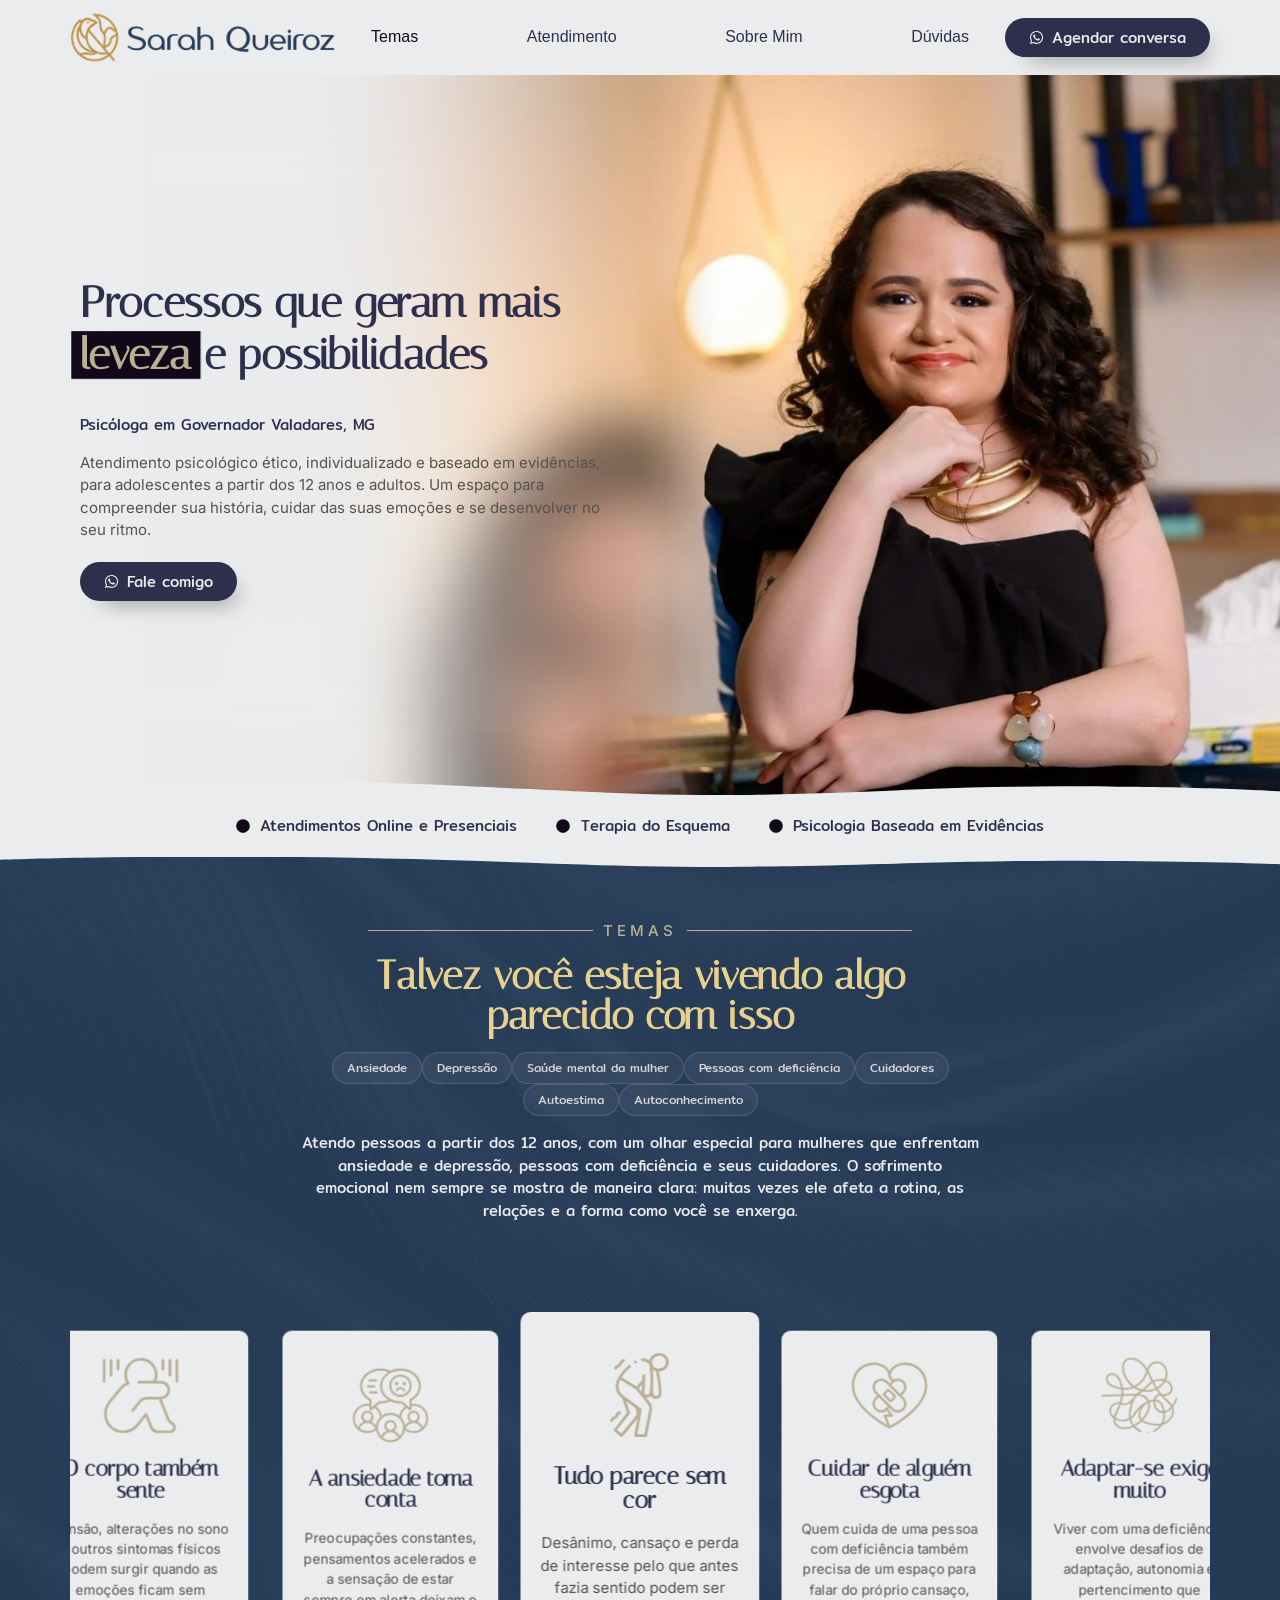
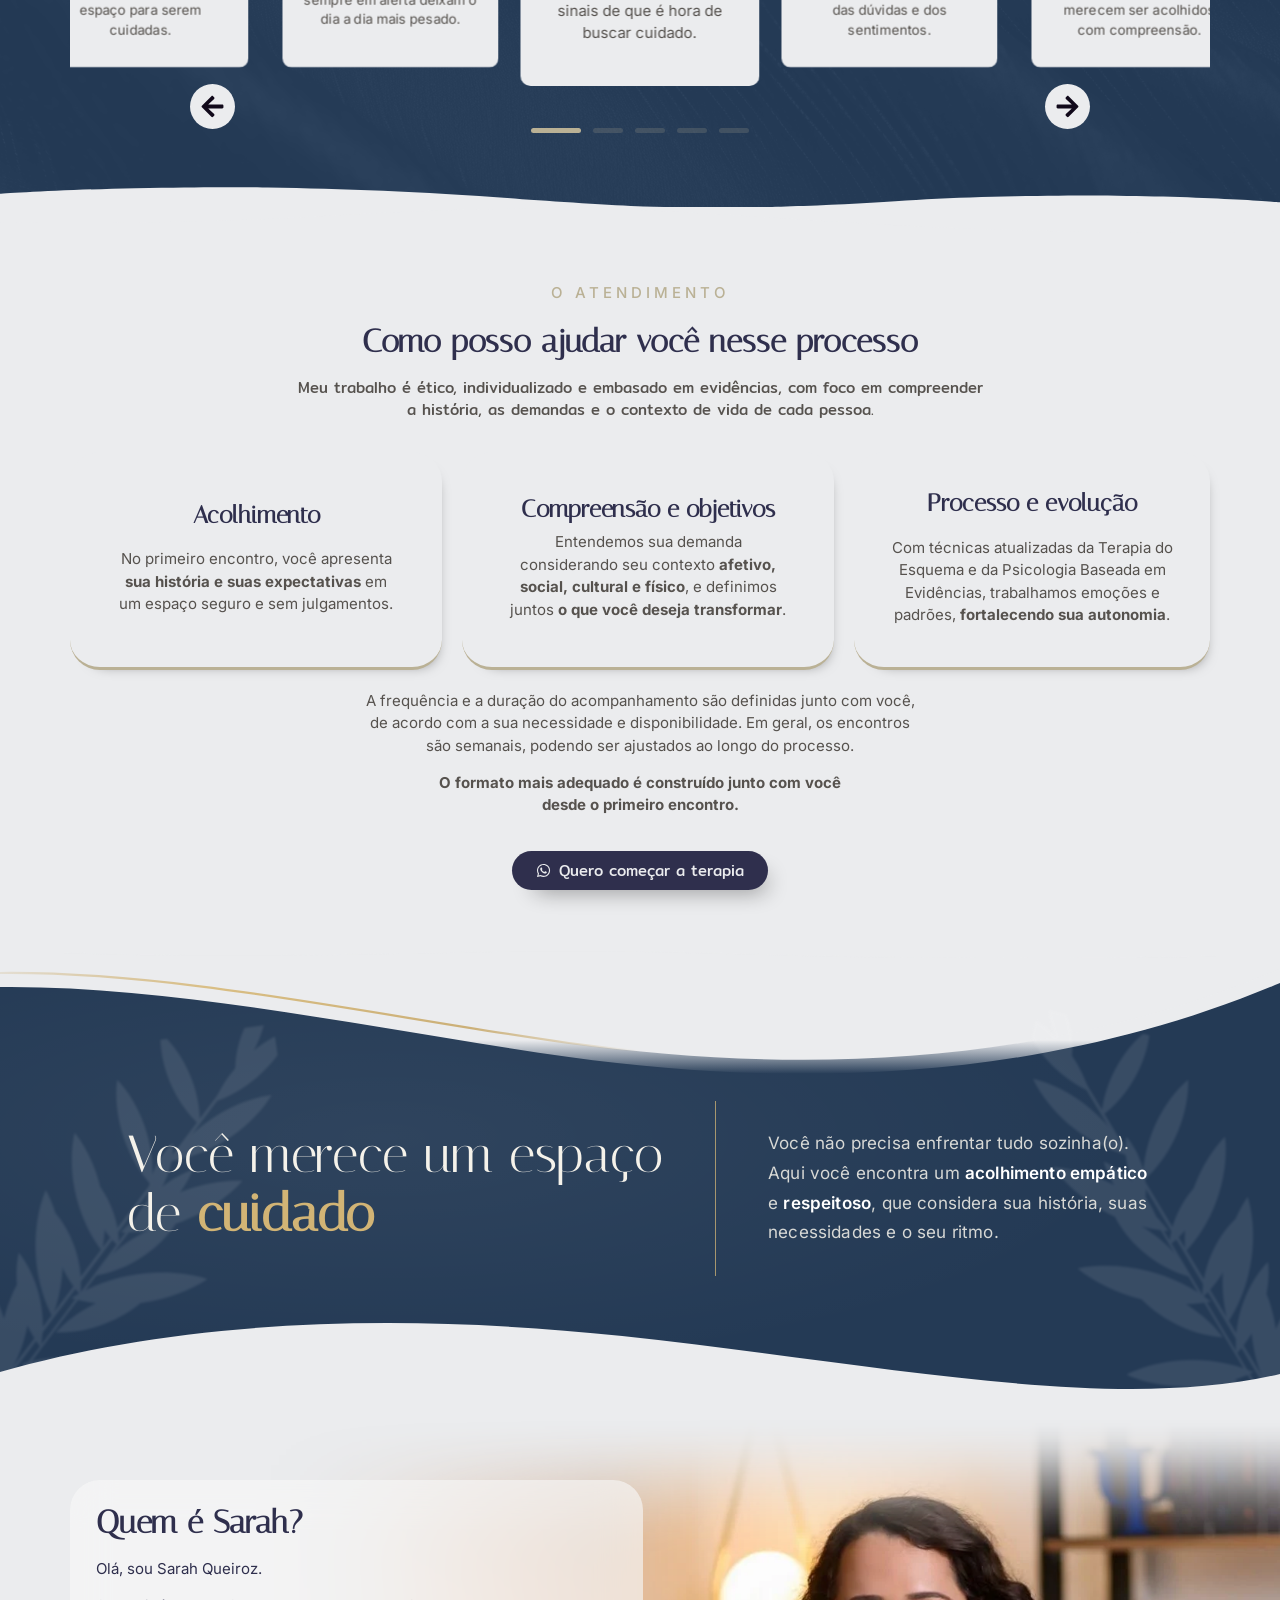
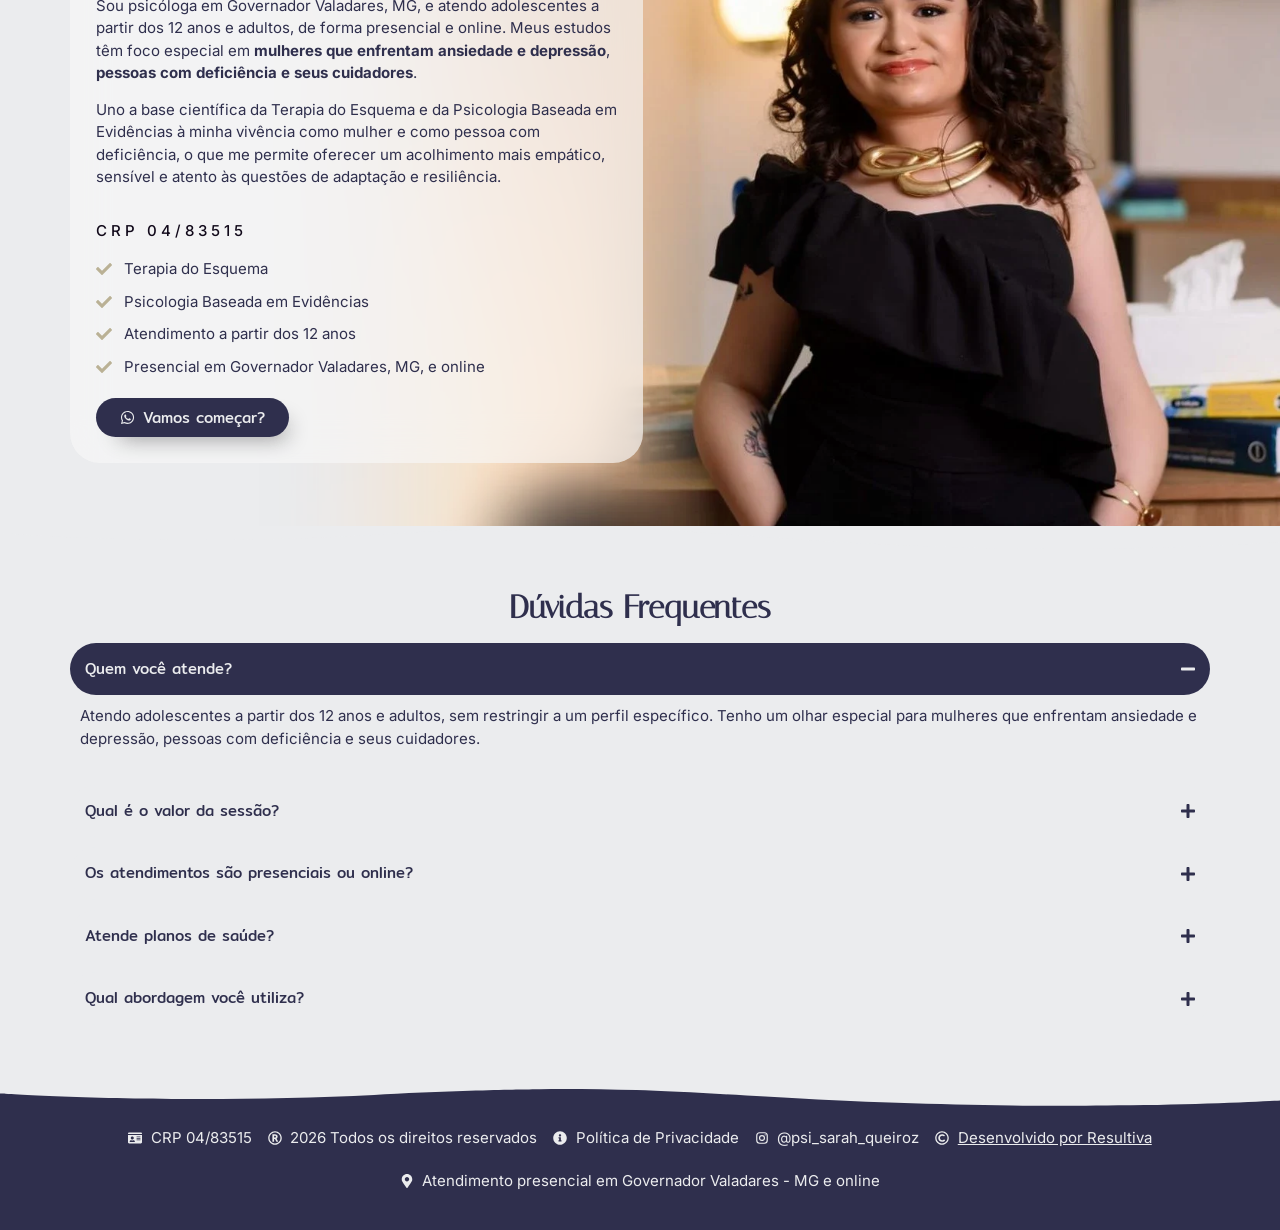
==== index.html @ ece0229a "Site da psicóloga Sarah Queiroz Página única estática (HTML/CSS/JS) com hero, temas, atendimento, fa" ====
<!DOCTYPE html>
<html lang="pt-BR">
<head>
	<meta charset="UTF-8">
		<meta name='robots' content='index, follow, max-image-preview:large, max-snippet:-1, max-video-preview:-1' />

	<title>Psicóloga em Governador Valadares | Sarah Queiroz</title>
	<meta name="description" content="Sarah Queiroz, psicóloga CRP 04/83515 em Governador Valadares, MG. Atendimento presencial e online a partir dos 12 anos, com Terapia do Esquema e Psicologia Baseada em Evidências." />
	<meta property="og:locale" content="pt_BR" />
	<meta property="og:type" content="website" />
	<meta property="og:title" content="Psicóloga em Governador Valadares | Sarah Queiroz" />
	<meta property="og:description" content="Sarah Queiroz, psicóloga CRP 04/83515 em Governador Valadares, MG. Atendimento presencial e online a partir dos 12 anos, com Terapia do Esquema e Psicologia Baseada em Evidências." />
	<meta property="og:site_name" content="Sarah Queiroz" />
	<meta property="og:image" content="wp-content/uploads/2026/06/sarah-og.jpg" />
	<meta name="twitter:card" content="summary_large_image" />


<style id="wp-img-auto-sizes-contain-inline-css">
img:is([sizes=auto i],[sizes^="auto," i]){contain-intrinsic-size:3000px 1500px}
/*# sourceURL=wp-img-auto-sizes-contain-inline-css */
</style>

<style id="wp-emoji-styles-inline-css">

	img.wp-smiley, img.emoji {
		display: inline !important;
		border: none !important;
		box-shadow: none !important;
		height: 1em !important;
		width: 1em !important;
		margin: 0 0.07em !important;
		vertical-align: -0.1em !important;
		background: none !important;
		padding: 0 !important;
	}
/*# sourceURL=wp-emoji-styles-inline-css */
</style>
<style id="joinchat-button-style-inline-css">
.wp-block-joinchat-button{align-items:center;display:flex;flex-flow:row nowrap}.wp-block-joinchat-button.is-vertical{flex-direction:column}.wp-block-joinchat-button.is-vertical.is-content-justification-left{align-items:flex-start}.wp-block-joinchat-button.is-vertical.is-content-justification-center{align-items:center}.wp-block-joinchat-button.is-vertical.is-content-justification-right{align-items:flex-end}.wp-block-joinchat-button:not(.is-vertical).is-content-justification-left{justify-content:flex-start}.wp-block-joinchat-button:not(.is-vertical).is-content-justification-center{justify-content:center}.wp-block-joinchat-button:not(.is-vertical).is-content-justification-right{justify-content:flex-end}.wp-block-joinchat-button:not(.is-vertical).is-content-justification-space-between{justify-content:space-between}.wp-block-joinchat-button figure{align-items:center;display:flex;flex-direction:column;flex-shrink:0;margin:0;padding:0}.wp-block-joinchat-button figcaption{font:normal normal 400 .6em/2em var(--wp--preset--font-family--system-font,sans-serif);margin:0;padding:0}.wp-block-joinchat-button .joinchat-button__qr{background-color:#fff;box-sizing:content-box;display:block;height:200px;overflow:hidden;padding:10px;width:200px}.wp-block-joinchat-button .joinchat-button__qr canvas,.wp-block-joinchat-button .joinchat-button__qr img{display:block;margin:auto}.wp-block-joinchat-button .wp-block-buttons{flex:1 1 auto;margin:0;max-width:100%;min-width:0;width:100%}.wp-block-joinchat-button .wp-block-button.wp-block-button__width-25{min-width:25%;width:calc(25% - var(--wp--style--block-gap, .5em)*.75)}.wp-block-joinchat-button .wp-block-button.wp-block-button__width-50{min-width:50%;width:calc(50% - var(--wp--style--block-gap, .5em)*.5)}.wp-block-joinchat-button .wp-block-button.wp-block-button__width-75{min-width:75%;width:calc(75% - var(--wp--style--block-gap, .5em)*.25)}.wp-block-joinchat-button .wp-block-button.wp-block-button__width-100{min-width:100%;width:100%}.wp-block-joinchat-button .joinchat-button__link,.wp-block-joinchat-button .wp-block-button__link{align-items:center;display:inline-flex;flex-flow:row nowrap;justify-content:center;width:100%}.wp-block-joinchat-button .joinchat-button__link:before,.wp-block-joinchat-button .wp-block-button__link:before{background:transparent var(--joinchat-ico) no-repeat center;background-size:100%;content:"";display:block;height:1.5em;margin:-.75em .75em -.75em 0;width:1.5em}.wp-block-joinchat-button .joinchat-button__link{width:auto}.wp-block-joinchat-button:has(.joinchat-button__link){border:none!important;display:flex;flex-direction:column}@media (orientation:landscape)and (height >= 481px),(orientation:portrait)and (width >= 481px){.wp-block-joinchat-button.joinchat-button--qr-only .wp-block-buttons{display:none}}@media (orientation:landscape)and (height <= 480px),(width <= 480px){.wp-block-joinchat-button figure{display:none}}

/*# sourceURL=wp-content/plugins/creame-whatsapp-me/gutenberg/build/style-index.css */
</style>
<style id="global-styles-inline-css">
:root{--wp--preset--aspect-ratio--square: 1;--wp--preset--aspect-ratio--4-3: 4/3;--wp--preset--aspect-ratio--3-4: 3/4;--wp--preset--aspect-ratio--3-2: 3/2;--wp--preset--aspect-ratio--2-3: 2/3;--wp--preset--aspect-ratio--16-9: 16/9;--wp--preset--aspect-ratio--9-16: 9/16;--wp--preset--color--black: #000000;--wp--preset--color--cyan-bluish-gray: #abb8c3;--wp--preset--color--white: #ffffff;--wp--preset--color--pale-pink: #f78da7;--wp--preset--color--vivid-red: #cf2e2e;--wp--preset--color--luminous-vivid-orange: #ff6900;--wp--preset--color--luminous-vivid-amber: #fcb900;--wp--preset--color--light-green-cyan: #7bdcb5;--wp--preset--color--vivid-green-cyan: #00d084;--wp--preset--color--pale-cyan-blue: #8ed1fc;--wp--preset--color--vivid-cyan-blue: #0693e3;--wp--preset--color--vivid-purple: #9b51e0;--wp--preset--gradient--vivid-cyan-blue-to-vivid-purple: linear-gradient(135deg,rgb(6,147,227) 0%,rgb(155,81,224) 100%);--wp--preset--gradient--light-green-cyan-to-vivid-green-cyan: linear-gradient(135deg,rgb(122,220,180) 0%,rgb(0,208,130) 100%);--wp--preset--gradient--luminous-vivid-amber-to-luminous-vivid-orange: linear-gradient(135deg,rgb(252,185,0) 0%,rgb(255,105,0) 100%);--wp--preset--gradient--luminous-vivid-orange-to-vivid-red: linear-gradient(135deg,rgb(255,105,0) 0%,rgb(207,46,46) 100%);--wp--preset--gradient--very-light-gray-to-cyan-bluish-gray: linear-gradient(135deg,rgb(238,238,238) 0%,rgb(169,184,195) 100%);--wp--preset--gradient--cool-to-warm-spectrum: linear-gradient(135deg,rgb(74,234,220) 0%,rgb(151,120,209) 20%,rgb(207,42,186) 40%,rgb(238,44,130) 60%,rgb(251,105,98) 80%,rgb(254,248,76) 100%);--wp--preset--gradient--blush-light-purple: linear-gradient(135deg,rgb(255,206,236) 0%,rgb(152,150,240) 100%);--wp--preset--gradient--blush-bordeaux: linear-gradient(135deg,rgb(254,205,165) 0%,rgb(254,45,45) 50%,rgb(107,0,62) 100%);--wp--preset--gradient--luminous-dusk: linear-gradient(135deg,rgb(255,203,112) 0%,rgb(199,81,192) 50%,rgb(65,88,208) 100%);--wp--preset--gradient--pale-ocean: linear-gradient(135deg,rgb(255,245,203) 0%,rgb(182,227,212) 50%,rgb(51,167,181) 100%);--wp--preset--gradient--electric-grass: linear-gradient(135deg,rgb(202,248,128) 0%,rgb(113,206,126) 100%);--wp--preset--gradient--midnight: linear-gradient(135deg,rgb(2,3,129) 0%,rgb(40,116,252) 100%);--wp--preset--font-size--small: 13px;--wp--preset--font-size--medium: 20px;--wp--preset--font-size--large: 36px;--wp--preset--font-size--x-large: 42px;--wp--preset--spacing--20: 0.44rem;--wp--preset--spacing--30: 0.67rem;--wp--preset--spacing--40: 1rem;--wp--preset--spacing--50: 1.5rem;--wp--preset--spacing--60: 2.25rem;--wp--preset--spacing--70: 3.38rem;--wp--preset--spacing--80: 5.06rem;--wp--preset--shadow--natural: 6px 6px 9px rgba(0, 0, 0, 0.2);--wp--preset--shadow--deep: 12px 12px 50px rgba(0, 0, 0, 0.4);--wp--preset--shadow--sharp: 6px 6px 0px rgba(0, 0, 0, 0.2);--wp--preset--shadow--outlined: 6px 6px 0px -3px rgb(255, 255, 255), 6px 6px rgb(0, 0, 0);--wp--preset--shadow--crisp: 6px 6px 0px rgb(0, 0, 0);}:root { --wp--style--global--content-size: 800px;--wp--style--global--wide-size: 1200px; }:where(body) { margin: 0; }.wp-site-blocks > .alignleft { float: left; margin-right: 2em; }.wp-site-blocks > .alignright { float: right; margin-left: 2em; }.wp-site-blocks > .aligncenter { justify-content: center; margin-left: auto; margin-right: auto; }:where(.wp-site-blocks) > * { margin-block-start: 24px; margin-block-end: 0; }:where(.wp-site-blocks) > :first-child { margin-block-start: 0; }:where(.wp-site-blocks) > :last-child { margin-block-end: 0; }:root { --wp--style--block-gap: 24px; }:root :where(.is-layout-flow) > :first-child{margin-block-start: 0;}:root :where(.is-layout-flow) > :last-child{margin-block-end: 0;}:root :where(.is-layout-flow) > *{margin-block-start: 24px;margin-block-end: 0;}:root :where(.is-layout-constrained) > :first-child{margin-block-start: 0;}:root :where(.is-layout-constrained) > :last-child{margin-block-end: 0;}:root :where(.is-layout-constrained) > *{margin-block-start: 24px;margin-block-end: 0;}:root :where(.is-layout-flex){gap: 24px;}:root :where(.is-layout-grid){gap: 24px;}.is-layout-flow > .alignleft{float: left;margin-inline-start: 0;margin-inline-end: 2em;}.is-layout-flow > .alignright{float: right;margin-inline-start: 2em;margin-inline-end: 0;}.is-layout-flow > .aligncenter{margin-left: auto !important;margin-right: auto !important;}.is-layout-constrained > .alignleft{float: left;margin-inline-start: 0;margin-inline-end: 2em;}.is-layout-constrained > .alignright{float: right;margin-inline-start: 2em;margin-inline-end: 0;}.is-layout-constrained > .aligncenter{margin-left: auto !important;margin-right: auto !important;}.is-layout-constrained > :where(:not(.alignleft):not(.alignright):not(.alignfull)){max-width: var(--wp--style--global--content-size);margin-left: auto !important;margin-right: auto !important;}.is-layout-constrained > .alignwide{max-width: var(--wp--style--global--wide-size);}body .is-layout-flex{display: flex;}.is-layout-flex{flex-wrap: wrap;align-items: center;}.is-layout-flex > :is(*, div){margin: 0;}body .is-layout-grid{display: grid;}.is-layout-grid > :is(*, div){margin: 0;}body{padding-top: 0px;padding-right: 0px;padding-bottom: 0px;padding-left: 0px;}:root :where(.wp-element-button, .wp-block-button__link){background-color: #32373c;border-width: 0;color: #fff;font-family: inherit;font-size: inherit;font-style: inherit;font-weight: inherit;letter-spacing: inherit;line-height: inherit;padding-top: calc(0.667em + 2px);padding-right: calc(1.333em + 2px);padding-bottom: calc(0.667em + 2px);padding-left: calc(1.333em + 2px);text-decoration: none;text-transform: inherit;}.has-black-color{color: var(--wp--preset--color--black) !important;}.has-cyan-bluish-gray-color{color: var(--wp--preset--color--cyan-bluish-gray) !important;}.has-white-color{color: var(--wp--preset--color--white) !important;}.has-pale-pink-color{color: var(--wp--preset--color--pale-pink) !important;}.has-vivid-red-color{color: var(--wp--preset--color--vivid-red) !important;}.has-luminous-vivid-orange-color{color: var(--wp--preset--color--luminous-vivid-orange) !important;}.has-luminous-vivid-amber-color{color: var(--wp--preset--color--luminous-vivid-amber) !important;}.has-light-green-cyan-color{color: var(--wp--preset--color--light-green-cyan) !important;}.has-vivid-green-cyan-color{color: var(--wp--preset--color--vivid-green-cyan) !important;}.has-pale-cyan-blue-color{color: var(--wp--preset--color--pale-cyan-blue) !important;}.has-vivid-cyan-blue-color{color: var(--wp--preset--color--vivid-cyan-blue) !important;}.has-vivid-purple-color{color: var(--wp--preset--color--vivid-purple) !important;}.has-black-background-color{background-color: var(--wp--preset--color--black) !important;}.has-cyan-bluish-gray-background-color{background-color: var(--wp--preset--color--cyan-bluish-gray) !important;}.has-white-background-color{background-color: var(--wp--preset--color--white) !important;}.has-pale-pink-background-color{background-color: var(--wp--preset--color--pale-pink) !important;}.has-vivid-red-background-color{background-color: var(--wp--preset--color--vivid-red) !important;}.has-luminous-vivid-orange-background-color{background-color: var(--wp--preset--color--luminous-vivid-orange) !important;}.has-luminous-vivid-amber-background-color{background-color: var(--wp--preset--color--luminous-vivid-amber) !important;}.has-light-green-cyan-background-color{background-color: var(--wp--preset--color--light-green-cyan) !important;}.has-vivid-green-cyan-background-color{background-color: var(--wp--preset--color--vivid-green-cyan) !important;}.has-pale-cyan-blue-background-color{background-color: var(--wp--preset--color--pale-cyan-blue) !important;}.has-vivid-cyan-blue-background-color{background-color: var(--wp--preset--color--vivid-cyan-blue) !important;}.has-vivid-purple-background-color{background-color: var(--wp--preset--color--vivid-purple) !important;}.has-black-border-color{border-color: var(--wp--preset--color--black) !important;}.has-cyan-bluish-gray-border-color{border-color: var(--wp--preset--color--cyan-bluish-gray) !important;}.has-white-border-color{border-color: var(--wp--preset--color--white) !important;}.has-pale-pink-border-color{border-color: var(--wp--preset--color--pale-pink) !important;}.has-vivid-red-border-color{border-color: var(--wp--preset--color--vivid-red) !important;}.has-luminous-vivid-orange-border-color{border-color: var(--wp--preset--color--luminous-vivid-orange) !important;}.has-luminous-vivid-amber-border-color{border-color: var(--wp--preset--color--luminous-vivid-amber) !important;}.has-light-green-cyan-border-color{border-color: var(--wp--preset--color--light-green-cyan) !important;}.has-vivid-green-cyan-border-color{border-color: var(--wp--preset--color--vivid-green-cyan) !important;}.has-pale-cyan-blue-border-color{border-color: var(--wp--preset--color--pale-cyan-blue) !important;}.has-vivid-cyan-blue-border-color{border-color: var(--wp--preset--color--vivid-cyan-blue) !important;}.has-vivid-purple-border-color{border-color: var(--wp--preset--color--vivid-purple) !important;}.has-vivid-cyan-blue-to-vivid-purple-gradient-background{background: var(--wp--preset--gradient--vivid-cyan-blue-to-vivid-purple) !important;}.has-light-green-cyan-to-vivid-green-cyan-gradient-background{background: var(--wp--preset--gradient--light-green-cyan-to-vivid-green-cyan) !important;}.has-luminous-vivid-amber-to-luminous-vivid-orange-gradient-background{background: var(--wp--preset--gradient--luminous-vivid-amber-to-luminous-vivid-orange) !important;}.has-luminous-vivid-orange-to-vivid-red-gradient-background{background: var(--wp--preset--gradient--luminous-vivid-orange-to-vivid-red) !important;}.has-very-light-gray-to-cyan-bluish-gray-gradient-background{background: var(--wp--preset--gradient--very-light-gray-to-cyan-bluish-gray) !important;}.has-cool-to-warm-spectrum-gradient-background{background: var(--wp--preset--gradient--cool-to-warm-spectrum) !important;}.has-blush-light-purple-gradient-background{background: var(--wp--preset--gradient--blush-light-purple) !important;}.has-blush-bordeaux-gradient-background{background: var(--wp--preset--gradient--blush-bordeaux) !important;}.has-luminous-dusk-gradient-background{background: var(--wp--preset--gradient--luminous-dusk) !important;}.has-pale-ocean-gradient-background{background: var(--wp--preset--gradient--pale-ocean) !important;}.has-electric-grass-gradient-background{background: var(--wp--preset--gradient--electric-grass) !important;}.has-midnight-gradient-background{background: var(--wp--preset--gradient--midnight) !important;}.has-small-font-size{font-size: var(--wp--preset--font-size--small) !important;}.has-medium-font-size{font-size: var(--wp--preset--font-size--medium) !important;}.has-large-font-size{font-size: var(--wp--preset--font-size--large) !important;}.has-x-large-font-size{font-size: var(--wp--preset--font-size--x-large) !important;}
:root :where(.wp-block-icon svg){width: 24px;}
:root :where(.wp-block-pullquote){font-size: 1.5em;line-height: 1.6;}
/*# sourceURL=global-styles-inline-css */
</style>
<link rel='stylesheet' id='hello-elementor-css' href='wp-content/themes/hello-elementor/assets/css/reset_3ccdc6.css' media='all' />
<link rel='stylesheet' id='hello-elementor-theme-style-css' href='wp-content/themes/hello-elementor/assets/css/theme_3ccdc6.css' media='all' />
<link rel='stylesheet' id='hello-elementor-header-footer-css' href='wp-content/themes/hello-elementor/assets/css/header-footer_3ccdc6.css' media='all' />
<link rel='stylesheet' id='elementor-frontend-css' href='wp-content/plugins/elementor/assets/css/frontend.min_79e619.css' media='all' />
<link rel='stylesheet' id='elementor-post-10-css' href='wp-content/uploads/elementor/css/post-10_9da2ef.css' media='all' />
<link rel='stylesheet' id='widget-image-css' href='wp-content/plugins/elementor/assets/css/widget-image.min_79e619.css' media='all' />
<link rel='stylesheet' id='widget-mega-menu-css' href='wp-content/plugins/pro-elements/assets/css/widget-mega-menu.min_d73beb.css' media='all' />
<link rel='stylesheet' id='e-animation-grow-css' href='wp-content/plugins/elementor/assets/lib/animations/styles/e-animation-grow.min_79e619.css' media='all' />
<link rel='stylesheet' id='e-animation-fadeInLeft-css' href='wp-content/plugins/elementor/assets/lib/animations/styles/fadeInLeft.min_79e619.css' media='all' />
<link rel='stylesheet' id='e-sticky-css' href='wp-content/plugins/pro-elements/assets/css/modules/sticky.min_d73beb.css' media='all' />
<link rel='stylesheet' id='widget-animated-headline-css' href='wp-content/plugins/pro-elements/assets/css/widget-animated-headline.min_d73beb.css' media='all' />
<link rel='stylesheet' id='widget-heading-css' href='wp-content/plugins/elementor/assets/css/widget-heading.min_79e619.css' media='all' />
<link rel='stylesheet' id='e-shapes-css' href='wp-content/plugins/elementor/assets/css/conditionals/shapes.min_79e619.css' media='all' />
<link rel='stylesheet' id='widget-icon-list-css' href='wp-content/plugins/elementor/assets/css/widget-icon-list.min_79e619.css' media='all' />
<link rel='stylesheet' id='widget-divider-css' href='wp-content/plugins/elementor/assets/css/widget-divider.min_79e619.css' media='all' />
<link rel='stylesheet' id='swiper-css' href='wp-content/plugins/elementor/assets/lib/swiper/v8/css/swiper.min_6da7ee.css' media='all' />
<link rel='stylesheet' id='e-swiper-css' href='wp-content/plugins/elementor/assets/css/conditionals/e-swiper.min_79e619.css' media='all' />
<link rel='stylesheet' id='widget-nested-carousel-css' href='wp-content/plugins/pro-elements/assets/css/widget-nested-carousel.min_d73beb.css' media='all' />
<link rel='stylesheet' id='e-animation-fadeInUp-css' href='wp-content/plugins/elementor/assets/lib/animations/styles/fadeInUp.min_79e619.css' media='all' />
<link rel='stylesheet' id='widget-nested-accordion-css' href='wp-content/plugins/elementor/assets/css/widget-nested-accordion.min_79e619.css' media='all' />
<link rel='stylesheet' id='elementor-post-24-css' href='wp-content/uploads/elementor/css/post-24_05fb49.css' media='all' />
<link rel='stylesheet' id='elementor-gf-italiana-css' href='_ext/fonts.googleapis.com/css_1c6f4f.css' media='all' />
<link rel='stylesheet' id='elementor-gf-mitr-css' href='_ext/fonts.googleapis.com/css_536dba.css' media='all' />
<link rel='stylesheet' id='elementor-gf-inter-css' href='_ext/fonts.googleapis.com/css_7c62d6.css' media='all' />
<script id="jquery-core-js" src="wp-includes/js/jquery/jquery.min_9614ef.js"></script>
<script id="jquery-migrate-js" src="wp-includes/js/jquery/jquery-migrate.min_9940e0.js"></script>
<meta name="generator" content="WordPress 7.0.6" />
<meta name="generator" content="Elementor 4.1.4; features: e_font_icon_svg, additional_custom_breakpoints; settings: css_print_method-external, google_font-enabled, font_display-swap">
			<style>
				.e-con.e-parent:nth-of-type(n+4):not(.e-lazyloaded):not(.e-no-lazyload),
				.e-con.e-parent:nth-of-type(n+4):not(.e-lazyloaded):not(.e-no-lazyload) * {
					background-image: none !important;
				}
				@media screen and (max-height: 1024px) {
					.e-con.e-parent:nth-of-type(n+3):not(.e-lazyloaded):not(.e-no-lazyload),
					.e-con.e-parent:nth-of-type(n+3):not(.e-lazyloaded):not(.e-no-lazyload) * {
						background-image: none !important;
					}
				}
				@media screen and (max-height: 640px) {
					.e-con.e-parent:nth-of-type(n+2):not(.e-lazyloaded):not(.e-no-lazyload),
					.e-con.e-parent:nth-of-type(n+2):not(.e-lazyloaded):not(.e-no-lazyload) * {
						background-image: none !important;
					}
				}
			</style>
			<link rel="icon" href="wp-content/uploads/2026/06/cropped-favicon-32x32.webp" sizes="32x32" />
<link rel="icon" href="wp-content/uploads/2026/06/cropped-favicon-192x192.webp" sizes="192x192" />
<link rel="apple-touch-icon" href="wp-content/uploads/2026/06/cropped-favicon-180x180.webp" />

	<meta name="viewport" content="width=device-width, initial-scale=1.0, viewport-fit=cover" /><style id="sq-temas-bg">.elementor-24 .elementor-element.elementor-element-1436e35f:not(.elementor-motion-effects-element-type-background){background-color:#243A55;}</style>
<style id="sq-hero-height">@media (min-width:1025px){.elementor-24 .elementor-element.elementor-element-76be2e43{--min-height:80vh;}}</style>
<style id="sq-cta-color">.elementor-24 .elementor-element.elementor-element-3393e70f .elementor-button,.elementor-24 .elementor-element.elementor-element-a5cd9b2 .elementor-button,.elementor-24 .elementor-element.elementor-element-7a9300c7 .elementor-button,.elementor-24 .elementor-element.elementor-element-3393e70f .elementor-button:hover,.elementor-24 .elementor-element.elementor-element-a5cd9b2 .elementor-button:hover,.elementor-24 .elementor-element.elementor-element-7a9300c7 .elementor-button:hover,.elementor-24 .elementor-element.elementor-element-3393e70f .elementor-button:focus,.elementor-24 .elementor-element.elementor-element-a5cd9b2 .elementor-button:focus,.elementor-24 .elementor-element.elementor-element-7a9300c7 .elementor-button:focus{background-color:rgb(47,47,77);color:rgb(235,236,238);}.elementor-24 .elementor-element.elementor-element-3393e70f .elementor-button svg,.elementor-24 .elementor-element.elementor-element-a5cd9b2 .elementor-button svg,.elementor-24 .elementor-element.elementor-element-7a9300c7 .elementor-button svg{fill:rgb(235,236,238);}</style>
<style id="sq-temas-icons">#dores .elementor-widget-icon .elementor-icon{font-size:84px !important;}#dores .elementor-widget-icon .elementor-icon svg{width:1em !important;height:1em !important;}@media (max-width:767px){#dores .elementor-widget-icon .elementor-icon{font-size:72px !important;}}</style>
<style id="sq-faixa">
.elementor-24 .elementor-element.elementor-element-567b76ef{position:relative;overflow:hidden;--padding-top:150px;--padding-bottom:140px;}
.elementor-24 .elementor-element.elementor-element-567b76ef:not(.elementor-motion-effects-element-type-background){background-color:#243A55;background-image:radial-gradient(ellipse at 30% 40%,rgba(255,255,255,.05),transparent 60%),radial-gradient(ellipse at 80% 70%,rgba(0,0,0,.12),transparent 55%);}
.elementor-24 .elementor-element.elementor-element-567b76ef::before{display:none !important;}
.elementor-24 .elementor-element.elementor-element-567b76ef > .elementor-shape{display:none;}
.elementor-24 .elementor-element.elementor-element-567b76ef > .e-con-inner{position:relative;z-index:2;flex-direction:row;align-items:center;justify-content:center;gap:0;max-width:1200px;}
.sq-faixa__deco{position:absolute;inset:0;pointer-events:none;z-index:1;}
.sq-faixa__wave{position:absolute;left:0;width:100%;display:block;}
.sq-faixa__wave--top{top:-1px;height:130px;}
.sq-faixa__wave--bottom{bottom:-1px;height:110px;}
.sq-faixa__leaves{position:absolute;width:360px;height:360px;opacity:.09;filter:blur(1.2px);}
.sq-faixa__leaves--l{left:-60px;top:50%;transform:translateY(-38%) rotate(-8deg);}
.sq-faixa__leaves--r{right:-70px;bottom:10px;transform:scaleX(-1) rotate(-14deg);}
.elementor-24 .elementor-element.elementor-element-567b76ef .elementor-element-12fdbdc4{width:auto !important;max-width:48% !important;flex:0 0 auto;padding-right:56px;}
.elementor-24 .elementor-element.elementor-element-567b76ef .elementor-element-12fdbdc4 .elementor-headline{text-align:left !important;font-size:52px !important;line-height:1.12;font-weight:400 !important;}
.elementor-24 .elementor-element.elementor-element-567b76ef .elementor-element-12fdbdc4 .elementor-headline-plain-text{color:#F5F2EA !important;}
.elementor-24 .elementor-element.elementor-element-567b76ef .elementor-element-12fdbdc4 .elementor-headline-dynamic-text{color:#D2B475 !important;}
.elementor-24 .elementor-element.elementor-element-567b76ef .elementor-element-12fdbdc4 .elementor-headline-dynamic-wrapper svg{display:none !important;}
.elementor-24 .elementor-element.elementor-element-567b76ef .elementor-element-7a8954c2{width:auto !important;max-width:42% !important;flex:0 1 auto;border-left:1px solid rgba(210,180,117,.75);padding:28px 0 28px 56px;}
.elementor-24 .elementor-element.elementor-element-567b76ef .elementor-element-7a8954c2 p{color:rgba(245,242,234,.86) !important;font-size:17px !important;line-height:1.75;letter-spacing:.01em;text-align:left;margin:0;}
.elementor-24 .elementor-element.elementor-element-567b76ef .elementor-element-7a8954c2 strong{color:#fff;font-weight:600;}
@media (max-width:1024px){
.elementor-24 .elementor-element.elementor-element-567b76ef{--padding-top:120px;--padding-bottom:110px;}
.elementor-24 .elementor-element.elementor-element-567b76ef > .e-con-inner{flex-direction:column;}
.elementor-24 .elementor-element.elementor-element-567b76ef .elementor-element-12fdbdc4,.elementor-24 .elementor-element.elementor-element-567b76ef .elementor-element-7a8954c2{max-width:100% !important;padding-right:0;}
.elementor-24 .elementor-element.elementor-element-567b76ef .elementor-element-12fdbdc4 .elementor-headline{text-align:center !important;font-size:38px !important;}
.elementor-24 .elementor-element.elementor-element-567b76ef .elementor-element-7a8954c2{border-left:0;border-top:1px solid rgba(210,180,117,.75);padding:22px 0 0;margin-top:22px;}
.elementor-24 .elementor-element.elementor-element-567b76ef .elementor-element-7a8954c2 p{text-align:center;font-size:15px !important;}
.sq-faixa__wave--top{height:70px;}.sq-faixa__wave--bottom{height:60px;}
.sq-faixa__leaves{width:220px;height:220px;}
}
.elementor-24 .elementor-element.elementor-element-567b76ef .elementor-element-12fdbdc4{max-width:56% !important;padding-right:52px;}
.elementor-24 .elementor-element.elementor-element-567b76ef .elementor-element-7a8954c2{max-width:38% !important;padding-left:52px;}
.elementor-24 .elementor-element.elementor-element-a32ff1c > .elementor-shape-bottom,.elementor-24 .elementor-element.elementor-element-a32ff1c > .e-con-inner > .elementor-shape-bottom{display:none;}
@media (max-width:1024px){.elementor-24 .elementor-element.elementor-element-567b76ef .elementor-element-12fdbdc4,.elementor-24 .elementor-element.elementor-element-567b76ef .elementor-element-7a8954c2{max-width:100% !important;padding-right:0;padding-left:0;}}
@media (max-width:767px){.elementor-24 .elementor-element.elementor-element-567b76ef .elementor-element-12fdbdc4 .elementor-headline{font-size:31px !important;}}
.sq-faixa__wave--top{top:-4px !important;}.sq-faixa__wave--bottom{bottom:-4px !important;}
.elementor-24 .elementor-element.elementor-element-567b76ef{border:0 !important;box-shadow:none !important;}
.sq-faixa__wave--top-m{display:none;}
.elementor-24 .elementor-element.elementor-element-567b76ef{margin-top:-3px !important;}
@media (max-width:1024px){.sq-faixa__wave--top{display:none !important;}.sq-faixa__wave--top-m{display:block;top:-6px;height:116px;}
.elementor-24 .elementor-element.elementor-element-567b76ef{--padding-top:150px;}}
.elementor-24 .elementor-element.elementor-element-567b76ef:not(.elementor-motion-effects-element-type-background){background-color:transparent !important;background-image:radial-gradient(ellipse at 30% 40%,rgba(255,255,255,.05),transparent 60%),linear-gradient(to bottom,transparent 0,transparent 14px,#243A55 14px,#243A55 calc(100% - 14px),transparent calc(100% - 14px)) !important;}
@media (max-width:1024px){.sq-faixa__leaves{opacity:.045 !important;filter:blur(2.2px) !important;}}
</style>
<style id="sq-footer-ig">.sq-footer-ig{--sq-ig-color:rgb(235,236,238);}.sq-footer-ig .sq-ig-ico{fill:none !important;stroke:var(--sq-ig-color,currentColor);stroke-width:2;}.sq-footer-ig .sq-ig-ico .dot{fill:var(--sq-ig-color,currentColor) !important;stroke:none;}</style>
<style id="sq-hero-mobile">@media (max-width:767px){.elementor-24 .elementor-element.elementor-element-645ab094{--min-height:320px;min-height:320px;}}</style>
</head>
<body class="home wp-singular page-template page-template-elementor_canvas page page-id-24 wp-embed-responsive wp-theme-hello-elementor hello-elementor-default elementor-default elementor-template-canvas elementor-kit-10 elementor-page elementor-page-24">
	
<!-- End Google Tag Manager (noscript) -->		<div data-elementor-type="wp-page" data-elementor-id="24" class="elementor elementor-24" data-elementor-post-type="page">
				<div class="elementor-element elementor-element-11648f48 e-flex e-con-boxed e-con e-parent" data-id="11648f48" data-element_type="container" data-e-type="container" data-settings="{&quot;sticky&quot;:&quot;top&quot;,&quot;background_background&quot;:&quot;classic&quot;,&quot;sticky_on&quot;:[&quot;desktop&quot;,&quot;tablet&quot;,&quot;mobile&quot;],&quot;sticky_offset&quot;:0,&quot;sticky_effects_offset&quot;:0,&quot;sticky_anchor_link_offset&quot;:0}">
					<div class="e-con-inner">
				<div class="elementor-element elementor-element-9dec644 elementor-widget__width-initial elementor-widget elementor-widget-image" data-id="9dec644" data-element_type="widget" data-e-type="widget" data-widget_type="image.default">
															<img fetchpriority="high" decoding="async" width="800" height="166" src="wp-content/uploads/2026/06/Untitled-design-5-1024x212.png" class="attachment-large size-large wp-image-179" alt="Sarah Queiroz - Psicóloga" srcset="wp-content/uploads/2026/06/Untitled-design-5-1024x212.png 1024w, wp-content/uploads/2026/06/Untitled-design-5-300x62.png 300w, wp-content/uploads/2026/06/Untitled-design-5-768x159.png 768w, wp-content/uploads/2026/06/Untitled-design-5.png 1398w" sizes="(max-width: 800px) 100vw, 800px" />															</div>
				<div class="elementor-element elementor-element-954912b e-full_width e-n-menu-layout-horizontal e-n-menu-tablet elementor-widget elementor-widget-n-menu" data-id="954912b" data-element_type="widget" data-e-type="widget" data-settings="{&quot;menu_items&quot;:[{&quot;item_title&quot;:&quot;Temas&quot;,&quot;_id&quot;:&quot;b4fff4f&quot;,&quot;item_link&quot;:{&quot;url&quot;:&quot;#dores&quot;,&quot;is_external&quot;:&quot;&quot;,&quot;nofollow&quot;:&quot;&quot;,&quot;custom_attributes&quot;:&quot;&quot;},&quot;item_dropdown_content&quot;:&quot;no&quot;,&quot;item_icon&quot;:{&quot;value&quot;:&quot;&quot;,&quot;library&quot;:&quot;&quot;},&quot;item_icon_active&quot;:null,&quot;element_id&quot;:&quot;&quot;},{&quot;item_title&quot;:&quot;O M\u00e9todo&quot;,&quot;_id&quot;:&quot;3d98d30&quot;,&quot;item_link&quot;:{&quot;url&quot;:&quot;#metodo&quot;,&quot;is_external&quot;:&quot;&quot;,&quot;nofollow&quot;:&quot;&quot;,&quot;custom_attributes&quot;:&quot;&quot;},&quot;item_dropdown_content&quot;:&quot;no&quot;,&quot;item_icon&quot;:{&quot;value&quot;:&quot;&quot;,&quot;library&quot;:&quot;&quot;},&quot;item_icon_active&quot;:null,&quot;element_id&quot;:&quot;&quot;},{&quot;item_title&quot;:&quot;Sobre Mim&quot;,&quot;item_link&quot;:{&quot;url&quot;:&quot;#sobre&quot;,&quot;is_external&quot;:&quot;&quot;,&quot;nofollow&quot;:&quot;&quot;,&quot;custom_attributes&quot;:&quot;&quot;},&quot;_id&quot;:&quot;5b7a3be&quot;,&quot;item_dropdown_content&quot;:&quot;no&quot;,&quot;item_icon&quot;:{&quot;value&quot;:&quot;&quot;,&quot;library&quot;:&quot;&quot;},&quot;item_icon_active&quot;:null,&quot;element_id&quot;:&quot;&quot;},{&quot;item_title&quot;:&quot;D\u00favidas&quot;,&quot;item_link&quot;:{&quot;url&quot;:&quot;#faq&quot;,&quot;is_external&quot;:&quot;&quot;,&quot;nofollow&quot;:&quot;&quot;,&quot;custom_attributes&quot;:&quot;&quot;},&quot;_id&quot;:&quot;ca8e6c4&quot;,&quot;item_dropdown_content&quot;:&quot;no&quot;,&quot;item_icon&quot;:{&quot;value&quot;:&quot;&quot;,&quot;library&quot;:&quot;&quot;},&quot;item_icon_active&quot;:null,&quot;element_id&quot;:&quot;&quot;}],&quot;item_position_horizontal&quot;:&quot;stretch&quot;,&quot;content_width&quot;:&quot;full_width&quot;,&quot;item_layout&quot;:&quot;horizontal&quot;,&quot;open_on&quot;:&quot;hover&quot;,&quot;horizontal_scroll&quot;:&quot;disable&quot;,&quot;breakpoint_selector&quot;:&quot;tablet&quot;,&quot;menu_item_title_distance_from_content&quot;:{&quot;unit&quot;:&quot;px&quot;,&quot;size&quot;:0,&quot;sizes&quot;:[]},&quot;menu_item_title_distance_from_content_tablet&quot;:{&quot;unit&quot;:&quot;px&quot;,&quot;size&quot;:&quot;&quot;,&quot;sizes&quot;:[]},&quot;menu_item_title_distance_from_content_mobile&quot;:{&quot;unit&quot;:&quot;px&quot;,&quot;size&quot;:&quot;&quot;,&quot;sizes&quot;:[]}}" data-widget_type="mega-menu.default">
							<nav class="e-n-menu" data-widget-number="156" aria-label="Menu">
					<button class="e-n-menu-toggle" id="menu-toggle-156" aria-haspopup="true" aria-expanded="false" aria-controls="menubar-156" aria-label="Menu Toggle">
			<span class="e-n-menu-toggle-icon e-open">
				<svg class="e-font-icon-svg e-eicon-menu-bar" viewBox="0 0 1000 1000" xmlns="http://www.w3.org/2000/svg"><path d="M104 333H896C929 333 958 304 958 271S929 208 896 208H104C71 208 42 237 42 271S71 333 104 333ZM104 583H896C929 583 958 554 958 521S929 458 896 458H104C71 458 42 487 42 521S71 583 104 583ZM104 833H896C929 833 958 804 958 771S929 708 896 708H104C71 708 42 737 42 771S71 833 104 833Z"></path></svg>			</span>
			<span class="e-n-menu-toggle-icon e-close">
				<svg class="e-font-icon-svg e-eicon-close" viewBox="0 0 1000 1000" xmlns="http://www.w3.org/2000/svg"><path d="M742 167L500 408 258 167C246 154 233 150 217 150 196 150 179 158 167 167 154 179 150 196 150 212 150 229 154 242 171 254L408 500 167 742C138 771 138 800 167 829 196 858 225 858 254 829L496 587 738 829C750 842 767 846 783 846 800 846 817 842 829 829 842 817 846 804 846 783 846 767 842 750 829 737L588 500 833 258C863 229 863 200 833 171 804 137 775 137 742 167Z"></path></svg>			</span>
		</button>
					<div class="e-n-menu-wrapper" id="menubar-156" aria-labelledby="menu-toggle-156">
				<ul class="e-n-menu-heading">
								<li class="e-n-menu-item">
				<div id="e-n-menu-title-1561" class="e-n-menu-title e-anchor">
					<a class="e-n-menu-title-container e-focus e-link" href="#dores" aria-current="page">												<span class="e-n-menu-title-text">
							Temas						</span>
					</a>									</div>
							</li>
					<li class="e-n-menu-item">
				<div id="e-n-menu-title-1562" class="e-n-menu-title e-anchor">
					<a class="e-n-menu-title-container e-focus e-link" href="#metodo" aria-current="page">												<span class="e-n-menu-title-text">
							Atendimento						</span>
					</a>									</div>
							</li>
					<li class="e-n-menu-item">
				<div id="e-n-menu-title-1563" class="e-n-menu-title e-anchor">
					<a class="e-n-menu-title-container e-focus e-link" href="#sobre" aria-current="page">												<span class="e-n-menu-title-text">
							Sobre Mim						</span>
					</a>									</div>
							</li>
					<li class="e-n-menu-item">
				<div id="e-n-menu-title-1564" class="e-n-menu-title e-anchor">
					<a class="e-n-menu-title-container e-focus e-link" href="#faq" aria-current="page">												<span class="e-n-menu-title-text">
							Dúvidas						</span>
					</a>									</div>
							</li>
						</ul>
			</div>
		</nav>
						</div>
				<div class="elementor-element elementor-element-3393e70f animated-fast elementor-hidden-tablet elementor-hidden-mobile elementor-invisible elementor-widget elementor-widget-button" data-id="3393e70f" data-element_type="widget" data-e-type="widget" data-settings="{&quot;_animation&quot;:&quot;fadeInLeft&quot;}" data-widget_type="button.default">
										<a class="elementor-button elementor-button-link elementor-size-sm elementor-animation-grow" href="https://wa.me/553397310123?text=Ol%C3%A1%2C%20Sarah%2C%20vim%20do%20site%20e%20gostaria%20de%20mais%20informa%C3%A7%C3%B5es" target="_blank">
						<span class="elementor-button-content-wrapper">
						<span class="elementor-button-icon">
				<svg aria-hidden="true" class="e-font-icon-svg e-fab-whatsapp" viewBox="0 0 448 512" xmlns="http://www.w3.org/2000/svg"><path d="M380.9 97.1C339 55.1 283.2 32 223.9 32c-122.4 0-222 99.6-222 222 0 39.1 10.2 77.3 29.6 111L0 480l117.7-30.9c32.4 17.7 68.9 27 106.1 27h.1c122.3 0 224.1-99.6 224.1-222 0-59.3-25.2-115-67.1-157zm-157 341.6c-33.2 0-65.7-8.9-94-25.7l-6.7-4-69.8 18.3L72 359.2l-4.4-7c-18.5-29.4-28.2-63.3-28.2-98.2 0-101.7 82.8-184.5 184.6-184.5 49.3 0 95.6 19.2 130.4 54.1 34.8 34.9 56.2 81.2 56.1 130.5 0 101.8-84.9 184.6-186.6 184.6zm101.2-138.2c-5.5-2.8-32.8-16.2-37.9-18-5.1-1.9-8.8-2.8-12.5 2.8-3.7 5.6-14.3 18-17.6 21.8-3.2 3.7-6.5 4.2-12 1.4-32.6-16.3-54-29.1-75.5-66-5.7-9.8 5.7-9.1 16.3-30.3 1.8-3.7.9-6.9-.5-9.7-1.4-2.8-12.5-30.1-17.1-41.2-4.5-10.8-9.1-9.3-12.5-9.5-3.2-.2-6.9-.2-10.6-.2-3.7 0-9.7 1.4-14.8 6.9-5.1 5.6-19.4 19-19.4 46.3 0 27.3 19.9 53.7 22.6 57.4 2.8 3.7 39.1 59.7 94.8 83.8 35.2 15.2 49 16.5 66.6 13.9 10.7-1.6 32.8-13.4 37.4-26.4 4.6-13 4.6-24.1 3.2-26.4-1.3-2.5-5-3.9-10.5-6.6z"></path></svg>			</span>
									<span class="elementor-button-text">Agendar conversa</span>
					</span>
					</a>
								</div>
					</div>
				</div>
		<div class="elementor-element elementor-element-76be2e43 e-flex e-con-boxed e-con e-parent" data-id="76be2e43" data-element_type="container" data-e-type="container" data-settings="{&quot;background_background&quot;:&quot;classic&quot;,&quot;shape_divider_bottom&quot;:&quot;waves&quot;}">
					<div class="e-con-inner">
				<div class="elementor-shape elementor-shape-bottom" aria-hidden="true" data-negative="false">
			<svg xmlns="http://www.w3.org/2000/svg" viewBox="0 0 1000 100" preserveAspectRatio="none">
	<path class="elementor-shape-fill" d="M421.9,6.5c22.6-2.5,51.5,0.4,75.5,5.3c23.6,4.9,70.9,23.5,100.5,35.7c75.8,32.2,133.7,44.5,192.6,49.7
	c23.6,2.1,48.7,3.5,103.4-2.5c54.7-6,106.2-25.6,106.2-25.6V0H0v30.3c0,0,72,32.6,158.4,30.5c39.2-0.7,92.8-6.7,134-22.4
	c21.2-8.1,52.2-18.2,79.7-24.2C399.3,7.9,411.6,7.5,421.9,6.5z"/>
</svg>		</div>
		<div class="elementor-element elementor-element-6bded6b9 e-con-full e-flex e-con e-child" data-id="6bded6b9" data-element_type="container" data-e-type="container">
				<div class="elementor-element elementor-element-5ddbff57 elementor-headline--style-highlight elementor-widget elementor-widget-animated-headline" data-id="5ddbff57" data-element_type="widget" data-e-type="widget" data-settings="{&quot;highlighted_text&quot;:&quot;leveza &quot;,&quot;marker&quot;:&quot;strikethrough&quot;,&quot;headline_style&quot;:&quot;highlight&quot;,&quot;highlight_animation_duration&quot;:1200}" data-widget_type="animated-headline.default">
							<h1 class="elementor-headline">
					<span class="elementor-headline-plain-text elementor-headline-text-wrapper">Processos que geram mais</span>
				<span class="elementor-headline-dynamic-wrapper elementor-headline-text-wrapper">
					<span class="elementor-headline-dynamic-text elementor-headline-text-active">leveza </span>
				</span>
					<span class="elementor-headline-plain-text elementor-headline-text-wrapper">e possibilidades</span>
					</h1>
						</div>
				<div class="elementor-element elementor-element-77c0e28 elementor-widget elementor-widget-heading" data-id="77c0e28" data-element_type="widget" data-e-type="widget" data-widget_type="heading.default">
					<h1 class="elementor-heading-title elementor-size-default">Psicóloga em Governador Valadares, MG</h1>				</div>
				<div class="elementor-element elementor-element-3ae8f7aa elementor-widget elementor-widget-text-editor" data-id="3ae8f7aa" data-element_type="widget" data-e-type="widget" data-widget_type="text-editor.default">
									<p>Atendimento psicológico ético, individualizado e baseado em evidências, para adolescentes a partir dos 12 anos e adultos. Um espaço para compreender sua história, cuidar das suas emoções e se desenvolver no seu ritmo.</p>								</div>
				<div class="elementor-element elementor-element-a133c52 animated-fast elementor-invisible elementor-widget elementor-widget-button" data-id="a133c52" data-element_type="widget" data-e-type="widget" data-settings="{&quot;_animation&quot;:&quot;fadeInLeft&quot;}" data-widget_type="button.default">
										<a class="elementor-button elementor-button-link elementor-size-sm elementor-animation-grow" href="https://wa.me/553397310123?text=Ol%C3%A1%2C%20Sarah%2C%20vim%20do%20site%20e%20gostaria%20de%20mais%20informa%C3%A7%C3%B5es">
						<span class="elementor-button-content-wrapper">
						<span class="elementor-button-icon">
				<svg aria-hidden="true" class="e-font-icon-svg e-fab-whatsapp" viewBox="0 0 448 512" xmlns="http://www.w3.org/2000/svg"><path d="M380.9 97.1C339 55.1 283.2 32 223.9 32c-122.4 0-222 99.6-222 222 0 39.1 10.2 77.3 29.6 111L0 480l117.7-30.9c32.4 17.7 68.9 27 106.1 27h.1c122.3 0 224.1-99.6 224.1-222 0-59.3-25.2-115-67.1-157zm-157 341.6c-33.2 0-65.7-8.9-94-25.7l-6.7-4-69.8 18.3L72 359.2l-4.4-7c-18.5-29.4-28.2-63.3-28.2-98.2 0-101.7 82.8-184.5 184.6-184.5 49.3 0 95.6 19.2 130.4 54.1 34.8 34.9 56.2 81.2 56.1 130.5 0 101.8-84.9 184.6-186.6 184.6zm101.2-138.2c-5.5-2.8-32.8-16.2-37.9-18-5.1-1.9-8.8-2.8-12.5 2.8-3.7 5.6-14.3 18-17.6 21.8-3.2 3.7-6.5 4.2-12 1.4-32.6-16.3-54-29.1-75.5-66-5.7-9.8 5.7-9.1 16.3-30.3 1.8-3.7.9-6.9-.5-9.7-1.4-2.8-12.5-30.1-17.1-41.2-4.5-10.8-9.1-9.3-12.5-9.5-3.2-.2-6.9-.2-10.6-.2-3.7 0-9.7 1.4-14.8 6.9-5.1 5.6-19.4 19-19.4 46.3 0 27.3 19.9 53.7 22.6 57.4 2.8 3.7 39.1 59.7 94.8 83.8 35.2 15.2 49 16.5 66.6 13.9 10.7-1.6 32.8-13.4 37.4-26.4 4.6-13 4.6-24.1 3.2-26.4-1.3-2.5-5-3.9-10.5-6.6z"></path></svg>			</span>
									<span class="elementor-button-text">Fale comigo</span>
					</span>
					</a>
								</div>
				</div>
		<div class="elementor-element elementor-element-645ab094 e-con-full e-flex e-con e-child" data-id="645ab094" data-element_type="container" data-e-type="container">
				</div>
					</div>
				</div>
		<div class="elementor-element elementor-element-3c51d3fe e-con-full e-flex e-con e-parent" data-id="3c51d3fe" data-element_type="container" data-e-type="container">
				<div class="elementor-element elementor-element-65f431e elementor-icon-list--layout-inline my-list-left elementor-mobile-align-center elementor-list-item-link-full_width elementor-widget elementor-widget-icon-list" data-id="65f431e" data-element_type="widget" data-e-type="widget" data-widget_type="icon-list.default">
							<ul class="elementor-icon-list-items elementor-inline-items">
							<li class="elementor-icon-list-item elementor-inline-item">
											<span class="elementor-icon-list-icon">
							<svg aria-hidden="true" class="e-font-icon-svg e-fas-circle" viewBox="0 0 512 512" xmlns="http://www.w3.org/2000/svg"><path d="M256 8C119 8 8 119 8 256s111 248 248 248 248-111 248-248S393 8 256 8z"></path></svg>						</span>
										<span class="elementor-icon-list-text">Atendimentos Online e Presenciais</span>
									</li>
								<li class="elementor-icon-list-item elementor-inline-item">
											<span class="elementor-icon-list-icon">
							<svg aria-hidden="true" class="e-font-icon-svg e-fas-circle" viewBox="0 0 512 512" xmlns="http://www.w3.org/2000/svg"><path d="M256 8C119 8 8 119 8 256s111 248 248 248 248-111 248-248S393 8 256 8z"></path></svg>						</span>
										<span class="elementor-icon-list-text">Terapia do Esquema</span>
									</li>
								<li class="elementor-icon-list-item elementor-inline-item">
											<span class="elementor-icon-list-icon">
							<svg aria-hidden="true" class="e-font-icon-svg e-fas-circle" viewBox="0 0 512 512" xmlns="http://www.w3.org/2000/svg"><path d="M256 8C119 8 8 119 8 256s111 248 248 248 248-111 248-248S393 8 256 8z"></path></svg>						</span>
										<span class="elementor-icon-list-text">Psicologia Baseada em Evidências</span>
									</li>
						</ul>
						</div>
				</div>
		<div class="elementor-element elementor-element-1436e35f e-flex e-con-boxed e-con e-parent" data-id="1436e35f" data-element_type="container" data-e-type="container" id="dores" data-settings="{&quot;background_background&quot;:&quot;classic&quot;,&quot;shape_divider_top&quot;:&quot;waves&quot;,&quot;shape_divider_bottom&quot;:&quot;waves&quot;,&quot;shape_divider_top_negative&quot;:&quot;yes&quot;}">
					<div class="e-con-inner">
				<div class="elementor-shape elementor-shape-top" aria-hidden="true" data-negative="true">
			<svg xmlns="http://www.w3.org/2000/svg" viewBox="0 0 1000 100" preserveAspectRatio="none">
	<path class="elementor-shape-fill" d="M790.5,93.1c-59.3-5.3-116.8-18-192.6-50c-29.6-12.7-76.9-31-100.5-35.9c-23.6-4.9-52.6-7.8-75.5-5.3
	c-10.2,1.1-22.6,1.4-50.1,7.4c-27.2,6.3-58.2,16.6-79.4,24.7c-41.3,15.9-94.9,21.9-134,22.6C72,58.2,0,25.8,0,25.8V100h1000V65.3
	c0,0-51.5,19.4-106.2,25.7C839.5,97,814.1,95.2,790.5,93.1z"/>
</svg>		</div>
				<div class="elementor-shape elementor-shape-bottom" aria-hidden="true" data-negative="false">
			<svg xmlns="http://www.w3.org/2000/svg" viewBox="0 0 1000 100" preserveAspectRatio="none">
	<path class="elementor-shape-fill" d="M421.9,6.5c22.6-2.5,51.5,0.4,75.5,5.3c23.6,4.9,70.9,23.5,100.5,35.7c75.8,32.2,133.7,44.5,192.6,49.7
	c23.6,2.1,48.7,3.5,103.4-2.5c54.7-6,106.2-25.6,106.2-25.6V0H0v30.3c0,0,72,32.6,158.4,30.5c39.2-0.7,92.8-6.7,134-22.4
	c21.2-8.1,52.2-18.2,79.7-24.2C399.3,7.9,411.6,7.5,421.9,6.5z"/>
</svg>		</div>
		<div class="elementor-element elementor-element-7a86e252 e-flex e-con-boxed e-con e-child" data-id="7a86e252" data-element_type="container" data-e-type="container">
					<div class="e-con-inner">
				<div class="elementor-element elementor-element-1b8abaaa elementor-widget-divider--view-line_text elementor-widget-divider--element-align-center elementor-widget elementor-widget-divider" data-id="1b8abaaa" data-element_type="widget" data-e-type="widget" data-widget_type="divider.default">
							<div class="elementor-divider">
			<span class="elementor-divider-separator">
							<span class="elementor-divider__text elementor-divider__element">
				Temas				</span>
						</span>
		</div>
						</div>
				<div class="elementor-element elementor-element-b0a5023 elementor-widget elementor-widget-heading" data-id="b0a5023" data-element_type="widget" data-e-type="widget" data-widget_type="heading.default">
					<h2 class="elementor-heading-title elementor-size-default">Talvez você esteja vivendo algo parecido com isso</h2>				</div>
				<div class="elementor-element elementor-element-71428ce6 elementor-widget elementor-widget-text-editor" data-id="71428ce6" data-element_type="widget" data-e-type="widget" data-widget_type="text-editor.default">
									<p><span style="display: inline-block; padding: 6px 14px; border-radius: 999px; background: rgba(246,239,233,0.06); border: 1px solid rgba(246,239,233,0.15); color: rgba(246,239,233,0.85); font-size: 12px;">Ansiedade</span><span style="display: inline-block; padding: 6px 14px; border-radius: 999px; background: rgba(246,239,233,0.06); border: 1px solid rgba(246,239,233,0.15); color: rgba(246,239,233,0.85); font-size: 12px;">Depressão</span><span style="display: inline-block; padding: 6px 14px; border-radius: 999px; background: rgba(246,239,233,0.06); border: 1px solid rgba(246,239,233,0.15); color: rgba(246,239,233,0.85); font-size: 12px;">Saúde mental da mulher</span><span style="display: inline-block; padding: 6px 14px; border-radius: 999px; background: rgba(246,239,233,0.06); border: 1px solid rgba(246,239,233,0.15); color: rgba(246,239,233,0.85); font-size: 12px;">Pessoas com deficiência</span><span style="display: inline-block; padding: 6px 14px; border-radius: 999px; background: rgba(246,239,233,0.06); border: 1px solid rgba(246,239,233,0.15); color: rgba(246,239,233,0.85); font-size: 12px;">Cuidadores</span><span style="display: inline-block; padding: 6px 14px; border-radius: 999px; background: rgba(246,239,233,0.06); border: 1px solid rgba(246,239,233,0.15); color: rgba(246,239,233,0.85); font-size: 12px;">Autoestima</span><span style="display: inline-block; padding: 6px 14px; border-radius: 999px; background: rgba(246,239,233,0.06); border: 1px solid rgba(246,239,233,0.15); color: rgba(246,239,233,0.85); font-size: 12px;">Autoconhecimento</span></p>								</div>
				<div class="elementor-element elementor-element-3924aeb elementor-widget elementor-widget-text-editor" data-id="3924aeb" data-element_type="widget" data-e-type="widget" data-widget_type="text-editor.default">
									<p>Atendo pessoas a partir dos 12 anos, com um olhar especial para mulheres que enfrentam ansiedade e depressão, pessoas com deficiência e seus cuidadores. O sofrimento emocional nem sempre se mostra de maneira clara: muitas vezes ele afeta a rotina, as relações e a forma como você se enxerga.</p>								</div>
					</div>
				</div>
		<div class="elementor-element elementor-element-a86821d e-con-full e-flex e-con e-child" data-id="a86821d" data-element_type="container" data-e-type="container">
				<div class="elementor-element elementor-element-4fa5010 elementor-widget__width-initial especial elementor-widget-tablet__width-inherit elementor-pagination-type-bullets elementor-arrows-position-inside elementor-pagination-position-outside elementor-widget elementor-widget-n-carousel" data-id="4fa5010" data-element_type="widget" data-e-type="widget" data-settings="{&quot;carousel_items&quot;:[{&quot;slide_title&quot;:&quot;Slide #1&quot;,&quot;_id&quot;:&quot;8d02879&quot;},{&quot;slide_title&quot;:&quot;Slide #1&quot;,&quot;_id&quot;:&quot;9395c2d&quot;},{&quot;slide_title&quot;:&quot;Slide #1&quot;,&quot;_id&quot;:&quot;2497526&quot;},{&quot;slide_title&quot;:&quot;Slide #1&quot;,&quot;_id&quot;:&quot;2dfce0e&quot;},{&quot;slide_title&quot;:&quot;Slide #1&quot;,&quot;_id&quot;:&quot;8e0bcc8&quot;}],&quot;slides_to_show&quot;:&quot;1&quot;,&quot;slides_to_scroll&quot;:&quot;1&quot;,&quot;slides_to_scroll_tablet&quot;:&quot;1&quot;,&quot;slides_to_show_tablet&quot;:&quot;1&quot;,&quot;offset_sides&quot;:&quot;both&quot;,&quot;offset_width&quot;:{&quot;unit&quot;:&quot;px&quot;,&quot;size&quot;:30,&quot;sizes&quot;:[]},&quot;slides_to_show_mobile&quot;:&quot;1&quot;,&quot;autoplay&quot;:&quot;yes&quot;,&quot;autoplay_speed&quot;:5000,&quot;pause_on_hover&quot;:&quot;yes&quot;,&quot;pause_on_interaction&quot;:&quot;yes&quot;,&quot;infinite&quot;:&quot;yes&quot;,&quot;speed&quot;:500,&quot;offset_width_tablet&quot;:{&quot;unit&quot;:&quot;px&quot;,&quot;size&quot;:&quot;&quot;,&quot;sizes&quot;:[]},&quot;offset_width_mobile&quot;:{&quot;unit&quot;:&quot;px&quot;,&quot;size&quot;:&quot;&quot;,&quot;sizes&quot;:[]},&quot;arrows&quot;:&quot;yes&quot;,&quot;pagination&quot;:&quot;bullets&quot;,&quot;image_spacing_custom&quot;:{&quot;unit&quot;:&quot;px&quot;,&quot;size&quot;:10,&quot;sizes&quot;:[]},&quot;image_spacing_custom_tablet&quot;:{&quot;unit&quot;:&quot;px&quot;,&quot;size&quot;:&quot;&quot;,&quot;sizes&quot;:[]},&quot;image_spacing_custom_mobile&quot;:{&quot;unit&quot;:&quot;px&quot;,&quot;size&quot;:&quot;&quot;,&quot;sizes&quot;:[]}}" data-widget_type="nested-carousel.default">
							<div class="e-n-carousel swiper" role="region" aria-roledescription="carousel" aria-label="Carousel" dir="ltr">
			<div class="swiper-wrapper" aria-live="off">
										<div class="swiper-slide" data-slide="1" role="group" aria-roledescription="slide" aria-label="1 of 5">
							<div class="elementor-element elementor-element-bb50901 card-carrossel e-flex e-con-boxed e-con e-child" data-id="bb50901" data-element_type="container" data-e-type="container">
					<div class="e-con-inner">
				<div class="elementor-element elementor-element-7a15cd7 elementor-view-default elementor-widget elementor-widget-icon" data-id="7a15cd7" data-element_type="widget" data-e-type="widget" data-widget_type="icon.default">
							<div class="elementor-icon-wrapper">
			<div class="elementor-icon">
			<svg xmlns="http://www.w3.org/2000/svg" id="Camada_2" data-name="Camada 2" viewBox="0 0 369.05 530"><g id="Layer_1" data-name="Layer 1"><g><path d="m154.48,65.62c.49.33,1.01.61,1.55.83.55.23,1.11.4,1.69.52.58.11,1.17.17,1.76.17s1.17-.06,1.75-.17c.58-.12,1.15-.29,1.69-.52.54-.22,1.06-.5,1.55-.83.5-.32.96-.7,1.37-1.11,1.68-1.68,2.64-4,2.64-6.37s-.96-4.69-2.64-6.36c-.41-.42-.87-.79-1.37-1.12-.49-.33-1.01-.6-1.55-.83-.54-.22-1.11-.4-1.69-.51-1.16-.24-2.35-.24-3.51,0-.58.11-1.14.29-1.69.51-.54.23-1.06.5-1.55.83-.49.33-.95.7-1.37,1.12-1.67,1.67-2.63,3.99-2.63,6.36s.96,4.69,2.63,6.37c.42.41.88.79,1.37,1.11Z"></path><path d="m367.64,44.62c-6.92-30.75-37.58-50.14-68.33-43.22l-8.55,1.92c-22.79,5.13-39.33,23.3-43.55,44.88-12.48-9.22-27.83-14.39-43.47-14.43h-.02c-4.96,0-8.99,4.02-9,8.98-.01,4.97,4.01,9.01,8.98,9.02,14.19.03,28.05,5.67,38.21,15.48.27.34.55.67.87.98,2.77,2.66,4.49,6.08,4.98,9.9,7.26,56.78,7.6,114.38,1,171.21-.52,4.51-2.81,8.52-6.43,11.28-3.64,2.78-8.15,3.93-12.67,3.23-8.9-1.37-15.06-9.45-14.02-18.4,3.95-34.03,5.3-68.63,4.01-102.86-.19-4.97-4.35-8.85-9.33-8.66-4.97.19-8.84,4.36-8.66,9.33.37,9.93.51,19.89.43,29.87-13.79,10.83-25.74,23.58-35.62,38.02l-94.12-57.47c15.14-23.11,33.5-43.79,54.71-61.57,3.81-3.19,4.31-8.87,1.12-12.68-3.19-3.81-8.87-4.31-12.68-1.12-25.01,20.96-46.31,45.71-63.33,73.58,0,0,0,0,0,0-13.16,21.56-19.19,46.04-16.96,68.92,2.48,25.47,14.69,46.94,35.39,62.14l4.87,3.51,30.15,90.22-81.71,103.79c-2.98,3.79-2.45,9.26,1.22,12.4l40.81,34.95c1.64,1.4,3.72,2.16,5.85,2.16.27,0,.54-.01.81-.04,2.42-.22,4.64-1.4,6.17-3.29l91.53-112.54-18.5,105.31c-.46,2.62.26,5.31,1.97,7.34,1.71,2.04,4.23,3.21,6.89,3.21h62.22c4.3,0,8.01-3.05,8.83-7.27l31.63-161.81c3.4-17.38-.99-35.28-12.03-49.12l-24.01-30.09c1.67.24,3.35.37,5.01.37,7.54,0,14.82-2.45,20.94-7.11,1.69-1.29,3.23-2.72,4.64-4.25,5.55,11.54,17.26,19.45,30.92,19.58.11,0,.22,0,.33,0,9.39,0,18.18-3.69,24.76-10.4,6.65-6.77,10.16-15.72,9.9-25.19-1.3-46.52-7.12-93.07-17.32-138.51,3.11-.17,6.26-.61,9.4-1.31l8.54-1.92c14.9-3.35,27.6-12.31,35.76-25.21,8.16-12.91,10.81-28.22,7.46-43.12Zm-209.01,355.32l-88.01,108.21-27.24-23.33,79.37-100.82c1.87-2.38,2.42-5.55,1.46-8.42l-23.78-71.15,59.22,42.59,5.69,22.48c2.68,10.58.16,21.96-6.73,30.43Zm87.04-42.49l-30.21,154.54h-44.09l26.89-153.11c.6-3.4-.8-6.85-3.61-8.86l-113.49-81.62c-34.55-25.37-33.75-67.5-17.99-99.23l100.04,61.08,74.02,92.76c7.74,9.7,10.82,22.26,8.44,34.44Zm-65.36-134.63c6.14-9.2,13.2-17.66,21.13-25.3-.7,15.34-1.92,30.66-3.68,45.86-.05.39-.07.78-.11,1.17l-17.34-21.73Zm120.74,44.45c-3.21,3.27-7.51,5.09-12.08,5.01-9.01-.08-16.26-7.2-16.51-16.21-.39-13.78-1.21-27.74-2.44-41.48,0-.11-.03-.22-.05-.33,2.34-36.53,1.91-73.24-1.28-109.72,5.62,4.27,12,7.5,18.82,9.48,10.81,46.25,16.97,93.72,18.29,141.18.13,4.54-1.56,8.83-4.75,12.08Zm43.92-189.16c-5.59,8.84-14.29,14.98-24.5,17.28l-8.54,1.92c-21.07,4.75-42.07-8.54-46.82-29.61-4.74-21.07,8.54-42.07,29.61-46.82l8.55-1.92c2.88-.65,5.77-.96,8.61-.96,17.91,0,34.11,12.39,38.21,30.57,2.3,10.21.48,20.7-5.11,29.54Z"></path><path d="m31.13,105.86c.94.31,1.9.46,2.85.46,3.77,0,7.28-2.39,8.54-6.16,1.72-5.15,5.81-9.24,10.95-10.95,10.49-3.5,18.84-11.85,22.34-22.34,1.71-5.14,5.81-9.24,10.95-10.95,4.72-1.57,7.27-6.67,5.69-11.38-1.57-4.72-6.67-7.27-11.38-5.69-10.49,3.5-18.84,11.85-22.34,22.34-1.71,5.14-5.81,9.24-10.96,10.96-10.49,3.5-18.84,11.85-22.34,22.34-1.57,4.72.98,9.81,5.69,11.38Z"></path><path d="m50.83,395.68c1.71-5.14,5.81-9.24,10.95-10.95,4.72-1.57,7.26-6.67,5.69-11.38-1.57-4.72-6.67-7.26-11.38-5.69-10.49,3.5-18.84,11.85-22.34,22.34-1.71,5.14-5.81,9.24-10.95,10.96-10.49,3.5-18.84,11.85-22.34,22.34-1.57,4.71.98,9.81,5.69,11.38.94.31,1.9.46,2.85.46,3.77,0,7.28-2.39,8.54-6.16,1.71-5.14,5.81-9.24,10.96-10.95,10.49-3.5,18.84-11.85,22.34-22.34Z"></path></g></g></svg>			</div>
		</div>
						</div>
				<div class="elementor-element elementor-element-2f8185c elementor-widget elementor-widget-heading" data-id="2f8185c" data-element_type="widget" data-e-type="widget" data-widget_type="heading.default">
					<h4 class="elementor-heading-title elementor-size-default">Tudo parece sem cor</h4>				</div>
				<div class="elementor-element elementor-element-697d820 elementor-widget elementor-widget-text-editor" data-id="697d820" data-element_type="widget" data-e-type="widget" data-widget_type="text-editor.default">
									<p>Desânimo, cansaço e perda de interesse pelo que antes fazia sentido podem ser sinais de que é hora de buscar cuidado.</p>								</div>
					</div>
				</div>
								</div>
											<div class="swiper-slide" data-slide="2" role="group" aria-roledescription="slide" aria-label="2 of 5">
							<div class="elementor-element elementor-element-d7cc3e7 card-carrossel e-flex e-con-boxed e-con e-child" data-id="d7cc3e7" data-element_type="container" data-e-type="container">
					<div class="e-con-inner">
				<div class="elementor-element elementor-element-457e9bf elementor-view-default elementor-widget elementor-widget-icon" data-id="457e9bf" data-element_type="widget" data-e-type="widget" data-widget_type="icon.default">
							<div class="elementor-icon-wrapper">
			<div class="elementor-icon">
			<svg xmlns="http://www.w3.org/2000/svg" id="Camada_2" data-name="Camada 2" viewBox="0 0 63.96 55.73"><g id="Broken_Heart" data-name="Broken Heart"><g><path d="M62.34,11.34C58.39,1.76,48.88-1.08,41.72.35c-4.65.92-8.12,3.45-9.73,6.86-1.61-3.41-5.09-5.94-9.73-6.86C15.09-1.08,5.58,1.76,1.62,11.34c-4.17,10.13-.26,21.03,11.3,31.53,8.59,7.79,18.21,12.56,18.61,12.76.01,0,.02,0,.03,0,.13.06.27.1.41.1.12,0,.25-.02.38-.07.02,0,.03-.02.04-.03,0,0,.02,0,.02,0,.41-.2,10.03-4.97,18.61-12.76,11.57-10.49,15.48-21.4,11.3-31.53ZM3.47,12.1C6.43,4.93,12.9,2,18.67,2c1.1,0,2.17.11,3.19.31,5.54,1.1,9.12,4.79,9.12,9.42,0,.1.08.43.18.57l2.46,3.51-1.64,1.64-1.79-1.79c-2.87-2.87-7.54-2.87-10.41,0s-2.87,7.54,0,10.41l1.79,1.79-1.79,1.79c-2.87,2.87-2.87,7.54,0,10.41,1.44,1.44,3.32,2.15,5.21,2.15,1.62,0,3.24-.53,4.57-1.59l2.43,3.23h-4c-.33,0-.64.17-.83.44-.19.28-.22.63-.1.93l2.96,7.3C21.75,47.89-4.44,31.32,3.47,12.1ZM21.19,24.65c-2.09-2.09-2.09-5.49,0-7.59,1.05-1.05,2.42-1.57,3.79-1.57s2.75.52,3.79,1.57l14,14c2.09,2.09,2.09,5.49,0,7.59-2.09,2.09-5.49,2.09-7.59,0l-14-14ZM30.57,36.86l-1.79,1.79c-2.09,2.09-5.49,2.09-7.59,0-2.09-2.09-2.09-5.49,0-7.59l1.79-1.79,7.59,7.59ZM33.4,18.86l1.79-1.79c.12-.12.25-.24.39-.35,2.15-1.76,5.24-1.61,7.2.35,1.02,1.02,1.58,2.36,1.58,3.79s-.56,2.78-1.58,3.79l-1.79,1.79-7.59-7.59ZM32.5,53.33l-3.03-7.47h4.52c.38,0,.73-.21.89-.55.17-.34.13-.75-.1-1.05l-3.77-5.02.97-.97,1.79,1.79c1.44,1.44,3.32,2.15,5.21,2.15s3.77-.72,5.21-2.15c2.87-2.87,2.87-7.54,0-10.41l-1.79-1.79,1.79-1.79c1.4-1.39,2.16-3.24,2.16-5.21s-.77-3.81-2.16-5.21c-2.43-2.43-6.14-2.83-9-1.1l-2.19-3.13c.15-4.48,3.69-8.04,9.11-9.12,6.39-1.27,14.86,1.26,18.39,9.8,8.47,20.56-22.13,38.1-28,41.23Z"></path><path d="M36.98,27.45l-4.59-4.59c-.78-.78-2.05-.78-2.83,0l-2.59,2.59c-.78.78-.78,2.05,0,2.83l4.59,4.59c.39.39.9.58,1.41.58s1.02-.2,1.41-.58l2.59-2.59c.78-.78.78-2.05,0-2.83ZM32.98,31.45l-4.59-4.59,2.59-2.59,4.59,4.58-2.59,2.59Z"></path></g></g></svg>			</div>
		</div>
						</div>
				<div class="elementor-element elementor-element-3527eb6 elementor-widget elementor-widget-heading" data-id="3527eb6" data-element_type="widget" data-e-type="widget" data-widget_type="heading.default">
					<h4 class="elementor-heading-title elementor-size-default">Cuidar de alguém esgota</h4>				</div>
				<div class="elementor-element elementor-element-45c2396 elementor-widget elementor-widget-text-editor" data-id="45c2396" data-element_type="widget" data-e-type="widget" data-widget_type="text-editor.default">
									<p>Quem cuida de uma pessoa com deficiência também precisa de um espaço para falar do próprio cansaço, das dúvidas e dos sentimentos.</p>								</div>
					</div>
				</div>
								</div>
											<div class="swiper-slide" data-slide="3" role="group" aria-roledescription="slide" aria-label="3 of 5">
							<div class="elementor-element elementor-element-230a923 card-carrossel e-flex e-con-boxed e-con e-child" data-id="230a923" data-element_type="container" data-e-type="container">
					<div class="e-con-inner">
				<div class="elementor-element elementor-element-abe38c2 elementor-view-default elementor-widget elementor-widget-icon" data-id="abe38c2" data-element_type="widget" data-e-type="widget" data-widget_type="icon.default">
							<div class="elementor-icon-wrapper">
			<div class="elementor-icon">
			<svg xmlns="http://www.w3.org/2000/svg" id="Camada_2" data-name="Camada 2" viewBox="0 0 461.16 460.99"><g id="Camada_2-2" data-name="Camada 2"><g><path d="m457.37,240.34l-1.23-.15c-3.06-.38-5.86,1.86-6.25,4.98-1.74,14.67-9.42,27.56-16.7,38.24-.2.29-.35.5-.49.71-.16.24-.33.47-.51.73l-2.88,4.03-2.84-4.05c-8.94-12.76-21.06-24.09-31.76-34.09-1.18-1.12-2.33-2.2-3.46-3.27-2.93-2.76-5.69-5.37-8.47-8.1l-5.18-5.08,7.2-.89c4.51-.56,9.05-1.61,13.49-3.13,18.74-6.5,30.02-17.52,33.52-32.73,5.06-21.8-8.82-44.68-24.46-55.15-3.22-2.15-6.87-4.13-10.85-5.88l-3.12-1.37,1.29-3.15c5.49-13.43,8.01-27.56,7.29-40.87-1.31-23.73-12.83-45.32-30.8-57.73-9.32-6.45-20.76-10.32-32.21-10.91-12.12-.65-23.53,2.15-33.01,8.11-10.66,6.65-18.9,16.46-25.95,30.88l-2.69,5.5-3.38-5.1c-3.22-4.86-6.22-9.1-9.19-12.97-13.64-17.66-36.57-40.17-68.27-47.06-19.81-4.3-38.73-.84-51.9,9.48-24.48,19.22-23.98,55.35-15.35,82.75,9.53,30.41,27.28,57.36,51.34,77.95l7.2,6.16h-8.98c-.09.02-.19.05-.29.07-14.64,4.26-29.99,6.11-45.6,5.49l-2.89-.12-.43-2.86c-2.81-18.83-8.65-36.15-17.35-51.46-9.34-16.51-20.73-27.58-33.87-32.91-7.9-3.19-16.83-4-25.14-2.28-9.04,1.88-16.72,6.63-21.6,13.37-8.8,12.23-8.37,30.24,1.06,44.81,6.9,10.67,17.74,19.18,34.13,26.78,16.03,7.47,32.89,12.38,50.14,14.59l2.86.37.19,2.88c.46,6.91.46,14.25,0,22.44l-.18,3.21-114.39,3.39c-1.51.04-2.9.67-3.92,1.76-1.03,1.1-1.57,2.53-1.53,4.04.04,1.5.67,2.89,1.76,3.92,1.1,1.03,2.55,1.59,4.04,1.53l112.79-3.35-.67,4.18c-1.55,9.62-3.96,19.99-7.16,30.82l-.88,2.97-3.06-.52c-6.1-1.03-12.13-.74-18.43.9-4.37,1.11-26.64,7.72-37.16,29.41-2.5,5.2-6.49,15.81-5.02,28.38,1.67,14.46,9.81,27.42,24.18,38.51l1.54,1.19-.19,1.93c-1.17,11.66.49,22.15,4.94,31.16,4.85,9.83,13.31,18.04,24.45,23.74,9.65,4.92,21.03,7.88,32.89,8.54,2.14.13,4.28.2,6.39.2,16.62,0,33.58-3.69,50.39-10.96l2.3-1,1.68,1.86c10.04,11.12,22.28,20.17,35.42,26.19,1.82.87,3.71,1.66,5.51,2.39.7.26,1.37.38,2.09.38,2.32,0,4.42-1.43,5.23-3.57,1.15-2.94-.28-6.23-3.16-7.38-1.72-.67-3.42-1.39-4.89-2.05-10.41-4.78-19.91-11.44-28.26-19.78l-3.21-3.21,3.93-2.29c12.03-7,23.64-15.68,34.49-25.8l2.15-2.01,2.35,1.78c10.3,7.79,23.94,13.67,41.72,17.98,20.29,4.9,39.4,6.88,56.79,5.87l8.78-.51-6.03,6.4c-6.28,6.67-13.06,12.1-20.74,16.6-3.64,2.12-7.2,3.94-10.6,5.41-1.37.58-2.42,1.66-2.97,3.04-.56,1.41-.54,2.96.06,4.36.9,2.04,2.93,3.38,5.16,3.38.7,0,1.13-.01,1.39-.03.25-.16.54-.31.91-.47,3.98-1.73,7.97-3.79,11.82-6.08,14.53-8.69,26.51-20.33,35.6-34.61l.74-1.16,1.33-.35c7.05-1.83,13.92-4.33,20.42-7.45,16.17-7.79,30.16-20.7,39.37-36.34,9.75-16.56,13.14-34.98,9.54-51.88-.81-3.94-2.05-7.91-3.79-12.16l-.75-1.82,1.17-1.58c1.76-2.38,4.04-5.52,6.13-8.69,8.09-11.91,16.61-26.33,18.65-43.34.33-2.65-1.29-5.1-3.75-5.97Zm-343.66-58.67c-12.7-2.03-25.16-5.63-37.1-10.74v.08l-4.98-2.25c-14.34-6.67-23.69-13.89-29.44-22.73-5.56-8.64-8.35-22.35-1.35-32.07,4.37-6.07,12.05-9.55,21.08-9.55,6.39,0,8.15.61,10.95,1.77.39.16.81.34,1.29.52,10.77,4.38,20.28,13.8,28.32,28.01,7.29,12.88,12.41,27.3,15.21,42.87l.88,4.85-4.87-.78Zm269.57,73.77c1.26,1.19,2.52,2.38,3.76,3.57l.25.23c12.35,11.59,25.11,23.57,33.33,37.33l1.28,2.15-1.62,1.91c-10.39,12.27-20.5,19.5-31.81,22.77l-3.71,1.07-.7-3.8c-1.28-6.96-2.97-13.54-5.02-19.53-7.43-21.51-19.66-36.38-35.35-42.96-3.31-1.41-6.88-2.46-10.95-3.22l-4.05-.75,1.4-3.88c2.32-6.43,5.67-11.18,9.96-14.11,6.04-4.23,12.32-4.06,19.9-3.41l1.41.12.93,1.07c3.64,4.18,7.43,8.25,11.29,12.1,3.14,3.14,6.47,6.29,9.69,9.34Zm-104.99-10.89c-10.16-10.93-23.88-17.98-41.93-21.55l-8.58-1.69,7.38-4.69c.41-.26.82-.5,1.23-.75.34-.2.69-.41,1.03-.63l1.54-.97c3.41-2.15,7.27-4.58,11.51-7.52l1.15-.8,1.39.22c26.07,4.09,52.81.57,77.34-10.17l2.73-1.19,1.62,2.5c4.41,6.83,8.76,13.03,13.29,18.98l3.45,4.53-5.6,1.03c-4.39.81-8.36,2.49-12.15,5.12-7.53,5.27-12.84,13.65-15.76,24.89l-.62,2.39-2.46.21c-7.74.67-15.49,2.34-23.02,4.96l-2.84.99-1.4-2.66c-2.57-4.86-5.55-9.13-8.86-12.69l-.42-.52Zm.16,20.34l-3.01,1.69c-1.07.6-2.14,1.2-3.14,1.8l-.11.06c-23.95,13.21-44.05,29.38-59.79,48.11l-2.14,2.68c-6.78,8.36-11.15,15.42-14.66,21.09l-.79,1.28c-4.03,6.53-6.93,11.24-11.73,15.82l-5.51,5.26-.4-7.6c-1.07-20.19,3.12-39.93,6.89-54.88,4.18-16.52,9.37-37,23.7-57.59.7-1.05,1.48-2.12,2.25-3.16,1.86-2.48,3.46-4.48,4.93-6.14l1.15-1.3,1.73.12c24.66,1.79,41.31,8.29,52.4,20.48,2.68,3,4.83,6.02,6.59,9.26l1.65,3.03Zm46.5-83.19l2.08,3.49-3.76,1.54c-15.55,6.37-32.73,9.73-49.75,9.73-.35,0-.7,0-1.05,0l-8.66-.07,6.27-5.97c2.35-2.23,5.46-5.24,8.71-8.71,2.81-2.95,5.45-5.98,8.13-9.08l.26-.3c5.06-5.89,9.85-11.45,15.67-15.77l.3-.24c.79-.57,1.6-1.16,2.44-1.7l3.21-2.04,1.77,3.36c4.82,9.17,9.52,17.6,14.38,25.76Zm-6.08-34.18l3.83-1.35c14.85-5.23,32.62-6.99,48.74-4.83l4.87.65-2.2,4.39c-.17.34-.39.65-.63.91-8.49,12.1-20.03,22.78-33.39,30.89l-3.02,1.83-1.81-3.03c-4.67-7.83-9.55-16.54-14.49-25.87l-1.9-3.59Zm7.36,117.91l4.1.62c3.2.53,6.12,1.37,8.94,2.56,16,6.74,24.63,23.43,29.04,36.24,1.84,5.44,3.27,10.84,4.25,16.06l.89,4.73-4.77-.61c-3.57-.46-7.02-1.31-10.26-2.53-6.96-2.59-16.89-8.32-24.58-20.85-5.75-9.29-8.37-20.41-7.58-32.18l-.03-4.03Zm74.99-113.62c12.65,8.43,23.52,26.91,19.73,43.18l-1.43,6.16-.57-.57c-3.91,8.44-11.95,14.69-24.4,19-6.75,2.37-12.83,3.02-18.29,3.02-2.79,0-5.42-.17-7.9-.37l-1.47-.12-.94-1.13c-7.32-8.81-14.15-18.07-20.88-28.3l-1.99-3.03,3.1-1.88c14.72-8.95,27.47-20.82,36.87-34.33,1.26-1.86,2.5-3.79,3.7-5.65l1.56-2.43,2.68,1.07c3.84,1.54,7.28,3.35,10.22,5.38Zm-116-74c6.75-16.88,13.89-29.75,26.77-37.74,15.21-9.5,36.93-8.45,52.82,2.56,14.94,10.35,24.9,29.17,25.99,49.12.65,12.28-1.82,25.25-7.14,37.52l-1.13,2.6-2.78-.56c-8.97-1.81-18.6-2.45-28.62-1.92-11.85.65-23.75,3.11-34.41,7.12l-2.95,1.11-1.41-2.82c-2.26-4.52-4.64-9.36-7.29-14.78-.51-1.01-1.01-2.05-1.51-3.1-.49-1.01-.98-2.03-1.49-3.04-5.13-10.65-10.62-21.94-16.68-33.09l-.79-1.44.61-1.53Zm-8.72,22.92l2.86-7.25,3.52,6.96c3.1,6.13,6.11,12.35,9.01,18.37.5,1,1,2.04,1.51,3.08.49,1.02.98,2.03,1.49,3.05,2.63,5.4,5,10.21,7.27,14.75l1.42,2.85-2.7,1.69c-1.67,1.04-3.21,2.08-4.6,3.09-7.03,5.24-12.82,11.97-17.92,17.9l-.64.74c-2.39,2.77-4.66,5.4-7.12,7.93-7.27,7.58-14.02,13.81-20.64,19.03l-1.33,1.05-1.65-.4c-1.73-.41-3.45-.83-5.11-1.24-9.65-2.62-18.99-6.34-27.83-11.08l-5.54-2.96,5.43-3.15c24.85-14.41,44.93-35.84,56.55-60.34,1.98-4.2,3.89-8.67,6.01-14.05Zm-136.36-10.22h0c-7.13-22.77-8.39-54.88,11.54-70.47,7.47-5.83,17.3-8.9,28.42-8.9,7.99,0,9.33.29,11.86,1.01.61.17,1.29.37,2.28.59,28.42,6.13,49.23,26.72,61.68,42.91,5.36,6.94,10.41,14.51,15.41,23.15l.82,1.41-.55,1.53c-.39,1.09-.81,2.17-1.22,3.24-.24.63-.49,1.26-.72,1.88l-.59,1.57c-2.83,7.54-5.51,14.67-8.71,21.46-12.05,25.23-34.19,47.12-60.75,60.09l-1.92.94-1.71-1.28c-25.74-19.24-46.09-48.07-55.84-79.12Zm-8.66,108.18l-.19-3.76,3.76.08c16.07.34,31.86-1.74,46.95-6.17,4.23-1.25,8.39-2.7,12.73-4.42l1.68-.67,1.52.99c9.83,6.4,20.42,11.6,31.48,15.47l6.9,2.41-6.21,3.86c-6.39,3.97-11.73,7.45-17.47,12.93l-1.05,1-1.46-.04c-8.69-.22-16.81-.03-22.16.14l-56.74,1.69.19-3.79c.36-7.12.39-13.58.07-19.74Zm-9.87,73.16c3.67-12.23,6.28-23.8,7.98-35.37l.43-2.9,50.18-1.49-.24-.24,8.38-.07c.97,0,1.97-.03,2.99-.06,1.15-.04,2.33-.07,3.52-.07h7.11l-4.33,5.63c-.34.44-.68.88-1.02,1.32h0s-.01,0-.01,0c-20.71,26.54-40.51,39.98-58.88,39.98-.53,0-1.06-.01-1.58-.03-4.69-.24-8.79-1.32-12.18-2.34l-3.34-1.01,1-3.35Zm-5.7,17.23l1.15-3.16,3.2,1.02c5.13,1.64,10.14,2.57,15.32,2.86,10.52.52,21.37-2.46,32.26-8.85,1.28-.77,2.58-1.62,3.96-2.51l7.86-5.11-2.57,9c-1.61,5.6-2.93,10.78-4.01,15.11-4.72,18.62-9.7,43.21-6.24,68.36l.35,2.55-2.33,1.09c-11.56,5.43-24.18,8.16-36.6,8.16-10.64,0-21.13-2.01-30.66-6.05-1.21-.51-5.6-2.44-11.03-5.62l-1.73-1.01v-2.01c0-.64.16-1.22.32-1.63,2.91-10.62,7.75-20.48,12.86-30.91.96-1.92,1.92-3.9,2.78-5.76,5.91-12.23,10.99-24.16,15.11-35.52Zm-39.83,62.94l-1.82,5.37-3.99-4.03c-7.58-7.67-11.93-16-12.92-24.77-1.06-9.15,1.56-17.08,3.95-22.12v-.03c8.72-17.95,27.67-22.85,29.8-23.35,3.41-.87,6.84-1.22,10.43-1.05l4.8.23-1.69,4.5c-4.12,11-8.85,22.01-14.05,32.74-.89,1.91-1.88,3.89-2.83,5.8l-.3.61c-4.08,8.37-8.31,17.02-11.38,26.1Zm105.77,63.66c-13.98,5.47-27.89,8.22-41.45,8.23-1.96,0-3.91-.06-5.85-.17-17.4-1.02-39.1-8.37-47.85-25.94-2.15-4.38-3.47-9.42-3.92-15l-.5-6.19,5.56,2.78c2.25,1.13,4.1,1.94,5.3,2.45,10.92,4.63,22.72,6.99,35.04,6.99,3.75,0,7.58-.24,11.73-.73,9.14-1.13,17.94-3.47,26.14-6.95l3.56-1.51,1.15,3.69c2.98,9.54,7.28,18.69,12.77,27.2l2.32,3.6-3.99,1.56Zm51.78-33.4c-11.24,10.32-22.91,18.84-34.7,25.32l-2.8,1.54-1.79-2.65c-6.34-9.4-11-19.49-13.85-29.98l-.66-2.43,2.1-1.4c11.81-7.88,16.76-15.89,22.48-25.17l.14-.23c3.2-5.24,7.6-12.43,14.45-20.93l13.03-15.63-4.89,16.36c-4.69,15.69-4.13,29.75,1.65,41.79,1.58,3.22,3.35,6.17,5.28,8.75l1.88,2.53-2.33,2.14Zm10.92-10.64l-2.88-2.92-.27-.39c-1.06-1.69-1.81-3.05-2.43-4.41-8.45-17.71-.05-37.31,3.54-45.68l.24-.61c6.71-15.86,19.13-29.81,34.98-39.35l.83-.5h.14l3.77-1.91.79,4.69c1.52,9.07,1.2,18.79-.93,28.11-3.96,17.39-13.48,34.58-29.96,54.08-1.74,2.09-3.57,4.13-5.35,6.11l-2.48,2.77Zm130.53-14.02c-.04.8-1.25,20.26-12.55,41.23l-.79,1.47-1.64.31c-7.73,1.44-15.88,2.17-24.4,2.17-14.02,0-29.06-1.95-44.97-5.84l-2.67-.65v-.15c-13.67-3.52-24.41-8.04-32.77-13.77l-3.32-2.27,2.71-2.97c2.38-2.61,4.41-4.93,6.21-7.08,17.62-20.77,27.91-39.46,32.41-58.83,2.85-12.54,2.9-25.39.14-37.16l-.73-3.1,3.01-1.02c5.05-1.71,10.18-2.94,15.24-3.65l4.2-.59-.22,4.24c-.49,9.5.72,23.74,9.29,37.62,9.36,15.24,21.67,22.32,30.35,25.58,5.54,2.06,11.15,3.23,17.14,3.55l3.12.17.19,3.12c.38,6.35.4,12.12.07,17.63Zm10.79,34.42l-.14.06c-.21.09-.43.2-.66.3-.29.14-.58.27-.85.39l-7.51,3.23,2.85-7.66c5.04-13.55,6.46-24.84,6.85-30.37.35-6.69.31-13.24-.14-19.39l-.21-2.97,2.9-.69c12.12-2.88,23.16-9.55,33.77-20.37l6-6.12v8.28c6.63,32.27-17.07,62.86-42.85,75.32Z"></path><path d="m278.42,449.74c-.43,0-.86.05-1.29.15-3.02.71-4.89,3.75-4.18,6.76.71,3.02,3.75,4.89,6.76,4.18,3.02-.71,4.89-3.75,4.18-6.76-.61-2.58-2.92-4.33-5.47-4.33Z"></path></g></g></svg>			</div>
		</div>
						</div>
				<div class="elementor-element elementor-element-3ff800a elementor-widget elementor-widget-heading" data-id="3ff800a" data-element_type="widget" data-e-type="widget" data-widget_type="heading.default">
					<h4 class="elementor-heading-title elementor-size-default">Adaptar-se exige muito</h4>				</div>
				<div class="elementor-element elementor-element-542d801 elementor-widget elementor-widget-text-editor" data-id="542d801" data-element_type="widget" data-e-type="widget" data-widget_type="text-editor.default">
									<p>Viver com uma deficiência envolve desafios de adaptação, autonomia e pertencimento que merecem ser acolhidos com compreensão.</p>								</div>
					</div>
				</div>
								</div>
											<div class="swiper-slide" data-slide="4" role="group" aria-roledescription="slide" aria-label="4 of 5">
							<div class="elementor-element elementor-element-c6e661a card-carrossel e-flex e-con-boxed e-con e-child" data-id="c6e661a" data-element_type="container" data-e-type="container">
					<div class="e-con-inner">
				<div class="elementor-element elementor-element-2174768 elementor-view-default elementor-widget elementor-widget-icon" data-id="2174768" data-element_type="widget" data-e-type="widget" data-widget_type="icon.default">
							<div class="elementor-icon-wrapper">
			<div class="elementor-icon">
			<svg xmlns="http://www.w3.org/2000/svg" id="Camada_2" data-name="Camada 2" viewBox="0 0 443.55 441.88"><g id="Camada_1-2" data-name="Camada 1"><g id="outline"><path d="m417.14,382.64l-21.94-18.1-48.82-121.6c25.64-3.29,46.49-23.5,48.88-48.7,1.5-15.56-3.45-30.46-13.9-41.96-10.3-11.34-25.01-17.84-40.33-17.84h-26.54c6.76-16.46,8.84-34.3,6.02-52.31C313.81,39.51,277.8,5.22,234.89.6c-28.18-3.07-55.14,5.63-76.02,24.4-20.61,18.5-32.42,44.99-32.42,72.66,0,16.62,4.18,32.74,12.17,47.16-15.92,7.26-29.97,18.08-41.04,31.65l-62.77,76.98C-4.26,301.37-.61,370.71,43.1,411.32c21.38,19.86,48.58,30.56,77.33,30.56,2.68,0,5.37-.1,8.06-.28,31.26-2.16,60.54-17.32,80.34-41.59l43.5-53.35,24.5,61.01c8.34,20.78,28.2,34.21,50.59,34.21h68.42c14.28,0,26.63-8.69,31.47-22.13,4.82-13.43.83-27.99-10.18-37.1h0Zm-4.88,31.69c-2,5.58-7.37,11.54-16.41,11.54h-68.42c-15.82,0-29.85-9.49-35.75-24.17l-29.55-73.6c-1.06-2.62-3.42-4.5-6.22-4.92-2.77-.44-5.62.66-7.41,2.85l-52.07,63.86c-17.26,21.17-41.78,33.86-69.03,35.74-27.26,1.91-53.3-7.37-73.4-26.04-37.55-34.88-40.53-94.64-6.78-136.03l62.77-76.98c11.28-13.83,26.19-24.34,43.12-30.39,2.34-.83,4.17-2.71,4.93-5.09.76-2.37.38-4.96-1.05-7.01-9.5-13.71-14.53-29.77-14.53-46.43,0-23.14,9.88-45.29,27.11-60.77,15.18-13.63,34.23-20.88,54.43-20.88,3.04,0,6.1.17,9.18.5,35.86,3.86,65.94,32.5,71.53,68.11,2.73,17.33-.04,34.45-7.87,49.83h-84.75c-4.42,0-8,3.58-8,8s3.58,8,8,8h128.96c10.82,0,21.2,4.59,28.5,12.61,7.38,8.12,10.86,18.66,9.82,29.68-1.86,19.45-19.56,34.68-40.3,34.68h-81.25c-16.8,0-32.49,7.5-43.03,20.57l-45.72,56.7c-2.78,3.44-2.23,8.48,1.2,11.25,1.49,1.19,3.26,1.78,5.02,1.78,2.34,0,4.66-1.02,6.23-2.98l45.72-56.7c7.5-9.29,18.64-14.62,30.58-14.62h71.54l51.78,128.98c.5,1.24,1.3,2.34,2.33,3.19l23.5,19.39c6.98,5.76,7.32,13.77,5.31,19.34h0ZM8,145.46c-4.42,0-8-3.58-8-8V14.92C0,10.5,3.58,6.92,8,6.92s8,3.58,8,8v122.54c0,4.42-3.58,8-8,8Zm33.08-43.79V14.92c0-4.42,3.58-8,8-8s8,3.58,8,8v86.74c0,4.42-3.58,8-8,8s-8-3.58-8-8Zm41.09-35.8V14.92c0-4.42,3.58-8,8-8s8,3.58,8,8v50.94c0,4.42-3.58,8-8,8s-8-3.58-8-8ZM443.55,14.92v122.54c0,4.42-3.58,8-8,8s-8-3.58-8-8V14.92c0-4.42,3.58-8,8-8s8,3.58,8,8Zm-57.08,86.74V14.92c0-4.42,3.58-8,8-8s8,3.58,8,8v86.74c0,4.42-3.58,8-8,8s-8-3.58-8-8Zm-41.09-35.8V14.92c0-4.42,3.58-8,8-8s8,3.58,8,8v50.94c0,4.42-3.58,8-8,8s-8-3.58-8-8Z"></path></g></g></svg>			</div>
		</div>
						</div>
				<div class="elementor-element elementor-element-e5962b0 elementor-widget elementor-widget-heading" data-id="e5962b0" data-element_type="widget" data-e-type="widget" data-widget_type="heading.default">
					<h4 class="elementor-heading-title elementor-size-default">O corpo também sente</h4>				</div>
				<div class="elementor-element elementor-element-ef48e45 elementor-widget elementor-widget-text-editor" data-id="ef48e45" data-element_type="widget" data-e-type="widget" data-widget_type="text-editor.default">
									<p>Tensão, alterações no sono e outros sintomas físicos podem surgir quando as emoções ficam sem espaço para serem cuidadas.</p>								</div>
					</div>
				</div>
								</div>
											<div class="swiper-slide" data-slide="5" role="group" aria-roledescription="slide" aria-label="5 of 5">
							<div class="elementor-element elementor-element-cd70476 card-carrossel e-flex e-con-boxed e-con e-child" data-id="cd70476" data-element_type="container" data-e-type="container">
					<div class="e-con-inner">
				<div class="elementor-element elementor-element-4a7d1aa elementor-view-default elementor-widget elementor-widget-icon" data-id="4a7d1aa" data-element_type="widget" data-e-type="widget" data-widget_type="icon.default">
							<div class="elementor-icon-wrapper">
			<div class="elementor-icon">
			<svg xmlns="http://www.w3.org/2000/svg" id="Camada_2" data-name="Camada 2" viewBox="0 0 494.01 481.52"><g id="Layer_1" data-name="Layer 1"><g><path d="m494.01,325.36c0-25.69-10.01-49.84-28.18-67.99-21.45-21.47-51.15-31.37-80.86-27.32v-20.81c17.65-9.74,32.47-22.96,43.03-38.42,11.79-17.26,18.03-37,18.03-57.09C446.03,51.02,385.96,0,312.17,0c-23.62,0-45.82,5.23-65.1,14.39C227.21,4.97,204.74,0,181.84,0,108.03,0,47.98,51.02,47.98,113.73c0,20.08,6.23,39.82,18.03,57.08,10.57,15.47,25.39,28.69,43.03,38.43v20.81c-29.71-4.05-59.42,5.85-80.86,27.32C10.01,275.52,0,299.67,0,325.36s10.01,49.84,28.18,67.99c1.77,1.77,3.61,3.47,5.49,5.09.24.23.49.45.77.65,17.04,14.32,38.33,22.24,60.83,22.45.31,0,.62,0,.93,0h0c20.46,0,40.01-6.39,56.31-18.22,3.54,18.85,12.65,36.19,26.5,50.04,18.16,18.16,42.3,28.16,67.99,28.16s49.84-10,67.99-28.16c13.86-13.86,22.96-31.2,26.5-50.04,16.3,11.83,35.85,18.22,56.31,18.22.31,0,.62,0,.93,0,22.5-.21,43.8-8.13,60.83-22.45.27-.2.52-.41.76-.64,1.88-1.62,3.72-3.31,5.49-5.09,18.17-18.16,28.18-42.31,28.18-68Zm-38.08-58.09c15.53,15.51,24.08,36.14,24.08,58.09,0,20.72-7.62,40.25-21.54,55.43-7-15.67-19.75-27.84-35.31-34.24,9.07-7.38,14.88-18.62,14.88-31.19,0-22.16-18.03-40.2-40.2-40.2s-40.2,18.03-40.2,40.2c0,12.57,5.81,23.81,14.88,31.19-12.38,5.09-22.97,13.82-30.31,25.07-2.85-20.02-11.91-38.54-26.23-53.26,1.63-19.29,9.99-37.33,23.78-51.09,3.84-3.86,8.03-7.3,12.5-10.29l14.43,12.24c1.32,1.12,4.73,4.03,8.86,4.03h0c1.18,0,2.42-.24,3.68-.82,5.75-2.65,5.75-9.54,5.75-11.8v-16.42c26.01-4.14,52.19,4.27,70.96,23.07Zm-58.09,74.27c-14.44,0-26.19-11.75-26.19-26.19s11.75-26.19,26.19-26.19,26.19,11.75,26.19,26.19-11.75,26.19-26.19,26.19Zm-207.17-34.15c-3.57-18.87-12.73-36.28-26.49-50.01-3.55-3.57-7.36-6.84-11.39-9.78l23.82-20.22c1.94.07,3.62.1,5.23.1,22.92,0,45.38-4.98,65.22-14.41,19.29,9.17,41.49,14.41,65.12,14.41,1.61,0,3.29-.03,5.23-.1l23.81,20.21c-4.03,2.94-7.83,6.21-11.37,9.76-13.77,13.75-22.93,31.16-26.5,50.03-16.29-11.83-35.82-18.22-56.34-18.22s-40.06,6.39-56.34,18.22Zm241.36-193.67c0,34.92-21.4,66.72-57.25,85.07-2.34,1.2-3.81,3.6-3.81,6.23v33.51s0,.03,0,.04v15.9l-46.58-39.53c-1.27-1.08-2.87-1.66-4.53-1.66-.1,0-.21,0-.31,0-2.98.13-5.25.19-7.37.19-66.07,0-119.82-44.76-119.82-99.75S246.09,14,312.17,14s119.85,44.74,119.85,99.72Zm-370.04,0c0-54.99,53.76-99.72,119.85-99.72,17.25,0,34.2,3.09,49.74,9-32.31,20.78-53.22,53.71-53.22,90.73s20.91,69.96,53.22,90.74c-15.52,5.91-32.47,9.01-49.73,9.01-2.12,0-4.39-.06-7.37-.19-1.77-.08-3.49.51-4.84,1.66l-46.58,39.53v-49.45c0-2.63-1.47-5.03-3.81-6.23-35.85-18.35-57.25-50.16-57.25-85.07ZM14,325.36c0-21.95,8.55-42.58,24.08-58.09,18.77-18.79,44.95-27.21,70.96-23.07v16.42c0,2.26,0,9.14,5.75,11.8,1.27.59,2.5.82,3.68.82h0c4.13,0,7.54-2.91,8.85-4.02l14.43-12.25c4.47,2.99,8.66,6.44,12.51,10.31,13.77,13.75,22.13,31.79,23.76,51.08-14.32,14.72-23.38,33.24-26.23,53.26-7.34-11.25-17.94-19.98-30.31-25.07,9.07-7.38,14.88-18.62,14.88-31.19,0-22.16-18.03-40.2-40.2-40.2s-40.2,18.03-40.2,40.2c0,12.57,5.81,23.81,14.88,31.19-15.57,6.4-28.32,18.57-35.32,34.24-13.91-15.17-21.54-34.71-21.54-55.43Zm82.17,16.18c-14.44,0-26.19-11.75-26.19-26.19s11.75-26.19,26.19-26.19,26.19,11.75,26.19,26.19-11.75,26.19-26.19,26.19Zm-49.57,49.31c7.21-20.99,27-35.3,49.57-35.3s42.36,14.31,49.57,35.32c-29.15,22.02-70.07,21.94-99.14-.02Zm150.82,60.02c7.21-21.02,27-35.34,49.58-35.34s42.37,14.33,49.58,35.34c-14.2,10.79-31.43,16.65-49.58,16.65s-35.38-5.85-49.58-16.64Zm23.39-75.54c0-14.44,11.75-26.19,26.19-26.19s26.19,11.75,26.19,26.19-11.75,26.19-26.19,26.19-26.19-11.75-26.19-26.19Zm86.83,65.45c-7-15.68-19.75-27.85-35.32-34.26,9.07-7.38,14.88-18.62,14.88-31.19,0-22.16-18.03-40.2-40.2-40.2s-40.2,18.03-40.2,40.2c0,12.58,5.81,23.82,14.88,31.19-15.57,6.41-28.32,18.58-35.32,34.26-13.91-15.18-21.53-34.73-21.53-55.44,0-21.95,8.55-42.58,24.08-58.1,15.51-15.52,36.14-24.08,58.09-24.08h0c21.95,0,42.58,8.55,58.09,24.08,15.53,15.51,24.08,36.14,24.08,58.09,0,20.72-7.62,40.26-21.53,55.44Zm40.62-49.92c7.21-21,27-35.32,49.57-35.32s42.35,14.31,49.57,35.3c-29.07,21.96-69.98,22.04-99.14.02Z"></path><polygon points="319.85 213.28 319.85 213.28 319.85 213.28 319.85 213.28"></polygon><path d="m110.49,83.99h41.9c3.87,0,7-3.14,7-7s-3.13-7-7-7h-41.9c-3.87,0-7,3.14-7,7s3.13,7,7,7Z"></path><path d="m147.62,116.33c0-3.87-3.13-7-7-7h-40.05c-3.87,0-7,3.14-7,7s3.13,7,7,7h40.05c3.87,0,7-3.14,7-7Z"></path><path d="m163.58,155.68c0-3.87-3.13-7-7-7h-42.01c-3.87,0-7,3.14-7,7s3.13,7,7,7h42.01c3.87,0,7-3.14,7-7Z"></path><path d="m312.17,185.5c40.56,0,73.56-33,73.56-73.56s-33.01-73.56-73.56-73.56-73.53,33-73.53,73.56,32.99,73.56,73.53,73.56Zm0-133.11c32.84,0,59.56,26.72,59.56,59.56s-26.73,59.56-59.56,59.56-59.53-26.72-59.53-59.56,26.7-59.56,59.53-59.56Z"></path><path d="m287,109.11c6.49,0,11.79-5.3,11.79-11.82s-5.3-11.79-11.79-11.79-11.79,5.3-11.79,11.79,5.3,11.82,11.79,11.82Z"></path><path d="m337.37,109.11c6.49,0,11.79-5.3,11.79-11.82s-5.3-11.79-11.79-11.79-11.79,5.3-11.79,11.79,5.3,11.82,11.79,11.82Z"></path><path d="m281.28,138.68c-1.7,3.47-.27,7.67,3.2,9.37.99.49,2.04.72,3.08.72h0c2.59,0,5.07-1.44,6.29-3.92,3.4-6.94,10.59-11.42,18.32-11.42s14.87,4.38,18.35,11.43c1.71,3.47,5.91,4.89,9.38,3.18,3.47-1.71,4.89-5.91,3.18-9.38-5.86-11.87-17.7-19.24-30.91-19.24s-25.15,7.56-30.89,19.25Z"></path></g></g></svg>			</div>
		</div>
						</div>
				<div class="elementor-element elementor-element-435f141 elementor-widget elementor-widget-heading" data-id="435f141" data-element_type="widget" data-e-type="widget" data-widget_type="heading.default">
					<h4 class="elementor-heading-title elementor-size-default">A ansiedade toma conta</h4>				</div>
				<div class="elementor-element elementor-element-4221db6 elementor-widget elementor-widget-text-editor" data-id="4221db6" data-element_type="widget" data-e-type="widget" data-widget_type="text-editor.default">
									<p>Preocupações constantes, pensamentos acelerados e a sensação de estar sempre em alerta deixam o dia a dia mais pesado.</p>								</div>
					</div>
				</div>
								</div>
								</div>
		</div>
					<div class="elementor-swiper-button elementor-swiper-button-prev" role="button" tabindex="0" aria-label="Previous">
				<svg aria-hidden="true" class="e-font-icon-svg e-fas-arrow-left" viewBox="0 0 448 512" xmlns="http://www.w3.org/2000/svg"><path d="M257.5 445.1l-22.2 22.2c-9.4 9.4-24.6 9.4-33.9 0L7 273c-9.4-9.4-9.4-24.6 0-33.9L201.4 44.7c9.4-9.4 24.6-9.4 33.9 0l22.2 22.2c9.5 9.5 9.3 25-.4 34.3L136.6 216H424c13.3 0 24 10.7 24 24v32c0 13.3-10.7 24-24 24H136.6l120.5 114.8c9.8 9.3 10 24.8.4 34.3z"></path></svg>			</div>
			<div class="elementor-swiper-button elementor-swiper-button-next" role="button" tabindex="0" aria-label="Next">
				<svg aria-hidden="true" class="e-font-icon-svg e-fas-arrow-right" viewBox="0 0 448 512" xmlns="http://www.w3.org/2000/svg"><path d="M190.5 66.9l22.2-22.2c9.4-9.4 24.6-9.4 33.9 0L441 239c9.4 9.4 9.4 24.6 0 33.9L246.6 467.3c-9.4 9.4-24.6 9.4-33.9 0l-22.2-22.2c-9.5-9.5-9.3-25 .4-34.3L311.4 296H24c-13.3 0-24-10.7-24-24v-32c0-13.3 10.7-24 24-24h287.4L190.9 101.2c-9.8-9.3-10-24.8-.4-34.3z"></path></svg>			</div>
					<div class="swiper-pagination"></div>
						</div>
				</div>
					</div>
				</div>
		<div class="elementor-element elementor-element-a32ff1c e-flex e-con-boxed e-con e-parent" data-id="a32ff1c" data-element_type="container" data-e-type="container" id="metodo" data-settings="{&quot;shape_divider_bottom&quot;:&quot;waves&quot;,&quot;shape_divider_top&quot;:&quot;waves&quot;}">
					<div class="e-con-inner">
				<div class="elementor-shape elementor-shape-top" aria-hidden="true" data-negative="false">
			<svg xmlns="http://www.w3.org/2000/svg" viewBox="0 0 1000 100" preserveAspectRatio="none">
	<path class="elementor-shape-fill" d="M421.9,6.5c22.6-2.5,51.5,0.4,75.5,5.3c23.6,4.9,70.9,23.5,100.5,35.7c75.8,32.2,133.7,44.5,192.6,49.7
	c23.6,2.1,48.7,3.5,103.4-2.5c54.7-6,106.2-25.6,106.2-25.6V0H0v30.3c0,0,72,32.6,158.4,30.5c39.2-0.7,92.8-6.7,134-22.4
	c21.2-8.1,52.2-18.2,79.7-24.2C399.3,7.9,411.6,7.5,421.9,6.5z"/>
</svg>		</div>
				<div class="elementor-shape elementor-shape-bottom" aria-hidden="true" data-negative="false">
			<svg xmlns="http://www.w3.org/2000/svg" viewBox="0 0 1000 100" preserveAspectRatio="none">
	<path class="elementor-shape-fill" d="M421.9,6.5c22.6-2.5,51.5,0.4,75.5,5.3c23.6,4.9,70.9,23.5,100.5,35.7c75.8,32.2,133.7,44.5,192.6,49.7
	c23.6,2.1,48.7,3.5,103.4-2.5c54.7-6,106.2-25.6,106.2-25.6V0H0v30.3c0,0,72,32.6,158.4,30.5c39.2-0.7,92.8-6.7,134-22.4
	c21.2-8.1,52.2-18.2,79.7-24.2C399.3,7.9,411.6,7.5,421.9,6.5z"/>
</svg>		</div>
		<div class="elementor-element elementor-element-a1586ce e-con-full e-flex e-con e-child" data-id="a1586ce" data-element_type="container" data-e-type="container">
				<div class="elementor-element elementor-element-30a983b elementor-widget elementor-widget-text-editor" data-id="30a983b" data-element_type="widget" data-e-type="widget" data-widget_type="text-editor.default">
									<p>O atendimento</p>								</div>
				<div class="elementor-element elementor-element-9e4f664 elementor-widget elementor-widget-heading" data-id="9e4f664" data-element_type="widget" data-e-type="widget" data-widget_type="heading.default">
					<h2 class="elementor-heading-title elementor-size-default">Como posso ajudar você nesse processo</h2>				</div>
				<div class="elementor-element elementor-element-3cac265 elementor-widget elementor-widget-text-editor" data-id="3cac265" data-element_type="widget" data-e-type="widget" data-widget_type="text-editor.default">
									<p>Meu trabalho é ético, individualizado e embasado em evidências, com foco em compreender<br />a história, as demandas e o contexto de vida de cada pessoa.</p>								</div>
				</div>
		<div class="elementor-element elementor-element-6112457 e-con-full e-flex e-con e-child" data-id="6112457" data-element_type="container" data-e-type="container">
		<div class="elementor-element elementor-element-5f05d58 e-con-full e-flex elementor-invisible e-con e-child" data-id="5f05d58" data-element_type="container" data-e-type="container" data-settings="{&quot;animation&quot;:&quot;fadeInUp&quot;,&quot;animation_delay&quot;:0,&quot;background_background&quot;:&quot;classic&quot;}">
				<div class="elementor-element elementor-element-e6af5dc elementor-widget elementor-widget-heading" data-id="e6af5dc" data-element_type="widget" data-e-type="widget" data-widget_type="heading.default">
					<h4 class="elementor-heading-title elementor-size-default">Acolhimento</h4>				</div>
				<div class="elementor-element elementor-element-07b5cd0 elementor-widget elementor-widget-text-editor" data-id="07b5cd0" data-element_type="widget" data-e-type="widget" data-widget_type="text-editor.default">
									<p>No primeiro encontro, você apresenta <strong>sua história e suas expectativas</strong> em um espaço seguro e sem julgamentos.</p>								</div>
				</div>
		<div class="elementor-element elementor-element-cf3848c e-con-full e-flex elementor-invisible e-con e-child" data-id="cf3848c" data-element_type="container" data-e-type="container" data-settings="{&quot;animation&quot;:&quot;fadeInUp&quot;,&quot;animation_delay&quot;:0,&quot;background_background&quot;:&quot;classic&quot;}">
				<div class="elementor-element elementor-element-7f6a4d8 elementor-widget elementor-widget-heading" data-id="7f6a4d8" data-element_type="widget" data-e-type="widget" data-widget_type="heading.default">
					<h4 class="elementor-heading-title elementor-size-default">Compreensão e objetivos</h4>				</div>
				<div class="elementor-element elementor-element-d5121bb elementor-widget elementor-widget-text-editor" data-id="d5121bb" data-element_type="widget" data-e-type="widget" data-widget_type="text-editor.default">
									<p>Entendemos sua demanda considerando seu contexto <strong>afetivo, social, cultural e físico</strong>, e definimos juntos <strong>o que você deseja transformar</strong>.</p>								</div>
				</div>
		<div class="elementor-element elementor-element-c3d4c4c e-con-full e-flex elementor-invisible e-con e-child" data-id="c3d4c4c" data-element_type="container" data-e-type="container" data-settings="{&quot;animation&quot;:&quot;fadeInUp&quot;,&quot;animation_delay&quot;:0,&quot;background_background&quot;:&quot;classic&quot;}">
				<div class="elementor-element elementor-element-b5bf277 elementor-widget elementor-widget-heading" data-id="b5bf277" data-element_type="widget" data-e-type="widget" data-widget_type="heading.default">
					<h4 class="elementor-heading-title elementor-size-default">Processo e evolução</h4>				</div>
				<div class="elementor-element elementor-element-ca6b915 elementor-widget elementor-widget-text-editor" data-id="ca6b915" data-element_type="widget" data-e-type="widget" data-widget_type="text-editor.default">
									<p>Com técnicas atualizadas da Terapia do Esquema e da Psicologia Baseada em Evidências, trabalhamos emoções e padrões, <strong>fortalecendo sua autonomia</strong>.</p>								</div>
				</div>
				</div>
				<div class="elementor-element elementor-element-c3ecba4 elementor-widget elementor-widget-text-editor" data-id="c3ecba4" data-element_type="widget" data-e-type="widget" data-widget_type="text-editor.default">
									<p>A frequência e a duração do acompanhamento são definidas junto com você,<br />de acordo com a sua necessidade e disponibilidade. Em geral, os encontros<br />são semanais, podendo ser ajustados ao longo do processo.</p><p><strong>O formato mais adequado é construído junto com você</strong><br /><strong>desde o primeiro encontro.</strong></p>								</div>
				<div class="elementor-element elementor-element-a5cd9b2 animated-fast elementor-invisible elementor-widget elementor-widget-button" data-id="a5cd9b2" data-element_type="widget" data-e-type="widget" data-settings="{&quot;_animation&quot;:&quot;fadeInLeft&quot;}" data-widget_type="button.default">
										<a class="elementor-button elementor-button-link elementor-size-sm elementor-animation-grow" href="https://wa.me/553397310123?text=Ol%C3%A1%2C%20Sarah%2C%20vim%20do%20site%20e%20gostaria%20de%20mais%20informa%C3%A7%C3%B5es">
						<span class="elementor-button-content-wrapper">
						<span class="elementor-button-icon">
				<svg aria-hidden="true" class="e-font-icon-svg e-fab-whatsapp" viewBox="0 0 448 512" xmlns="http://www.w3.org/2000/svg"><path d="M380.9 97.1C339 55.1 283.2 32 223.9 32c-122.4 0-222 99.6-222 222 0 39.1 10.2 77.3 29.6 111L0 480l117.7-30.9c32.4 17.7 68.9 27 106.1 27h.1c122.3 0 224.1-99.6 224.1-222 0-59.3-25.2-115-67.1-157zm-157 341.6c-33.2 0-65.7-8.9-94-25.7l-6.7-4-69.8 18.3L72 359.2l-4.4-7c-18.5-29.4-28.2-63.3-28.2-98.2 0-101.7 82.8-184.5 184.6-184.5 49.3 0 95.6 19.2 130.4 54.1 34.8 34.9 56.2 81.2 56.1 130.5 0 101.8-84.9 184.6-186.6 184.6zm101.2-138.2c-5.5-2.8-32.8-16.2-37.9-18-5.1-1.9-8.8-2.8-12.5 2.8-3.7 5.6-14.3 18-17.6 21.8-3.2 3.7-6.5 4.2-12 1.4-32.6-16.3-54-29.1-75.5-66-5.7-9.8 5.7-9.1 16.3-30.3 1.8-3.7.9-6.9-.5-9.7-1.4-2.8-12.5-30.1-17.1-41.2-4.5-10.8-9.1-9.3-12.5-9.5-3.2-.2-6.9-.2-10.6-.2-3.7 0-9.7 1.4-14.8 6.9-5.1 5.6-19.4 19-19.4 46.3 0 27.3 19.9 53.7 22.6 57.4 2.8 3.7 39.1 59.7 94.8 83.8 35.2 15.2 49 16.5 66.6 13.9 10.7-1.6 32.8-13.4 37.4-26.4 4.6-13 4.6-24.1 3.2-26.4-1.3-2.5-5-3.9-10.5-6.6z"></path></svg>			</span>
									<span class="elementor-button-text">Quero começar a terapia</span>
					</span>
					</a>
								</div>
					</div>
				</div>
		<div class="elementor-element elementor-element-567b76ef e-flex e-con-boxed e-con e-parent" data-id="567b76ef" data-element_type="container" data-e-type="container" data-settings="{&quot;background_background&quot;:&quot;classic&quot;,&quot;shape_divider_top&quot;:&quot;waves&quot;}">
					<div class="sq-faixa__deco" aria-hidden="true">
				<svg class="sq-faixa__wave sq-faixa__wave--top" viewBox="0 0 1440 130" preserveAspectRatio="none">
					<defs>
						<linearGradient id="sqGold" x1="0" x2="1"><stop offset="0" stop-color="#C8A96A" stop-opacity=".2"/><stop offset=".25" stop-color="#D9BE84"/><stop offset=".55" stop-color="#C8A96A" stop-opacity=".9"/><stop offset=".75" stop-color="#C8A96A" stop-opacity="0"/></linearGradient>
						<linearGradient id="sqMist" x1="0" y1="0" x2="0" y2="1"><stop offset="0" stop-color="#EBECEE"/><stop offset=".7" stop-color="#EBECEE"/><stop offset="1" stop-color="#EBECEE" stop-opacity=".0"/></linearGradient>
					</defs>
					<path d="M0 0 H1440 V22 C1180 120 900 128 640 96 C430 70 200 24 0 26 Z" fill="url(#sqMist)" transform="translate(0 14)"/>
					<path d="M0 0 H1440 V22 C1180 120 900 128 640 96 C430 70 200 24 0 26 Z" fill="#EBECEE"/>
					<path d="M0 26 C200 24 430 70 640 96 C760 110 860 116 960 116" fill="none" stroke="url(#sqGold)" stroke-width="2.2"/>
				</svg>
				<svg class="sq-faixa__wave sq-faixa__wave--top-m" viewBox="0 0 375 110" preserveAspectRatio="none">
					<defs><linearGradient id="sqMistM" x1="0" y1="0" x2="0" y2="1"><stop offset="0" stop-color="#EBECEE"/><stop offset=".55" stop-color="#EBECEE"/><stop offset="1" stop-color="#EBECEE" stop-opacity="0"/></linearGradient>
					<linearGradient id="sqGoldM" x1="0" x2="1"><stop offset="0" stop-color="#C8A96A" stop-opacity=".25"/><stop offset=".35" stop-color="#D9BE84"/><stop offset=".8" stop-color="#C8A96A" stop-opacity="0"/></linearGradient></defs>
					<path d="M0 0 H375 V30 C300 88 210 96 140 82 C90 72 40 52 0 50 Z" fill="url(#sqMistM)" transform="translate(0 16)"/>
					<path d="M0 0 H375 V30 C300 88 210 96 140 82 C90 72 40 52 0 50 Z" fill="#EBECEE"/>
					<path d="M0 50 C40 52 90 72 140 82 C190 92 240 93 280 86" fill="none" stroke="url(#sqGoldM)" stroke-width="1.6"/>
				</svg>
				<svg class="sq-faixa__leaves sq-faixa__leaves--l" viewBox="0 0 340 340" aria-hidden="true"><g fill="#fff"><path d="M10 330 C 90 250, 170 170, 300 40" fill="none" stroke="#fff" stroke-width="3"/><path transform="translate(40 300) rotate(-70)" d="M0 0 C 38.5 -17.6, 82.5 -13.2, 110 0 C 82.5 13.2, 38.5 17.6, 0 0 Z"/><path transform="translate(60 285) rotate(15)" d="M0 0 C 42 -19.2, 90 -14.399999999999999, 120 0 C 90 14.399999999999999, 42 19.2, 0 0 Z"/><path transform="translate(95 245) rotate(-85)" d="M0 0 C 42 -19.2, 90 -14.399999999999999, 120 0 C 90 14.399999999999999, 42 19.2, 0 0 Z"/><path transform="translate(115 230) rotate(0)" d="M0 0 C 45.5 -20.8, 97.5 -15.6, 130 0 C 97.5 15.6, 45.5 20.8, 0 0 Z"/><path transform="translate(150 190) rotate(-95)" d="M0 0 C 40.25 -18.400000000000002, 86.25 -13.799999999999999, 115 0 C 86.25 13.799999999999999, 40.25 18.400000000000002, 0 0 Z"/><path transform="translate(170 175) rotate(-15)" d="M0 0 C 43.75 -20, 93.75 -15, 125 0 C 93.75 15, 43.75 20, 0 0 Z"/><path transform="translate(205 135) rotate(-100)" d="M0 0 C 36.75 -16.8, 78.75 -12.6, 105 0 C 78.75 12.6, 36.75 16.8, 0 0 Z"/><path transform="translate(225 115) rotate(-25)" d="M0 0 C 40.25 -18.400000000000002, 86.25 -13.799999999999999, 115 0 C 86.25 13.799999999999999, 40.25 18.400000000000002, 0 0 Z"/><path transform="translate(258 85) rotate(-105)" d="M0 0 C 33.25 -15.200000000000001, 71.25 -11.4, 95 0 C 71.25 11.4, 33.25 15.200000000000001, 0 0 Z"/><path transform="translate(275 65) rotate(-35)" d="M0 0 C 35 -16, 75 -12, 100 0 C 75 12, 35 16, 0 0 Z"/><path transform="translate(298 42) rotate(-60)" d="M0 0 C 28 -12.8, 60 -9.6, 80 0 C 60 9.6, 28 12.8, 0 0 Z"/></g><g fill="#fff" transform="translate(-40 120) scale(.8)"><path d="M10 330 C 90 250, 170 170, 300 40" fill="none" stroke="#fff" stroke-width="3"/><path transform="translate(40 300) rotate(-70)" d="M0 0 C 38.5 -17.6, 82.5 -13.2, 110 0 C 82.5 13.2, 38.5 17.6, 0 0 Z"/><path transform="translate(60 285) rotate(15)" d="M0 0 C 42 -19.2, 90 -14.399999999999999, 120 0 C 90 14.399999999999999, 42 19.2, 0 0 Z"/><path transform="translate(95 245) rotate(-85)" d="M0 0 C 42 -19.2, 90 -14.399999999999999, 120 0 C 90 14.399999999999999, 42 19.2, 0 0 Z"/><path transform="translate(115 230) rotate(0)" d="M0 0 C 45.5 -20.8, 97.5 -15.6, 130 0 C 97.5 15.6, 45.5 20.8, 0 0 Z"/><path transform="translate(150 190) rotate(-95)" d="M0 0 C 40.25 -18.400000000000002, 86.25 -13.799999999999999, 115 0 C 86.25 13.799999999999999, 40.25 18.400000000000002, 0 0 Z"/><path transform="translate(170 175) rotate(-15)" d="M0 0 C 43.75 -20, 93.75 -15, 125 0 C 93.75 15, 43.75 20, 0 0 Z"/><path transform="translate(205 135) rotate(-100)" d="M0 0 C 36.75 -16.8, 78.75 -12.6, 105 0 C 78.75 12.6, 36.75 16.8, 0 0 Z"/><path transform="translate(225 115) rotate(-25)" d="M0 0 C 40.25 -18.400000000000002, 86.25 -13.799999999999999, 115 0 C 86.25 13.799999999999999, 40.25 18.400000000000002, 0 0 Z"/><path transform="translate(258 85) rotate(-105)" d="M0 0 C 33.25 -15.200000000000001, 71.25 -11.4, 95 0 C 71.25 11.4, 33.25 15.200000000000001, 0 0 Z"/><path transform="translate(275 65) rotate(-35)" d="M0 0 C 35 -16, 75 -12, 100 0 C 75 12, 35 16, 0 0 Z"/><path transform="translate(298 42) rotate(-60)" d="M0 0 C 28 -12.8, 60 -9.6, 80 0 C 60 9.6, 28 12.8, 0 0 Z"/></g></svg><svg class="sq-faixa__leaves sq-faixa__leaves--r" viewBox="0 0 340 340" aria-hidden="true"><g fill="#fff"><path d="M10 330 C 90 250, 170 170, 300 40" fill="none" stroke="#fff" stroke-width="3"/><path transform="translate(40 300) rotate(-70)" d="M0 0 C 38.5 -17.6, 82.5 -13.2, 110 0 C 82.5 13.2, 38.5 17.6, 0 0 Z"/><path transform="translate(60 285) rotate(15)" d="M0 0 C 42 -19.2, 90 -14.399999999999999, 120 0 C 90 14.399999999999999, 42 19.2, 0 0 Z"/><path transform="translate(95 245) rotate(-85)" d="M0 0 C 42 -19.2, 90 -14.399999999999999, 120 0 C 90 14.399999999999999, 42 19.2, 0 0 Z"/><path transform="translate(115 230) rotate(0)" d="M0 0 C 45.5 -20.8, 97.5 -15.6, 130 0 C 97.5 15.6, 45.5 20.8, 0 0 Z"/><path transform="translate(150 190) rotate(-95)" d="M0 0 C 40.25 -18.400000000000002, 86.25 -13.799999999999999, 115 0 C 86.25 13.799999999999999, 40.25 18.400000000000002, 0 0 Z"/><path transform="translate(170 175) rotate(-15)" d="M0 0 C 43.75 -20, 93.75 -15, 125 0 C 93.75 15, 43.75 20, 0 0 Z"/><path transform="translate(205 135) rotate(-100)" d="M0 0 C 36.75 -16.8, 78.75 -12.6, 105 0 C 78.75 12.6, 36.75 16.8, 0 0 Z"/><path transform="translate(225 115) rotate(-25)" d="M0 0 C 40.25 -18.400000000000002, 86.25 -13.799999999999999, 115 0 C 86.25 13.799999999999999, 40.25 18.400000000000002, 0 0 Z"/><path transform="translate(258 85) rotate(-105)" d="M0 0 C 33.25 -15.200000000000001, 71.25 -11.4, 95 0 C 71.25 11.4, 33.25 15.200000000000001, 0 0 Z"/><path transform="translate(275 65) rotate(-35)" d="M0 0 C 35 -16, 75 -12, 100 0 C 75 12, 35 16, 0 0 Z"/><path transform="translate(298 42) rotate(-60)" d="M0 0 C 28 -12.8, 60 -9.6, 80 0 C 60 9.6, 28 12.8, 0 0 Z"/></g><g fill="#fff" transform="translate(-40 120) scale(.8)"><path d="M10 330 C 90 250, 170 170, 300 40" fill="none" stroke="#fff" stroke-width="3"/><path transform="translate(40 300) rotate(-70)" d="M0 0 C 38.5 -17.6, 82.5 -13.2, 110 0 C 82.5 13.2, 38.5 17.6, 0 0 Z"/><path transform="translate(60 285) rotate(15)" d="M0 0 C 42 -19.2, 90 -14.399999999999999, 120 0 C 90 14.399999999999999, 42 19.2, 0 0 Z"/><path transform="translate(95 245) rotate(-85)" d="M0 0 C 42 -19.2, 90 -14.399999999999999, 120 0 C 90 14.399999999999999, 42 19.2, 0 0 Z"/><path transform="translate(115 230) rotate(0)" d="M0 0 C 45.5 -20.8, 97.5 -15.6, 130 0 C 97.5 15.6, 45.5 20.8, 0 0 Z"/><path transform="translate(150 190) rotate(-95)" d="M0 0 C 40.25 -18.400000000000002, 86.25 -13.799999999999999, 115 0 C 86.25 13.799999999999999, 40.25 18.400000000000002, 0 0 Z"/><path transform="translate(170 175) rotate(-15)" d="M0 0 C 43.75 -20, 93.75 -15, 125 0 C 93.75 15, 43.75 20, 0 0 Z"/><path transform="translate(205 135) rotate(-100)" d="M0 0 C 36.75 -16.8, 78.75 -12.6, 105 0 C 78.75 12.6, 36.75 16.8, 0 0 Z"/><path transform="translate(225 115) rotate(-25)" d="M0 0 C 40.25 -18.400000000000002, 86.25 -13.799999999999999, 115 0 C 86.25 13.799999999999999, 40.25 18.400000000000002, 0 0 Z"/><path transform="translate(258 85) rotate(-105)" d="M0 0 C 33.25 -15.200000000000001, 71.25 -11.4, 95 0 C 71.25 11.4, 33.25 15.200000000000001, 0 0 Z"/><path transform="translate(275 65) rotate(-35)" d="M0 0 C 35 -16, 75 -12, 100 0 C 75 12, 35 16, 0 0 Z"/><path transform="translate(298 42) rotate(-60)" d="M0 0 C 28 -12.8, 60 -9.6, 80 0 C 60 9.6, 28 12.8, 0 0 Z"/></g></svg>
				<svg class="sq-faixa__wave sq-faixa__wave--bottom" viewBox="0 0 1440 110" preserveAspectRatio="none">
					<path d="M0 62 C190 14 420 0 700 26 C990 54 1250 104 1440 64 V110 H0 Z" fill="#EBECEE"/>
				</svg>
			</div>
			<div class="e-con-inner">
				<div class="elementor-shape elementor-shape-top" aria-hidden="true" data-negative="false">
			<svg xmlns="http://www.w3.org/2000/svg" viewBox="0 0 1000 100" preserveAspectRatio="none">
	<path class="elementor-shape-fill" d="M421.9,6.5c22.6-2.5,51.5,0.4,75.5,5.3c23.6,4.9,70.9,23.5,100.5,35.7c75.8,32.2,133.7,44.5,192.6,49.7
	c23.6,2.1,48.7,3.5,103.4-2.5c54.7-6,106.2-25.6,106.2-25.6V0H0v30.3c0,0,72,32.6,158.4,30.5c39.2-0.7,92.8-6.7,134-22.4
	c21.2-8.1,52.2-18.2,79.7-24.2C399.3,7.9,411.6,7.5,421.9,6.5z"/>
</svg>		</div>
				<div class="elementor-element elementor-element-12fdbdc4 elementor-widget__width-initial elementor-widget-mobile__width-inherit elementor-headline--style-highlight elementor-widget elementor-widget-animated-headline" data-id="12fdbdc4" data-element_type="widget" data-e-type="widget" data-settings="{&quot;highlighted_text&quot;:&quot;cuidado&quot;,&quot;marker&quot;:&quot;strikethrough&quot;,&quot;headline_style&quot;:&quot;highlight&quot;,&quot;highlight_animation_duration&quot;:1200}" data-widget_type="animated-headline.default">
							<h3 class="elementor-headline">
					<span class="elementor-headline-plain-text elementor-headline-text-wrapper">Você merece um espaço<br />de </span>
				<span class="elementor-headline-dynamic-wrapper elementor-headline-text-wrapper">
					<span class="elementor-headline-dynamic-text elementor-headline-text-active">cuidado</span>
				</span>
				</h3>
						</div>
				<div class="elementor-element elementor-element-7a8954c2 elementor-widget__width-initial elementor-widget elementor-widget-text-editor" data-id="7a8954c2" data-element_type="widget" data-e-type="widget" data-widget_type="text-editor.default">
									<p>Você não precisa enfrentar tudo sozinha(o). Aqui você encontra um <strong>acolhimento empático</strong> e <strong>respeitoso</strong>, que considera sua história, suas necessidades e o seu ritmo.</p>								</div>
					</div>
				</div>
		<div class="elementor-element elementor-element-4a1f71dc e-flex e-con-boxed e-con e-parent" data-id="4a1f71dc" data-element_type="container" data-e-type="container" id="sobre" data-settings="{&quot;background_background&quot;:&quot;classic&quot;}">
					<div class="e-con-inner">
		<div class="elementor-element elementor-element-2302c207 e-con-full e-flex e-con e-child" data-id="2302c207" data-element_type="container" data-e-type="container" data-settings="{&quot;background_background&quot;:&quot;classic&quot;}">
		
				</div>
		<div class="elementor-element elementor-element-664e6986 e-con-full e-flex e-con e-child" data-id="664e6986" data-element_type="container" data-e-type="container" data-settings="{&quot;background_background&quot;:&quot;classic&quot;}">
				<div class="elementor-element elementor-element-4ff440a1 elementor-widget elementor-widget-heading" data-id="4ff440a1" data-element_type="widget" data-e-type="widget" data-widget_type="heading.default">
					<h2 class="elementor-heading-title elementor-size-default">Quem é Sarah?</h2>				</div>
				<div class="elementor-element elementor-element-1c7247ec elementor-widget elementor-widget-text-editor" data-id="1c7247ec" data-element_type="widget" data-e-type="widget" data-widget_type="text-editor.default">
									<p>Olá, sou Sarah Queiroz.</p><p>Sou psicóloga em Governador Valadares, MG, e atendo adolescentes a partir dos 12 anos e adultos, de forma presencial e online. Meus estudos têm foco especial em <strong>mulheres que enfrentam ansiedade e depressão</strong>, <strong>pessoas com deficiência e seus cuidadores</strong>.</p><p>Uno a base científica da Terapia do Esquema e da Psicologia Baseada em Evidências à minha vivência como mulher e como pessoa com deficiência, o que me permite oferecer um acolhimento mais empático, sensível e atento às questões de adaptação e resiliência.</p>								</div>
				<div class="elementor-element elementor-element-7f23e401 elementor-widget elementor-widget-heading" data-id="7f23e401" data-element_type="widget" data-e-type="widget" data-widget_type="heading.default">
					<p class="elementor-heading-title elementor-size-default">CRP 04/83515</p>				</div>
				<div class="elementor-element elementor-element-51fbe8a3 elementor-icon-list--layout-traditional elementor-list-item-link-full_width elementor-widget elementor-widget-icon-list" data-id="51fbe8a3" data-element_type="widget" data-e-type="widget" data-widget_type="icon-list.default">
							<ul class="elementor-icon-list-items">
							<li class="elementor-icon-list-item">
											<span class="elementor-icon-list-icon">
							<svg aria-hidden="true" class="e-font-icon-svg e-fas-check" viewBox="0 0 512 512" xmlns="http://www.w3.org/2000/svg"><path d="M173.898 439.404l-166.4-166.4c-9.997-9.997-9.997-26.206 0-36.204l36.203-36.204c9.997-9.998 26.207-9.998 36.204 0L192 312.69 432.095 72.596c9.997-9.997 26.207-9.997 36.204 0l36.203 36.204c9.997 9.997 9.997 26.206 0 36.204l-294.4 294.401c-9.998 9.997-26.207 9.997-36.204-.001z"></path></svg>						</span>
										<span class="elementor-icon-list-text">Terapia do Esquema</span>
									</li>
								<li class="elementor-icon-list-item">
											<span class="elementor-icon-list-icon">
							<svg aria-hidden="true" class="e-font-icon-svg e-fas-check" viewBox="0 0 512 512" xmlns="http://www.w3.org/2000/svg"><path d="M173.898 439.404l-166.4-166.4c-9.997-9.997-9.997-26.206 0-36.204l36.203-36.204c9.997-9.998 26.207-9.998 36.204 0L192 312.69 432.095 72.596c9.997-9.997 26.207-9.997 36.204 0l36.203 36.204c9.997 9.997 9.997 26.206 0 36.204l-294.4 294.401c-9.998 9.997-26.207 9.997-36.204-.001z"></path></svg>						</span>
										<span class="elementor-icon-list-text">Psicologia Baseada em Evidências</span>
									</li>
								<li class="elementor-icon-list-item">
											<span class="elementor-icon-list-icon">
							<svg aria-hidden="true" class="e-font-icon-svg e-fas-check" viewBox="0 0 512 512" xmlns="http://www.w3.org/2000/svg"><path d="M173.898 439.404l-166.4-166.4c-9.997-9.997-9.997-26.206 0-36.204l36.203-36.204c9.997-9.998 26.207-9.998 36.204 0L192 312.69 432.095 72.596c9.997-9.997 26.207-9.997 36.204 0l36.203 36.204c9.997 9.997 9.997 26.206 0 36.204l-294.4 294.401c-9.998 9.997-26.207 9.997-36.204-.001z"></path></svg>						</span>
										<span class="elementor-icon-list-text">Atendimento a partir dos 12 anos</span>
									</li>
								<li class="elementor-icon-list-item">
											<span class="elementor-icon-list-icon">
							<svg aria-hidden="true" class="e-font-icon-svg e-fas-check" viewBox="0 0 512 512" xmlns="http://www.w3.org/2000/svg"><path d="M173.898 439.404l-166.4-166.4c-9.997-9.997-9.997-26.206 0-36.204l36.203-36.204c9.997-9.998 26.207-9.998 36.204 0L192 312.69 432.095 72.596c9.997-9.997 26.207-9.997 36.204 0l36.203 36.204c9.997 9.997 9.997 26.206 0 36.204l-294.4 294.401c-9.998 9.997-26.207 9.997-36.204-.001z"></path></svg>						</span>
										<span class="elementor-icon-list-text">Presencial em Governador Valadares, MG, e online</span>
									</li>
						</ul>
						</div>
				
				<div class="elementor-element elementor-element-7a9300c7 animated-fast elementor-invisible elementor-widget elementor-widget-button" data-id="7a9300c7" data-element_type="widget" data-e-type="widget" data-settings="{&quot;_animation&quot;:&quot;fadeInLeft&quot;}" data-widget_type="button.default">
										<a class="elementor-button elementor-button-link elementor-size-sm elementor-animation-grow" href="https://wa.me/553397310123?text=Ol%C3%A1%2C%20Sarah%2C%20vim%20do%20site%20e%20gostaria%20de%20mais%20informa%C3%A7%C3%B5es" target="_blank">
						<span class="elementor-button-content-wrapper">
						<span class="elementor-button-icon">
				<svg aria-hidden="true" class="e-font-icon-svg e-fab-whatsapp" viewBox="0 0 448 512" xmlns="http://www.w3.org/2000/svg"><path d="M380.9 97.1C339 55.1 283.2 32 223.9 32c-122.4 0-222 99.6-222 222 0 39.1 10.2 77.3 29.6 111L0 480l117.7-30.9c32.4 17.7 68.9 27 106.1 27h.1c122.3 0 224.1-99.6 224.1-222 0-59.3-25.2-115-67.1-157zm-157 341.6c-33.2 0-65.7-8.9-94-25.7l-6.7-4-69.8 18.3L72 359.2l-4.4-7c-18.5-29.4-28.2-63.3-28.2-98.2 0-101.7 82.8-184.5 184.6-184.5 49.3 0 95.6 19.2 130.4 54.1 34.8 34.9 56.2 81.2 56.1 130.5 0 101.8-84.9 184.6-186.6 184.6zm101.2-138.2c-5.5-2.8-32.8-16.2-37.9-18-5.1-1.9-8.8-2.8-12.5 2.8-3.7 5.6-14.3 18-17.6 21.8-3.2 3.7-6.5 4.2-12 1.4-32.6-16.3-54-29.1-75.5-66-5.7-9.8 5.7-9.1 16.3-30.3 1.8-3.7.9-6.9-.5-9.7-1.4-2.8-12.5-30.1-17.1-41.2-4.5-10.8-9.1-9.3-12.5-9.5-3.2-.2-6.9-.2-10.6-.2-3.7 0-9.7 1.4-14.8 6.9-5.1 5.6-19.4 19-19.4 46.3 0 27.3 19.9 53.7 22.6 57.4 2.8 3.7 39.1 59.7 94.8 83.8 35.2 15.2 49 16.5 66.6 13.9 10.7-1.6 32.8-13.4 37.4-26.4 4.6-13 4.6-24.1 3.2-26.4-1.3-2.5-5-3.9-10.5-6.6z"></path></svg>			</span>
									<span class="elementor-button-text">Vamos começar?</span>
					</span>
					</a>
								</div>
				</div>
					</div>
				</div>
		<div class="elementor-element elementor-element-cdfc940 e-flex e-con-boxed e-con e-parent" data-id="cdfc940" data-element_type="container" data-e-type="container" id="faq" data-settings="{&quot;background_background&quot;:&quot;classic&quot;,&quot;shape_divider_top&quot;:&quot;waves&quot;}">
					<div class="e-con-inner">
				<div class="elementor-shape elementor-shape-top" aria-hidden="true" data-negative="false">
			<svg xmlns="http://www.w3.org/2000/svg" viewBox="0 0 1000 100" preserveAspectRatio="none">
	<path class="elementor-shape-fill" d="M421.9,6.5c22.6-2.5,51.5,0.4,75.5,5.3c23.6,4.9,70.9,23.5,100.5,35.7c75.8,32.2,133.7,44.5,192.6,49.7
	c23.6,2.1,48.7,3.5,103.4-2.5c54.7-6,106.2-25.6,106.2-25.6V0H0v30.3c0,0,72,32.6,158.4,30.5c39.2-0.7,92.8-6.7,134-22.4
	c21.2-8.1,52.2-18.2,79.7-24.2C399.3,7.9,411.6,7.5,421.9,6.5z"/>
</svg>		</div>
				<div class="elementor-element elementor-element-7d6cfbdf elementor-widget elementor-widget-heading" data-id="7d6cfbdf" data-element_type="widget" data-e-type="widget" data-widget_type="heading.default">
					<h2 class="elementor-heading-title elementor-size-default">Dúvidas Frequentes</h2>				</div>
				<div class="elementor-element elementor-element-10969e2e elementor-widget elementor-widget-n-accordion" data-id="10969e2e" data-element_type="widget" data-e-type="widget" data-settings="{&quot;default_state&quot;:&quot;expanded&quot;,&quot;max_items_expended&quot;:&quot;one&quot;,&quot;n_accordion_animation_duration&quot;:{&quot;unit&quot;:&quot;ms&quot;,&quot;size&quot;:400,&quot;sizes&quot;:[]}}" data-widget_type="nested-accordion.default">
							<div class="e-n-accordion" aria-label="Accordion. Open links with Enter or Space, close with Escape, and navigate with Arrow Keys">
						<details id="e-n-accordion-item-2780" class="e-n-accordion-item" open>
				<summary class="e-n-accordion-item-title" data-accordion-index="1" tabindex="0" aria-expanded="true" aria-controls="e-n-accordion-item-2780" >
					<span class='e-n-accordion-item-title-header'><div class="e-n-accordion-item-title-text"> Quem você atende? </div></span>
							<span class='e-n-accordion-item-title-icon'>
			<span class='e-opened' ><svg aria-hidden="true" class="e-font-icon-svg e-fas-minus" viewBox="0 0 448 512" xmlns="http://www.w3.org/2000/svg"><path d="M416 208H32c-17.67 0-32 14.33-32 32v32c0 17.67 14.33 32 32 32h384c17.67 0 32-14.33 32-32v-32c0-17.67-14.33-32-32-32z"></path></svg></span>
			<span class='e-closed'><svg aria-hidden="true" class="e-font-icon-svg e-fas-plus" viewBox="0 0 448 512" xmlns="http://www.w3.org/2000/svg"><path d="M416 208H272V64c0-17.67-14.33-32-32-32h-32c-17.67 0-32 14.33-32 32v144H32c-17.67 0-32 14.33-32 32v32c0 17.67 14.33 32 32 32h144v144c0 17.67 14.33 32 32 32h32c17.67 0 32-14.33 32-32V304h144c17.67 0 32-14.33 32-32v-32c0-17.67-14.33-32-32-32z"></path></svg></span>
		</span>

						</summary>
				<div role="region" aria-labelledby="e-n-accordion-item-2780" class="elementor-element elementor-element-17c806e7 e-con-full e-flex e-con e-child" data-id="17c806e7" data-element_type="container" data-e-type="container">
				<div class="elementor-element elementor-element-7ab7873d elementor-widget elementor-widget-text-editor" data-id="7ab7873d" data-element_type="widget" data-e-type="widget" data-widget_type="text-editor.default">
									<p>Atendo adolescentes a partir dos 12 anos e adultos, sem restringir a um perfil específico. Tenho um olhar especial para mulheres que enfrentam ansiedade e depressão, pessoas com deficiência e seus cuidadores.</p>								</div>
				</div>
					</details>
						<details id="e-n-accordion-item-2781" class="e-n-accordion-item" >
				<summary class="e-n-accordion-item-title" data-accordion-index="2" tabindex="-1" aria-expanded="false" aria-controls="e-n-accordion-item-2781" >
					<span class='e-n-accordion-item-title-header'><div class="e-n-accordion-item-title-text"> Qual é o valor da sessão? </div></span>
							<span class='e-n-accordion-item-title-icon'>
			<span class='e-opened' ><svg aria-hidden="true" class="e-font-icon-svg e-fas-minus" viewBox="0 0 448 512" xmlns="http://www.w3.org/2000/svg"><path d="M416 208H32c-17.67 0-32 14.33-32 32v32c0 17.67 14.33 32 32 32h384c17.67 0 32-14.33 32-32v-32c0-17.67-14.33-32-32-32z"></path></svg></span>
			<span class='e-closed'><svg aria-hidden="true" class="e-font-icon-svg e-fas-plus" viewBox="0 0 448 512" xmlns="http://www.w3.org/2000/svg"><path d="M416 208H272V64c0-17.67-14.33-32-32-32h-32c-17.67 0-32 14.33-32 32v144H32c-17.67 0-32 14.33-32 32v32c0 17.67 14.33 32 32 32h144v144c0 17.67 14.33 32 32 32h32c17.67 0 32-14.33 32-32V304h144c17.67 0 32-14.33 32-32v-32c0-17.67-14.33-32-32-32z"></path></svg></span>
		</span>

						</summary>
				<div role="region" aria-labelledby="e-n-accordion-item-2781" class="elementor-element elementor-element-18fb5888 e-con-full e-flex e-con e-child" data-id="18fb5888" data-element_type="container" data-e-type="container">
				<div class="elementor-element elementor-element-5bb32e5a elementor-widget elementor-widget-text-editor" data-id="5bb32e5a" data-element_type="widget" data-e-type="widget" data-widget_type="text-editor.default">
									<p>Para informações sobre valores, pacotes e horários disponíveis, entre em contato diretamente comigo pelo WhatsApp. Estou à disposição para alinhar esses detalhes e esclarecer suas dúvidas antes de iniciarmos o seu processo.</p>								</div>
				</div>
					</details>
						<details id="e-n-accordion-item-2782" class="e-n-accordion-item" >
				<summary class="e-n-accordion-item-title" data-accordion-index="3" tabindex="-1" aria-expanded="false" aria-controls="e-n-accordion-item-2782" >
					<span class='e-n-accordion-item-title-header'><div class="e-n-accordion-item-title-text"> Os atendimentos são presenciais ou online? </div></span>
							<span class='e-n-accordion-item-title-icon'>
			<span class='e-opened' ><svg aria-hidden="true" class="e-font-icon-svg e-fas-minus" viewBox="0 0 448 512" xmlns="http://www.w3.org/2000/svg"><path d="M416 208H32c-17.67 0-32 14.33-32 32v32c0 17.67 14.33 32 32 32h384c17.67 0 32-14.33 32-32v-32c0-17.67-14.33-32-32-32z"></path></svg></span>
			<span class='e-closed'><svg aria-hidden="true" class="e-font-icon-svg e-fas-plus" viewBox="0 0 448 512" xmlns="http://www.w3.org/2000/svg"><path d="M416 208H272V64c0-17.67-14.33-32-32-32h-32c-17.67 0-32 14.33-32 32v144H32c-17.67 0-32 14.33-32 32v32c0 17.67 14.33 32 32 32h144v144c0 17.67 14.33 32 32 32h32c17.67 0 32-14.33 32-32V304h144c17.67 0 32-14.33 32-32v-32c0-17.67-14.33-32-32-32z"></path></svg></span>
		</span>

						</summary>
				<div role="region" aria-labelledby="e-n-accordion-item-2782" class="elementor-element elementor-element-8abe8f2 e-con-full e-flex e-con e-child" data-id="8abe8f2" data-element_type="container" data-e-type="container">
				<div class="elementor-element elementor-element-64c66b69 elementor-widget elementor-widget-text-editor" data-id="64c66b69" data-element_type="widget" data-e-type="widget" data-widget_type="text-editor.default">
									<p>Os atendimentos são realizados de forma presencial, em Governador Valadares, MG, e também online, por videochamada em plataforma segura e sigilosa. Você escolhe o formato mais confortável para a sua rotina.</p>								</div>
				</div>
					</details>
						<details id="e-n-accordion-item-2783" class="e-n-accordion-item" >
				<summary class="e-n-accordion-item-title" data-accordion-index="4" tabindex="-1" aria-expanded="false" aria-controls="e-n-accordion-item-2783" >
					<span class='e-n-accordion-item-title-header'><div class="e-n-accordion-item-title-text"> Atende planos de saúde? </div></span>
							<span class='e-n-accordion-item-title-icon'>
			<span class='e-opened' ><svg aria-hidden="true" class="e-font-icon-svg e-fas-minus" viewBox="0 0 448 512" xmlns="http://www.w3.org/2000/svg"><path d="M416 208H32c-17.67 0-32 14.33-32 32v32c0 17.67 14.33 32 32 32h384c17.67 0 32-14.33 32-32v-32c0-17.67-14.33-32-32-32z"></path></svg></span>
			<span class='e-closed'><svg aria-hidden="true" class="e-font-icon-svg e-fas-plus" viewBox="0 0 448 512" xmlns="http://www.w3.org/2000/svg"><path d="M416 208H272V64c0-17.67-14.33-32-32-32h-32c-17.67 0-32 14.33-32 32v144H32c-17.67 0-32 14.33-32 32v32c0 17.67 14.33 32 32 32h144v144c0 17.67 14.33 32 32 32h32c17.67 0 32-14.33 32-32V304h144c17.67 0 32-14.33 32-32v-32c0-17.67-14.33-32-32-32z"></path></svg></span>
		</span>

						</summary>
				<div role="region" aria-labelledby="e-n-accordion-item-2783" class="elementor-element elementor-element-7535c4f3 e-con-full e-flex e-con e-child" data-id="7535c4f3" data-element_type="container" data-e-type="container">
				<div class="elementor-element elementor-element-16169d57 elementor-widget elementor-widget-text-editor" data-id="16169d57" data-element_type="widget" data-e-type="widget" data-widget_type="text-editor.default">
									<p>Os atendimentos são realizados exclusivamente de forma particular. No entanto, emito recibo com todas as especificações necessárias para que você possa solicitar o reembolso junto ao seu convênio, caso ele ofereça essa modalidade.</p>								</div>
				</div>
					</details>
						<details id="e-n-accordion-item-2784" class="e-n-accordion-item" >
				<summary class="e-n-accordion-item-title" data-accordion-index="5" tabindex="-1" aria-expanded="false" aria-controls="e-n-accordion-item-2784" >
					<span class='e-n-accordion-item-title-header'><div class="e-n-accordion-item-title-text"> Qual abordagem você utiliza? </div></span>
							<span class='e-n-accordion-item-title-icon'>
			<span class='e-opened' ><svg aria-hidden="true" class="e-font-icon-svg e-fas-minus" viewBox="0 0 448 512" xmlns="http://www.w3.org/2000/svg"><path d="M416 208H32c-17.67 0-32 14.33-32 32v32c0 17.67 14.33 32 32 32h384c17.67 0 32-14.33 32-32v-32c0-17.67-14.33-32-32-32z"></path></svg></span>
			<span class='e-closed'><svg aria-hidden="true" class="e-font-icon-svg e-fas-plus" viewBox="0 0 448 512" xmlns="http://www.w3.org/2000/svg"><path d="M416 208H272V64c0-17.67-14.33-32-32-32h-32c-17.67 0-32 14.33-32 32v144H32c-17.67 0-32 14.33-32 32v32c0 17.67 14.33 32 32 32h144v144c0 17.67 14.33 32 32 32h32c17.67 0 32-14.33 32-32V304h144c17.67 0 32-14.33 32-32v-32c0-17.67-14.33-32-32-32z"></path></svg></span>
		</span>

						</summary>
				<div role="region" aria-labelledby="e-n-accordion-item-2784" class="elementor-element elementor-element-7535c4f3 e-con-full e-flex e-con e-child" data-id="7535c4f3" data-element_type="container" data-e-type="container">
				<div class="elementor-element elementor-element-16169d57 elementor-widget elementor-widget-text-editor" data-id="16169d57" data-element_type="widget" data-e-type="widget" data-widget_type="text-editor.default">
									<p>Trabalho com a Terapia do Esquema e com a Psicologia Baseada em Evidências, utilizando técnicas e conceitos atualizados que se adaptam às suas necessidades emocionais, afetivas, sociais, culturais e físicas. Assim, as intervenções são eficazes e seguras.</p>								</div>
				</div>
					</details>
					</div>
						</div>
					</div>
				</div>
		<div class="elementor-element elementor-element-2a009631 e-flex e-con-boxed e-con e-parent" data-id="2a009631" data-element_type="container" data-e-type="container" data-settings="{&quot;background_background&quot;:&quot;classic&quot;,&quot;shape_divider_top&quot;:&quot;waves&quot;}">
					<div class="e-con-inner">
				<div class="elementor-shape elementor-shape-top" aria-hidden="true" data-negative="false">
			<svg xmlns="http://www.w3.org/2000/svg" viewBox="0 0 1000 100" preserveAspectRatio="none">
	<path class="elementor-shape-fill" d="M421.9,6.5c22.6-2.5,51.5,0.4,75.5,5.3c23.6,4.9,70.9,23.5,100.5,35.7c75.8,32.2,133.7,44.5,192.6,49.7
	c23.6,2.1,48.7,3.5,103.4-2.5c54.7-6,106.2-25.6,106.2-25.6V0H0v30.3c0,0,72,32.6,158.4,30.5c39.2-0.7,92.8-6.7,134-22.4
	c21.2-8.1,52.2-18.2,79.7-24.2C399.3,7.9,411.6,7.5,421.9,6.5z"/>
</svg>		</div>
				<div class="elementor-element elementor-element-4bf01492 elementor-icon-list--layout-inline elementor-tablet-align-center elementor-mobile-align-center elementor-list-item-link-full_width elementor-widget elementor-widget-icon-list" data-id="4bf01492" data-element_type="widget" data-e-type="widget" data-widget_type="icon-list.default">
							<ul class="elementor-icon-list-items elementor-inline-items">
							<li class="elementor-icon-list-item elementor-inline-item">
											<span class="elementor-icon-list-icon">
							<svg aria-hidden="true" class="e-font-icon-svg e-fas-id-card" viewBox="0 0 576 512" xmlns="http://www.w3.org/2000/svg"><path d="M528 32H48C21.5 32 0 53.5 0 80v16h576V80c0-26.5-21.5-48-48-48zM0 432c0 26.5 21.5 48 48 48h480c26.5 0 48-21.5 48-48V128H0v304zm352-232c0-4.4 3.6-8 8-8h144c4.4 0 8 3.6 8 8v16c0 4.4-3.6 8-8 8H360c-4.4 0-8-3.6-8-8v-16zm0 64c0-4.4 3.6-8 8-8h144c4.4 0 8 3.6 8 8v16c0 4.4-3.6 8-8 8H360c-4.4 0-8-3.6-8-8v-16zm0 64c0-4.4 3.6-8 8-8h144c4.4 0 8 3.6 8 8v16c0 4.4-3.6 8-8 8H360c-4.4 0-8-3.6-8-8v-16zM176 192c35.3 0 64 28.7 64 64s-28.7 64-64 64-64-28.7-64-64 28.7-64 64-64zM67.1 396.2C75.5 370.5 99.6 352 128 352h8.2c12.3 5.1 25.7 8 39.8 8s27.6-2.9 39.8-8h8.2c28.4 0 52.5 18.5 60.9 44.2 3.2 9.9-5.2 19.8-15.6 19.8H82.7c-10.4 0-18.8-10-15.6-19.8z"></path></svg>						</span>
										<span class="elementor-icon-list-text">CRP 04/83515</span>
									</li>
								<li class="elementor-icon-list-item elementor-inline-item">
											<span class="elementor-icon-list-icon">
							<svg aria-hidden="true" class="e-font-icon-svg e-far-registered" viewBox="0 0 512 512" xmlns="http://www.w3.org/2000/svg"><path d="M256 8C119.033 8 8 119.033 8 256s111.033 248 248 248 248-111.033 248-248S392.967 8 256 8zm0 448c-110.532 0-200-89.451-200-200 0-110.531 89.451-200 200-200 110.532 0 200 89.451 200 200 0 110.532-89.451 200-200 200zm110.442-81.791c-53.046-96.284-50.25-91.468-53.271-96.085 24.267-13.879 39.482-41.563 39.482-73.176 0-52.503-30.247-85.252-101.498-85.252h-78.667c-6.617 0-12 5.383-12 12V380c0 6.617 5.383 12 12 12h38.568c6.617 0 12-5.383 12-12v-83.663h31.958l47.515 89.303a11.98 11.98 0 0 0 10.593 6.36h42.81c9.14 0 14.914-9.799 10.51-17.791zM256.933 239.906h-33.875v-64.14h27.377c32.417 0 38.929 12.133 38.929 31.709-.001 20.913-11.518 32.431-32.431 32.431z"></path></svg>						</span>
										<span class="elementor-icon-list-text">2026 Todos os direitos reservados</span>
									</li>
								<li class="elementor-icon-list-item elementor-inline-item">
											<a href="#">

												<span class="elementor-icon-list-icon">
							<svg aria-hidden="true" class="e-font-icon-svg e-fas-info-circle" viewBox="0 0 512 512" xmlns="http://www.w3.org/2000/svg"><path d="M256 8C119.043 8 8 119.083 8 256c0 136.997 111.043 248 248 248s248-111.003 248-248C504 119.083 392.957 8 256 8zm0 110c23.196 0 42 18.804 42 42s-18.804 42-42 42-42-18.804-42-42 18.804-42 42-42zm56 254c0 6.627-5.373 12-12 12h-88c-6.627 0-12-5.373-12-12v-24c0-6.627 5.373-12 12-12h12v-64h-12c-6.627 0-12-5.373-12-12v-24c0-6.627 5.373-12 12-12h64c6.627 0 12 5.373 12 12v100h12c6.627 0 12 5.373 12 12v24z"></path></svg>						</span>
										<span class="elementor-icon-list-text">Política de Privacidade</span>
											</a>
									</li>
								<li class="elementor-icon-list-item elementor-inline-item sq-footer-ig">
											<a href="https://www.instagram.com/psi_sarah_queiroz/" target="_blank" rel="noopener" aria-label="Instagram da Sarah Queiroz">
												<span class="elementor-icon-list-icon">
							<svg class="sq-ig-ico" aria-hidden="true" viewBox="0 0 24 24" xmlns="http://www.w3.org/2000/svg"><rect x="3" y="3" width="18" height="18" rx="5"/><circle cx="12" cy="12" r="4.2"/><circle class="dot" cx="17.4" cy="6.6" r="1.1"/></svg>						</span>
										<span class="elementor-icon-list-text">@psi_sarah_queiroz</span>
											</a>
									</li>
								<li class="elementor-icon-list-item elementor-inline-item">
											<a href="#">

												<span class="elementor-icon-list-icon">
							<svg aria-hidden="true" class="e-font-icon-svg e-far-copyright" viewBox="0 0 512 512" xmlns="http://www.w3.org/2000/svg"><path d="M256 8C119.033 8 8 119.033 8 256s111.033 248 248 248 248-111.033 248-248S392.967 8 256 8zm0 448c-110.532 0-200-89.451-200-200 0-110.531 89.451-200 200-200 110.532 0 200 89.451 200 200 0 110.532-89.451 200-200 200zm107.351-101.064c-9.614 9.712-45.53 41.396-104.065 41.396-82.43 0-140.484-61.425-140.484-141.567 0-79.152 60.275-139.401 139.762-139.401 55.531 0 88.738 26.62 97.593 34.779a11.965 11.965 0 0 1 1.936 15.322l-18.155 28.113c-3.841 5.95-11.966 7.282-17.499 2.921-8.595-6.776-31.814-22.538-61.708-22.538-48.303 0-77.916 35.33-77.916 80.082 0 41.589 26.888 83.692 78.277 83.692 32.657 0 56.843-19.039 65.726-27.225 5.27-4.857 13.596-4.039 17.82 1.738l19.865 27.17a11.947 11.947 0 0 1-1.152 15.518z"></path></svg>						</span>
										<span class="elementor-icon-list-text"><u>Desenvolvido por Resultiva</u></span>
											</a>
									</li>
						</ul>
						</div>
				<div class="elementor-element elementor-element-4f41385b elementor-icon-list--layout-inline elementor-align-start elementor-list-item-link-full_width elementor-widget elementor-widget-icon-list" data-id="4f41385b" data-element_type="widget" data-e-type="widget" data-widget_type="icon-list.default">
							<ul class="elementor-icon-list-items elementor-inline-items">
							<li class="elementor-icon-list-item elementor-inline-item">
											<span class="elementor-icon-list-icon">
							<svg aria-hidden="true" class="e-font-icon-svg e-fas-map-marker-alt" viewBox="0 0 384 512" xmlns="http://www.w3.org/2000/svg"><path d="M172.268 501.67C26.97 291.031 0 269.413 0 192 0 85.961 85.961 0 192 0s192 85.961 192 192c0 77.413-26.97 99.031-172.268 309.67-9.535 13.774-29.93 13.773-39.464 0zM192 272c44.183 0 80-35.817 80-80s-35.817-80-80-80-80 35.817-80 80 35.817 80 80 80z"></path></svg>						</span>
										<span class="elementor-icon-list-text">Atendimento presencial em Governador Valadares - MG e online</span>
									</li>
						</ul>
						</div>
					</div>
				</div>
				</div>
		<script type="speculationrules">
{"prefetch":[{"source":"document","where":{"and":[{"href_matches":"/*"},{"not":{"href_matches":["/wp-*.php","/wp-admin/*","/wp-content/uploads/*","/wp-content/*","/wp-content/plugins/*","/wp-content/themes/hello-elementor/*","/*\\?(.+)"]}},{"not":{"selector_matches":"a[rel~=\"nofollow\"]"}},{"not":{"selector_matches":".no-prefetch, .no-prefetch a"}}]},"eagerness":"conservative"}]}
</script>
			<script>
				const lazyloadRunObserver = () => {
					const lazyloadBackgrounds = document.querySelectorAll( `.e-con.e-parent:not(.e-lazyloaded)` );
					const lazyloadBackgroundObserver = new IntersectionObserver( ( entries ) => {
						entries.forEach( ( entry ) => {
							if ( entry.isIntersecting ) {
								let lazyloadBackground = entry.target;
								if( lazyloadBackground ) {
									lazyloadBackground.classList.add( 'e-lazyloaded' );
								}
								lazyloadBackgroundObserver.unobserve( entry.target );
							}
						});
					}, { rootMargin: '200px 0px 200px 0px' } );
					lazyloadBackgrounds.forEach( ( lazyloadBackground ) => {
						lazyloadBackgroundObserver.observe( lazyloadBackground );
					} );
				};
				const events = [
					'DOMContentLoaded',
					'elementor/lazyload/observe',
				];
				events.forEach( ( event ) => {
					document.addEventListener( event, lazyloadRunObserver );
				} );
			</script>
			<script id="hello-theme-frontend-js" src="wp-content/themes/hello-elementor/assets/js/hello-frontend_3ccdc6.js"></script>
<script id="joinchat-lite-js-before">
var joinchat_obj = {"settings":{"telephone":"553397310123","whatsapp_web":false,"message_send":"Ol\u00e1, Sarah, vim do site e gostaria de mais informa\u00e7\u00f5es","tracking_url":""}};
//# sourceURL=joinchat-lite-js-before
</script>
<script data-wp-strategy="defer" defer fetchpriority="low" id="joinchat-lite-js" src="wp-content/plugins/creame-whatsapp-me/public/js/joinchat-lite.min_65f4b3.js"></script>
<script id="elementor-webpack-runtime-js" src="wp-content/plugins/elementor/assets/js/webpack.runtime.min_79e619.js"></script>
<script id="elementor-frontend-modules-js" src="wp-content/plugins/elementor/assets/js/frontend-modules.min_79e619.js"></script>
<script id="jquery-ui-core-js" src="wp-includes/js/jquery/ui/core.min_25578b.js"></script>
<script id="elementor-frontend-js-before">
var elementorFrontendConfig = {"environmentMode":{"edit":false,"wpPreview":false,"isScriptDebug":false},"i18n":{"shareOnFacebook":"Compartilhar no Facebook","shareOnTwitter":"Compartilhar no Twitter","pinIt":"Fixar","download":"Baixar","downloadImage":"Baixar imagem","fullscreen":"Tela cheia","zoom":"Zoom","share":"Compartilhar","playVideo":"Reproduzir v\u00eddeo","previous":"Anterior","next":"Pr\u00f3ximo","close":"Fechar","a11yCarouselPrevSlideMessage":"Slide anterior","a11yCarouselNextSlideMessage":"Pr\u00f3ximo slide","a11yCarouselFirstSlideMessage":"Este \u00e9 o primeiro slide","a11yCarouselLastSlideMessage":"Este \u00e9 o \u00faltimo slide","a11yCarouselPaginationBulletMessage":"Ir para o slide"},"is_rtl":false,"breakpoints":{"xs":0,"sm":480,"md":768,"lg":1025,"xl":1440,"xxl":1600},"responsive":{"breakpoints":{"mobile":{"label":"Dispositivos m\u00f3veis no modo retrato","value":767,"default_value":767,"direction":"max","is_enabled":true},"mobile_extra":{"label":"Dispositivos m\u00f3veis no modo paisagem","value":880,"default_value":880,"direction":"max","is_enabled":false},"tablet":{"label":"Tablet no modo retrato","value":1024,"default_value":1024,"direction":"max","is_enabled":true},"tablet_extra":{"label":"Tablet no modo paisagem","value":1200,"default_value":1200,"direction":"max","is_enabled":false},"laptop":{"label":"Notebook","value":1366,"default_value":1366,"direction":"max","is_enabled":false},"widescreen":{"label":"Tela ampla (widescreen)","value":2400,"default_value":2400,"direction":"min","is_enabled":false}},"hasCustomBreakpoints":false},"version":"4.1.4","is_static":false,"experimentalFeatures":{"e_font_icon_svg":true,"additional_custom_breakpoints":true,"container":true,"e_optimized_markup":true,"e_panel_promotions":true,"theme_builder_v2":true,"hello-theme-header-footer":true,"e_pro_free_trial_popup":true,"nested-elements":true,"global_classes_should_enforce_capabilities":true,"e_opt_in_v4_page":true,"e_interactions":true,"e_widget_creation":true,"import-export-customization":true,"e_pro_atomic_form":true,"mega-menu":true,"e_pro_variables":true,"e_pro_interactions":true},"urls":{"assets":"wp-content\/plugins\/elementor\/assets\/","ajaxurl":"wp-admin\/admin-ajax.php","uploadUrl":"wp-content\/uploads"},"nonces":{"floatingButtonsClickTracking":"1a5232be68","atomicFormsSendForm":"387d438999"},"swiperClass":"swiper","settings":{"page":[],"editorPreferences":[]},"kit":{"active_breakpoints":["viewport_mobile","viewport_tablet"],"global_image_lightbox":"yes","lightbox_enable_counter":"yes","lightbox_enable_fullscreen":"yes","lightbox_enable_zoom":"yes","lightbox_enable_share":"yes","lightbox_title_src":"title","lightbox_description_src":"description","hello_header_logo_type":"title","hello_footer_logo_type":"logo"},"post":{"id":24,"title":"Psic%C3%B3loga%20em%20Governador%20Valadares%20%7C%20Sarah%20Queiroz","excerpt":"","featuredImage":false}};
//# sourceURL=elementor-frontend-js-before
</script>
<script id="elementor-frontend-js" src="wp-content/plugins/elementor/assets/js/frontend.min_79e619.js"></script>
<script id="e-sticky-js" src="wp-content/plugins/pro-elements/assets/lib/sticky/jquery.sticky.min_d73beb.js"></script>
<script id="swiper-js" src="wp-content/plugins/elementor/assets/lib/swiper/v8/swiper.min_6da7ee.js"></script>
<script id="elementor-pro-webpack-runtime-js" src="wp-content/plugins/pro-elements/assets/js/webpack-pro.runtime.min_d73beb.js"></script>
<script id="wp-hooks-js" src="wp-includes/js/dist/hooks.min_12669e.js"></script>
<script id="wp-i18n-js" src="wp-includes/js/dist/i18n.min_28df4f.js"></script>
<script id="wp-i18n-js-after">
wp.i18n.setLocaleData( { 'text direction\u0004ltr': [ 'ltr' ] } );
//# sourceURL=wp-i18n-js-after
</script>
<script id="elementor-pro-frontend-js-before">
var ElementorProFrontendConfig = {"ajaxurl":"wp-admin\/admin-ajax.php","nonce":"33fb8201bf","urls":{"assets":"wp-content\/plugins\/pro-elements\/assets\/","rest":"wp-json\/"},"settings":{"lazy_load_background_images":true},"popup":{"hasPopUps":false},"shareButtonsNetworks":{"facebook":{"title":"Facebook","has_counter":true},"twitter":{"title":"Twitter"},"linkedin":{"title":"LinkedIn","has_counter":true},"pinterest":{"title":"Pinterest","has_counter":true},"reddit":{"title":"Reddit","has_counter":true},"vk":{"title":"VK","has_counter":true},"odnoklassniki":{"title":"OK","has_counter":true},"tumblr":{"title":"Tumblr"},"digg":{"title":"Digg"},"skype":{"title":"Skype"},"stumbleupon":{"title":"StumbleUpon","has_counter":true},"mix":{"title":"Mix"},"telegram":{"title":"Telegram"},"pocket":{"title":"Pocket","has_counter":true},"xing":{"title":"XING","has_counter":true},"whatsapp":{"title":"WhatsApp"},"email":{"title":"Email"},"print":{"title":"Print"},"x-twitter":{"title":"X"},"threads":{"title":"Threads"}},"facebook_sdk":{"lang":"pt_BR","app_id":""},"lottie":{"defaultAnimationUrl":"wp-content\/plugins\/pro-elements\/modules\/lottie\/assets\/animations\/default.json"}};
//# sourceURL=elementor-pro-frontend-js-before
</script>
<script id="elementor-pro-frontend-js" src="wp-content/plugins/pro-elements/assets/js/frontend.min_d73beb.js"></script>
<script id="pro-elements-handlers-js" src="wp-content/plugins/pro-elements/assets/js/elements-handlers.min_d73beb.js"></script>
<script id="wp-emoji-settings" type="application/json">
{"baseUrl":"https://s.w.org/images/core/emoji/17.0.2/72x72/","ext":".png","svgUrl":"https://s.w.org/images/core/emoji/17.0.2/svg/","svgExt":".svg","source":{"concatemoji":"wp-includes/js/wp-emoji-release.min.js"}}
</script>
<script type="module">
/*! This file is auto-generated */
var e="script#wp-emoji-settings",t=document.querySelector(e);if(!(t instanceof HTMLScriptElement))throw new Error("Element missing: "+e);const r=JSON.parse(t.text),s=(window._wpemojiSettings=r,"wpEmojiSettingsSupports"),o=["flag","emoji"];function i(e){try{var t={supportTests:e,timestamp:(new Date).valueOf()};sessionStorage.setItem(s,JSON.stringify(t))}catch(e){}}function c(e,t,n){e.clearRect(0,0,e.canvas.width,e.canvas.height),e.fillText(t,0,0);t=new Uint32Array(e.getImageData(0,0,e.canvas.width,e.canvas.height).data);e.clearRect(0,0,e.canvas.width,e.canvas.height),e.fillText(n,0,0);const r=new Uint32Array(e.getImageData(0,0,e.canvas.width,e.canvas.height).data);return t.every((e,t)=>e===r[t])}function p(e,t){e.clearRect(0,0,e.canvas.width,e.canvas.height),e.fillText(t,0,0);var n=e.getImageData(16,16,1,1);for(let e=0;e<n.data.length;e++)if(0!==n.data[e])return!1;return!0}function u(e,t,n,r){switch(t){case"flag":return n(e,"\ud83c\udff3\ufe0f\u200d\u26a7\ufe0f","\ud83c\udff3\ufe0f\u200b\u26a7\ufe0f")?!1:!n(e,"\ud83c\udde8\ud83c\uddf6","\ud83c\udde8\u200b\ud83c\uddf6")&&!n(e,"\ud83c\udff4\udb40\udc67\udb40\udc62\udb40\udc65\udb40\udc6e\udb40\udc67\udb40\udc7f","\ud83c\udff4\u200b\udb40\udc67\u200b\udb40\udc62\u200b\udb40\udc65\u200b\udb40\udc6e\u200b\udb40\udc67\u200b\udb40\udc7f");case"emoji":return!r(e,"\ud83e\u1fac8")}return!1}function f(e,t,n,r){let a;const s=(a="undefined"!=typeof WorkerGlobalScope&&self instanceof WorkerGlobalScope?new OffscreenCanvas(300,150):document.createElement("canvas")).getContext("2d",{willReadFrequently:!0}),o=(s.textBaseline="top",s.font="600 32px Arial",{});return e.forEach(e=>{o[e]=t(s,e,n,r)}),o}function a(e){var t=document.createElement("script");t.src=e,t.defer=!0,document.head.appendChild(t)}r.supports={everything:!0,everythingExceptFlag:!0},new Promise(t=>{let n=function(){try{var e=JSON.parse(sessionStorage.getItem(s));if("object"==typeof e&&"number"==typeof e.timestamp&&(new Date).valueOf()<e.timestamp+604800&&"object"==typeof e.supportTests)return e.supportTests}catch(e){}return null}();if(!n){if("undefined"!=typeof Worker&&"undefined"!=typeof OffscreenCanvas&&"undefined"!=typeof URL&&URL.createObjectURL&&"undefined"!=typeof Blob)try{var e="postMessage("+f.toString()+"("+[JSON.stringify(o),u.toString(),c.toString(),p.toString()].join(",")+"));",r=new Blob([e],{type:"text/javascript"});const a=new Worker(URL.createObjectURL(r),{name:"wpTestEmojiSupports"});return void(a.onmessage=e=>{i(n=e.data),a.terminate(),t(n)})}catch(e){}i(n=f(o,u,c,p))}t(n)}).then(e=>{for(const n in e)r.supports[n]=e[n],r.supports.everything=r.supports.everything&&r.supports[n],"flag"!==n&&(r.supports.everythingExceptFlag=r.supports.everythingExceptFlag&&r.supports[n]);var t;r.supports.everythingExceptFlag=r.supports.everythingExceptFlag&&!r.supports.flag,r.supports.everything||((t=r.source||{}).concatemoji?a(t.concatemoji):t.wpemoji&&t.twemoji&&(a(t.twemoji),a(t.wpemoji)))});
//# sourceURL=wp-includes/js/wp-emoji-loader.min.js
</script>
	</body>
</html>


<!-- Page cached by LiteSpeed Cache 7.9.1 on 2026-10-01 02:06:18 -->
---- wp-content/themes/hello-elementor/assets/css/theme_3ccdc6.css ----
.comments-area a,.page-content a{text-decoration:underline}.alignright{float:right;margin-left:1rem}.alignleft{float:left;margin-right:1rem}.aligncenter{clear:both;display:block;margin-inline:auto}.alignwide{margin-inline:-80px}.alignfull{margin-inline:calc(50% - 50vw);max-width:100vw}.alignfull,.alignfull img{width:100vw}.wp-caption{margin-block-end:1.25rem;max-width:100%}.wp-caption.alignleft{margin:5px 20px 20px 0}.wp-caption.alignright{margin:5px 0 20px 20px}.wp-caption img{display:block;margin-inline:auto}.wp-caption-text{margin:0}.gallery-caption{display:block;font-size:.8125rem;line-height:1.5;margin:0;padding:.75rem}.pagination{display:flex;justify-content:space-between;margin:20px auto}.sticky{display:block;position:relative}.bypostauthor{font-size:inherit}.hide{display:none!important}.post-password-form{margin:50px auto;max-width:500px}.post-password-form p{align-items:flex-end;display:flex;width:100%}.post-password-form [type=submit]{margin-inline-start:3px}.screen-reader-text{clip:rect(1px,1px,1px,1px);height:1px;overflow:hidden;position:absolute!important;width:1px;word-wrap:normal!important}.screen-reader-text:focus{background-color:#eee;clip:auto!important;clip-path:none;color:#333;display:block;font-size:1rem;height:auto;left:5px;line-height:normal;padding:12px 24px;text-decoration:none;top:5px;width:auto;z-index:100000}.post .entry-title a{text-decoration:none}.post .wp-post-image{max-height:500px;-o-object-fit:cover;object-fit:cover;width:100%}@media(max-width:991px){.post .wp-post-image{max-height:400px}}@media(max-width:575px){.post .wp-post-image{max-height:300px}}#comments .comment-list{font-size:.9em;list-style:none;margin:0;padding:0}#comments .comment,#comments .pingback{position:relative}#comments .comment .comment-body,#comments .pingback .comment-body{border-block-end:1px solid #ccc;display:flex;flex-direction:column;padding-block-end:30px;padding-block-start:30px;padding-inline-end:0;padding-inline-start:60px}#comments .comment .avatar,#comments .pingback .avatar{border-radius:50%;left:0;margin-inline-end:10px;position:absolute}body.rtl #comments .comment .avatar,body.rtl #comments .pingback .avatar,html[dir=rtl] #comments .comment .avatar,html[dir=rtl] #comments .pingback .avatar{left:auto;right:0}#comments .comment-meta{display:flex;justify-content:space-between;margin-block-end:.9rem}#comments .comment-metadata,#comments .reply{font-size:11px;line-height:1}#comments .children{list-style:none;margin:0;padding-inline-start:30px;position:relative}#comments .children li:last-child{padding-block-end:0}#comments ol.comment-list .children:before{content:"↪";display:inline-block;font-size:1em;font-weight:400;left:0;line-height:100%;position:absolute;top:45px;width:auto}body.rtl #comments ol.comment-list .children:before,html[dir=rtl] #comments ol.comment-list .children:before{content:"↩";left:auto;right:0}@media(min-width:768px){#comments .comment-author,#comments .comment-metadata{line-height:1}}@media(max-width:767px){#comments .comment .comment-body{padding:30px 0}#comments .children{padding-inline-start:20px}#comments .comment .avatar{float:left;position:inherit}body.rtl #comments .comment .avatar,html[dir=rtl] #comments .comment .avatar{float:right}}.page-header .entry-title,.site-footer .footer-inner,.site-footer:not(.dynamic-footer),.site-header .header-inner,.site-header:not(.dynamic-header),body:not([class*=elementor-page-]) .site-main{margin-inline-end:auto;margin-inline-start:auto;width:100%}@media(max-width:575px){.page-header .entry-title,.site-footer .footer-inner,.site-footer:not(.dynamic-footer),.site-header .header-inner,.site-header:not(.dynamic-header),body:not([class*=elementor-page-]) .site-main{padding-inline-end:10px;padding-inline-start:10px}}@media(min-width:576px){.page-header .entry-title,.site-footer .footer-inner,.site-footer:not(.dynamic-footer),.site-header .header-inner,.site-header:not(.dynamic-header),body:not([class*=elementor-page-]) .site-main{max-width:500px}.site-footer.footer-full-width .footer-inner,.site-header.header-full-width .header-inner{max-width:100%}}@media(min-width:768px){.page-header .entry-title,.site-footer .footer-inner,.site-footer:not(.dynamic-footer),.site-header .header-inner,.site-header:not(.dynamic-header),body:not([class*=elementor-page-]) .site-main{max-width:600px}.site-footer.footer-full-width,.site-header.header-full-width{max-width:100%}}@media(min-width:992px){.page-header .entry-title,.site-footer .footer-inner,.site-footer:not(.dynamic-footer),.site-header .header-inner,.site-header:not(.dynamic-header),body:not([class*=elementor-page-]) .site-main{max-width:800px}.site-footer.footer-full-width,.site-header.header-full-width{max-width:100%}}@media(min-width:1200px){.page-header .entry-title,.site-footer .footer-inner,.site-footer:not(.dynamic-footer),.site-header .header-inner,.site-header:not(.dynamic-header),body:not([class*=elementor-page-]) .site-main{max-width:1140px}.site-footer.footer-full-width,.site-header.header-full-width{max-width:100%}}.site-header+.elementor{min-height:calc(100vh - 320px)}
---- wp-content/themes/hello-elementor/assets/css/header-footer_3ccdc6.css ----
.site-header{display:flex;flex-wrap:wrap;justify-content:space-between;padding-block-end:1rem;padding-block-start:1rem;position:relative}.site-header .site-title{font-size:2.5rem;font-weight:500;line-height:1.2}.site-header .site-branding{display:flex;flex-direction:column;gap:.5rem;justify-content:center}.site-header .header-inner{display:flex;flex-wrap:wrap;justify-content:space-between}.site-header .header-inner .custom-logo-link{display:block}.site-header .header-inner .site-branding .site-description,.site-header .header-inner .site-branding .site-title{margin:0}.site-header .header-inner .site-branding .site-logo img{display:block}.site-header .header-inner .site-branding.show-logo .site-title,.site-header .header-inner .site-branding.show-title .site-logo{display:none!important}.site-header.header-inverted .header-inner{flex-direction:row-reverse}.site-header.header-inverted .header-inner .site-branding{text-align:end}.site-header.header-stacked .header-inner{align-items:center;flex-direction:column;text-align:center}.site-footer{padding-block-end:1rem;padding-block-start:1rem;position:relative}.site-footer .site-title{font-size:1.5rem;font-weight:500;line-height:1.2}.site-footer .site-branding{display:flex;flex-direction:column;gap:.5rem;justify-content:center}.site-footer .footer-inner{display:flex;flex-wrap:wrap;justify-content:space-between}.site-footer .footer-inner .custom-logo-link{display:block}.site-footer .footer-inner .site-branding .site-description,.site-footer .footer-inner .site-branding .site-title{margin:0}.site-footer .footer-inner .site-branding .site-logo img{display:block}.site-footer .footer-inner .site-branding.show-logo .site-title,.site-footer .footer-inner .site-branding.show-title .site-logo{display:none!important}.site-footer .footer-inner .copyright{align-items:center;display:flex;justify-content:flex-end}.site-footer .footer-inner .copyright p{margin:0}.site-footer.footer-inverted .footer-inner{flex-direction:row-reverse}.site-footer.footer-inverted .footer-inner .site-branding{text-align:end}.site-footer.footer-stacked .footer-inner{align-items:center;flex-direction:column;text-align:center}.site-footer.footer-stacked .footer-inner .site-branding .site-title{text-align:center}.site-footer.footer-stacked .footer-inner .site-navigation .menu{padding:0}@media(max-width:576px){.site-footer:not(.footer-stacked) .footer-inner .copyright,.site-footer:not(.footer-stacked) .footer-inner .site-branding,.site-footer:not(.footer-stacked) .footer-inner .site-navigation{display:block;max-width:none;text-align:center;width:100%}.site-footer .footer-inner .site-navigation ul.menu{justify-content:center}.site-footer .footer-inner .site-navigation ul.menu li{display:inline-block}}.site-header.header-stacked .site-navigation-toggle-holder{justify-content:center;max-width:100%}.site-header.menu-layout-dropdown .site-navigation{display:none}.site-navigation-toggle-holder{align-items:center;display:flex;padding:8px 15px}.site-navigation-toggle-holder .site-navigation-toggle{align-items:center;background-color:rgba(0,0,0,.05);border:0 solid;border-radius:3px;color:#494c4f;cursor:pointer;display:flex;justify-content:center;padding:.5rem}.site-navigation-toggle-holder .site-navigation-toggle-icon{display:block;width:1.25rem}.site-navigation-toggle-holder .site-navigation-toggle-icon:after,.site-navigation-toggle-holder .site-navigation-toggle-icon:before{background-color:currentColor;border-radius:3px;content:"";display:block;height:3px;transition:all .2s ease-in-out}.site-navigation-toggle-holder .site-navigation-toggle-icon:before{box-shadow:0 .35rem 0 currentColor;margin-block-end:.5rem}.site-navigation-toggle-holder .site-navigation-toggle[aria-expanded=true] .site-navigation-toggle-icon:before{box-shadow:none;transform:translateY(.35rem) rotate(45deg)}.site-navigation-toggle-holder .site-navigation-toggle[aria-expanded=true] .site-navigation-toggle-icon:after{transform:translateY(-.35rem) rotate(-45deg)}.site-navigation{align-items:center;display:flex}.site-navigation ul.menu,.site-navigation ul.menu ul{list-style-type:none;padding:0}.site-navigation ul.menu{display:flex;flex-wrap:wrap}.site-navigation ul.menu li{display:flex;position:relative}.site-navigation ul.menu li a{display:block;padding:8px 15px}.site-navigation ul.menu li.menu-item-has-children{padding-inline-end:15px}.site-navigation ul.menu li.menu-item-has-children:after{align-items:center;color:#666;content:"▾";display:flex;font-size:1.5em;justify-content:center;text-decoration:none}.site-navigation ul.menu li.menu-item-has-children:focus-within>ul{display:block}.site-navigation ul.menu li ul{background:#fff;display:none;left:0;min-width:150px;position:absolute;top:100%;z-index:2}.site-navigation ul.menu li ul li{border-block-end:1px solid #eee}.site-navigation ul.menu li ul li:last-child{border-block-end:none}.site-navigation ul.menu li ul li.menu-item-has-children a{flex-grow:1}.site-navigation ul.menu li ul li.menu-item-has-children:after{transform:translateY(-50%) rotate(-90deg)}.site-navigation ul.menu li ul ul{left:100%;top:0}.site-navigation ul.menu li:hover>ul{display:block}footer .site-navigation ul.menu li ul{bottom:100%;top:auto}footer .site-navigation ul.menu li ul ul{bottom:0}footer .site-navigation ul.menu a{padding:5px 15px}.site-navigation-dropdown{bottom:0;left:0;margin-block-start:10px;position:absolute;transform-origin:top;transition:max-height .3s,transform .3s;width:100%;z-index:10000}.site-navigation-toggle-holder:not(.elementor-active)+.site-navigation-dropdown{max-height:0;transform:scaleY(0)}.site-navigation-toggle-holder.elementor-active+.site-navigation-dropdown{max-height:100vh;transform:scaleY(1)}.site-navigation-dropdown ul{padding:0}.site-navigation-dropdown ul.menu{background:#fff;margin:0;padding:0;position:absolute;width:100%}.site-navigation-dropdown ul.menu li{display:block;position:relative;width:100%}.site-navigation-dropdown ul.menu li a{background:#fff;box-shadow:inset 0 -1px 0 rgba(0,0,0,.102);color:#55595c;display:block;padding:20px}.site-navigation-dropdown ul.menu li.current-menu-item a{background:#55595c;color:#fff}.site-navigation-dropdown ul.menu>li li{max-height:0;transform:scaleY(0);transform-origin:top;transition:max-height .3s,transform .3s}.site-navigation-dropdown ul.menu li.elementor-active>ul>li{max-height:100vh;transform:scaleY(1)}@media(max-width:576px){.site-header.menu-dropdown-mobile:not(.menu-layout-dropdown) .site-navigation{display:none!important}}@media(min-width:768px){.site-header.menu-dropdown-mobile:not(.menu-layout-dropdown) .site-navigation-toggle-holder{display:none!important}}@media(min-width:576px)and (max-width:767px){.site-header.menu-dropdown-mobile:not(.menu-layout-dropdown) .site-navigation{display:none!important}}@media(min-width:992px){.site-header.menu-dropdown-tablet:not(.menu-layout-dropdown) .site-navigation-toggle-holder{display:none!important}}@media(max-width:992px){.site-header.menu-dropdown-tablet:not(.menu-layout-dropdown) .site-navigation{display:none!important}}.site-header.menu-dropdown-none:not(.menu-layout-dropdown) .site-navigation-toggle-holder{display:none!important}
---- wp-content/plugins/elementor/assets/css/frontend.min_79e619.css ----
:root{--direction-multiplier:1}body.rtl,html[dir=rtl]{--direction-multiplier:-1}.elementor-hidden{display:none}.elementor-visibility-hidden{visibility:hidden}.elementor-screen-only,.screen-reader-text,.screen-reader-text span,.ui-helper-hidden-accessible{height:1px;margin:-1px;overflow:hidden;padding:0;position:absolute;top:-10000em;width:1px;clip:rect(0,0,0,0);border:0}.elementor-clearfix:after{clear:both;content:"";display:block;height:0;width:0}.e-logo-wrapper{display:inline-block;line-height:1}.e-logo-wrapper i{color:var(--e-a-color-circle-logo);font-size:2.5em}.elementor *,.elementor :after,.elementor :before{box-sizing:border-box}.elementor a{box-shadow:none;text-decoration:none}.elementor hr{background-color:transparent;margin:0}.elementor img{border:none;border-radius:0;box-shadow:none;height:auto;max-width:100%}.elementor .elementor-widget:not(.elementor-widget-text-editor):not(.elementor-widget-theme-post-content) figure{margin:0}.elementor embed,.elementor iframe,.elementor object,.elementor video{border:none;line-height:1;margin:0;max-width:100%;width:100%}.elementor .elementor-background,.elementor .elementor-background-holder,.elementor .elementor-background-video-container{direction:ltr;inset:0;overflow:hidden;position:absolute;z-index:0}.elementor .elementor-background-video-container{pointer-events:none;transition:opacity 1s}.elementor .elementor-background-video-container.elementor-loading{opacity:0}.elementor .elementor-background-video,.elementor .elementor-background-video-embed{max-width:none}.elementor .elementor-background-video,.elementor .elementor-background-video-embed,.elementor .elementor-background-video-hosted{inset-block-start:50%;inset-inline-start:50%;position:absolute;transform:translate(-50%,-50%)}.elementor .elementor-background-video-hosted{-o-object-fit:cover;object-fit:cover}.elementor .elementor-background-overlay{inset:0;position:absolute}.elementor .elementor-background-slideshow{inset:0;position:absolute;z-index:0}.elementor .elementor-background-slideshow__slide__image{background-position:50%;background-size:cover;height:100%;width:100%}.e-con-inner>.elementor-element.elementor-absolute,.e-con>.elementor-element.elementor-absolute,.elementor-widget-wrap>.elementor-element.elementor-absolute{position:absolute}.e-con-inner>.elementor-element.elementor-fixed,.e-con>.elementor-element.elementor-fixed,.elementor-widget-wrap>.elementor-element.elementor-fixed{position:fixed}.elementor-widget-wrap .elementor-element.elementor-widget__width-auto,.elementor-widget-wrap .elementor-element.elementor-widget__width-initial{max-width:100%}@media (max-width:1024px){.elementor-widget-wrap .elementor-element.elementor-widget-tablet__width-auto,.elementor-widget-wrap .elementor-element.elementor-widget-tablet__width-initial{max-width:100%}}@media (max-width:767px){.elementor-widget-wrap .elementor-element.elementor-widget-mobile__width-auto,.elementor-widget-wrap .elementor-element.elementor-widget-mobile__width-initial{max-width:100%}}.elementor-element.elementor-absolute,.elementor-element.elementor-fixed{z-index:1}.elementor-element{--flex-direction:initial;--flex-wrap:initial;--justify-content:initial;--align-items:initial;--align-content:initial;--gap:initial;--flex-basis:initial;--flex-grow:initial;--flex-shrink:initial;--order:initial;--align-self:initial;align-self:var(--align-self);flex-basis:var(--flex-basis);flex-grow:var(--flex-grow);flex-shrink:var(--flex-shrink);order:var(--order)}.elementor-element:where(.e-con-full,.elementor-widget){align-content:var(--align-content);align-items:var(--align-items);flex-direction:var(--flex-direction);flex-wrap:var(--flex-wrap);gap:var(--row-gap) var(--column-gap);justify-content:var(--justify-content)}.elementor-invisible{visibility:hidden}.elementor-custom-embed-play{inset-block-start:50%;inset-inline-start:50%;position:absolute;transform:translate(calc(-50% * var(--direction-multiplier)),-50%)}.elementor-custom-embed-play i{color:#fff;font-size:100px;text-shadow:1px 0 6px rgba(0,0,0,.3)}.elementor-custom-embed-play svg{fill:#fff;filter:drop-shadow(1px 0 6px rgba(0,0,0,.3));height:100px;width:100px}.elementor-custom-embed-play i,.elementor-custom-embed-play svg{opacity:.8;transition:all .5s}.elementor-custom-embed-play.elementor-playing i{font-family:eicons}.elementor-custom-embed-play.elementor-playing i:before{content:"\e8fb"}.elementor-custom-embed-play.elementor-playing i,.elementor-custom-embed-play.elementor-playing svg{animation:eicon-spin 2s linear infinite}.elementor-tag{display:inline-flex}.elementor-ken-burns{transition-duration:10s;transition-property:transform;transition-timing-function:linear}.elementor-ken-burns--out{transform:scale(1.3)}.elementor-ken-burns--active{transition-duration:20s}.elementor-ken-burns--active.elementor-ken-burns--out{transform:scale(1)}.elementor-ken-burns--active.elementor-ken-burns--in{transform:scale(1.3)}.elementor-align-center{text-align:center}.elementor-align-right{text-align:right}.elementor-align-left{text-align:left}.elementor-align-center .elementor-button,.elementor-align-left .elementor-button,.elementor-align-right .elementor-button{width:auto}.elementor-align-justify .elementor-button{width:100%}@media (min-width:-1){.elementor-widescreen-align-center{text-align:center}.elementor-widescreen-align-right{text-align:right}.elementor-widescreen-align-left{text-align:left}.elementor-widescreen-align-center .elementor-button,.elementor-widescreen-align-left .elementor-button,.elementor-widescreen-align-right .elementor-button{width:auto}.elementor-widescreen-align-justify .elementor-button{width:100%}}@media (max-width:-1){.elementor-laptop-align-center{text-align:center}.elementor-laptop-align-right{text-align:right}.elementor-laptop-align-left{text-align:left}.elementor-laptop-align-center .elementor-button,.elementor-laptop-align-left .elementor-button,.elementor-laptop-align-right .elementor-button{width:auto}.elementor-laptop-align-justify .elementor-button{width:100%}.elementor-tablet_extra-align-center{text-align:center}.elementor-tablet_extra-align-right{text-align:right}.elementor-tablet_extra-align-left{text-align:left}.elementor-tablet_extra-align-center .elementor-button,.elementor-tablet_extra-align-left .elementor-button,.elementor-tablet_extra-align-right .elementor-button{width:auto}.elementor-tablet_extra-align-justify .elementor-button{width:100%}}@media (max-width:1024px){.elementor-tablet-align-center{text-align:center}.elementor-tablet-align-right{text-align:right}.elementor-tablet-align-left{text-align:left}.elementor-tablet-align-center .elementor-button,.elementor-tablet-align-left .elementor-button,.elementor-tablet-align-right .elementor-button{width:auto}.elementor-tablet-align-justify .elementor-button{width:100%}}@media (max-width:-1){.elementor-mobile_extra-align-center{text-align:center}.elementor-mobile_extra-align-right{text-align:right}.elementor-mobile_extra-align-left{text-align:left}.elementor-mobile_extra-align-center .elementor-button,.elementor-mobile_extra-align-left .elementor-button,.elementor-mobile_extra-align-right .elementor-button{width:auto}.elementor-mobile_extra-align-justify .elementor-button{width:100%}}@media (max-width:767px){.elementor-mobile-align-center{text-align:center}.elementor-mobile-align-right{text-align:right}.elementor-mobile-align-left{text-align:left}.elementor-mobile-align-center .elementor-button,.elementor-mobile-align-left .elementor-button,.elementor-mobile-align-right .elementor-button{width:auto}.elementor-mobile-align-justify .elementor-button{width:100%}}:root{--page-title-display:block}.elementor-page-title,h1.entry-title{display:var(--page-title-display)}@keyframes eicon-spin{0%{transform:rotate(0deg)}to{transform:rotate(359deg)}}.eicon-animation-spin{animation:eicon-spin 2s linear infinite}.elementor-section{position:relative}.elementor-section .elementor-container{display:flex;margin-inline:auto;position:relative}@media (max-width:1024px){.elementor-section .elementor-container{flex-wrap:wrap}}.elementor-section.elementor-section-boxed>.elementor-container{max-width:1140px}.elementor-section.elementor-section-stretched{position:relative;width:100%}.elementor-section.elementor-section-items-top>.elementor-container{align-items:flex-start}.elementor-section.elementor-section-items-middle>.elementor-container{align-items:center}.elementor-section.elementor-section-items-bottom>.elementor-container{align-items:flex-end}@media (min-width:768px){.elementor-section.elementor-section-height-full{height:100vh}.elementor-section.elementor-section-height-full>.elementor-container{height:100%}}.elementor-bc-flex-widget .elementor-section-content-top>.elementor-container>.elementor-column>.elementor-widget-wrap{align-items:flex-start}.elementor-bc-flex-widget .elementor-section-content-middle>.elementor-container>.elementor-column>.elementor-widget-wrap{align-items:center}.elementor-bc-flex-widget .elementor-section-content-bottom>.elementor-container>.elementor-column>.elementor-widget-wrap{align-items:flex-end}.elementor-widget-wrap{align-content:flex-start;flex-wrap:wrap;position:relative;width:100%}.elementor:not(.elementor-bc-flex-widget) .elementor-widget-wrap{display:flex}.elementor-widget-wrap>.elementor-element{width:100%}.elementor-widget-wrap.e-swiper-container{width:calc(100% - (var(--e-column-margin-left, 0px) + var(--e-column-margin-right, 0px)))}.elementor-widget{position:relative}.elementor-widget:not(:last-child){margin-block-end:var(--kit-widget-spacing,20px)}.elementor-widget:not(:last-child).elementor-absolute,.elementor-widget:not(:last-child).elementor-widget__width-auto,.elementor-widget:not(:last-child).elementor-widget__width-initial{margin-block-end:0}.elementor-column{display:flex;min-height:1px;position:relative}.elementor-column-gap-narrow>.elementor-column>.elementor-element-populated{padding:5px}.elementor-column-gap-default>.elementor-column>.elementor-element-populated{padding:10px}.elementor-column-gap-extended>.elementor-column>.elementor-element-populated{padding:15px}.elementor-column-gap-wide>.elementor-column>.elementor-element-populated{padding:20px}.elementor-column-gap-wider>.elementor-column>.elementor-element-populated{padding:30px}.elementor-inner-section .elementor-column-gap-no .elementor-element-populated{padding:0}@media (min-width:768px){.elementor-column.elementor-col-10,.elementor-column[data-col="10"]{width:10%}.elementor-column.elementor-col-11,.elementor-column[data-col="11"]{width:11.111%}.elementor-column.elementor-col-12,.elementor-column[data-col="12"]{width:12.5%}.elementor-column.elementor-col-14,.elementor-column[data-col="14"]{width:14.285%}.elementor-column.elementor-col-16,.elementor-column[data-col="16"]{width:16.666%}.elementor-column.elementor-col-20,.elementor-column[data-col="20"]{width:20%}.elementor-column.elementor-col-25,.elementor-column[data-col="25"]{width:25%}.elementor-column.elementor-col-30,.elementor-column[data-col="30"]{width:30%}.elementor-column.elementor-col-33,.elementor-column[data-col="33"]{width:33.333%}.elementor-column.elementor-col-40,.elementor-column[data-col="40"]{width:40%}.elementor-column.elementor-col-50,.elementor-column[data-col="50"]{width:50%}.elementor-column.elementor-col-60,.elementor-column[data-col="60"]{width:60%}.elementor-column.elementor-col-66,.elementor-column[data-col="66"]{width:66.666%}.elementor-column.elementor-col-70,.elementor-column[data-col="70"]{width:70%}.elementor-column.elementor-col-75,.elementor-column[data-col="75"]{width:75%}.elementor-column.elementor-col-80,.elementor-column[data-col="80"]{width:80%}.elementor-column.elementor-col-83,.elementor-column[data-col="83"]{width:83.333%}.elementor-column.elementor-col-90,.elementor-column[data-col="90"]{width:90%}.elementor-column.elementor-col-100,.elementor-column[data-col="100"]{width:100%}}@media (max-width:479px){.elementor-column.elementor-xs-10{width:10%}.elementor-column.elementor-xs-11{width:11.111%}.elementor-column.elementor-xs-12{width:12.5%}.elementor-column.elementor-xs-14{width:14.285%}.elementor-column.elementor-xs-16{width:16.666%}.elementor-column.elementor-xs-20{width:20%}.elementor-column.elementor-xs-25{width:25%}.elementor-column.elementor-xs-30{width:30%}.elementor-column.elementor-xs-33{width:33.333%}.elementor-column.elementor-xs-40{width:40%}.elementor-column.elementor-xs-50{width:50%}.elementor-column.elementor-xs-60{width:60%}.elementor-column.elementor-xs-66{width:66.666%}.elementor-column.elementor-xs-70{width:70%}.elementor-column.elementor-xs-75{width:75%}.elementor-column.elementor-xs-80{width:80%}.elementor-column.elementor-xs-83{width:83.333%}.elementor-column.elementor-xs-90{width:90%}.elementor-column.elementor-xs-100{width:100%}}@media (max-width:767px){.elementor-column.elementor-sm-10{width:10%}.elementor-column.elementor-sm-11{width:11.111%}.elementor-column.elementor-sm-12{width:12.5%}.elementor-column.elementor-sm-14{width:14.285%}.elementor-column.elementor-sm-16{width:16.666%}.elementor-column.elementor-sm-20{width:20%}.elementor-column.elementor-sm-25{width:25%}.elementor-column.elementor-sm-30{width:30%}.elementor-column.elementor-sm-33{width:33.333%}.elementor-column.elementor-sm-40{width:40%}.elementor-column.elementor-sm-50{width:50%}.elementor-column.elementor-sm-60{width:60%}.elementor-column.elementor-sm-66{width:66.666%}.elementor-column.elementor-sm-70{width:70%}.elementor-column.elementor-sm-75{width:75%}.elementor-column.elementor-sm-80{width:80%}.elementor-column.elementor-sm-83{width:83.333%}.elementor-column.elementor-sm-90{width:90%}.elementor-column.elementor-sm-100{width:100%}}@media (min-width:768px) and (max-width:1024px){.elementor-column.elementor-md-10{width:10%}.elementor-column.elementor-md-11{width:11.111%}.elementor-column.elementor-md-12{width:12.5%}.elementor-column.elementor-md-14{width:14.285%}.elementor-column.elementor-md-16{width:16.666%}.elementor-column.elementor-md-20{width:20%}.elementor-column.elementor-md-25{width:25%}.elementor-column.elementor-md-30{width:30%}.elementor-column.elementor-md-33{width:33.333%}.elementor-column.elementor-md-40{width:40%}.elementor-column.elementor-md-50{width:50%}.elementor-column.elementor-md-60{width:60%}.elementor-column.elementor-md-66{width:66.666%}.elementor-column.elementor-md-70{width:70%}.elementor-column.elementor-md-75{width:75%}.elementor-column.elementor-md-80{width:80%}.elementor-column.elementor-md-83{width:83.333%}.elementor-column.elementor-md-90{width:90%}.elementor-column.elementor-md-100{width:100%}}@media (min-width:-1){.elementor-reverse-widescreen>.elementor-container>:first-child{order:10}.elementor-reverse-widescreen>.elementor-container>:nth-child(2){order:9}.elementor-reverse-widescreen>.elementor-container>:nth-child(3){order:8}.elementor-reverse-widescreen>.elementor-container>:nth-child(4){order:7}.elementor-reverse-widescreen>.elementor-container>:nth-child(5){order:6}.elementor-reverse-widescreen>.elementor-container>:nth-child(6){order:5}.elementor-reverse-widescreen>.elementor-container>:nth-child(7){order:4}.elementor-reverse-widescreen>.elementor-container>:nth-child(8){order:3}.elementor-reverse-widescreen>.elementor-container>:nth-child(9){order:2}.elementor-reverse-widescreen>.elementor-container>:nth-child(10){order:1}}@media (min-width:1025px) and (max-width:-1){.elementor-reverse-laptop>.elementor-container>:first-child{order:10}.elementor-reverse-laptop>.elementor-container>:nth-child(2){order:9}.elementor-reverse-laptop>.elementor-container>:nth-child(3){order:8}.elementor-reverse-laptop>.elementor-container>:nth-child(4){order:7}.elementor-reverse-laptop>.elementor-container>:nth-child(5){order:6}.elementor-reverse-laptop>.elementor-container>:nth-child(6){order:5}.elementor-reverse-laptop>.elementor-container>:nth-child(7){order:4}.elementor-reverse-laptop>.elementor-container>:nth-child(8){order:3}.elementor-reverse-laptop>.elementor-container>:nth-child(9){order:2}.elementor-reverse-laptop>.elementor-container>:nth-child(10){order:1}}@media (min-width:-1) and (max-width:-1){.elementor-reverse-laptop>.elementor-container>:first-child{order:10}.elementor-reverse-laptop>.elementor-container>:nth-child(2){order:9}.elementor-reverse-laptop>.elementor-container>:nth-child(3){order:8}.elementor-reverse-laptop>.elementor-container>:nth-child(4){order:7}.elementor-reverse-laptop>.elementor-container>:nth-child(5){order:6}.elementor-reverse-laptop>.elementor-container>:nth-child(6){order:5}.elementor-reverse-laptop>.elementor-container>:nth-child(7){order:4}.elementor-reverse-laptop>.elementor-container>:nth-child(8){order:3}.elementor-reverse-laptop>.elementor-container>:nth-child(9){order:2}.elementor-reverse-laptop>.elementor-container>:nth-child(10){order:1}}@media (min-width:1025px) and (max-width:-1){.elementor-reverse-laptop>.elementor-container>:first-child,.elementor-reverse-laptop>.elementor-container>:nth-child(10),.elementor-reverse-laptop>.elementor-container>:nth-child(2),.elementor-reverse-laptop>.elementor-container>:nth-child(3),.elementor-reverse-laptop>.elementor-container>:nth-child(4),.elementor-reverse-laptop>.elementor-container>:nth-child(5),.elementor-reverse-laptop>.elementor-container>:nth-child(6),.elementor-reverse-laptop>.elementor-container>:nth-child(7),.elementor-reverse-laptop>.elementor-container>:nth-child(8),.elementor-reverse-laptop>.elementor-container>:nth-child(9){order:0}.elementor-reverse-tablet_extra>.elementor-container>:first-child{order:10}.elementor-reverse-tablet_extra>.elementor-container>:nth-child(2){order:9}.elementor-reverse-tablet_extra>.elementor-container>:nth-child(3){order:8}.elementor-reverse-tablet_extra>.elementor-container>:nth-child(4){order:7}.elementor-reverse-tablet_extra>.elementor-container>:nth-child(5){order:6}.elementor-reverse-tablet_extra>.elementor-container>:nth-child(6){order:5}.elementor-reverse-tablet_extra>.elementor-container>:nth-child(7){order:4}.elementor-reverse-tablet_extra>.elementor-container>:nth-child(8){order:3}.elementor-reverse-tablet_extra>.elementor-container>:nth-child(9){order:2}.elementor-reverse-tablet_extra>.elementor-container>:nth-child(10){order:1}}@media (min-width:768px) and (max-width:1024px){.elementor-reverse-tablet>.elementor-container>:first-child{order:10}.elementor-reverse-tablet>.elementor-container>:nth-child(2){order:9}.elementor-reverse-tablet>.elementor-container>:nth-child(3){order:8}.elementor-reverse-tablet>.elementor-container>:nth-child(4){order:7}.elementor-reverse-tablet>.elementor-container>:nth-child(5){order:6}.elementor-reverse-tablet>.elementor-container>:nth-child(6){order:5}.elementor-reverse-tablet>.elementor-container>:nth-child(7){order:4}.elementor-reverse-tablet>.elementor-container>:nth-child(8){order:3}.elementor-reverse-tablet>.elementor-container>:nth-child(9){order:2}.elementor-reverse-tablet>.elementor-container>:nth-child(10){order:1}}@media (min-width:-1) and (max-width:1024px){.elementor-reverse-tablet>.elementor-container>:first-child{order:10}.elementor-reverse-tablet>.elementor-container>:nth-child(2){order:9}.elementor-reverse-tablet>.elementor-container>:nth-child(3){order:8}.elementor-reverse-tablet>.elementor-container>:nth-child(4){order:7}.elementor-reverse-tablet>.elementor-container>:nth-child(5){order:6}.elementor-reverse-tablet>.elementor-container>:nth-child(6){order:5}.elementor-reverse-tablet>.elementor-container>:nth-child(7){order:4}.elementor-reverse-tablet>.elementor-container>:nth-child(8){order:3}.elementor-reverse-tablet>.elementor-container>:nth-child(9){order:2}.elementor-reverse-tablet>.elementor-container>:nth-child(10){order:1}}@media (min-width:768px) and (max-width:-1){.elementor-reverse-tablet>.elementor-container>:first-child,.elementor-reverse-tablet>.elementor-container>:nth-child(10),.elementor-reverse-tablet>.elementor-container>:nth-child(2),.elementor-reverse-tablet>.elementor-container>:nth-child(3),.elementor-reverse-tablet>.elementor-container>:nth-child(4),.elementor-reverse-tablet>.elementor-container>:nth-child(5),.elementor-reverse-tablet>.elementor-container>:nth-child(6),.elementor-reverse-tablet>.elementor-container>:nth-child(7),.elementor-reverse-tablet>.elementor-container>:nth-child(8),.elementor-reverse-tablet>.elementor-container>:nth-child(9){order:0}.elementor-reverse-mobile_extra>.elementor-container>:first-child{order:10}.elementor-reverse-mobile_extra>.elementor-container>:nth-child(2){order:9}.elementor-reverse-mobile_extra>.elementor-container>:nth-child(3){order:8}.elementor-reverse-mobile_extra>.elementor-container>:nth-child(4){order:7}.elementor-reverse-mobile_extra>.elementor-container>:nth-child(5){order:6}.elementor-reverse-mobile_extra>.elementor-container>:nth-child(6){order:5}.elementor-reverse-mobile_extra>.elementor-container>:nth-child(7){order:4}.elementor-reverse-mobile_extra>.elementor-container>:nth-child(8){order:3}.elementor-reverse-mobile_extra>.elementor-container>:nth-child(9){order:2}.elementor-reverse-mobile_extra>.elementor-container>:nth-child(10){order:1}}@media (max-width:767px){.elementor-reverse-mobile>.elementor-container>:first-child{order:10}.elementor-reverse-mobile>.elementor-container>:nth-child(2){order:9}.elementor-reverse-mobile>.elementor-container>:nth-child(3){order:8}.elementor-reverse-mobile>.elementor-container>:nth-child(4){order:7}.elementor-reverse-mobile>.elementor-container>:nth-child(5){order:6}.elementor-reverse-mobile>.elementor-container>:nth-child(6){order:5}.elementor-reverse-mobile>.elementor-container>:nth-child(7){order:4}.elementor-reverse-mobile>.elementor-container>:nth-child(8){order:3}.elementor-reverse-mobile>.elementor-container>:nth-child(9){order:2}.elementor-reverse-mobile>.elementor-container>:nth-child(10){order:1}.elementor-column{width:100%}}.elementor-grid{display:grid;grid-column-gap:var(--grid-column-gap);grid-row-gap:var(--grid-row-gap)}.elementor-grid .elementor-grid-item{min-width:0}.elementor-grid-0 .elementor-grid{display:inline-block;margin-block-end:calc(-1 * var(--grid-row-gap));width:100%;word-spacing:var(--grid-column-gap)}.elementor-grid-0 .elementor-grid .elementor-grid-item{display:inline-block;margin-block-end:var(--grid-row-gap);word-break:break-word}.elementor-grid-1 .elementor-grid{grid-template-columns:repeat(1,1fr)}.elementor-grid-2 .elementor-grid{grid-template-columns:repeat(2,1fr)}.elementor-grid-3 .elementor-grid{grid-template-columns:repeat(3,1fr)}.elementor-grid-4 .elementor-grid{grid-template-columns:repeat(4,1fr)}.elementor-grid-5 .elementor-grid{grid-template-columns:repeat(5,1fr)}.elementor-grid-6 .elementor-grid{grid-template-columns:repeat(6,1fr)}.elementor-grid-7 .elementor-grid{grid-template-columns:repeat(7,1fr)}.elementor-grid-8 .elementor-grid{grid-template-columns:repeat(8,1fr)}.elementor-grid-9 .elementor-grid{grid-template-columns:repeat(9,1fr)}.elementor-grid-10 .elementor-grid{grid-template-columns:repeat(10,1fr)}.elementor-grid-11 .elementor-grid{grid-template-columns:repeat(11,1fr)}.elementor-grid-12 .elementor-grid{grid-template-columns:repeat(12,1fr)}@media (min-width:-1){.elementor-grid-widescreen-0 .elementor-grid{display:inline-block;margin-block-end:calc(-1 * var(--grid-row-gap));width:100%;word-spacing:var(--grid-column-gap)}.elementor-grid-widescreen-0 .elementor-grid .elementor-grid-item{display:inline-block;margin-block-end:var(--grid-row-gap);word-break:break-word}.elementor-grid-widescreen-1 .elementor-grid{grid-template-columns:repeat(1,1fr)}.elementor-grid-widescreen-2 .elementor-grid{grid-template-columns:repeat(2,1fr)}.elementor-grid-widescreen-3 .elementor-grid{grid-template-columns:repeat(3,1fr)}.elementor-grid-widescreen-4 .elementor-grid{grid-template-columns:repeat(4,1fr)}.elementor-grid-widescreen-5 .elementor-grid{grid-template-columns:repeat(5,1fr)}.elementor-grid-widescreen-6 .elementor-grid{grid-template-columns:repeat(6,1fr)}.elementor-grid-widescreen-7 .elementor-grid{grid-template-columns:repeat(7,1fr)}.elementor-grid-widescreen-8 .elementor-grid{grid-template-columns:repeat(8,1fr)}.elementor-grid-widescreen-9 .elementor-grid{grid-template-columns:repeat(9,1fr)}.elementor-grid-widescreen-10 .elementor-grid{grid-template-columns:repeat(10,1fr)}.elementor-grid-widescreen-11 .elementor-grid{grid-template-columns:repeat(11,1fr)}.elementor-grid-widescreen-12 .elementor-grid{grid-template-columns:repeat(12,1fr)}}@media (max-width:-1){.elementor-grid-laptop-0 .elementor-grid{display:inline-block;margin-block-end:calc(-1 * var(--grid-row-gap));width:100%;word-spacing:var(--grid-column-gap)}.elementor-grid-laptop-0 .elementor-grid .elementor-grid-item{display:inline-block;margin-block-end:var(--grid-row-gap);word-break:break-word}.elementor-grid-laptop-1 .elementor-grid{grid-template-columns:repeat(1,1fr)}.elementor-grid-laptop-2 .elementor-grid{grid-template-columns:repeat(2,1fr)}.elementor-grid-laptop-3 .elementor-grid{grid-template-columns:repeat(3,1fr)}.elementor-grid-laptop-4 .elementor-grid{grid-template-columns:repeat(4,1fr)}.elementor-grid-laptop-5 .elementor-grid{grid-template-columns:repeat(5,1fr)}.elementor-grid-laptop-6 .elementor-grid{grid-template-columns:repeat(6,1fr)}.elementor-grid-laptop-7 .elementor-grid{grid-template-columns:repeat(7,1fr)}.elementor-grid-laptop-8 .elementor-grid{grid-template-columns:repeat(8,1fr)}.elementor-grid-laptop-9 .elementor-grid{grid-template-columns:repeat(9,1fr)}.elementor-grid-laptop-10 .elementor-grid{grid-template-columns:repeat(10,1fr)}.elementor-grid-laptop-11 .elementor-grid{grid-template-columns:repeat(11,1fr)}.elementor-grid-laptop-12 .elementor-grid{grid-template-columns:repeat(12,1fr)}.elementor-grid-tablet_extra-0 .elementor-grid{display:inline-block;margin-block-end:calc(-1 * var(--grid-row-gap));width:100%;word-spacing:var(--grid-column-gap)}.elementor-grid-tablet_extra-0 .elementor-grid .elementor-grid-item{display:inline-block;margin-block-end:var(--grid-row-gap);word-break:break-word}.elementor-grid-tablet_extra-1 .elementor-grid{grid-template-columns:repeat(1,1fr)}.elementor-grid-tablet_extra-2 .elementor-grid{grid-template-columns:repeat(2,1fr)}.elementor-grid-tablet_extra-3 .elementor-grid{grid-template-columns:repeat(3,1fr)}.elementor-grid-tablet_extra-4 .elementor-grid{grid-template-columns:repeat(4,1fr)}.elementor-grid-tablet_extra-5 .elementor-grid{grid-template-columns:repeat(5,1fr)}.elementor-grid-tablet_extra-6 .elementor-grid{grid-template-columns:repeat(6,1fr)}.elementor-grid-tablet_extra-7 .elementor-grid{grid-template-columns:repeat(7,1fr)}.elementor-grid-tablet_extra-8 .elementor-grid{grid-template-columns:repeat(8,1fr)}.elementor-grid-tablet_extra-9 .elementor-grid{grid-template-columns:repeat(9,1fr)}.elementor-grid-tablet_extra-10 .elementor-grid{grid-template-columns:repeat(10,1fr)}.elementor-grid-tablet_extra-11 .elementor-grid{grid-template-columns:repeat(11,1fr)}.elementor-grid-tablet_extra-12 .elementor-grid{grid-template-columns:repeat(12,1fr)}}@media (max-width:1024px){.elementor-grid-tablet-0 .elementor-grid{display:inline-block;margin-block-end:calc(-1 * var(--grid-row-gap));width:100%;word-spacing:var(--grid-column-gap)}.elementor-grid-tablet-0 .elementor-grid .elementor-grid-item{display:inline-block;margin-block-end:var(--grid-row-gap);word-break:break-word}.elementor-grid-tablet-1 .elementor-grid{grid-template-columns:repeat(1,1fr)}.elementor-grid-tablet-2 .elementor-grid{grid-template-columns:repeat(2,1fr)}.elementor-grid-tablet-3 .elementor-grid{grid-template-columns:repeat(3,1fr)}.elementor-grid-tablet-4 .elementor-grid{grid-template-columns:repeat(4,1fr)}.elementor-grid-tablet-5 .elementor-grid{grid-template-columns:repeat(5,1fr)}.elementor-grid-tablet-6 .elementor-grid{grid-template-columns:repeat(6,1fr)}.elementor-grid-tablet-7 .elementor-grid{grid-template-columns:repeat(7,1fr)}.elementor-grid-tablet-8 .elementor-grid{grid-template-columns:repeat(8,1fr)}.elementor-grid-tablet-9 .elementor-grid{grid-template-columns:repeat(9,1fr)}.elementor-grid-tablet-10 .elementor-grid{grid-template-columns:repeat(10,1fr)}.elementor-grid-tablet-11 .elementor-grid{grid-template-columns:repeat(11,1fr)}.elementor-grid-tablet-12 .elementor-grid{grid-template-columns:repeat(12,1fr)}}@media (max-width:-1){.elementor-grid-mobile_extra-0 .elementor-grid{display:inline-block;margin-block-end:calc(-1 * var(--grid-row-gap));width:100%;word-spacing:var(--grid-column-gap)}.elementor-grid-mobile_extra-0 .elementor-grid .elementor-grid-item{display:inline-block;margin-block-end:var(--grid-row-gap);word-break:break-word}.elementor-grid-mobile_extra-1 .elementor-grid{grid-template-columns:repeat(1,1fr)}.elementor-grid-mobile_extra-2 .elementor-grid{grid-template-columns:repeat(2,1fr)}.elementor-grid-mobile_extra-3 .elementor-grid{grid-template-columns:repeat(3,1fr)}.elementor-grid-mobile_extra-4 .elementor-grid{grid-template-columns:repeat(4,1fr)}.elementor-grid-mobile_extra-5 .elementor-grid{grid-template-columns:repeat(5,1fr)}.elementor-grid-mobile_extra-6 .elementor-grid{grid-template-columns:repeat(6,1fr)}.elementor-grid-mobile_extra-7 .elementor-grid{grid-template-columns:repeat(7,1fr)}.elementor-grid-mobile_extra-8 .elementor-grid{grid-template-columns:repeat(8,1fr)}.elementor-grid-mobile_extra-9 .elementor-grid{grid-template-columns:repeat(9,1fr)}.elementor-grid-mobile_extra-10 .elementor-grid{grid-template-columns:repeat(10,1fr)}.elementor-grid-mobile_extra-11 .elementor-grid{grid-template-columns:repeat(11,1fr)}.elementor-grid-mobile_extra-12 .elementor-grid{grid-template-columns:repeat(12,1fr)}}@media (max-width:767px){.elementor-grid-mobile-0 .elementor-grid{display:inline-block;margin-block-end:calc(-1 * var(--grid-row-gap));width:100%;word-spacing:var(--grid-column-gap)}.elementor-grid-mobile-0 .elementor-grid .elementor-grid-item{display:inline-block;margin-block-end:var(--grid-row-gap);word-break:break-word}.elementor-grid-mobile-1 .elementor-grid{grid-template-columns:repeat(1,1fr)}.elementor-grid-mobile-2 .elementor-grid{grid-template-columns:repeat(2,1fr)}.elementor-grid-mobile-3 .elementor-grid{grid-template-columns:repeat(3,1fr)}.elementor-grid-mobile-4 .elementor-grid{grid-template-columns:repeat(4,1fr)}.elementor-grid-mobile-5 .elementor-grid{grid-template-columns:repeat(5,1fr)}.elementor-grid-mobile-6 .elementor-grid{grid-template-columns:repeat(6,1fr)}.elementor-grid-mobile-7 .elementor-grid{grid-template-columns:repeat(7,1fr)}.elementor-grid-mobile-8 .elementor-grid{grid-template-columns:repeat(8,1fr)}.elementor-grid-mobile-9 .elementor-grid{grid-template-columns:repeat(9,1fr)}.elementor-grid-mobile-10 .elementor-grid{grid-template-columns:repeat(10,1fr)}.elementor-grid-mobile-11 .elementor-grid{grid-template-columns:repeat(11,1fr)}.elementor-grid-mobile-12 .elementor-grid{grid-template-columns:repeat(12,1fr)}}@media (min-width:1025px){#elementor-device-mode:after{content:"desktop"}}@media (min-width:-1){#elementor-device-mode:after{content:"widescreen"}}@media (max-width:-1){#elementor-device-mode:after{content:"laptop";content:"tablet_extra"}}@media (max-width:1024px){#elementor-device-mode:after{content:"tablet"}}@media (max-width:-1){#elementor-device-mode:after{content:"mobile_extra"}}@media (max-width:767px){#elementor-device-mode:after{content:"mobile"}}@media (prefers-reduced-motion:no-preference){html{scroll-behavior:smooth}}.e-con{--border-radius:0;--border-top-width:0px;--border-right-width:0px;--border-bottom-width:0px;--border-left-width:0px;--border-style:initial;--border-color:initial;--container-widget-width:100%;--container-widget-height:initial;--container-widget-flex-grow:0;--container-widget-align-self:initial;--content-width:min(100%,var(--container-max-width,1140px));--width:100%;--min-height:initial;--height:auto;--text-align:initial;--margin-top:0px;--margin-right:0px;--margin-bottom:0px;--margin-left:0px;--padding-top:var(--container-default-padding-top,10px);--padding-right:var(--container-default-padding-right,10px);--padding-bottom:var(--container-default-padding-bottom,10px);--padding-left:var(--container-default-padding-left,10px);--position:relative;--z-index:revert;--overflow:visible;--gap:var(--widgets-spacing,20px);--row-gap:var(--widgets-spacing-row,20px);--column-gap:var(--widgets-spacing-column,20px);--overlay-mix-blend-mode:initial;--overlay-opacity:1;--overlay-transition:0.3s;--e-con-grid-template-columns:repeat(3,1fr);--e-con-grid-template-rows:repeat(2,1fr);border-radius:var(--border-radius);height:var(--height);min-height:var(--min-height);min-width:0;overflow:var(--overflow);position:var(--position);width:var(--width);z-index:var(--z-index);--flex-wrap-mobile:wrap}.e-con:where(:not(.e-div-block-base)){transition:background var(--background-transition,.3s),border var(--border-transition,.3s),box-shadow var(--border-transition,.3s),transform var(--e-con-transform-transition-duration,.4s)}.e-con{--margin-block-start:var(--margin-top);--margin-block-end:var(--margin-bottom);--margin-inline-start:var(--margin-left);--margin-inline-end:var(--margin-right);--padding-inline-start:var(--padding-left);--padding-inline-end:var(--padding-right);--padding-block-start:var(--padding-top);--padding-block-end:var(--padding-bottom);--border-block-start-width:var(--border-top-width);--border-block-end-width:var(--border-bottom-width);--border-inline-start-width:var(--border-left-width);--border-inline-end-width:var(--border-right-width)}body.rtl .e-con{--padding-inline-start:var(--padding-right);--padding-inline-end:var(--padding-left);--margin-inline-start:var(--margin-right);--margin-inline-end:var(--margin-left);--border-inline-start-width:var(--border-right-width);--border-inline-end-width:var(--border-left-width)}.e-con{margin-block-end:var(--margin-block-end);margin-block-start:var(--margin-block-start);margin-inline-end:var(--margin-inline-end);margin-inline-start:var(--margin-inline-start);padding-inline-end:var(--padding-inline-end);padding-inline-start:var(--padding-inline-start)}.e-con.e-flex{--flex-direction:column;--flex-basis:auto;--flex-grow:0;--flex-shrink:1;flex:var(--flex-grow) var(--flex-shrink) var(--flex-basis)}.e-con-full,.e-con>.e-con-inner{padding-block-end:var(--padding-block-end);padding-block-start:var(--padding-block-start);text-align:var(--text-align)}.e-con-full.e-flex,.e-con.e-flex>.e-con-inner{flex-direction:var(--flex-direction)}.e-con,.e-con>.e-con-inner{display:var(--display)}.e-con.e-grid{--grid-justify-content:start;--grid-align-content:start;--grid-auto-flow:row}.e-con.e-grid,.e-con.e-grid>.e-con-inner{align-content:var(--grid-align-content);align-items:var(--align-items);grid-auto-flow:var(--grid-auto-flow);grid-template-columns:var(--e-con-grid-template-columns);grid-template-rows:var(--e-con-grid-template-rows);justify-content:var(--grid-justify-content);justify-items:var(--justify-items)}.e-con-boxed.e-flex{align-content:normal;align-items:normal;flex-direction:column;flex-wrap:nowrap;justify-content:normal}.e-con-boxed.e-grid{grid-template-columns:1fr;grid-template-rows:1fr;justify-items:legacy}.e-con-boxed{gap:initial;text-align:initial}.e-con.e-flex>.e-con-inner{align-content:var(--align-content);align-items:var(--align-items);align-self:auto;flex-basis:auto;flex-grow:1;flex-shrink:1;flex-wrap:var(--flex-wrap);justify-content:var(--justify-content)}.e-con.e-grid>.e-con-inner{align-items:var(--align-items);justify-items:var(--justify-items)}.e-con>.e-con-inner{gap:var(--row-gap) var(--column-gap);height:100%;margin:0 auto;max-width:var(--content-width);padding-inline-end:0;padding-inline-start:0;width:100%}:is(.elementor-section-wrap,[data-elementor-id])>.e-con{--margin-left:auto;--margin-right:auto;max-width:min(100%,var(--width))}:is([data-widget_type="e-component.default"],[data-widget_type="e-component.default"]>.elementor-section-wrap)>.e-con{--margin-right:0px;--margin-left:0px}.e-con .elementor-widget.elementor-widget{margin-block-end:0}.e-con:before,.e-con>.elementor-background-slideshow:before,.e-con>.elementor-motion-effects-container>.elementor-motion-effects-layer:before,:is(.e-con,.e-con>.e-con-inner)>.elementor-background-video-container:before{border-block-end-width:var(--border-block-end-width);border-block-start-width:var(--border-block-start-width);border-color:var(--border-color);border-inline-end-width:var(--border-inline-end-width);border-inline-start-width:var(--border-inline-start-width);border-radius:var(--border-radius);border-style:var(--border-style);content:var(--background-overlay);display:block;height:max(100% + var(--border-top-width) + var(--border-bottom-width),100%);left:calc(0px - var(--border-left-width));mix-blend-mode:var(--overlay-mix-blend-mode);opacity:var(--overlay-opacity);position:absolute;top:calc(0px - var(--border-top-width));transition:var(--overlay-transition,.3s);width:max(100% + var(--border-left-width) + var(--border-right-width),100%)}.e-con:before{transition:background var(--overlay-transition,.3s),border-radius var(--border-transition,.3s),opacity var(--overlay-transition,.3s)}.e-con>.elementor-background-slideshow,:is(.e-con,.e-con>.e-con-inner)>.elementor-background-video-container{border-block-end-width:var(--border-block-end-width);border-block-start-width:var(--border-block-start-width);border-color:var(--border-color);border-inline-end-width:var(--border-inline-end-width);border-inline-start-width:var(--border-inline-start-width);border-radius:var(--border-radius);border-style:var(--border-style);height:max(100% + var(--border-top-width) + var(--border-bottom-width),100%);left:calc(0px - var(--border-left-width));top:calc(0px - var(--border-top-width));width:max(100% + var(--border-left-width) + var(--border-right-width),100%)}@media (max-width:767px){:is(.e-con,.e-con>.e-con-inner)>.elementor-background-video-container.elementor-hidden-mobile{display:none}}:is(.e-con,.e-con>.e-con-inner)>.elementor-background-video-container:before{z-index:1}:is(.e-con,.e-con>.e-con-inner)>.elementor-background-slideshow:before{z-index:2}.e-con .elementor-widget{min-width:0}.e-con .elementor-widget-empty,.e-con .elementor-widget-google_maps,.e-con .elementor-widget-video,.e-con .elementor-widget.e-widget-swiper{width:100%}.e-con>.e-con-inner>.elementor-widget>.elementor-widget-container,.e-con>.elementor-widget>.elementor-widget-container{height:100%}.e-con.e-con>.e-con-inner>.elementor-widget,.elementor.elementor .e-con>.elementor-widget{max-width:100%}.e-con .elementor-widget:not(:last-child){--kit-widget-spacing:0px}@media (max-width:767px){.e-con.e-flex{--width:100%;--flex-wrap:var(--flex-wrap-mobile)}.e-con.e-flex .elementor-widget-archive-posts{width:100%}}.elementor-form-fields-wrapper{display:flex;flex-wrap:wrap}.elementor-form-fields-wrapper.elementor-labels-above .elementor-field-group .elementor-field-subgroup,.elementor-form-fields-wrapper.elementor-labels-above .elementor-field-group>.elementor-select-wrapper,.elementor-form-fields-wrapper.elementor-labels-above .elementor-field-group>input,.elementor-form-fields-wrapper.elementor-labels-above .elementor-field-group>textarea{flex-basis:100%;max-width:100%}.elementor-form-fields-wrapper.elementor-labels-inline>.elementor-field-group .elementor-select-wrapper,.elementor-form-fields-wrapper.elementor-labels-inline>.elementor-field-group>input{flex-grow:1}.elementor-field-group{align-items:center;flex-wrap:wrap}.elementor-field-group.elementor-field-type-submit{align-items:flex-end}.elementor-field-group .elementor-field-textual{background-color:transparent;border:1px solid #69727d;color:#1f2124;flex-grow:1;max-width:100%;vertical-align:middle;width:100%}.elementor-field-group .elementor-field-textual:focus{box-shadow:inset 0 0 0 1px rgba(0,0,0,.1);outline:0}.elementor-field-group .elementor-field-textual::-moz-placeholder{color:inherit;font-family:inherit;opacity:.6}.elementor-field-group .elementor-field-textual::placeholder{color:inherit;font-family:inherit;opacity:.6}.elementor-field-group .elementor-select-wrapper{display:flex;position:relative;width:100%}.elementor-field-group .elementor-select-wrapper select{-webkit-appearance:none;-moz-appearance:none;appearance:none;color:inherit;flex-basis:100%;font-family:inherit;font-size:inherit;font-style:inherit;font-weight:inherit;letter-spacing:inherit;line-height:inherit;padding-inline-end:20px;text-transform:inherit}.elementor-field-group .elementor-select-wrapper:before{content:"\e92a";font-family:eicons;font-size:15px;inset-block-start:50%;inset-inline-end:10px;pointer-events:none;position:absolute;text-shadow:0 0 3px rgba(0,0,0,.3);transform:translateY(-50%)}.elementor-field-group.elementor-field-type-select-multiple .elementor-select-wrapper:before{content:""}.elementor-field-subgroup{display:flex;flex-wrap:wrap}.elementor-field-subgroup .elementor-field-option label{display:inline-block}.elementor-field-subgroup.elementor-subgroup-inline .elementor-field-option{padding-inline-end:10px}.elementor-field-subgroup:not(.elementor-subgroup-inline) .elementor-field-option{flex-basis:100%}.elementor-field-type-acceptance .elementor-field-subgroup .elementor-field-option input,.elementor-field-type-acceptance .elementor-field-subgroup .elementor-field-option label,.elementor-field-type-checkbox .elementor-field-subgroup .elementor-field-option input,.elementor-field-type-checkbox .elementor-field-subgroup .elementor-field-option label,.elementor-field-type-radio .elementor-field-subgroup .elementor-field-option input,.elementor-field-type-radio .elementor-field-subgroup .elementor-field-option label{display:inline}.elementor-field-label{cursor:pointer}.elementor-mark-required .elementor-field-label:after{color:red;content:"*";padding-inline-start:.2em}.elementor-field-textual{border-radius:3px;font-size:15px;line-height:1.4;min-height:40px;padding:5px 14px}.elementor-field-textual.elementor-size-xs{border-radius:2px;font-size:13px;min-height:33px;padding:4px 12px}.elementor-field-textual.elementor-size-md{border-radius:4px;font-size:16px;min-height:47px;padding:6px 16px}.elementor-field-textual.elementor-size-lg{border-radius:5px;font-size:18px;min-height:59px;padding:7px 20px}.elementor-field-textual.elementor-size-xl{border-radius:6px;font-size:20px;min-height:72px;padding:8px 24px}.elementor-button-align-stretch .elementor-field-type-submit:not(.e-form__buttons__wrapper) .elementor-button{flex-basis:100%}.elementor-button-align-stretch .e-form__buttons__wrapper{flex-basis:50%;flex-grow:1}.elementor-button-align-stretch .e-form__buttons__wrapper__button{flex-basis:100%}.elementor-button-align-center .e-form__buttons,.elementor-button-align-center .elementor-field-type-submit{justify-content:center}.elementor-button-align-start .e-form__buttons,.elementor-button-align-start .elementor-field-type-submit{justify-content:flex-start}.elementor-button-align-end .e-form__buttons,.elementor-button-align-end .elementor-field-type-submit,[dir=rtl] .elementor-button-align-start .e-form__buttons,[dir=rtl] .elementor-button-align-start .elementor-field-type-submit{justify-content:flex-end}[dir=rtl] .elementor-button-align-end .e-form__buttons,[dir=rtl] .elementor-button-align-end .elementor-field-type-submit{justify-content:flex-start}.elementor-button-align-center .elementor-field-type-submit:not(.e-form__buttons__wrapper) .elementor-button,.elementor-button-align-end .elementor-field-type-submit:not(.e-form__buttons__wrapper) .elementor-button,.elementor-button-align-start .elementor-field-type-submit:not(.e-form__buttons__wrapper) .elementor-button{flex-basis:auto}.elementor-button-align-center .e-form__buttons__wrapper,.elementor-button-align-end .e-form__buttons__wrapper,.elementor-button-align-start .e-form__buttons__wrapper{flex-grow:0}.elementor-button-align-center .e-form__buttons__wrapper,.elementor-button-align-center .e-form__buttons__wrapper__button,.elementor-button-align-end .e-form__buttons__wrapper,.elementor-button-align-end .e-form__buttons__wrapper__button,.elementor-button-align-start .e-form__buttons__wrapper,.elementor-button-align-start .e-form__buttons__wrapper__button{flex-basis:auto}@media screen and (max-width:1024px){.elementor-tablet-button-align-stretch .elementor-field-type-submit:not(.e-form__buttons__wrapper) .elementor-button{flex-basis:100%}.elementor-tablet-button-align-stretch .e-form__buttons__wrapper{flex-basis:50%;flex-grow:1}.elementor-tablet-button-align-stretch .e-form__buttons__wrapper__button{flex-basis:100%}.elementor-tablet-button-align-center .e-form__buttons,.elementor-tablet-button-align-center .elementor-field-type-submit{justify-content:center}.elementor-tablet-button-align-start .e-form__buttons,.elementor-tablet-button-align-start .elementor-field-type-submit{justify-content:flex-start}.elementor-tablet-button-align-end .e-form__buttons,.elementor-tablet-button-align-end .elementor-field-type-submit,[dir=rtl] .elementor-tablet-button-align-start .e-form__buttons,[dir=rtl] .elementor-tablet-button-align-start .elementor-field-type-submit{justify-content:flex-end}[dir=rtl] .elementor-tablet-button-align-end .e-form__buttons,[dir=rtl] .elementor-tablet-button-align-end .elementor-field-type-submit{justify-content:flex-start}.elementor-tablet-button-align-center .elementor-field-type-submit:not(.e-form__buttons__wrapper) .elementor-button,.elementor-tablet-button-align-end .elementor-field-type-submit:not(.e-form__buttons__wrapper) .elementor-button,.elementor-tablet-button-align-start .elementor-field-type-submit:not(.e-form__buttons__wrapper) .elementor-button{flex-basis:auto}.elementor-tablet-button-align-center .e-form__buttons__wrapper,.elementor-tablet-button-align-end .e-form__buttons__wrapper,.elementor-tablet-button-align-start .e-form__buttons__wrapper{flex-grow:0}.elementor-tablet-button-align-center .e-form__buttons__wrapper,.elementor-tablet-button-align-center .e-form__buttons__wrapper__button,.elementor-tablet-button-align-end .e-form__buttons__wrapper,.elementor-tablet-button-align-end .e-form__buttons__wrapper__button,.elementor-tablet-button-align-start .e-form__buttons__wrapper,.elementor-tablet-button-align-start .e-form__buttons__wrapper__button{flex-basis:auto}}@media screen and (max-width:767px){.elementor-mobile-button-align-stretch .elementor-field-type-submit:not(.e-form__buttons__wrapper) .elementor-button{flex-basis:100%}.elementor-mobile-button-align-stretch .e-form__buttons__wrapper{flex-basis:50%;flex-grow:1}.elementor-mobile-button-align-stretch .e-form__buttons__wrapper__button{flex-basis:100%}.elementor-mobile-button-align-center .e-form__buttons,.elementor-mobile-button-align-center .elementor-field-type-submit{justify-content:center}.elementor-mobile-button-align-start .e-form__buttons,.elementor-mobile-button-align-start .elementor-field-type-submit{justify-content:flex-start}.elementor-mobile-button-align-end .e-form__buttons,.elementor-mobile-button-align-end .elementor-field-type-submit,[dir=rtl] .elementor-mobile-button-align-start .e-form__buttons,[dir=rtl] .elementor-mobile-button-align-start .elementor-field-type-submit{justify-content:flex-end}[dir=rtl] .elementor-mobile-button-align-end .e-form__buttons,[dir=rtl] .elementor-mobile-button-align-end .elementor-field-type-submit{justify-content:flex-start}.elementor-mobile-button-align-center .elementor-field-type-submit:not(.e-form__buttons__wrapper) .elementor-button,.elementor-mobile-button-align-end .elementor-field-type-submit:not(.e-form__buttons__wrapper) .elementor-button,.elementor-mobile-button-align-start .elementor-field-type-submit:not(.e-form__buttons__wrapper) .elementor-button{flex-basis:auto}.elementor-mobile-button-align-center .e-form__buttons__wrapper,.elementor-mobile-button-align-end .e-form__buttons__wrapper,.elementor-mobile-button-align-start .e-form__buttons__wrapper{flex-grow:0}.elementor-mobile-button-align-center .e-form__buttons__wrapper,.elementor-mobile-button-align-center .e-form__buttons__wrapper__button,.elementor-mobile-button-align-end .e-form__buttons__wrapper,.elementor-mobile-button-align-end .e-form__buttons__wrapper__button,.elementor-mobile-button-align-start .e-form__buttons__wrapper,.elementor-mobile-button-align-start .e-form__buttons__wrapper__button{flex-basis:auto}}.elementor-error .elementor-field{border-color:#d9534f}.elementor-error .help-inline{color:#d9534f;font-size:.9em}.elementor-message{font-size:1em;line-height:1;margin:10px 0}.elementor-message:before{content:"\e90e";display:inline-block;font-family:eicons;font-style:normal;font-weight:400;margin-inline-end:5px;vertical-align:middle}.elementor-message.elementor-message-danger{color:#d9534f}.elementor-message.elementor-message-danger:before{content:"\e87f"}.elementor-message.form-message-success{color:#5cb85c}.elementor-form .elementor-button{border:none;padding-block-end:0;padding-block-start:0}.elementor-form .elementor-button-content-wrapper,.elementor-form .elementor-button>span{display:flex;flex-direction:row;gap:5px;justify-content:center}.elementor-form .elementor-button.elementor-size-xs{min-height:33px}.elementor-form .elementor-button.elementor-size-sm{min-height:40px}.elementor-form .elementor-button.elementor-size-md{min-height:47px}.elementor-form .elementor-button.elementor-size-lg{min-height:59px}.elementor-form .elementor-button.elementor-size-xl{min-height:72px}.elementor-element:where(:not(.e-con)):where(:not(.e-div-block-base)) .elementor-widget-container,.elementor-element:where(:not(.e-con)):where(:not(.e-div-block-base)):not(:has(.elementor-widget-container)){transition:background .3s,border .3s,border-radius .3s,box-shadow .3s,transform var(--e-transform-transition-duration,.4s)}.elementor-heading-title{line-height:1;margin:0;padding:0}.elementor-button{background-color:#69727d;border-radius:3px;color:#fff;display:inline-block;fill:#fff;font-size:15px;line-height:1;padding:12px 24px;text-align:center;transition:all .3s}.elementor-button:focus,.elementor-button:hover,.elementor-button:visited{color:#fff}.elementor-button-content-wrapper{display:flex;flex-direction:row;gap:5px;justify-content:center}.elementor-button-icon{align-items:center;display:flex}.elementor-button-icon svg{height:auto;width:1em}.elementor-button-icon .e-font-icon-svg{height:1em}.elementor-button-text{display:inline-block}.elementor-button.elementor-size-xs{border-radius:2px;font-size:13px;padding:10px 20px}.elementor-button.elementor-size-md{border-radius:4px;font-size:16px;padding:15px 30px}.elementor-button.elementor-size-lg{border-radius:5px;font-size:18px;padding:20px 40px}.elementor-button.elementor-size-xl{border-radius:6px;font-size:20px;padding:25px 50px}.elementor-button span{text-decoration:inherit}.elementor-element.elementor-button-info .elementor-button{background-color:#5bc0de}.elementor-element.elementor-button-success .elementor-button{background-color:#5cb85c}.elementor-element.elementor-button-warning .elementor-button{background-color:#f0ad4e}.elementor-element.elementor-button-danger .elementor-button{background-color:#d9534f}.elementor-widget-button .elementor-button .elementor-button-info{background-color:#5bc0de}.elementor-widget-button .elementor-button .elementor-button-success{background-color:#5cb85c}.elementor-widget-button .elementor-button .elementor-button-warning{background-color:#f0ad4e}.elementor-widget-button .elementor-button .elementor-button-danger{background-color:#d9534f}.elementor-view-stacked .elementor-icon{background-color:#69727d;color:#fff;fill:#fff;padding:.5em}.elementor-view-framed .elementor-icon{background-color:transparent;border:3px solid #69727d;color:#69727d;padding:.5em}.elementor-icon{color:#69727d;display:inline-block;font-size:50px;line-height:1;text-align:center;transition:all .3s}.elementor-icon:hover{color:#69727d}.elementor-icon i,.elementor-icon svg{display:block;height:1em;position:relative;width:1em}.elementor-icon i:before,.elementor-icon svg:before{left:50%;position:absolute;transform:translateX(-50%)}.elementor-icon i.fad{width:auto}.elementor-shape-square .elementor-icon{border-radius:0}.elementor-shape-rounded .elementor-icon{border-radius:10%}.elementor-shape-circle .elementor-icon{border-radius:50%}.e-transform .elementor-widget-container,.e-transform:not(:has(.elementor-widget-container)){transform:perspective(var(--e-transform-perspective,0)) rotate(var(--e-transform-rotateZ,0)) rotateX(var(--e-transform-rotateX,0)) rotateY(var(--e-transform-rotateY,0)) translate(var(--e-transform-translate,0)) translateX(var(--e-transform-translateX,0)) translateY(var(--e-transform-translateY,0)) scaleX(calc(var(--e-transform-flipX, 1) * var(--e-transform-scaleX, var(--e-transform-scale, 1)))) scaleY(calc(var(--e-transform-flipY, 1) * var(--e-transform-scaleY, var(--e-transform-scale, 1)))) skewX(var(--e-transform-skewX,0)) skewY(var(--e-transform-skewY,0));transform-origin:var(--e-transform-origin-y) var(--e-transform-origin-x)}.e-con.e-transform{transform:perspective(var(--e-con-transform-perspective,0)) rotate(var(--e-con-transform-rotateZ,0)) rotateX(var(--e-con-transform-rotateX,0)) rotateY(var(--e-con-transform-rotateY,0)) translate(var(--e-con-transform-translate,0)) translateX(var(--e-con-transform-translateX,0)) translateY(var(--e-con-transform-translateY,0)) scaleX(calc(var(--e-con-transform-flipX, 1) * var(--e-con-transform-scaleX, var(--e-con-transform-scale, 1)))) scaleY(calc(var(--e-con-transform-flipY, 1) * var(--e-con-transform-scaleY, var(--e-con-transform-scale, 1)))) skewX(var(--e-con-transform-skewX,0)) skewY(var(--e-con-transform-skewY,0));transform-origin:var(--e-con-transform-origin-y) var(--e-con-transform-origin-x)}.animated{animation-duration:1.25s}.animated.animated-slow{animation-duration:2s}.animated.animated-fast{animation-duration:.75s}.animated.infinite{animation-iteration-count:infinite}.animated.reverse{animation-direction:reverse;animation-fill-mode:forwards}@media (prefers-reduced-motion:reduce){.animated{animation:none!important}html *{transition-delay:0s!important;transition-duration:0s!important}}@media (max-width:767px){.elementor .elementor-hidden-mobile,.elementor .elementor-hidden-phone{display:none}}@media (min-width:-1) and (max-width:-1){.elementor .elementor-hidden-mobile_extra{display:none}}@media (min-width:768px) and (max-width:1024px){.elementor .elementor-hidden-tablet{display:none}}@media (min-width:-1) and (max-width:-1){.elementor .elementor-hidden-laptop,.elementor .elementor-hidden-tablet_extra{display:none}}@media (min-width:1025px) and (max-width:99999px){.elementor .elementor-hidden-desktop{display:none}}@media (min-width:-1){.elementor .elementor-hidden-widescreen{display:none}}
---- wp-content/uploads/elementor/css/post-10_9da2ef.css ----
.elementor-kit-10{--e-global-color-primary:#11091A;--e-global-color-secondary:#BAB195;--e-global-color-text:#2F2F4D;--e-global-color-accent:#EBECEE;--e-global-color-2084523:#E8D18E;--e-global-color-bacacd1:#56524E;--e-global-typography-primary-font-family:"Italiana";--e-global-typography-primary-font-weight:600;--e-global-typography-primary-text-transform:none;--e-global-typography-primary-letter-spacing:0px;--e-global-typography-secondary-font-family:"Mitr";--e-global-typography-secondary-font-size:15px;--e-global-typography-secondary-font-weight:400;--e-global-typography-secondary-text-transform:none;--e-global-typography-secondary-letter-spacing:0px;--e-global-typography-text-font-family:"Inter";--e-global-typography-text-font-size:15px;--e-global-typography-text-font-weight:400;--e-global-typography-text-text-transform:none;--e-global-typography-text-letter-spacing:0px;--e-global-typography-accent-font-family:"Inter";--e-global-typography-accent-font-size:15px;--e-global-typography-accent-font-weight:500;--e-global-typography-accent-text-transform:uppercase;--e-global-typography-accent-letter-spacing:4px;}.elementor-kit-10 e-page-transition{background-color:#FFBC7D;}.elementor-section.elementor-section-boxed > .elementor-container{max-width:1140px;}.e-con{--container-max-width:1140px;}.elementor-widget:not(:last-child){--kit-widget-spacing:20px;}.elementor-element{--widgets-spacing:20px 20px;--widgets-spacing-row:20px;--widgets-spacing-column:20px;}{}h1.entry-title{display:var(--page-title-display);}.site-header .site-branding{flex-direction:column;align-items:stretch;}.site-header{padding-inline-end:0px;padding-inline-start:0px;}.site-footer .site-branding{flex-direction:column;align-items:stretch;}@media(max-width:1024px){.elementor-section.elementor-section-boxed > .elementor-container{max-width:1024px;}.e-con{--container-max-width:1024px;}}@media(max-width:767px){.elementor-section.elementor-section-boxed > .elementor-container{max-width:767px;}.e-con{--container-max-width:767px;}}
---- wp-content/plugins/elementor/assets/css/widget-image.min_79e619.css ----
.elementor-widget-image{text-align:center}.elementor-widget-image a{display:inline-block}.elementor-widget-image a img[src$=".svg"]{width:48px}.elementor-widget-image img{display:inline-block;vertical-align:middle}
---- wp-content/plugins/pro-elements/assets/css/widget-mega-menu.min_d73beb.css ----
/*! pro-elements - v4.0.0 - 28-04-2026 */
.elementor-widget-n-menu{--n-menu-direction:column;--n-menu-wrapper-display:flex;--n-menu-heading-justify-content:initial;--n-menu-title-color-normal:#1f2124;--n-menu-title-color-active:#58d0f5;--n-menu-icon-color:var(--n-menu-title-color-normal);--n-menu-icon-color-active:var(--n-menu-title-color-active);--n-menu-icon-color-hover:var(--n-menu-title-color-hover);--n-menu-title-normal-color-dropdown:var(--n-menu-title-color-normal);--n-menu-title-active-color-dropdown:var(--n-menu-title-color-active);--n-menu-title-hover-color-fallback:#1f2124;--n-menu-title-font-size:1rem;--n-menu-title-justify-content:initial;--n-menu-title-flex-grow:initial;--n-menu-title-justify-content-mobile:initial;--n-menu-title-space-between:0px;--n-menu-title-distance-from-content:0px;--n-menu-title-color-hover:#1f2124;--n-menu-title-padding:0.5rem 1rem;--n-menu-title-transition:0.3s;--n-menu-title-line-height:1.5;--n-menu-title-order:initial;--n-menu-title-direction:initial;--n-menu-title-align-items:center;--n-menu-toggle-align:center;--n-menu-toggle-icon-wrapper-animation-duration:500ms;--n-menu-toggle-icon-hover-duration:500ms;--n-menu-toggle-icon-size:20px;--n-menu-toggle-icon-color:#1f2124;--n-menu-toggle-icon-color-hover:var(--n-menu-toggle-icon-color);--n-menu-toggle-icon-color-active:var(--n-menu-toggle-icon-color);--n-menu-toggle-icon-border-radius:initial;--n-menu-toggle-icon-padding:initial;--n-menu-toggle-icon-distance-from-dropdown:0px;--n-menu-icon-align-items:center;--n-menu-icon-order:initial;--n-menu-icon-gap:5px;--n-menu-dropdown-icon-gap:5px;--n-menu-dropdown-indicator-size:initial;--n-menu-dropdown-indicator-rotate:initial;--n-menu-dropdown-indicator-space:initial;--n-menu-dropdown-indicator-color-normal:initial;--n-menu-dropdown-indicator-color-hover:initial;--n-menu-dropdown-indicator-color-active:initial;--n-menu-dropdown-content-max-width:initial;--n-menu-dropdown-content-box-border-color:#fff;--n-menu-dropdown-content-box-border-inline-start-width:medium;--n-menu-dropdown-content-box-border-block-end-width:medium;--n-menu-dropdown-content-box-border-block-start-width:medium;--n-menu-dropdown-content-box-border-inline-end-width:medium;--n-menu-dropdown-content-box-border-style:none;--n-menu-dropdown-headings-height:0px;--n-menu-divider-border-width:var(--n-menu-divider-width,2px);--n-menu-open-animation-duration:500ms;--n-menu-heading-overflow-x:initial;--n-menu-heading-wrap:wrap;--stretch-width:100%;--stretch-left:initial;--stretch-right:initial}.elementor-widget-n-menu .e-n-menu{display:flex;flex-direction:column;position:relative}.elementor-widget-n-menu .e-n-menu-wrapper{display:var(--n-menu-wrapper-display);flex-direction:column}.elementor-widget-n-menu .e-n-menu-heading{display:flex;flex-direction:row;flex-wrap:var(--n-menu-heading-wrap);justify-content:var(--n-menu-heading-justify-content);margin:initial;overflow-x:var(--n-menu-heading-overflow-x);padding:initial;row-gap:var(--n-menu-title-space-between);-ms-overflow-style:none;scrollbar-width:none}.elementor-widget-n-menu .e-n-menu-heading::-webkit-scrollbar{display:none}.elementor-widget-n-menu .e-n-menu-heading.e-scroll{cursor:grabbing;cursor:-webkit-grabbing}.elementor-widget-n-menu .e-n-menu-heading.e-scroll-active{position:relative}.elementor-widget-n-menu .e-n-menu-heading.e-scroll-active:before{content:"";inset-block:0;inset-inline:-1000vw;position:absolute;z-index:2}.elementor-widget-n-menu .e-n-menu-heading>.e-con,.elementor-widget-n-menu .e-n-menu-heading>.e-n-menu-item>.e-con{display:none}.elementor-widget-n-menu .e-n-menu-item{display:flex;list-style:none;margin-block:initial;padding-block:initial}.elementor-widget-n-menu .e-n-menu-item .e-n-menu-title{position:relative}.elementor-widget-n-menu .e-n-menu-item:not(:last-of-type) .e-n-menu-title:after{align-self:center;border-color:var(--n-menu-divider-color,#000);border-inline-start-style:var(--n-menu-divider-style,solid);border-inline-start-width:var(--n-menu-divider-border-width);content:var(--n-menu-divider-content,none);height:var(--n-menu-divider-height,35%);inset-inline-end:calc(var(--n-menu-title-space-between) / 2 * -1 - var(--n-menu-divider-border-width) / 2);position:absolute}.elementor-widget-n-menu .e-n-menu-content{background-color:transparent;display:flex;flex-direction:column;min-width:0;z-index:2147483620}.elementor-widget-n-menu .e-n-menu-content>.e-con{animation-duration:var(--n-menu-open-animation-duration);max-width:calc(100% - var(--margin-inline-start, var(--margin-left)) - var(--margin-inline-end, var(--margin-right)))}:where(.elementor-widget-n-menu .e-n-menu-content>.e-con){background-color:#fff}.elementor-widget-n-menu .e-n-menu-content>.e-con:not(.e-active){display:none}.elementor-widget-n-menu .e-n-menu-title{align-items:center;border:#fff;color:var(--n-menu-title-color-normal);display:flex;flex-direction:row;flex-grow:var(--n-menu-title-flex-grow);font-weight:500;gap:var(--n-menu-dropdown-indicator-space);justify-content:var(--n-menu-title-justify-content);margin:initial;padding:var(--n-menu-title-padding);-webkit-user-select:none;-moz-user-select:none;user-select:none;white-space:nowrap}.elementor-widget-n-menu .e-n-menu-title.e-click,.elementor-widget-n-menu .e-n-menu-title.e-click *{cursor:pointer}.elementor-widget-n-menu .e-n-menu-title-container{align-items:var(--n-menu-title-align-items);align-self:var(--n-menu-icon-align-items);display:flex;flex-direction:var(--n-menu-title-direction);gap:var(--n-menu-icon-gap);justify-content:var(--n-menu-title-justify-content)}.elementor-widget-n-menu .e-n-menu-title-container.e-link{cursor:pointer}.elementor-widget-n-menu .e-n-menu-title-container:not(.e-link),.elementor-widget-n-menu .e-n-menu-title-container:not(.e-link) *{cursor:default}.elementor-widget-n-menu .e-n-menu-title-text{align-items:center;display:flex;font-size:var(--n-menu-title-font-size);line-height:var(--n-menu-title-line-height);transition:all var(--n-menu-title-transition)}.elementor-widget-n-menu .e-n-menu-title .e-n-menu-icon{align-items:center;display:flex;flex-direction:column;order:var(--n-menu-icon-order)}.elementor-widget-n-menu .e-n-menu-title .e-n-menu-icon span{align-items:center;display:flex;justify-content:center;transition:transform 0s}.elementor-widget-n-menu .e-n-menu-title .e-n-menu-icon span i{font-size:var(--n-menu-icon-size,var(--n-menu-title-font-size));transition:all var(--n-menu-title-transition)}.elementor-widget-n-menu .e-n-menu-title .e-n-menu-icon span svg{fill:var(--n-menu-title-color-normal);height:var(--n-menu-icon-size,var(--n-menu-title-font-size));transition:all var(--n-menu-title-transition);width:var(--n-menu-icon-size,var(--n-menu-title-font-size))}.elementor-widget-n-menu .e-n-menu-title .e-n-menu-dropdown-icon{align-self:var(--n-menu-icon-align-items);background-color:initial;border:initial;color:inherit;display:flex;flex-direction:column;height:calc(var(--n-menu-title-font-size) * var(--n-menu-title-line-height));justify-content:center;margin-inline-start:var(--n-menu-dropdown-icon-gap);padding:initial;position:relative;text-align:center;transform:var(--n-menu-dropdown-indicator-rotate);transition:all var(--n-menu-title-transition);-webkit-user-select:none;-moz-user-select:none;user-select:none;width:-moz-fit-content;width:fit-content}.elementor-widget-n-menu .e-n-menu-title .e-n-menu-dropdown-icon span i{font-size:var(--n-menu-dropdown-indicator-size,var(--n-menu-title-font-size));transition:all var(--n-menu-title-transition);width:var(--n-menu-dropdown-indicator-size,var(--n-menu-title-font-size))}.elementor-widget-n-menu .e-n-menu-title .e-n-menu-dropdown-icon span svg{height:var(--n-menu-dropdown-indicator-size,var(--n-menu-title-font-size));transition:all var(--n-menu-title-transition);width:var(--n-menu-dropdown-indicator-size,var(--n-menu-title-font-size))}.elementor-widget-n-menu .e-n-menu-title .e-n-menu-dropdown-icon[aria-expanded=false] .e-n-menu-dropdown-icon-opened{display:none}.elementor-widget-n-menu .e-n-menu-title .e-n-menu-dropdown-icon[aria-expanded=false] .e-n-menu-dropdown-icon-closed{display:flex}.elementor-widget-n-menu .e-n-menu-title .e-n-menu-dropdown-icon[aria-expanded=true] .e-n-menu-dropdown-icon-closed{display:none}.elementor-widget-n-menu .e-n-menu-title .e-n-menu-dropdown-icon[aria-expanded=true] .e-n-menu-dropdown-icon-opened{display:flex}.elementor-widget-n-menu .e-n-menu-title .e-n-menu-dropdown-icon:focus:not(:focus-visible){outline:none}.elementor-widget-n-menu .e-n-menu-title:not(.e-current):not(:hover) .e-n-menu-title-container .e-n-menu-title-text{color:var(--n-menu-title-color-normal)}.elementor-widget-n-menu .e-n-menu-title:not(.e-current):not(:hover) .e-n-menu-icon i{color:var(--n-menu-icon-color)}.elementor-widget-n-menu .e-n-menu-title:not(.e-current):not(:hover) .e-n-menu-icon svg{fill:var(--n-menu-icon-color)}.elementor-widget-n-menu .e-n-menu-title:not(.e-current):not(:hover) .e-n-menu-dropdown-icon i{color:var(--n-menu-dropdown-indicator-color-normal,var(--n-menu-title-color-normal))}.elementor-widget-n-menu .e-n-menu-title:not(.e-current):not(:hover) .e-n-menu-dropdown-icon svg{fill:var(--n-menu-dropdown-indicator-color-normal,var(--n-menu-title-color-normal))}.elementor-widget-n-menu .e-n-menu-title:not(.e-current) .icon-active{height:0;opacity:0;transform:translateY(-100%)}.elementor-widget-n-menu .e-n-menu-title.e-current span>svg{fill:var(--n-menu-title-color-active)}.elementor-widget-n-menu .e-n-menu-title.e-current,.elementor-widget-n-menu .e-n-menu-title.e-current a{color:var(--n-menu-title-color-active)}.elementor-widget-n-menu .e-n-menu-title.e-current .icon-inactive{height:0;opacity:0;transform:translateY(-100%)}.elementor-widget-n-menu .e-n-menu-title.e-current .e-n-menu-icon span>i{color:var(--n-menu-icon-color-active)}.elementor-widget-n-menu .e-n-menu-title.e-current .e-n-menu-icon span>svg{fill:var(--n-menu-icon-color-active)}.elementor-widget-n-menu .e-n-menu-title.e-current .e-n-menu-dropdown-icon i{color:var(--n-menu-dropdown-indicator-color-active,var(--n-menu-title-color-active))}.elementor-widget-n-menu .e-n-menu-title.e-current .e-n-menu-dropdown-icon svg{fill:var(--n-menu-dropdown-indicator-color-active,var(--n-menu-title-color-active))}.elementor-widget-n-menu .e-n-menu-title:hover:not(.e-current) .e-n-menu-title-container:not(.e-link){cursor:default}.elementor-widget-n-menu .e-n-menu-title:hover:not(.e-current) svg{fill:var(--n-menu-title-color-hover,var(--n-menu-title-hover-color-fallback))}.elementor-widget-n-menu .e-n-menu-title:hover:not(.e-current) i{color:var(--n-menu-title-color-hover,var(--n-menu-title-hover-color-fallback))}.elementor-widget-n-menu .e-n-menu-title:hover:not(.e-current),.elementor-widget-n-menu .e-n-menu-title:hover:not(.e-current) a{color:var(--n-menu-title-color-hover)}.elementor-widget-n-menu .e-n-menu-title:hover:not(.e-current) .e-n-menu-icon i{color:var(--n-menu-icon-color-hover)}.elementor-widget-n-menu .e-n-menu-title:hover:not(.e-current) .e-n-menu-icon svg{fill:var(--n-menu-icon-color-hover)}.elementor-widget-n-menu .e-n-menu-title:hover:not(.e-current) .e-n-menu-dropdown-icon i{color:var(--n-menu-dropdown-indicator-color-hover,var(--n-menu-title-color-hover))}.elementor-widget-n-menu .e-n-menu-title:hover:not(.e-current) .e-n-menu-dropdown-icon svg{fill:var(--n-menu-dropdown-indicator-color-hover,var(--n-menu-title-color-hover))}.elementor-widget-n-menu .e-n-menu-toggle{align-self:var(--n-menu-toggle-align);background-color:initial;border:initial;color:inherit;display:none;padding:initial;position:relative;-webkit-user-select:none;-moz-user-select:none;user-select:none;z-index:1000}.elementor-widget-n-menu .e-n-menu-toggle:focus:not(:focus-visible){outline:none}.elementor-widget-n-menu .e-n-menu-toggle i{color:var(--n-menu-toggle-icon-color);font-size:var(--n-menu-toggle-icon-size);transition:all var(--n-menu-toggle-icon-hover-duration)}.elementor-widget-n-menu .e-n-menu-toggle svg{fill:var(--n-menu-toggle-icon-color);height:auto;transition:all var(--n-menu-toggle-icon-hover-duration);width:var(--n-menu-toggle-icon-size)}.elementor-widget-n-menu .e-n-menu-toggle span{align-items:center;border-radius:var(--n-menu-toggle-icon-border-radius);display:flex;justify-content:center;padding:var(--n-menu-toggle-icon-padding);text-align:center}.elementor-widget-n-menu .e-n-menu-toggle span.e-close{height:100%;inset:0;opacity:0;position:absolute;width:100%}.elementor-widget-n-menu .e-n-menu-toggle span.e-close svg{height:100%;-o-object-fit:contain;object-fit:contain}.elementor-widget-n-menu .e-n-menu-toggle [class^=elementor-animation-]{animation-duration:var(--n-menu-toggle-icon-wrapper-animation-duration);transition-duration:var(--n-menu-toggle-icon-wrapper-animation-duration)}.elementor-widget-n-menu .e-n-menu-toggle:hover i{color:var(--n-menu-toggle-icon-color-hover)}.elementor-widget-n-menu .e-n-menu-toggle:hover svg{fill:var(--n-menu-toggle-icon-color-hover)}.elementor-widget-n-menu .e-n-menu-toggle[aria-expanded=true] .e-open{opacity:0}.elementor-widget-n-menu .e-n-menu-toggle[aria-expanded=true] .e-close{opacity:1}.elementor-widget-n-menu .e-n-menu-toggle[aria-expanded=true] i{color:var(--n-menu-toggle-icon-color-active)}.elementor-widget-n-menu .e-n-menu-toggle[aria-expanded=true] svg{fill:var(--n-menu-toggle-icon-color-active)}.elementor-widget-n-menu .e-n-menu:not([data-layout=dropdown]) .e-n-menu-item:not(:last-child){margin-inline-end:var(--n-menu-title-space-between)}.elementor-widget-n-menu .e-n-menu:not([data-layout=dropdown]) .e-n-menu-content{left:var(--stretch-left);position:absolute;right:var(--stretch-right);width:var(--stretch-width)}.elementor-widget-n-menu .e-n-menu:not([data-layout=dropdown]):not(.content-above) .e-active.e-n-menu-content{padding-block-start:var(--n-menu-title-distance-from-content);top:100%}.elementor-widget-n-menu .e-n-menu:not([data-layout=dropdown]).content-above .e-active.e-n-menu-content{bottom:100%;padding-block-end:var(--n-menu-title-distance-from-content)}.elementor-widget-n-menu .e-n-menu[data-layout=dropdown]{gap:0}.elementor-widget-n-menu .e-n-menu[data-layout=dropdown] .e-n-menu-wrapper{animation:hide-scroll .3s backwards;background-color:transparent;border-block-end:var(--n-menu-dropdown-content-box-border-width-block-end);border-block-start:var(--n-menu-dropdown-content-box-border-width-block-start);border-inline-end:var(--n-menu-dropdown-content-box-border-width-inline-end);border-inline-start:var(--n-menu-dropdown-content-box-border-width-inline-start);border-color:var(--n-menu-dropdown-content-box-border-color);border-radius:var(--n-menu-dropdown-content-box-border-radius);border-style:var(--n-menu-dropdown-content-box-border-style);box-shadow:var(--n-menu-dropdown-content-box-shadow-horizontal) var(--n-menu-dropdown-content-box-shadow-vertical) var(--n-menu-dropdown-content-box-shadow-blur) var(--n-menu-dropdown-content-box-shadow-spread) var(--n-menu-dropdown-content-box-shadow-color) var(--n-menu-dropdown-content-box-shadow-position, );flex-direction:column;left:var(--stretch-left);margin-block-start:var(--n-menu-toggle-icon-distance-from-dropdown);max-height:var(--n-menu-dropdown-content-box-height);min-width:0;overflow-x:hidden;overflow-y:auto;position:absolute;right:var(--stretch-right);top:100%;transition:max-height .3s;width:var(--stretch-width);z-index:2147483640}.elementor-widget-n-menu .e-n-menu[data-layout=dropdown] .e-n-menu-item{display:flex;flex-direction:column;width:var(--stretch-width)}.elementor-widget-n-menu .e-n-menu[data-layout=dropdown] .e-n-menu-title{background-color:#fff;flex-wrap:wrap;justify-content:var(--n-menu-title-justify-content-mobile);white-space:normal;width:auto}.elementor-widget-n-menu .e-n-menu[data-layout=dropdown] .e-n-menu-title:not(.e-current) .e-n-menu-title-container .e-n-menu-title-text{color:var(--n-menu-title-normal-color-dropdown)}.elementor-widget-n-menu .e-n-menu[data-layout=dropdown] .e-n-menu-title:not(.e-current) .e-n-menu-dropdown-icon i{color:var(--n-menu-dropdown-indicator-color-normal,var(--n-menu-title-normal-color-dropdown))}.elementor-widget-n-menu .e-n-menu[data-layout=dropdown] .e-n-menu-title:not(.e-current) .e-n-menu-dropdown-icon svg{fill:var(--n-menu-dropdown-indicator-color-normal,var(--n-menu-title-normal-color-dropdown))}.elementor-widget-n-menu .e-n-menu[data-layout=dropdown] .e-n-menu-title.e-current,.elementor-widget-n-menu .e-n-menu[data-layout=dropdown] .e-n-menu-title.e-current a{color:var(--n-menu-title-active-color-dropdown)}.elementor-widget-n-menu .e-n-menu[data-layout=dropdown] .e-n-menu-title.e-current .e-n-menu-dropdown-icon i{color:var(--n-menu-dropdown-indicator-color-active,var(--n-menu-title-active-color-dropdown))}.elementor-widget-n-menu .e-n-menu[data-layout=dropdown] .e-n-menu-title.e-current .e-n-menu-dropdown-icon svg{fill:var(--n-menu-dropdown-indicator-color-active,var(--n-menu-title-active-color-dropdown))}.elementor-widget-n-menu .e-n-menu[data-layout=dropdown] .e-n-menu-content{overflow:hidden;width:var(--stretch-width);--n-menu-dropdown-content-max-width:initial}.elementor-widget-n-menu .e-n-menu[data-layout=dropdown] .e-n-menu-content>.e-con{margin-block-start:var(--n-menu-title-distance-from-content);width:var(--width)}.elementor-widget-n-menu .e-n-menu[data-layout=dropdown] .e-n-menu-content>.e-con .elementor-empty-view{min-width:auto;width:100%}.elementor-widget-n-menu .e-n-menu[data-layout=dropdown] .e-n-menu-content>.e-con-inner{max-width:var(--content-width)}.elementor-widget-n-menu .e-n-menu[data-layout=dropdown] .e-n-menu-toggle[aria-expanded=true]+.e-n-menu-wrapper{--n-menu-wrapper-display:flex}.elementor-widget-n-menu.e-fit_to_content :where(.e-n-menu-content>.e-con){--width:fit-content}.elementor-widget-n-menu.e-fit_to_content :where(.e-n-menu-content>.e-con).e-empty{--empty-top-level-menu-content-container-min-width:400px;--width:var(--empty-top-level-menu-content-container-min-width)}.elementor-widget-n-menu.e-fit_to_content :where(.e-n-menu-content>.e-con) .e-con.e-empty{--nested-containers-min-width-for-dropzone:150px;min-width:var(--nested-containers-min-width-for-dropzone)}.elementor-widget-n-menu.elementor-loading{pointer-events:none}.elementor.elementor .elementor-widget-n-menu.e-n-menu-layout-dropdown{--n-menu-wrapper-display:none}.elementor.elementor .elementor-widget-n-menu.e-n-menu-layout-dropdown .e-n-menu-toggle{display:flex}@media (max-width:767px){.elementor.elementor .elementor-widget-n-menu.e-n-menu-mobile{--n-menu-wrapper-display:none}.elementor.elementor .elementor-widget-n-menu.e-n-menu-mobile .e-n-menu-toggle{display:flex}}@media (max-width:-1){.elementor.elementor .elementor-widget-n-menu.e-n-menu-mobile_extra{--n-menu-wrapper-display:none}.elementor.elementor .elementor-widget-n-menu.e-n-menu-mobile_extra .e-n-menu-toggle{display:flex}}@media (max-width:1024px){.elementor.elementor .elementor-widget-n-menu.e-n-menu-tablet{--n-menu-wrapper-display:none}.elementor.elementor .elementor-widget-n-menu.e-n-menu-tablet .e-n-menu-toggle{display:flex}}@media (max-width:-1){.elementor.elementor .elementor-widget-n-menu.e-n-menu-tablet_extra{--n-menu-wrapper-display:none}.elementor.elementor .elementor-widget-n-menu.e-n-menu-tablet_extra .e-n-menu-toggle{display:flex}.elementor.elementor .elementor-widget-n-menu.e-n-menu-laptop{--n-menu-wrapper-display:none}.elementor.elementor .elementor-widget-n-menu.e-n-menu-laptop .e-n-menu-toggle{display:flex}}@keyframes hide-scroll{0%,to{overflow:hidden}}.e-con-inner>.elementor-widget-n-menu,.e-con>.elementor-widget-n-menu{--flex-grow:var(--container-widget-flex-grow)}[data-core-v316-plus=true] .elementor-widget-n-menu .e-n-menu .e-n-menu-content>.e-con{--padding-top:initial;--padding-right:initial;--padding-bottom:initial;--padding-left:initial}
---- wp-content/plugins/elementor/assets/lib/animations/styles/e-animation-grow.min_79e619.css ----
.elementor-animation-grow{transition-duration:.3s;transition-property:transform}.elementor-animation-grow:active,.elementor-animation-grow:focus,.elementor-animation-grow:hover{transform:scale(1.1)}
---- wp-content/plugins/elementor/assets/lib/animations/styles/fadeInLeft.min_79e619.css ----
@keyframes fadeInLeft{from{opacity:0;transform:translate3d(-100%,0,0)}to{opacity:1;transform:none}}.fadeInLeft{animation-name:fadeInLeft}
---- wp-content/plugins/pro-elements/assets/css/modules/sticky.min_d73beb.css ----
.elementor-sticky--active{z-index:99}.elementor-sticky__spacer .e-n-menu .e-n-menu-content{display:none}.e-con.elementor-sticky--active{z-index:var(--z-index,99)}
---- wp-content/plugins/pro-elements/assets/css/widget-animated-headline.min_d73beb.css ----
/*! pro-elements - v4.0.0 - 28-04-2026 */
.elementor-headline{display:block;font-size:43px;line-height:1.2}.elementor-headline-dynamic-text{color:var(--dynamic-text-color,#aebcb9)}.elementor-headline--style-rotate .elementor-headline-dynamic-wrapper{text-align:start}.elementor-headline--style-highlight .elementor-headline-dynamic-wrapper{overflow:visible;text-align:inherit}.elementor-headline--style-highlight .elementor-headline-dynamic-text{z-index:1}.elementor-headline--style-highlight .elementor-headline-plain-text{position:relative;z-index:1}.elementor-headline--style-highlight svg{height:calc(100% + 20px);left:50%;overflow:visible;position:absolute;top:50%;transform:translate(-50%,-50%);width:calc(100% + 20px)}.elementor-headline--style-highlight svg path{fill:none;opacity:0;stroke:red;stroke-dasharray:0 1500;stroke-width:9;transition:.3s}.elementor-headline.e-animated svg path{animation:elementor-headline-dash forwards;animation-duration:var(--animation-duration,1.2s);animation-iteration-count:1}@media (prefers-reduced-motion:reduce){.elementor-headline.e-animated svg path{animation-duration:0s}}.elementor-headline.e-animated svg path:nth-of-type(2){animation-delay:calc(var(--animation-duration, 1.2s) / 2)}@media (prefers-reduced-motion:reduce){.elementor-headline.e-animated svg path:nth-of-type(2){animation-delay:0s}}.elementor-headline.e-hide-highlight svg path{animation:hide-highlight .4s forwards;animation-iteration-count:1;opacity:1;stroke-dasharray:1500 1500}@keyframes elementor-headline-dash{0%{opacity:1;stroke-dasharray:0 1500}to{opacity:1;stroke-dasharray:1500 1500}}@keyframes hide-highlight{0%{opacity:1;stroke-dasharray:1500 1500}to{filter:blur(10px);opacity:0}}.elementor-headline-text-wrapper{vertical-align:bottom}.elementor-headline-dynamic-wrapper{display:inline-block;position:relative}.elementor-headline-dynamic-wrapper .elementor-headline-dynamic-text{display:inline-block;inset-block-start:0;inset-inline-start:0;position:absolute}.elementor-headline-dynamic-wrapper .elementor-headline-dynamic-text.elementor-headline-text-active{position:relative}.elementor-headline-animation-type-flip .elementor-headline-dynamic-wrapper{perspective:300px}.elementor-headline-animation-type-flip .elementor-headline-dynamic-text{opacity:0;transform:rotateX(180deg);transform-origin:50% 100%}.elementor-headline-animation-type-flip .elementor-headline-dynamic-text.elementor-headline-text-active{animation:elementor-headline-flip-in 1.2s;opacity:1;transform:rotateX(0deg)}.elementor-headline-animation-type-flip .elementor-headline-dynamic-text.elementor-headline-text-inactive{animation:elementor-headline-flip-out 1.2s;transform:rotateX(180deg)}@keyframes elementor-headline-flip-in{0%{opacity:0;transform:rotateX(180deg)}35%{opacity:0;transform:rotateX(120deg)}65%{opacity:0}to{opacity:1;transform:rotateX(1turn)}}@keyframes elementor-headline-flip-out{0%{opacity:1;transform:rotateX(0deg)}35%{opacity:1;transform:rotateX(-40deg)}65%{opacity:0}to{opacity:0;transform:rotateX(180deg)}}.elementor-headline-animation-type-typing .elementor-headline-dynamic-wrapper{overflow:hidden;vertical-align:top}.elementor-headline-animation-type-typing .elementor-headline-dynamic-wrapper:after{background-color:#0d0d0d;content:"";height:90%;inset-block-start:50%;inset-inline:auto 0;position:absolute;transform:translateY(-50%);width:1px}.elementor-headline-animation-type-typing .elementor-headline-dynamic-wrapper:not(.elementor-headline-typing-selected):after{animation:elementor-headline-pulse 1s infinite}.elementor-headline-animation-type-typing .elementor-headline-dynamic-wrapper.elementor-headline-typing-selected{background-color:var(--typing-selected-bg-color,#0d0d0d)}.elementor-headline-animation-type-typing .elementor-headline-dynamic-wrapper.elementor-headline-typing-selected:after{visibility:hidden}.elementor-headline-animation-type-typing .elementor-headline-dynamic-wrapper.elementor-headline-typing-selected .elementor-headline-dynamic-text{color:var(--typing-selected-color,var(--dynamic-text-color),#aebcb9)}.elementor-headline-animation-type-typing .elementor-headline-dynamic-text:not(.elementor-headline-text-active){visibility:hidden}.elementor-headline-animation-type-typing .elementor-headline-dynamic-letter:not(.elementor-headline-animation-in){position:absolute;visibility:hidden}@keyframes elementor-headline-pulse{0%{opacity:1;transform:translateY(-50%) scale(1)}40%{opacity:0;transform:translateY(-50%) scale(.9)}to{opacity:0;transform:translateY(-50%) scale(0)}}.elementor-headline-animation-type-swirl .elementor-headline-dynamic-wrapper{perspective:300px}.elementor-headline-animation-type-swirl .elementor-headline-dynamic-letter{backface-visibility:hidden;display:inline-block}.elementor-headline-animation-type-swirl .elementor-headline-dynamic-text{opacity:0;transform:scaleX(1.0005)}.elementor-headline-animation-type-swirl .elementor-headline-dynamic-letter{opacity:0;transform:translateZ(-20px) rotateX(90deg);transform-style:preserve-3d}.elementor-headline-text-active .elementor-headline-animation-type-swirl .elementor-headline-dynamic-letter{opacity:1}.elementor-headline-animation-type-swirl .elementor-headline-dynamic-letter.elementor-headline-animation-in{animation:elementor-headline-swirl-in .4s forwards}.elementor-headline-animation-type-swirl .elementor-headline-dynamic-letter:not(.elementor-headline-animation-in){animation:elementor-headline-swirl-out .4s forwards}@keyframes elementor-headline-swirl-in{0%{opacity:0;transform:translateZ(-20px) rotateX(90deg)}60%{opacity:1;transform:translateZ(-20px) rotateX(-10deg)}to{opacity:1;transform:translateZ(-20px) rotateX(0deg)}}@keyframes elementor-headline-swirl-out{0%{opacity:1;transform:translateZ(-20px) rotateX(0)}60%{opacity:0;transform:translateZ(-20px) rotateX(-100deg)}to{opacity:0;transform:translateZ(-20px) rotateX(-90deg)}}.elementor-headline-animation-type-slide-down .elementor-headline-text-wrapper{display:inline-block;padding:.2em 0}.elementor-headline-animation-type-slide-down .elementor-headline-dynamic-wrapper{overflow:hidden;vertical-align:top}.elementor-headline-animation-type-slide-down .elementor-headline-dynamic-text{opacity:0;top:.2em}.elementor-headline-animation-type-slide-down .elementor-headline-dynamic-text.elementor-headline-text-active{animation:elementor-headline-slide-down-in .6s;opacity:1;top:0}.elementor-headline-animation-type-slide-down .elementor-headline-dynamic-text.elementor-headline-text-inactive{animation:elementor-headline-slide-down-out .6s}@keyframes elementor-headline-slide-down-in{0%{opacity:0;transform:translateY(-100%)}60%{opacity:1;transform:translateY(20%)}to{opacity:1;transform:translateY(0)}}@keyframes elementor-headline-slide-down-out{0%{opacity:1;transform:translateY(0)}60%{opacity:0;transform:translateY(120%)}to{opacity:0;transform:translateY(100%)}}.elementor-headline-animation-type-clip .elementor-headline-text-wrapper{display:inline-block;padding:.2em 0}.elementor-headline-animation-type-clip .elementor-headline-dynamic-wrapper{overflow:hidden;vertical-align:top}.elementor-headline-animation-type-clip .elementor-headline-dynamic-wrapper:after{background-color:#0d0d0d;content:"";height:100%;inset-block-start:0;inset-inline:auto 0;position:absolute;width:2px}.elementor-headline-animation-type-clip .elementor-headline-dynamic-text{opacity:0}.elementor-headline-animation-type-clip .elementor-headline-dynamic-text.elementor-headline-text-active{opacity:1}.elementor-headline-animation-type-drop-in .elementor-headline-dynamic-wrapper{perspective:300px}.elementor-headline-animation-type-drop-in .elementor-headline-dynamic-text{opacity:0}.elementor-headline-animation-type-drop-in .elementor-headline-dynamic-text.elementor-headline-text-active{animation:elementor-headline-drop-in-in .8s;opacity:1}.elementor-headline-animation-type-drop-in .elementor-headline-dynamic-text.elementor-headline-text-inactive{animation:elementor-headline-drop-in-out .8s}@keyframes elementor-headline-drop-in-in{0%{opacity:0;transform:translateZ(100px)}to{opacity:1;transform:translateZ(0)}}@keyframes elementor-headline-drop-in-out{0%{opacity:1;transform:translateZ(0)}to{opacity:0;transform:translateZ(-100px)}}.elementor-headline-animation-type-blinds .elementor-headline-dynamic-wrapper{perspective:300px}.elementor-headline-animation-type-blinds .elementor-headline-dynamic-text{opacity:0}.elementor-headline-animation-type-blinds .elementor-headline-dynamic-letter{backface-visibility:hidden;display:inline-block;transform:rotateY(180deg)}.elementor-headline-text-active .elementor-headline-animation-type-blinds .elementor-headline-dynamic-letter{transform:rotateY(0deg)}.elementor-headline-animation-type-blinds .elementor-headline-dynamic-letter.elementor-headline-animation-in{animation:elementor-headline-blinds-in .6s forwards}.elementor-headline-animation-type-blinds .elementor-headline-dynamic-letter:not(.elementor-headline-animation-in){animation:elementor-headline-blinds-out .6s forwards}@keyframes elementor-headline-blinds-in{0%{transform:rotateY(180deg)}to{transform:rotateY(0deg)}}@keyframes elementor-headline-blinds-out{0%{transform:rotateY(0)}to{transform:rotateY(-180deg)}}.elementor-headline-animation-type-wave .elementor-headline-dynamic-text{opacity:0}.elementor-headline-animation-type-wave .elementor-headline-dynamic-letter{display:inline-block;opacity:0;transform:scale(0)}.elementor-headline-text-active .elementor-headline-animation-type-wave .elementor-headline-dynamic-letter{opacity:1}.elementor-headline-animation-type-wave .elementor-headline-dynamic-letter.elementor-headline-animation-in{animation:elementor-headline-wave-up .6s forwards}.elementor-headline-animation-type-wave .elementor-headline-dynamic-letter:not(.elementor-headline-animation-in){animation:elementor-headline-wave-down .6s forwards}@keyframes elementor-headline-wave-up{0%{opacity:0;transform:scale(0)}60%{opacity:1;transform:scale(1.2)}to{opacity:1;transform:scale(1)}}@keyframes elementor-headline-wave-down{0%{opacity:1;transform:scale(1)}60%{opacity:0;transform:scale(0)}}.elementor-headline-animation-type-slide .elementor-headline-dynamic-text{opacity:0}.elementor-headline-animation-type-slide .elementor-headline-dynamic-text.elementor-headline-text-active{animation:elementor-headline-slide-in .6s;opacity:1}.elementor-headline-animation-type-slide .elementor-headline-dynamic-text.elementor-headline-text-inactive{animation:elementor-headline-slide-out .6s}@keyframes elementor-headline-slide-in{0%{opacity:0;transform:translateX(-100%)}60%{opacity:1;transform:translateX(10%)}to{opacity:1;transform:translateX(0)}}@keyframes elementor-headline-slide-out{0%{opacity:1;transform:translateX(0)}60%{opacity:0;transform:translateX(110%)}to{opacity:0;transform:translateX(100%)}}.elementor-headline-animation-type-blinds .elementor-headline-dynamic-wrapper,.elementor-headline-animation-type-drop-in .elementor-headline-dynamic-wrapper,.elementor-headline-animation-type-flip .elementor-headline-dynamic-wrapper,.elementor-headline-animation-type-slide .elementor-headline-dynamic-wrapper,.elementor-headline-animation-type-slide-down .elementor-headline-dynamic-wrapper,.elementor-headline-animation-type-swirl .elementor-headline-dynamic-wrapper,.elementor-headline-animation-type-wave .elementor-headline-dynamic-wrapper{transition:width .5s}.elementor-headline-animation-type-blinds .elementor-headline-dynamic-wrapper,.elementor-headline-animation-type-swirl .elementor-headline-dynamic-wrapper,.elementor-headline-animation-type-wave .elementor-headline-dynamic-wrapper{overflow:hidden}.elementor-headline-animation-type-blinds .elementor-headline-dynamic-text,.elementor-headline-animation-type-swirl .elementor-headline-dynamic-text,.elementor-headline-animation-type-wave .elementor-headline-dynamic-text{white-space:nowrap}
---- wp-content/plugins/elementor/assets/css/widget-heading.min_79e619.css ----
.elementor-widget-heading .elementor-heading-title[class*=elementor-size-]>a{color:inherit;font-size:inherit;line-height:inherit}.elementor-widget-heading .elementor-heading-title.elementor-size-small{font-size:15px}.elementor-widget-heading .elementor-heading-title.elementor-size-medium{font-size:19px}.elementor-widget-heading .elementor-heading-title.elementor-size-large{font-size:29px}.elementor-widget-heading .elementor-heading-title.elementor-size-xl{font-size:39px}.elementor-widget-heading .elementor-heading-title.elementor-size-xxl{font-size:59px}
---- wp-content/plugins/elementor/assets/css/conditionals/shapes.min_79e619.css ----
.elementor-shape{direction:ltr;left:0;line-height:0;overflow:hidden;position:absolute;width:100%}.elementor-shape-top{top:-1px}.elementor-shape-top:not([data-negative=false]) svg{z-index:-1}.elementor-shape-bottom{bottom:-1px}.elementor-shape-bottom:not([data-negative=true]) svg{z-index:-1}.elementor-shape[data-negative=false].elementor-shape-bottom,.elementor-shape[data-negative=true].elementor-shape-top{transform:rotate(180deg)}.elementor-shape svg{display:block;left:50%;position:relative;transform:translateX(-50%);width:calc(100% + 1.3px)}.elementor-shape .elementor-shape-fill{fill:#fff;transform:rotateY(0deg);transform-origin:center}
---- wp-content/plugins/elementor/assets/css/widget-icon-list.min_79e619.css ----
.elementor-widget.elementor-icon-list--layout-inline .elementor-widget-container,.elementor-widget:not(:has(.elementor-widget-container)) .elementor-widget-container{overflow:hidden}.elementor-widget .elementor-icon-list-items.elementor-inline-items{display:flex;flex-wrap:wrap;margin-inline:-8px}.elementor-widget .elementor-icon-list-items.elementor-inline-items .elementor-inline-item{word-break:break-word}.elementor-widget .elementor-icon-list-items.elementor-inline-items .elementor-icon-list-item{margin-inline:8px}.elementor-widget .elementor-icon-list-items.elementor-inline-items .elementor-icon-list-item:after{border-width:0;border-inline-start-width:1px;border-style:solid;height:100%;inset-inline-end:-8px;inset-inline-start:auto;position:relative;width:auto}.elementor-widget .elementor-icon-list-items{list-style-type:none;margin:0;padding:0}.elementor-widget .elementor-icon-list-item{margin:0;padding:0;position:relative}.elementor-widget .elementor-icon-list-item:after{inset-block-end:0;position:absolute;width:100%}.elementor-widget .elementor-icon-list-item,.elementor-widget .elementor-icon-list-item a{align-items:var(--icon-vertical-align,center);display:flex;font-size:inherit}.elementor-widget .elementor-icon-list-icon+.elementor-icon-list-text{align-self:center;padding-inline-start:5px}.elementor-widget .elementor-icon-list-icon{display:flex;inset-block-start:var(--icon-vertical-offset,initial);position:relative}.elementor-widget .elementor-icon-list-icon svg{height:var(--e-icon-list-icon-size,1em);width:var(--e-icon-list-icon-size,1em)}.elementor-widget .elementor-icon-list-icon i{font-size:var(--e-icon-list-icon-size);width:1.25em}.elementor-widget.elementor-widget-icon-list .elementor-icon-list-icon{text-align:var(--e-icon-list-icon-align)}.elementor-widget.elementor-widget-icon-list .elementor-icon-list-icon svg{margin:var(--e-icon-list-icon-margin,0 calc(var(--e-icon-list-icon-size, 1em) * .25) 0 0)}.elementor-widget.elementor-list-item-link-full_width a{width:100%}.elementor-widget.elementor-align-center .elementor-icon-list-item,.elementor-widget.elementor-align-center .elementor-icon-list-item a{justify-content:center}.elementor-widget.elementor-align-center .elementor-icon-list-item:after{margin:auto}.elementor-widget.elementor-align-center .elementor-inline-items{justify-content:center}.elementor-widget.elementor-align-start .elementor-icon-list-item,.elementor-widget.elementor-align-start .elementor-icon-list-item a{justify-content:start;text-align:start}.elementor-widget.elementor-align-start .elementor-inline-items{justify-content:start}.elementor-widget.elementor-align-end .elementor-icon-list-item,.elementor-widget.elementor-align-end .elementor-icon-list-item a{justify-content:end;text-align:end}.elementor-widget.elementor-align-end .elementor-icon-list-items{justify-content:end}.elementor-widget:not(.elementor-align-end) .elementor-icon-list-item:after{inset-inline-start:0}.elementor-widget:not(.elementor-align-start) .elementor-icon-list-item:after{inset-inline-end:0}@media (min-width:-1){.elementor-widget.elementor-widescreen-align-center .elementor-icon-list-item,.elementor-widget.elementor-widescreen-align-center .elementor-icon-list-item a{justify-content:center}.elementor-widget.elementor-widescreen-align-center .elementor-icon-list-item:after{margin:auto}.elementor-widget.elementor-widescreen-align-center .elementor-inline-items{justify-content:center}.elementor-widget.elementor-widescreen-align-start .elementor-icon-list-item,.elementor-widget.elementor-widescreen-align-start .elementor-icon-list-item a{justify-content:start;text-align:start}.elementor-widget.elementor-widescreen-align-start .elementor-inline-items{justify-content:start}.elementor-widget.elementor-widescreen-align-end .elementor-icon-list-item,.elementor-widget.elementor-widescreen-align-end .elementor-icon-list-item a{justify-content:end;text-align:end}.elementor-widget.elementor-widescreen-align-end .elementor-icon-list-items{justify-content:end}.elementor-widget:not(.elementor-widescreen-align-end) .elementor-icon-list-item:after{inset-inline-start:0}.elementor-widget:not(.elementor-widescreen-align-start) .elementor-icon-list-item:after{inset-inline-end:0}}@media (max-width:-1){.elementor-widget.elementor-laptop-align-center .elementor-icon-list-item,.elementor-widget.elementor-laptop-align-center .elementor-icon-list-item a{justify-content:center}.elementor-widget.elementor-laptop-align-center .elementor-icon-list-item:after{margin:auto}.elementor-widget.elementor-laptop-align-center .elementor-inline-items{justify-content:center}.elementor-widget.elementor-laptop-align-start .elementor-icon-list-item,.elementor-widget.elementor-laptop-align-start .elementor-icon-list-item a{justify-content:start;text-align:start}.elementor-widget.elementor-laptop-align-start .elementor-inline-items{justify-content:start}.elementor-widget.elementor-laptop-align-end .elementor-icon-list-item,.elementor-widget.elementor-laptop-align-end .elementor-icon-list-item a{justify-content:end;text-align:end}.elementor-widget.elementor-laptop-align-end .elementor-icon-list-items{justify-content:end}.elementor-widget:not(.elementor-laptop-align-end) .elementor-icon-list-item:after{inset-inline-start:0}.elementor-widget:not(.elementor-laptop-align-start) .elementor-icon-list-item:after{inset-inline-end:0}.elementor-widget.elementor-tablet_extra-align-center .elementor-icon-list-item,.elementor-widget.elementor-tablet_extra-align-center .elementor-icon-list-item a{justify-content:center}.elementor-widget.elementor-tablet_extra-align-center .elementor-icon-list-item:after{margin:auto}.elementor-widget.elementor-tablet_extra-align-center .elementor-inline-items{justify-content:center}.elementor-widget.elementor-tablet_extra-align-start .elementor-icon-list-item,.elementor-widget.elementor-tablet_extra-align-start .elementor-icon-list-item a{justify-content:start;text-align:start}.elementor-widget.elementor-tablet_extra-align-start .elementor-inline-items{justify-content:start}.elementor-widget.elementor-tablet_extra-align-end .elementor-icon-list-item,.elementor-widget.elementor-tablet_extra-align-end .elementor-icon-list-item a{justify-content:end;text-align:end}.elementor-widget.elementor-tablet_extra-align-end .elementor-icon-list-items{justify-content:end}.elementor-widget:not(.elementor-tablet_extra-align-end) .elementor-icon-list-item:after{inset-inline-start:0}.elementor-widget:not(.elementor-tablet_extra-align-start) .elementor-icon-list-item:after{inset-inline-end:0}}@media (max-width:1024px){.elementor-widget.elementor-tablet-align-center .elementor-icon-list-item,.elementor-widget.elementor-tablet-align-center .elementor-icon-list-item a{justify-content:center}.elementor-widget.elementor-tablet-align-center .elementor-icon-list-item:after{margin:auto}.elementor-widget.elementor-tablet-align-center .elementor-inline-items{justify-content:center}.elementor-widget.elementor-tablet-align-start .elementor-icon-list-item,.elementor-widget.elementor-tablet-align-start .elementor-icon-list-item a{justify-content:start;text-align:start}.elementor-widget.elementor-tablet-align-start .elementor-inline-items{justify-content:start}.elementor-widget.elementor-tablet-align-end .elementor-icon-list-item,.elementor-widget.elementor-tablet-align-end .elementor-icon-list-item a{justify-content:end;text-align:end}.elementor-widget.elementor-tablet-align-end .elementor-icon-list-items{justify-content:end}.elementor-widget:not(.elementor-tablet-align-end) .elementor-icon-list-item:after{inset-inline-start:0}.elementor-widget:not(.elementor-tablet-align-start) .elementor-icon-list-item:after{inset-inline-end:0}}@media (max-width:-1){.elementor-widget.elementor-mobile_extra-align-center .elementor-icon-list-item,.elementor-widget.elementor-mobile_extra-align-center .elementor-icon-list-item a{justify-content:center}.elementor-widget.elementor-mobile_extra-align-center .elementor-icon-list-item:after{margin:auto}.elementor-widget.elementor-mobile_extra-align-center .elementor-inline-items{justify-content:center}.elementor-widget.elementor-mobile_extra-align-start .elementor-icon-list-item,.elementor-widget.elementor-mobile_extra-align-start .elementor-icon-list-item a{justify-content:start;text-align:start}.elementor-widget.elementor-mobile_extra-align-start .elementor-inline-items{justify-content:start}.elementor-widget.elementor-mobile_extra-align-end .elementor-icon-list-item,.elementor-widget.elementor-mobile_extra-align-end .elementor-icon-list-item a{justify-content:end;text-align:end}.elementor-widget.elementor-mobile_extra-align-end .elementor-icon-list-items{justify-content:end}.elementor-widget:not(.elementor-mobile_extra-align-end) .elementor-icon-list-item:after{inset-inline-start:0}.elementor-widget:not(.elementor-mobile_extra-align-start) .elementor-icon-list-item:after{inset-inline-end:0}}@media (max-width:767px){.elementor-widget.elementor-mobile-align-center .elementor-icon-list-item,.elementor-widget.elementor-mobile-align-center .elementor-icon-list-item a{justify-content:center}.elementor-widget.elementor-mobile-align-center .elementor-icon-list-item:after{margin:auto}.elementor-widget.elementor-mobile-align-center .elementor-inline-items{justify-content:center}.elementor-widget.elementor-mobile-align-start .elementor-icon-list-item,.elementor-widget.elementor-mobile-align-start .elementor-icon-list-item a{justify-content:start;text-align:start}.elementor-widget.elementor-mobile-align-start .elementor-inline-items{justify-content:start}.elementor-widget.elementor-mobile-align-end .elementor-icon-list-item,.elementor-widget.elementor-mobile-align-end .elementor-icon-list-item a{justify-content:end;text-align:end}.elementor-widget.elementor-mobile-align-end .elementor-icon-list-items{justify-content:end}.elementor-widget:not(.elementor-mobile-align-end) .elementor-icon-list-item:after{inset-inline-start:0}.elementor-widget:not(.elementor-mobile-align-start) .elementor-icon-list-item:after{inset-inline-end:0}}#left-area ul.elementor-icon-list-items,.elementor .elementor-element ul.elementor-icon-list-items,.elementor-edit-area .elementor-element ul.elementor-icon-list-items{padding:0}
---- wp-content/plugins/elementor/assets/css/widget-divider.min_79e619.css ----
.elementor-widget-divider{--divider-border-style:none;--divider-border-width:1px;--divider-color:#0c0d0e;--divider-icon-size:20px;--divider-element-spacing:10px;--divider-pattern-height:24px;--divider-pattern-size:20px;--divider-pattern-url:none;--divider-pattern-repeat:repeat-x}.elementor-widget-divider .elementor-divider{display:flex}.elementor-widget-divider .elementor-divider__text{font-size:15px;line-height:1;max-width:95%}.elementor-widget-divider .elementor-divider__element{flex-shrink:0;margin:0 var(--divider-element-spacing)}.elementor-widget-divider .elementor-icon{font-size:var(--divider-icon-size)}.elementor-widget-divider .elementor-divider-separator{direction:ltr;display:flex;margin:0}.elementor-widget-divider--view-line_icon .elementor-divider-separator,.elementor-widget-divider--view-line_text .elementor-divider-separator{align-items:center}.elementor-widget-divider--view-line_icon .elementor-divider-separator:after,.elementor-widget-divider--view-line_icon .elementor-divider-separator:before,.elementor-widget-divider--view-line_text .elementor-divider-separator:after,.elementor-widget-divider--view-line_text .elementor-divider-separator:before{border-block-end:0;border-block-start:var(--divider-border-width) var(--divider-border-style) var(--divider-color);content:"";display:block;flex-grow:1}.elementor-widget-divider--element-align-left .elementor-divider .elementor-divider-separator>.elementor-divider__svg:first-of-type{flex-grow:0;flex-shrink:100}.elementor-widget-divider--element-align-left .elementor-divider-separator:before{content:none}.elementor-widget-divider--element-align-left .elementor-divider__element{margin-left:0}.elementor-widget-divider--element-align-right .elementor-divider .elementor-divider-separator>.elementor-divider__svg:last-of-type{flex-grow:0;flex-shrink:100}.elementor-widget-divider--element-align-right .elementor-divider-separator:after{content:none}.elementor-widget-divider--element-align-right .elementor-divider__element{margin-right:0}.elementor-widget-divider--element-align-start .elementor-divider .elementor-divider-separator>.elementor-divider__svg:first-of-type{flex-grow:0;flex-shrink:100}.elementor-widget-divider--element-align-start .elementor-divider-separator:before{content:none}.elementor-widget-divider--element-align-start .elementor-divider__element{margin-inline-start:0}.elementor-widget-divider--element-align-end .elementor-divider .elementor-divider-separator>.elementor-divider__svg:last-of-type{flex-grow:0;flex-shrink:100}.elementor-widget-divider--element-align-end .elementor-divider-separator:after{content:none}.elementor-widget-divider--element-align-end .elementor-divider__element{margin-inline-end:0}.elementor-widget-divider:not(.elementor-widget-divider--view-line_text):not(.elementor-widget-divider--view-line_icon) .elementor-divider-separator{border-block-start:var(--divider-border-width) var(--divider-border-style) var(--divider-color)}.elementor-widget-divider--separator-type-pattern{--divider-border-style:none}.elementor-widget-divider--separator-type-pattern.elementor-widget-divider--view-line .elementor-divider-separator,.elementor-widget-divider--separator-type-pattern:not(.elementor-widget-divider--view-line) .elementor-divider-separator:after,.elementor-widget-divider--separator-type-pattern:not(.elementor-widget-divider--view-line) .elementor-divider-separator:before,.elementor-widget-divider--separator-type-pattern:not([class*=elementor-widget-divider--view]) .elementor-divider-separator{background-color:var(--divider-color);-webkit-mask-image:var(--divider-pattern-url);mask-image:var(--divider-pattern-url);-webkit-mask-repeat:var(--divider-pattern-repeat);mask-repeat:var(--divider-pattern-repeat);-webkit-mask-size:var(--divider-pattern-size) 100%;mask-size:var(--divider-pattern-size) 100%;min-height:var(--divider-pattern-height);width:100%}.elementor-widget-divider--no-spacing{--divider-pattern-size:auto}.elementor-widget-divider--bg-round{--divider-pattern-repeat:round}.rtl .elementor-widget-divider .elementor-divider__text{direction:rtl}.e-con-inner>.elementor-widget-divider,.e-con>.elementor-widget-divider{width:var(--container-widget-width,100%);--flex-grow:var( --container-widget-flex-grow )}
---- wp-content/plugins/pro-elements/assets/css/widget-nested-carousel.min_d73beb.css ----
/*! pro-elements - v4.0.0 - 28-04-2026 */
.elementor-widget-n-carousel{--e-n-carousel-slides-to-show:3;--e-n-carousel-swiper-slides-gap:10px;--e-n-carousel-swiper-slides-to-display:3;--e-n-carousel-swiper-pagination-size:0;--e-n-carousel-swiper-pagination-spacing:10px;--e-n-carousel-swiper-offset-size:0;height:-moz-fit-content;height:fit-content}.elementor-widget-n-carousel .e-n-carousel{display:flex;min-width:0}.elementor-widget-n-carousel .e-n-carousel>.swiper-wrapper>.swiper-slide-active.elementor-edit-area-active{overflow:initial}.elementor-widget-n-carousel .e-n-carousel.offset-left{padding-inline-start:var(--e-n-carousel-swiper-offset-size,0)}.elementor-widget-n-carousel .e-n-carousel.offset-both,.elementor-widget-n-carousel .e-n-carousel.offset-right{padding-inline-end:var(--e-n-carousel-swiper-offset-size,0)}.elementor-widget-n-carousel .e-n-carousel.offset-both{padding-inline-start:var(--e-n-carousel-swiper-offset-size,0)}.elementor-widget-n-carousel .e-n-carousel>.swiper-wrapper .swiper-slide a.e-con{display:var(--display)}.elementor-widget-n-carousel .e-n-carousel>.swiper-wrapper>.swiper-slide{flex-shrink:0;height:var(--e-n-carousel-slide-height,initial)}.elementor-widget-n-carousel .e-n-carousel>.swiper-wrapper>.swiper-slide>.e-con{height:var(--e-n-carousel-slide-container-height,initial);max-width:calc(100% - var(--margin-inline-start, var(--margin-left)) - var(--margin-inline-end, var(--margin-right)))}.elementor-widget-n-carousel{--e-n-carousel-arrow-prev-top-align:50%;--e-n-carousel-arrow-prev-top-position:0px;--e-n-carousel-arrow-prev-caption-spacing:15px;--e-n-carousel-arrow-next-top-align:50%;--e-n-carousel-arrow-next-top-position:0px;--e-n-carousel-arrow-next-caption-spacing:15px;--e-n-carousel-arrow-prev-left-align:0px;--e-n-carousel-arrow-prev-left-position:0px;--e-n-carousel-arrow-next-right-align:0px;--e-n-carousel-arrow-next-right-position:0px;--e-n-carousel-arrow-next-translate-x:0px;--e-n-carousel-arrow-next-translate-y:0px;--e-n-carousel-arrow-prev-translate-x:0px;--e-n-carousel-arrow-prev-translate-y:0px}.elementor-widget-n-carousel .elementor-swiper-button.elementor-swiper-button-next,.elementor-widget-n-carousel .elementor-swiper-button.elementor-swiper-button-prev{border-style:var(--e-n-carousel-arrow-normal-border-type);color:var(--e-n-carousel-arrow-normal-color,hsla(0,0%,93%,.9));font-size:var(--e-n-carousel-arrow-size,25px);transition-duration:.25s;z-index:2}.elementor-widget-n-carousel .elementor-swiper-button.elementor-swiper-button-next svg,.elementor-widget-n-carousel .elementor-swiper-button.elementor-swiper-button-prev svg{fill:var(--e-n-carousel-arrow-normal-color,hsla(0,0%,93%,.9))}.elementor-widget-n-carousel .elementor-swiper-button.elementor-swiper-button-next:hover,.elementor-widget-n-carousel .elementor-swiper-button.elementor-swiper-button-prev:hover{border-style:var(--e-n-carousel-arrow-hover-border-type);color:var(--e-n-carousel-arrow-hover-color,hsla(0,0%,93%,.9))}.elementor-widget-n-carousel .elementor-swiper-button.elementor-swiper-button-next:hover svg,.elementor-widget-n-carousel .elementor-swiper-button.elementor-swiper-button-prev:hover svg{fill:var(--e-n-carousel-arrow-hover-color,hsla(0,0%,93%,.9))}.elementor-widget-n-carousel.elementor-element :is(.swiper,.swiper-container)~.elementor-swiper-button-next{right:calc(var(--e-n-carousel-arrow-next-right-align) + var(--e-n-carousel-arrow-next-right-position));top:calc(var(--e-n-carousel-arrow-next-top-align) + var(--e-n-carousel-arrow-next-top-position) - var(--e-n-carousel-arrow-next-caption-spacing));transform:translate(var(--e-n-carousel-arrow-next-translate-x),var(--e-n-carousel-arrow-next-translate-y))}.elementor-widget-n-carousel.elementor-element :is(.swiper,.swiper-container)~.elementor-swiper-button-prev{left:calc(var(--e-n-carousel-arrow-prev-left-align) + var(--e-n-carousel-arrow-prev-left-position));top:calc(var(--e-n-carousel-arrow-prev-top-align) + var(--e-n-carousel-arrow-prev-top-position) - var(--e-n-carousel-arrow-prev-caption-spacing));transform:translate(var(--e-n-carousel-arrow-prev-translate-x),var(--e-n-carousel-arrow-prev-translate-y))}.elementor-widget-n-carousel{--e-n-carousel-swiper-padding-bottom:calc(var(--e-n-carousel-swiper-pagination-size) + var(--e-n-carousel-swiper-pagination-spacing))}.elementor-widget-n-carousel.elementor-pagination-type-bullets{--e-n-carousel-swiper-pagination-size:6px}.elementor-widget-n-carousel.elementor-pagination-type-fraction{--e-n-carousel-swiper-pagination-size:16px}.elementor-widget-n-carousel.elementor-pagination-type-progressbar{--e-n-carousel-swiper-pagination-size:4px}.elementor-widget-n-carousel .swiper-pagination-progressbar{height:var(--e-n-carousel-swiper-pagination-size)}.elementor-widget-n-carousel .swiper-pagination-progressbar .swiper-pagination-progressbar-fill{background:var(--e-n-carousel-progressbar-normal-color,#000)}.elementor-widget-n-carousel .swiper-pagination-progressbar .swiper-pagination-progressbar-fill:hover{background:var(--e-n-carousel-progressbar-hover-color,#000)}.elementor-widget-n-carousel .swiper-pagination-fraction{color:var(--e-n-carousel-fraction-color,#000)}.elementor-widget-n-carousel .swiper-pagination-bullet{background:var(--e-n-carousel-dots-normal-color,#000);height:var(--e-n-carousel-swiper-pagination-size);width:var(--e-n-carousel-swiper-pagination-size)}.elementor-widget-n-carousel .swiper-pagination-bullet:hover{background:var(--e-n-carousel-dots-hover-color,#000);opacity:1}.elementor-widget-n-carousel .swiper-horizontal>.swiper-pagination-bullets,.elementor-widget-n-carousel .swiper-pagination,.elementor-widget-n-carousel .swiper-pagination-bullets.swiper-pagination-horizontal,.elementor-widget-n-carousel .swiper-pagination-custom,.elementor-widget-n-carousel .swiper-pagination-fraction{font-size:var(--e-n-carousel-swiper-pagination-size);line-height:var(--e-n-carousel-swiper-pagination-size)}.elementor-widget-n-carousel.elementor-pagination-position-outside:not(:has(>.elementor-widget-container))>.swiper,.elementor-widget-n-carousel.elementor-pagination-position-outside:not(:has(>.elementor-widget-container))>.swiper-container,.elementor-widget-n-carousel.elementor-pagination-position-outside>.elementor-widget-container>.swiper,.elementor-widget-n-carousel.elementor-pagination-position-outside>.elementor-widget-container>.swiper-container{padding-bottom:var(--e-n-carousel-swiper-padding-bottom)}.elementor-widget-n-carousel.elementor-pagination-position-outside:not(:has(>.elementor-widget-container))>.swiper .elementor-background-slideshow,.elementor-widget-n-carousel.elementor-pagination-position-outside:not(:has(>.elementor-widget-container))>.swiper-container .elementor-background-slideshow,.elementor-widget-n-carousel.elementor-pagination-position-outside>.elementor-widget-container>.swiper .elementor-background-slideshow,.elementor-widget-n-carousel.elementor-pagination-position-outside>.elementor-widget-container>.swiper-container .elementor-background-slideshow{padding-bottom:0}.elementor-widget-n-carousel.elementor-pagination-position-outside:not(:has(>.elementor-widget-container)) .swiper-pagination-bullet,.elementor-widget-n-carousel.elementor-pagination-position-outside>.elementor-widget-container .swiper-pagination-bullet{vertical-align:top}.elementor-widget-n-carousel{--e-n-carousel-dots-vertical-position:100%;--e-n-carousel-dots-vertical-offset:0px;--e-n-carousel-dots-horizontal-position:50%;--e-n-carousel-dots-horizontal-offset:0px;--e-n-carousel-dots-horizontal-transform:-50%;--e-n-carousel-dots-vertical-transform:-100%;--e-n-carousel-fraction-vertical-position:100%;--e-n-carousel-fraction-vertical-offset:0px;--e-n-carousel-fraction-horizontal-position:50%;--e-n-carousel-fraction-horizontal-offset:0px;--e-n-carousel-fraction-horizontal-transform:-50%;--e-n-carousel-fraction-vertical-transform:-100%}.elementor-widget-n-carousel .swiper-pagination-bullets{height:-moz-max-content;height:max-content;inset-inline-start:calc(var(--e-n-carousel-dots-horizontal-position) + var(--e-n-carousel-dots-horizontal-offset));top:calc(var(--e-n-carousel-dots-vertical-position) + var(--e-n-carousel-dots-vertical-offset));transform:translate(calc(var(--e-n-carousel-dots-horizontal-transform) * var(--direction-multiplier, 1)),var(--e-n-carousel-dots-vertical-transform));width:-moz-max-content;width:max-content;z-index:3}.elementor-widget-n-carousel .swiper-pagination-fraction{height:-moz-max-content;height:max-content;inset-inline-start:calc(var(--e-n-carousel-fraction-horizontal-position) + var(--e-n-carousel-fraction-horizontal-offset));top:calc(var(--e-n-carousel-fraction-vertical-position) + var(--e-n-carousel-fraction-vertical-offset));transform:translate(calc(var(--e-n-carousel-fraction-horizontal-transform) * var(--direction-multiplier, 1)),var(--e-n-carousel-fraction-vertical-transform));width:-moz-max-content;width:max-content;z-index:3}.swiper-container:not(.swiper-container-initialized)>.swiper-wrapper,.swiper:not(.swiper-initialized)>.swiper-wrapper{gap:var(--e-n-carousel-swiper-slides-gap);overflow:hidden}.swiper-container:not(.swiper-container-initialized)>.swiper-wrapper>.swiper--slide,.swiper:not(.swiper-initialized)>.swiper-wrapper>.swiper--slide{--e-n-carousel-number-of-gaps:max(calc(var(--e-n-carousel-swiper-slides-to-display) - 1),0);--e-n-carousel-gaps-width-total:calc(var(--e-n-carousel-number-of-gaps) * var(--e-n-carousel-swiper-slides-gap));max-width:calc((100% - var(--e-n-carousel-gaps-width-total)) / var(--e-n-carousel-swiper-slides-to-display, 1))}[data-core-v316-plus=true] .elementor-widget-n-carousel .e-n-carousel .swiper-slide>.e-con{--padding-top:initial;--padding-right:initial;--padding-bottom:initial;--padding-left:initial}
---- wp-content/plugins/elementor/assets/lib/animations/styles/fadeInUp.min_79e619.css ----
@keyframes fadeInUp{from{opacity:0;transform:translate3d(0,100%,0)}to{opacity:1;transform:none}}.fadeInUp{animation-name:fadeInUp}
---- wp-content/plugins/elementor/assets/css/widget-nested-accordion.min_79e619.css ----
.elementor-widget-n-accordion{--n-accordion-title-font-size:20px;--n-accordion-title-flex-grow:initial;--n-accordion-title-justify-content:initial;--n-accordion-title-icon-order:-1;--n-accordion-border-width:1px;--n-accordion-border-color:#d5d8dc;--n-accordion-border-style:solid;--n-accordion-item-title-flex-grow:initial;--n-accordion-item-title-space-between:0px;--n-accordion-item-title-distance-from-content:0px;--n-accordion-padding:10px;--n-accordion-border-radius:0px;--n-accordion-icon-size:15px;--n-accordion-title-normal-color:#1f2124;--n-accordion-title-hover-color:#1f2124;--n-accordion-title-active-color:#1f2124;--n-accordion-icon-normal-color:var(--n-accordion-title-normal-color);--n-accordion-icon-hover-color:var(--n-accordion-title-hover-color);--n-accordion-icon-active-color:var(--n-accordion-title-active-color);--n-accordion-icon-gap:0 10px;width:100%}.elementor-widget-n-accordion .e-n-accordion details>summary::-webkit-details-marker{display:none}.elementor-widget-n-accordion .e-n-accordion-item{display:flex;flex-direction:column;position:relative}.elementor-widget-n-accordion .e-n-accordion-item:not(:last-child){margin-block-end:var(--n-accordion-item-title-space-between)}:where(.elementor-widget-n-accordion .e-n-accordion-item>.e-con){border:var(--n-accordion-border-width) var(--n-accordion-border-style) var(--n-accordion-border-color)}.elementor-widget-n-accordion .e-n-accordion-item-title{align-items:center;border-color:var(--n-accordion-border-color);border-radius:var(--n-accordion-border-radius);border-style:var(--n-accordion-border-style);border-width:var(--n-accordion-border-width);color:var(--n-accordion-title-normal-color);cursor:pointer;display:flex;flex-direction:row;flex-grow:var(--n-menu-title-flex-grow);gap:var(--n-accordion-icon-gap);justify-content:var(--n-accordion-title-justify-content);list-style:none;padding:var(--n-accordion-padding)}.elementor-widget-n-accordion .e-n-accordion-item-title-header{display:flex}.elementor-widget-n-accordion .e-n-accordion-item-title-header h1,.elementor-widget-n-accordion .e-n-accordion-item-title-header h2,.elementor-widget-n-accordion .e-n-accordion-item-title-header h3,.elementor-widget-n-accordion .e-n-accordion-item-title-header h4,.elementor-widget-n-accordion .e-n-accordion-item-title-header h5,.elementor-widget-n-accordion .e-n-accordion-item-title-header h6,.elementor-widget-n-accordion .e-n-accordion-item-title-header p{margin-block-end:0;margin-block-start:0}.elementor-widget-n-accordion .e-n-accordion-item-title-text{align-items:center;font-size:var(--n-accordion-title-font-size)}.elementor-widget-n-accordion .e-n-accordion-item-title-icon{align-items:center;display:flex;flex-direction:row;order:var(--n-accordion-title-icon-order);position:relative;width:-moz-fit-content;width:fit-content}.elementor-widget-n-accordion .e-n-accordion-item-title-icon span{height:var(--n-accordion-icon-size);width:auto}.elementor-widget-n-accordion .e-n-accordion-item-title-icon span>i{color:var(--n-accordion-icon-normal-color);font-size:var(--n-accordion-icon-size)}.elementor-widget-n-accordion .e-n-accordion-item-title-icon span>svg{fill:var(--n-accordion-icon-normal-color);height:var(--n-accordion-icon-size)}.elementor-widget-n-accordion .e-n-accordion-item-title>span{cursor:pointer}.elementor-widget-n-accordion .e-n-accordion-item[open]>.e-n-accordion-item-title{color:var(--n-accordion-title-active-color);margin-block-end:var(--n-accordion-item-title-distance-from-content)}.elementor-widget-n-accordion .e-n-accordion-item[open]>.e-n-accordion-item-title .e-n-accordion-item-title-icon .e-opened{display:flex}.elementor-widget-n-accordion .e-n-accordion-item[open]>.e-n-accordion-item-title .e-n-accordion-item-title-icon .e-closed{display:none}.elementor-widget-n-accordion .e-n-accordion-item[open]>.e-n-accordion-item-title .e-n-accordion-item-title-icon span>i{color:var(--n-accordion-icon-active-color)}.elementor-widget-n-accordion .e-n-accordion-item[open]>.e-n-accordion-item-title .e-n-accordion-item-title-icon span>svg{fill:var(--n-accordion-icon-active-color)}.elementor-widget-n-accordion .e-n-accordion-item:not([open]) .e-con{display:none}.elementor-widget-n-accordion .e-n-accordion-item:not([open]):hover>.e-n-accordion-item-title{color:var(--n-accordion-title-hover-color)}.elementor-widget-n-accordion .e-n-accordion-item:not([open]):hover>.e-n-accordion-item-title .e-n-accordion-item-title-icon span>i{color:var(--n-accordion-icon-hover-color)}.elementor-widget-n-accordion .e-n-accordion-item:not([open]):hover>.e-n-accordion-item-title .e-n-accordion-item-title-icon span>svg{fill:var(--n-accordion-icon-hover-color)}.elementor-widget-n-accordion .e-n-accordion-item .e-n-accordion-item-title-icon .e-opened{display:none}.elementor-widget-n-accordion .e-n-accordion-item .e-n-accordion-item-title-icon .e-closed{display:flex}.elementor-widget-n-accordion .e-n-accordion-item .e-n-accordion-item-title-icon span>svg{fill:var(--n-accordion-icon-normal-color)}.elementor-widget-n-accordion .e-n-accordion-item .e-n-accordion-item-title-icon span>i{color:var(--n-accordion-icon-normal-color)}.elementor-widget-n-accordion .e-n-accordion-item>span{cursor:pointer}
---- wp-content/uploads/elementor/css/post-24_05fb49.css ----
.elementor-24 .elementor-element.elementor-element-11648f48{--display:flex;--flex-direction:row;--container-widget-width:calc( ( 1 - var( --container-widget-flex-grow ) ) * 100% );--container-widget-height:100%;--container-widget-flex-grow:1;--container-widget-align-self:stretch;--flex-wrap-mobile:wrap;--justify-content:space-around;--align-items:center;--border-radius:0px 0px 30px 30px;box-shadow:0px 22px 48px -38px rgba(0,0,0,0.5);--z-index:1000;}.elementor-24 .elementor-element.elementor-element-11648f48:not(.elementor-motion-effects-element-type-background), .elementor-24 .elementor-element.elementor-element-11648f48 > .elementor-motion-effects-container > .elementor-motion-effects-layer{background-color:#EBECEEC9;}.elementor-widget-image .widget-image-caption{color:var( --e-global-color-text );font-family:var( --e-global-typography-text-font-family ), Sans-serif;font-size:var( --e-global-typography-text-font-size );font-weight:var( --e-global-typography-text-font-weight );text-transform:var( --e-global-typography-text-text-transform );letter-spacing:var( --e-global-typography-text-letter-spacing );}.elementor-24 .elementor-element.elementor-element-9dec644{width:var( --container-widget-width, 265px );max-width:265px;--container-widget-width:265px;--container-widget-flex-grow:0;}.elementor-widget-mega-menu > .e-n-menu > .e-n-menu-wrapper > .e-n-menu-heading > .e-n-menu-item > .e-n-menu-title, .elementor-widget-mega-menu > .e-n-menu > .e-n-menu-wrapper > .e-n-menu-heading > .e-n-menu-item > .e-n-menu-title > .e-n-menu-title-container, .elementor-widget-mega-menu > .e-n-menu > .e-n-menu-wrapper > .e-n-menu-heading > .e-n-menu-item > .e-n-menu-title > .e-n-menu-title-container > span{font-family:var( --e-global-typography-accent-font-family ), Sans-serif;font-weight:var( --e-global-typography-accent-font-weight );text-transform:var( --e-global-typography-accent-text-transform );letter-spacing:var( --e-global-typography-accent-letter-spacing );}.elementor-widget-mega-menu{--n-menu-title-font-size:var( --e-global-typography-accent-font-size );--n-menu-divider-color:var( --e-global-color-text );}.elementor-24 .elementor-element.elementor-element-29c06fff{--display:flex;}.elementor-24 .elementor-element.elementor-element-bc9fe78{--display:flex;}.elementor-24 .elementor-element.elementor-element-71bcadd6{--display:flex;}.elementor-24 .elementor-element.elementor-element-5fa3ae22{--display:flex;}.elementor-24 .elementor-element.elementor-element-954912b{--n-menu-dropdown-content-max-width:initial;--n-menu-heading-justify-content:space-between;--n-menu-title-flex-grow:1;--n-menu-title-justify-content:center;--n-menu-title-justify-content-mobile:center;--n-menu-toggle-icon-wrapper-animation-duration:500ms;--n-menu-heading-wrap:wrap;--n-menu-heading-overflow-x:initial;--n-menu-title-space-between:0px;--n-menu-title-distance-from-content:0px;--n-menu-title-color-normal:var( --e-global-color-text );--n-menu-title-transition:300ms;--n-menu-icon-size:16px;--n-menu-toggle-icon-size:20px;--n-menu-toggle-icon-color:var( --e-global-color-text );--n-menu-toggle-icon-color-hover:var( --e-global-color-primary );--n-menu-toggle-icon-hover-duration:500ms;--n-menu-toggle-icon-color-active:var( --e-global-color-text );--n-menu-toggle-icon-distance-from-dropdown:0px;--n-menu-title-active-color-dropdown:var( --e-global-color-primary );--n-menu-dropdown-content-box-border-radius:10px 10px 10px 10px;--n-menu-dropdown-content-box-shadow-horizontal:0px;--n-menu-dropdown-content-box-shadow-vertical:24px;--n-menu-dropdown-content-box-shadow-blur:16px;--n-menu-dropdown-content-box-shadow-spread:-30px;--n-menu-dropdown-content-box-shadow-color:rgba(0,0,0,0.5);}.elementor-24 .elementor-element.elementor-element-954912b {--n-menu-title-color-hover:var( --e-global-color-primary );--n-menu-title-color-active:var( --e-global-color-primary );}.elementor-24 .elementor-element.elementor-element-954912b > .e-n-menu > .e-n-menu-wrapper > .e-n-menu-heading > .e-n-menu-item > .e-n-menu-title:hover:not( .e-current ){border-style:solid;border-width:0px 0px 2px 0px;border-color:var( --e-global-color-primary );}.elementor-24 .elementor-element.elementor-element-954912b > .e-n-menu[data-layout='dropdown'] > .e-n-menu-wrapper > .e-n-menu-heading > .e-n-menu-item > .e-n-menu-title:not( .e-current ){background:#F7F7F7EB;}.elementor-widget-button .elementor-button{font-family:var( --e-global-typography-accent-font-family ), Sans-serif;font-size:var( --e-global-typography-accent-font-size );font-weight:var( --e-global-typography-accent-font-weight );text-transform:var( --e-global-typography-accent-text-transform );letter-spacing:var( --e-global-typography-accent-letter-spacing );background-color:var( --e-global-color-accent );}.elementor-24 .elementor-element.elementor-element-3393e70f .elementor-button-content-wrapper{flex-direction:row;}.elementor-24 .elementor-element.elementor-element-3393e70f .elementor-button .elementor-button-content-wrapper{gap:8px;}.elementor-24 .elementor-element.elementor-element-3393e70f .elementor-button{font-family:var( --e-global-typography-secondary-font-family ), Sans-serif;font-size:var( --e-global-typography-secondary-font-size );font-weight:var( --e-global-typography-secondary-font-weight );text-transform:var( --e-global-typography-secondary-text-transform );letter-spacing:var( --e-global-typography-secondary-letter-spacing );fill:var( --e-global-color-text );color:var( --e-global-color-text );background-color:var( --e-global-color-secondary );box-shadow:10px 12px 22px -12px rgba(0, 0, 0, 0.47);border-radius:50px 50px 50px 50px;}.elementor-24 .elementor-element.elementor-element-3393e70f .elementor-button:hover, .elementor-24 .elementor-element.elementor-element-3393e70f .elementor-button:focus{border-color:var( --e-global-color-secondary );}.elementor-24 .elementor-element.elementor-element-3393e70f{margin:0px 0px calc(var(--kit-widget-spacing, 0px) + 0px) 0px;padding:0px 0px 0px 0px;z-index:1;}.elementor-24 .elementor-element.elementor-element-76be2e43{--display:flex;--min-height:70vh;--flex-direction:row;--container-widget-width:calc( ( 1 - var( --container-widget-flex-grow ) ) * 100% );--container-widget-height:100%;--container-widget-flex-grow:1;--container-widget-align-self:stretch;--flex-wrap-mobile:wrap;--align-items:stretch;--gap:10px 10px;--row-gap:10px;--column-gap:10px;--padding-top:5vw;--padding-bottom:5vw;--padding-left:5vw;--padding-right:5vw;}.elementor-24 .elementor-element.elementor-element-76be2e43:not(.elementor-motion-effects-element-type-background), .elementor-24 .elementor-element.elementor-element-76be2e43 > .elementor-motion-effects-container > .elementor-motion-effects-layer{background-image:url("../../2026/05/hero.webp");background-position:top right;background-repeat:no-repeat;background-size:cover;}.elementor-24 .elementor-element.elementor-element-76be2e43 > .elementor-shape-bottom .elementor-shape-fill, .elementor-24 .elementor-element.elementor-element-76be2e43 > .e-con-inner > .elementor-shape-bottom .elementor-shape-fill{fill:var( --e-global-color-accent );}.elementor-24 .elementor-element.elementor-element-76be2e43 > .elementor-shape-bottom svg, .elementor-24 .elementor-element.elementor-element-76be2e43 > .e-con-inner > .elementor-shape-bottom svg{height:16px;}.elementor-24 .elementor-element.elementor-element-6bded6b9{--display:flex;--justify-content:center;--border-radius:100px 100px 100px 100px;}.elementor-widget-animated-headline .elementor-headline-plain-text{color:var( --e-global-color-secondary );}.elementor-widget-animated-headline .elementor-headline{font-family:var( --e-global-typography-primary-font-family ), Sans-serif;font-weight:var( --e-global-typography-primary-font-weight );text-transform:var( --e-global-typography-primary-text-transform );letter-spacing:var( --e-global-typography-primary-letter-spacing );}.elementor-widget-animated-headline{--dynamic-text-color:var( --e-global-color-secondary );}.elementor-widget-animated-headline .elementor-headline-dynamic-text{font-family:var( --e-global-typography-primary-font-family ), Sans-serif;font-weight:var( --e-global-typography-primary-font-weight );text-transform:var( --e-global-typography-primary-text-transform );letter-spacing:var( --e-global-typography-primary-letter-spacing );}.elementor-widget-animated-headline .elementor-headline-dynamic-wrapper path{stroke:var( --e-global-color-accent );}.elementor-24 .elementor-element.elementor-element-5ddbff57{--animation-duration:1200ms;--dynamic-text-color:var( --e-global-color-secondary );}.elementor-24 .elementor-element.elementor-element-5ddbff57 .elementor-headline{text-align:start;font-family:"Italiana", Sans-serif;font-weight:600;text-transform:none;letter-spacing:0px;}.elementor-24 .elementor-element.elementor-element-5ddbff57 .elementor-headline-plain-text{color:var( --e-global-color-text );}.elementor-24 .elementor-element.elementor-element-5ddbff57 .elementor-headline-dynamic-text{font-family:var( --e-global-typography-primary-font-family ), Sans-serif;font-weight:var( --e-global-typography-primary-font-weight );text-transform:var( --e-global-typography-primary-text-transform );letter-spacing:var( --e-global-typography-primary-letter-spacing );}.elementor-24 .elementor-element.elementor-element-5ddbff57 .elementor-headline-dynamic-wrapper path{stroke:var( --e-global-color-primary );stroke-width:100px;}.elementor-widget-heading .elementor-heading-title{font-family:var( --e-global-typography-primary-font-family ), Sans-serif;font-weight:var( --e-global-typography-primary-font-weight );text-transform:var( --e-global-typography-primary-text-transform );letter-spacing:var( --e-global-typography-primary-letter-spacing );color:var( --e-global-color-primary );}.elementor-24 .elementor-element.elementor-element-77c0e28 .elementor-heading-title{font-family:var( --e-global-typography-secondary-font-family ), Sans-serif;font-size:var( --e-global-typography-secondary-font-size );font-weight:var( --e-global-typography-secondary-font-weight );text-transform:var( --e-global-typography-secondary-text-transform );letter-spacing:var( --e-global-typography-secondary-letter-spacing );color:var( --e-global-color-text );}.elementor-widget-text-editor{font-family:var( --e-global-typography-text-font-family ), Sans-serif;font-size:var( --e-global-typography-text-font-size );font-weight:var( --e-global-typography-text-font-weight );text-transform:var( --e-global-typography-text-text-transform );letter-spacing:var( --e-global-typography-text-letter-spacing );color:var( --e-global-color-text );}.elementor-widget-text-editor.elementor-drop-cap-view-stacked .elementor-drop-cap{background-color:var( --e-global-color-primary );}.elementor-widget-text-editor.elementor-drop-cap-view-framed .elementor-drop-cap, .elementor-widget-text-editor.elementor-drop-cap-view-default .elementor-drop-cap{color:var( --e-global-color-primary );border-color:var( --e-global-color-primary );}.elementor-24 .elementor-element.elementor-element-3ae8f7aa{font-family:var( --e-global-typography-text-font-family ), Sans-serif;font-size:var( --e-global-typography-text-font-size );font-weight:var( --e-global-typography-text-font-weight );text-transform:var( --e-global-typography-text-text-transform );letter-spacing:var( --e-global-typography-text-letter-spacing );color:var( --e-global-color-bacacd1 );}.elementor-24 .elementor-element.elementor-element-3ae8f7aa p{margin-block-end:0px;}.elementor-24 .elementor-element.elementor-element-a133c52 .elementor-button-content-wrapper{flex-direction:row;}.elementor-24 .elementor-element.elementor-element-a133c52 .elementor-button .elementor-button-content-wrapper{gap:8px;}.elementor-24 .elementor-element.elementor-element-a133c52 .elementor-button{font-family:var( --e-global-typography-secondary-font-family ), Sans-serif;font-size:var( --e-global-typography-secondary-font-size );font-weight:var( --e-global-typography-secondary-font-weight );text-transform:var( --e-global-typography-secondary-text-transform );letter-spacing:var( --e-global-typography-secondary-letter-spacing );fill:var( --e-global-color-accent );color:var( --e-global-color-accent );background-color:var( --e-global-color-text );box-shadow:10px 12px 22px -12px rgba(0, 0, 0, 0.47);border-radius:50px 50px 50px 50px;}.elementor-24 .elementor-element.elementor-element-a133c52 .elementor-button:hover, .elementor-24 .elementor-element.elementor-element-a133c52 .elementor-button:focus{border-color:var( --e-global-color-secondary );}.elementor-24 .elementor-element.elementor-element-a133c52{margin:0px 0px calc(var(--kit-widget-spacing, 0px) + 0px) 0px;padding:0px 0px 0px 0px;z-index:1;}.elementor-24 .elementor-element.elementor-element-645ab094{--display:flex;--justify-content:flex-end;--align-items:center;--container-widget-width:calc( ( 1 - var( --container-widget-flex-grow ) ) * 100% );}.elementor-24 .elementor-element.elementor-element-3c51d3fe{--display:flex;--flex-direction:row;--container-widget-width:initial;--container-widget-height:100%;--container-widget-flex-grow:1;--container-widget-align-self:stretch;--flex-wrap-mobile:wrap;--justify-content:center;--overflow:hidden;--padding-top:20px;--padding-bottom:20px;--padding-left:0px;--padding-right:0px;}.elementor-widget-icon-list .elementor-icon-list-item:not(:last-child):after{border-color:var( --e-global-color-text );}.elementor-widget-icon-list .elementor-icon-list-icon i{color:var( --e-global-color-primary );}.elementor-widget-icon-list .elementor-icon-list-icon svg{fill:var( --e-global-color-primary );}.elementor-widget-icon-list .elementor-icon-list-item > .elementor-icon-list-text, .elementor-widget-icon-list .elementor-icon-list-item > a{font-family:var( --e-global-typography-text-font-family ), Sans-serif;font-size:var( --e-global-typography-text-font-size );font-weight:var( --e-global-typography-text-font-weight );text-transform:var( --e-global-typography-text-text-transform );letter-spacing:var( --e-global-typography-text-letter-spacing );}.elementor-widget-icon-list .elementor-icon-list-text{color:var( --e-global-color-secondary );}.elementor-24 .elementor-element.elementor-element-65f431e .elementor-icon-list-items:not(.elementor-inline-items) .elementor-icon-list-item:not(:last-child){padding-block-end:calc(39px/2);}.elementor-24 .elementor-element.elementor-element-65f431e .elementor-icon-list-items:not(.elementor-inline-items) .elementor-icon-list-item:not(:first-child){margin-block-start:calc(39px/2);}.elementor-24 .elementor-element.elementor-element-65f431e .elementor-icon-list-items.elementor-inline-items .elementor-icon-list-item{margin-inline:calc(39px/2);}.elementor-24 .elementor-element.elementor-element-65f431e .elementor-icon-list-items.elementor-inline-items{margin-inline:calc(-39px/2);}.elementor-24 .elementor-element.elementor-element-65f431e .elementor-icon-list-items.elementor-inline-items .elementor-icon-list-item:after{inset-inline-end:calc(-39px/2);}.elementor-24 .elementor-element.elementor-element-65f431e .elementor-icon-list-icon i{color:var( --e-global-color-primary );transition:color 0.3s;}.elementor-24 .elementor-element.elementor-element-65f431e .elementor-icon-list-icon svg{fill:var( --e-global-color-primary );transition:fill 0.3s;}.elementor-24 .elementor-element.elementor-element-65f431e{--e-icon-list-icon-size:14px;--icon-vertical-offset:0px;}.elementor-24 .elementor-element.elementor-element-65f431e .elementor-icon-list-icon{padding-inline-end:2px;}.elementor-24 .elementor-element.elementor-element-65f431e .elementor-icon-list-item > .elementor-icon-list-text, .elementor-24 .elementor-element.elementor-element-65f431e .elementor-icon-list-item > a{font-family:var( --e-global-typography-secondary-font-family ), Sans-serif;font-size:var( --e-global-typography-secondary-font-size );font-weight:var( --e-global-typography-secondary-font-weight );text-transform:var( --e-global-typography-secondary-text-transform );letter-spacing:var( --e-global-typography-secondary-letter-spacing );}.elementor-24 .elementor-element.elementor-element-65f431e .elementor-icon-list-text{color:var( --e-global-color-text );transition:color 0.3s;}.elementor-24 .elementor-element.elementor-element-1436e35f{--display:flex;--flex-direction:column;--container-widget-width:100%;--container-widget-height:initial;--container-widget-flex-grow:0;--container-widget-align-self:initial;--flex-wrap-mobile:wrap;--gap:40px 40px;--row-gap:40px;--column-gap:40px;--overlay-opacity:0.05;--overlay-mix-blend-mode:luminosity;--padding-top:5vw;--padding-bottom:5vw;--padding-left:5vw;--padding-right:5vw;}.elementor-24 .elementor-element.elementor-element-1436e35f:not(.elementor-motion-effects-element-type-background), .elementor-24 .elementor-element.elementor-element-1436e35f > .elementor-motion-effects-container > .elementor-motion-effects-layer{background-color:var( --e-global-color-primary );}.elementor-24 .elementor-element.elementor-element-1436e35f::before, .elementor-24 .elementor-element.elementor-element-1436e35f > .elementor-background-video-container::before, .elementor-24 .elementor-element.elementor-element-1436e35f > .e-con-inner > .elementor-background-video-container::before, .elementor-24 .elementor-element.elementor-element-1436e35f > .elementor-background-slideshow::before, .elementor-24 .elementor-element.elementor-element-1436e35f > .e-con-inner > .elementor-background-slideshow::before, .elementor-24 .elementor-element.elementor-element-1436e35f > .elementor-motion-effects-container > .elementor-motion-effects-layer::before{--background-overlay:'';background-image:url("../../2026/06/textura-fundo.webp");background-position:center center;background-repeat:no-repeat;background-size:cover;}.elementor-24 .elementor-element.elementor-element-1436e35f::before{filter:brightness( 100% ) contrast( 100% ) saturate( 100% ) blur( 0px ) hue-rotate( 0deg );}.elementor-24 .elementor-element.elementor-element-1436e35f > .elementor-shape-top .elementor-shape-fill, .elementor-24 .elementor-element.elementor-element-1436e35f > .e-con-inner > .elementor-shape-top .elementor-shape-fill{fill:var( --e-global-color-accent );}.elementor-24 .elementor-element.elementor-element-1436e35f > .elementor-shape-top svg, .elementor-24 .elementor-element.elementor-element-1436e35f > .e-con-inner > .elementor-shape-top svg{height:11px;}.elementor-24 .elementor-element.elementor-element-1436e35f > .elementor-shape-bottom .elementor-shape-fill, .elementor-24 .elementor-element.elementor-element-1436e35f > .e-con-inner > .elementor-shape-bottom .elementor-shape-fill{fill:var( --e-global-color-accent );}.elementor-24 .elementor-element.elementor-element-1436e35f > .elementor-shape-bottom svg, .elementor-24 .elementor-element.elementor-element-1436e35f > .e-con-inner > .elementor-shape-bottom svg{height:22px;}.elementor-24 .elementor-element.elementor-element-7a86e252{--display:flex;--flex-direction:column;--container-widget-width:calc( ( 1 - var( --container-widget-flex-grow ) ) * 100% );--container-widget-height:initial;--container-widget-flex-grow:0;--container-widget-align-self:initial;--flex-wrap-mobile:wrap;--align-items:center;--gap:16px 16px;--row-gap:16px;--column-gap:16px;--padding-top:0px;--padding-bottom:24px;--padding-left:0px;--padding-right:0px;}.elementor-widget-divider{--divider-color:var( --e-global-color-secondary );}.elementor-widget-divider .elementor-divider__text{color:var( --e-global-color-secondary );font-family:var( --e-global-typography-secondary-font-family ), Sans-serif;font-size:var( --e-global-typography-secondary-font-size );font-weight:var( --e-global-typography-secondary-font-weight );text-transform:var( --e-global-typography-secondary-text-transform );letter-spacing:var( --e-global-typography-secondary-letter-spacing );}.elementor-widget-divider.elementor-view-stacked .elementor-icon{background-color:var( --e-global-color-secondary );}.elementor-widget-divider.elementor-view-framed .elementor-icon, .elementor-widget-divider.elementor-view-default .elementor-icon{color:var( --e-global-color-secondary );border-color:var( --e-global-color-secondary );}.elementor-widget-divider.elementor-view-framed .elementor-icon, .elementor-widget-divider.elementor-view-default .elementor-icon svg{fill:var( --e-global-color-secondary );}.elementor-24 .elementor-element.elementor-element-1b8abaaa{--divider-border-style:solid;--divider-color:var( --e-global-color-secondary );--divider-border-width:1px;}.elementor-24 .elementor-element.elementor-element-1b8abaaa .elementor-divider-separator{width:80%;margin:0 auto;margin-center:0;}.elementor-24 .elementor-element.elementor-element-1b8abaaa .elementor-divider{text-align:center;padding-block-start:2px;padding-block-end:2px;}.elementor-24 .elementor-element.elementor-element-1b8abaaa .elementor-divider__text{color:var( --e-global-color-secondary );font-family:var( --e-global-typography-accent-font-family ), Sans-serif;font-size:var( --e-global-typography-accent-font-size );font-weight:var( --e-global-typography-accent-font-weight );text-transform:var( --e-global-typography-accent-text-transform );letter-spacing:var( --e-global-typography-accent-letter-spacing );}.elementor-24 .elementor-element.elementor-element-b0a5023{text-align:center;}.elementor-24 .elementor-element.elementor-element-b0a5023 .elementor-heading-title{font-family:"Italiana", Sans-serif;font-size:40px;font-weight:600;text-transform:none;letter-spacing:0px;color:var( --e-global-color-2084523 );}.elementor-24 .elementor-element.elementor-element-71428ce6{text-align:center;font-family:"Mitr", Sans-serif;font-size:15px;font-weight:400;text-transform:none;letter-spacing:0px;color:var( --e-global-color-accent );}.elementor-24 .elementor-element.elementor-element-71428ce6 p{margin-block-end:0px;}.elementor-24 .elementor-element.elementor-element-3924aeb{text-align:center;font-family:var( --e-global-typography-secondary-font-family ), Sans-serif;font-size:var( --e-global-typography-secondary-font-size );font-weight:var( --e-global-typography-secondary-font-weight );text-transform:var( --e-global-typography-secondary-text-transform );letter-spacing:var( --e-global-typography-secondary-letter-spacing );color:var( --e-global-color-accent );}.elementor-24 .elementor-element.elementor-element-3924aeb p{margin-block-end:0px;}.elementor-24 .elementor-element.elementor-element-a86821d{--display:flex;--flex-direction:column;--container-widget-width:calc( ( 1 - var( --container-widget-flex-grow ) ) * 100% );--container-widget-height:initial;--container-widget-flex-grow:0;--container-widget-align-self:initial;--flex-wrap-mobile:wrap;--justify-content:center;--align-items:center;--overflow:hidden;--overlay-opacity:0;--border-radius:0px 0px 0px 0px;--padding-top:2vw;--padding-bottom:0vw;--padding-left:5vw;--padding-right:5vw;}.elementor-24 .elementor-element.elementor-element-a86821d::before, .elementor-24 .elementor-element.elementor-element-a86821d > .elementor-background-video-container::before, .elementor-24 .elementor-element.elementor-element-a86821d > .e-con-inner > .elementor-background-video-container::before, .elementor-24 .elementor-element.elementor-element-a86821d > .elementor-background-slideshow::before, .elementor-24 .elementor-element.elementor-element-a86821d > .e-con-inner > .elementor-background-slideshow::before, .elementor-24 .elementor-element.elementor-element-a86821d > .elementor-motion-effects-container > .elementor-motion-effects-layer::before{--background-overlay:'';}.elementor-24 .elementor-element.elementor-element-bb50901{--display:flex;--justify-content:center;}.elementor-widget-icon.elementor-view-stacked .elementor-icon{background-color:var( --e-global-color-primary );}.elementor-widget-icon.elementor-view-framed .elementor-icon, .elementor-widget-icon.elementor-view-default .elementor-icon{color:var( --e-global-color-primary );border-color:var( --e-global-color-primary );}.elementor-widget-icon.elementor-view-framed .elementor-icon, .elementor-widget-icon.elementor-view-default .elementor-icon svg{fill:var( --e-global-color-primary );}.elementor-24 .elementor-element.elementor-element-7a15cd7 .elementor-icon-wrapper{text-align:center;}.elementor-24 .elementor-element.elementor-element-7a15cd7.elementor-view-stacked .elementor-icon{background-color:var( --e-global-color-secondary );}.elementor-24 .elementor-element.elementor-element-7a15cd7.elementor-view-framed .elementor-icon, .elementor-24 .elementor-element.elementor-element-7a15cd7.elementor-view-default .elementor-icon{color:var( --e-global-color-secondary );border-color:var( --e-global-color-secondary );}.elementor-24 .elementor-element.elementor-element-7a15cd7.elementor-view-framed .elementor-icon, .elementor-24 .elementor-element.elementor-element-7a15cd7.elementor-view-default .elementor-icon svg{fill:var( --e-global-color-secondary );}.elementor-24 .elementor-element.elementor-element-7a15cd7 .elementor-icon{font-size:65px;}.elementor-24 .elementor-element.elementor-element-7a15cd7 .elementor-icon svg{height:65px;}.elementor-24 .elementor-element.elementor-element-2f8185c{text-align:center;}.elementor-24 .elementor-element.elementor-element-2f8185c .elementor-heading-title{font-family:var( --e-global-typography-primary-font-family ), Sans-serif;font-weight:var( --e-global-typography-primary-font-weight );text-transform:var( --e-global-typography-primary-text-transform );letter-spacing:var( --e-global-typography-primary-letter-spacing );color:var( --e-global-color-text );}.elementor-24 .elementor-element.elementor-element-697d820{text-align:center;font-family:var( --e-global-typography-text-font-family ), Sans-serif;font-size:var( --e-global-typography-text-font-size );font-weight:var( --e-global-typography-text-font-weight );text-transform:var( --e-global-typography-text-text-transform );letter-spacing:var( --e-global-typography-text-letter-spacing );color:var( --e-global-color-bacacd1 );}.elementor-24 .elementor-element.elementor-element-697d820 p{margin-block-end:0px;}.elementor-24 .elementor-element.elementor-element-d7cc3e7{--display:flex;--justify-content:center;}.elementor-24 .elementor-element.elementor-element-457e9bf .elementor-icon-wrapper{text-align:center;}.elementor-24 .elementor-element.elementor-element-457e9bf.elementor-view-stacked .elementor-icon{background-color:var( --e-global-color-secondary );}.elementor-24 .elementor-element.elementor-element-457e9bf.elementor-view-framed .elementor-icon, .elementor-24 .elementor-element.elementor-element-457e9bf.elementor-view-default .elementor-icon{color:var( --e-global-color-secondary );border-color:var( --e-global-color-secondary );}.elementor-24 .elementor-element.elementor-element-457e9bf.elementor-view-framed .elementor-icon, .elementor-24 .elementor-element.elementor-element-457e9bf.elementor-view-default .elementor-icon svg{fill:var( --e-global-color-secondary );}.elementor-24 .elementor-element.elementor-element-457e9bf .elementor-icon{font-size:65px;}.elementor-24 .elementor-element.elementor-element-457e9bf .elementor-icon svg{height:65px;}.elementor-24 .elementor-element.elementor-element-3527eb6{text-align:center;}.elementor-24 .elementor-element.elementor-element-3527eb6 .elementor-heading-title{font-family:var( --e-global-typography-primary-font-family ), Sans-serif;font-weight:var( --e-global-typography-primary-font-weight );text-transform:var( --e-global-typography-primary-text-transform );letter-spacing:var( --e-global-typography-primary-letter-spacing );color:var( --e-global-color-text );}.elementor-24 .elementor-element.elementor-element-45c2396{text-align:center;font-family:var( --e-global-typography-text-font-family ), Sans-serif;font-size:var( --e-global-typography-text-font-size );font-weight:var( --e-global-typography-text-font-weight );text-transform:var( --e-global-typography-text-text-transform );letter-spacing:var( --e-global-typography-text-letter-spacing );color:var( --e-global-color-bacacd1 );}.elementor-24 .elementor-element.elementor-element-45c2396 p{margin-block-end:0px;}.elementor-24 .elementor-element.elementor-element-230a923{--display:flex;--justify-content:center;}.elementor-24 .elementor-element.elementor-element-abe38c2 .elementor-icon-wrapper{text-align:center;}.elementor-24 .elementor-element.elementor-element-abe38c2.elementor-view-stacked .elementor-icon{background-color:var( --e-global-color-secondary );}.elementor-24 .elementor-element.elementor-element-abe38c2.elementor-view-framed .elementor-icon, .elementor-24 .elementor-element.elementor-element-abe38c2.elementor-view-default .elementor-icon{color:var( --e-global-color-secondary );border-color:var( --e-global-color-secondary );}.elementor-24 .elementor-element.elementor-element-abe38c2.elementor-view-framed .elementor-icon, .elementor-24 .elementor-element.elementor-element-abe38c2.elementor-view-default .elementor-icon svg{fill:var( --e-global-color-secondary );}.elementor-24 .elementor-element.elementor-element-abe38c2 .elementor-icon{font-size:65px;}.elementor-24 .elementor-element.elementor-element-abe38c2 .elementor-icon svg{height:65px;}.elementor-24 .elementor-element.elementor-element-3ff800a{text-align:center;}.elementor-24 .elementor-element.elementor-element-3ff800a .elementor-heading-title{font-family:var( --e-global-typography-primary-font-family ), Sans-serif;font-weight:var( --e-global-typography-primary-font-weight );text-transform:var( --e-global-typography-primary-text-transform );letter-spacing:var( --e-global-typography-primary-letter-spacing );color:var( --e-global-color-text );}.elementor-24 .elementor-element.elementor-element-542d801{text-align:center;font-family:var( --e-global-typography-text-font-family ), Sans-serif;font-size:var( --e-global-typography-text-font-size );font-weight:var( --e-global-typography-text-font-weight );text-transform:var( --e-global-typography-text-text-transform );letter-spacing:var( --e-global-typography-text-letter-spacing );color:var( --e-global-color-bacacd1 );}.elementor-24 .elementor-element.elementor-element-542d801 p{margin-block-end:0px;}.elementor-24 .elementor-element.elementor-element-c6e661a{--display:flex;--justify-content:center;}.elementor-24 .elementor-element.elementor-element-2174768 .elementor-icon-wrapper{text-align:center;}.elementor-24 .elementor-element.elementor-element-2174768.elementor-view-stacked .elementor-icon{background-color:var( --e-global-color-secondary );}.elementor-24 .elementor-element.elementor-element-2174768.elementor-view-framed .elementor-icon, .elementor-24 .elementor-element.elementor-element-2174768.elementor-view-default .elementor-icon{color:var( --e-global-color-secondary );border-color:var( --e-global-color-secondary );}.elementor-24 .elementor-element.elementor-element-2174768.elementor-view-framed .elementor-icon, .elementor-24 .elementor-element.elementor-element-2174768.elementor-view-default .elementor-icon svg{fill:var( --e-global-color-secondary );}.elementor-24 .elementor-element.elementor-element-2174768 .elementor-icon{font-size:65px;}.elementor-24 .elementor-element.elementor-element-2174768 .elementor-icon svg{height:65px;}.elementor-24 .elementor-element.elementor-element-e5962b0{text-align:center;}.elementor-24 .elementor-element.elementor-element-e5962b0 .elementor-heading-title{font-family:var( --e-global-typography-primary-font-family ), Sans-serif;font-weight:var( --e-global-typography-primary-font-weight );text-transform:var( --e-global-typography-primary-text-transform );letter-spacing:var( --e-global-typography-primary-letter-spacing );color:var( --e-global-color-text );}.elementor-24 .elementor-element.elementor-element-ef48e45{text-align:center;font-family:var( --e-global-typography-text-font-family ), Sans-serif;font-size:var( --e-global-typography-text-font-size );font-weight:var( --e-global-typography-text-font-weight );text-transform:var( --e-global-typography-text-text-transform );letter-spacing:var( --e-global-typography-text-letter-spacing );color:var( --e-global-color-bacacd1 );}.elementor-24 .elementor-element.elementor-element-ef48e45 p{margin-block-end:0px;}.elementor-24 .elementor-element.elementor-element-cd70476{--display:flex;--justify-content:center;}.elementor-24 .elementor-element.elementor-element-4a7d1aa .elementor-icon-wrapper{text-align:center;}.elementor-24 .elementor-element.elementor-element-4a7d1aa.elementor-view-stacked .elementor-icon{background-color:var( --e-global-color-secondary );}.elementor-24 .elementor-element.elementor-element-4a7d1aa.elementor-view-framed .elementor-icon, .elementor-24 .elementor-element.elementor-element-4a7d1aa.elementor-view-default .elementor-icon{color:var( --e-global-color-secondary );border-color:var( --e-global-color-secondary );}.elementor-24 .elementor-element.elementor-element-4a7d1aa.elementor-view-framed .elementor-icon, .elementor-24 .elementor-element.elementor-element-4a7d1aa.elementor-view-default .elementor-icon svg{fill:var( --e-global-color-secondary );}.elementor-24 .elementor-element.elementor-element-4a7d1aa .elementor-icon{font-size:65px;}.elementor-24 .elementor-element.elementor-element-4a7d1aa .elementor-icon svg{height:65px;}.elementor-24 .elementor-element.elementor-element-435f141{text-align:center;}.elementor-24 .elementor-element.elementor-element-435f141 .elementor-heading-title{font-family:var( --e-global-typography-primary-font-family ), Sans-serif;font-weight:var( --e-global-typography-primary-font-weight );text-transform:var( --e-global-typography-primary-text-transform );letter-spacing:var( --e-global-typography-primary-letter-spacing );color:var( --e-global-color-text );}.elementor-24 .elementor-element.elementor-element-4221db6{text-align:center;font-family:var( --e-global-typography-text-font-family ), Sans-serif;font-size:var( --e-global-typography-text-font-size );font-weight:var( --e-global-typography-text-font-weight );text-transform:var( --e-global-typography-text-text-transform );letter-spacing:var( --e-global-typography-text-letter-spacing );color:var( --e-global-color-bacacd1 );}.elementor-24 .elementor-element.elementor-element-4221db6 p{margin-block-end:0px;}.elementor-24 .elementor-element.elementor-element-4fa5010{--e-n-carousel-swiper-slides-to-display:1;--e-n-carousel-slide-height:auto;--e-n-carousel-slide-container-height:100%;--e-n-carousel-swiper-offset-size:30px;--e-n-carousel-arrow-prev-left-align:0%;--e-n-carousel-arrow-prev-translate-x:0px;--e-n-carousel-arrow-prev-left-position:-100%;--e-n-carousel-arrow-prev-top-align:100%;--e-n-carousel-arrow-prev-translate-y:-100%;--e-n-carousel-arrow-next-right-align:0%;--e-n-carousel-arrow-next-translate-x:0%;--e-n-carousel-arrow-next-right-position:-100%;--e-n-carousel-arrow-next-top-align:100%;--e-n-carousel-arrow-next-translate-y:-100%;--e-n-carousel-arrow-next-top-position:0px;--e-n-carousel-swiper-slides-gap:10px;--e-n-carousel-arrow-normal-color:var( --e-global-color-primary );--e-n-carousel-arrow-hover-color:var( --e-global-color-text );--e-n-carousel-dots-normal-color:var( --e-global-color-secondary );--e-n-carousel-dots-hover-color:var( --e-global-color-secondary );--e-n-carousel-dots-horizontal-position:50%;--e-n-carousel-dots-horizontal-transform:-50%;--e-n-carousel-dots-horizontal-offset:0px;--e-n-carousel-dots-vertical-position:100%;--e-n-carousel-dots-vertical-transform:-100%;--e-n-carousel-dots-vertical-offset:0px;--e-n-carousel-swiper-pagination-spacing:52px;width:var( --container-widget-width, 300px );max-width:300px;--container-widget-width:300px;--container-widget-flex-grow:0;}:where( .elementor-24 .elementor-element.elementor-element-4fa5010 .swiper-slide ) > .e-con{background-color:var( --e-global-color-accent );--border-radius:10px 10px 10px 10px;}.elementor-24 .elementor-element.elementor-element-4fa5010 :is(.elementor-swiper-button-prev, .elementor-swiper-button-next) {background-color:var( --e-global-color-accent );border-style:none;border-radius:80px 80px 80px 80px;padding:10px 10px 10px 10px;}.elementor-24 .elementor-element.elementor-element-4fa5010 :is(.elementor-swiper-button-prev:hover, .elementor-swiper-button-next:hover) {border-style:solid;}.elementor-24 .elementor-element.elementor-element-4fa5010.elementor-element{--align-self:center;}.elementor-24 .elementor-element.elementor-element-a32ff1c{--display:flex;--flex-direction:column;--container-widget-width:calc( ( 1 - var( --container-widget-flex-grow ) ) * 100% );--container-widget-height:initial;--container-widget-flex-grow:0;--container-widget-align-self:initial;--flex-wrap-mobile:wrap;--align-items:center;--gap:20px 20px;--row-gap:20px;--column-gap:20px;--overlay-opacity:0.3;border-style:none;--border-style:none;--border-radius:0px 0px 0px 0px;--margin-top:0px;--margin-bottom:0px;--margin-left:0px;--margin-right:0px;--padding-top:5vw;--padding-bottom:5vw;--padding-left:5vw;--padding-right:5vw;}.elementor-24 .elementor-element.elementor-element-a32ff1c::before, .elementor-24 .elementor-element.elementor-element-a32ff1c > .elementor-background-video-container::before, .elementor-24 .elementor-element.elementor-element-a32ff1c > .e-con-inner > .elementor-background-video-container::before, .elementor-24 .elementor-element.elementor-element-a32ff1c > .elementor-background-slideshow::before, .elementor-24 .elementor-element.elementor-element-a32ff1c > .e-con-inner > .elementor-background-slideshow::before, .elementor-24 .elementor-element.elementor-element-a32ff1c > .elementor-motion-effects-container > .elementor-motion-effects-layer::before{--background-overlay:'';}.elementor-24 .elementor-element.elementor-element-a32ff1c > .elementor-shape-top .elementor-shape-fill, .elementor-24 .elementor-element.elementor-element-a32ff1c > .e-con-inner > .elementor-shape-top .elementor-shape-fill{fill:var( --e-global-color-accent );}.elementor-24 .elementor-element.elementor-element-a32ff1c > .elementor-shape-top svg, .elementor-24 .elementor-element.elementor-element-a32ff1c > .e-con-inner > .elementor-shape-top svg{width:calc(126% + 1.3px);height:26px;}.elementor-24 .elementor-element.elementor-element-a32ff1c > .elementor-shape-bottom .elementor-shape-fill, .elementor-24 .elementor-element.elementor-element-a32ff1c > .e-con-inner > .elementor-shape-bottom .elementor-shape-fill{fill:var( --e-global-color-accent );}.elementor-24 .elementor-element.elementor-element-a32ff1c > .elementor-shape-bottom svg, .elementor-24 .elementor-element.elementor-element-a32ff1c > .e-con-inner > .elementor-shape-bottom svg{height:17px;}.elementor-24 .elementor-element.elementor-element-a1586ce{--display:flex;--justify-content:center;--align-items:center;--container-widget-width:calc( ( 1 - var( --container-widget-flex-grow ) ) * 100% );}.elementor-24 .elementor-element.elementor-element-a1586ce.e-con{--flex-grow:0;--flex-shrink:0;}.elementor-24 .elementor-element.elementor-element-30a983b{font-family:var( --e-global-typography-accent-font-family ), Sans-serif;font-size:var( --e-global-typography-accent-font-size );font-weight:var( --e-global-typography-accent-font-weight );text-transform:var( --e-global-typography-accent-text-transform );letter-spacing:var( --e-global-typography-accent-letter-spacing );color:var( --e-global-color-secondary );}.elementor-24 .elementor-element.elementor-element-30a983b p{margin-block-end:0px;}.elementor-24 .elementor-element.elementor-element-9e4f664{text-align:center;}.elementor-24 .elementor-element.elementor-element-9e4f664 .elementor-heading-title{color:var( --e-global-color-text );}.elementor-24 .elementor-element.elementor-element-3cac265{text-align:center;font-family:var( --e-global-typography-secondary-font-family ), Sans-serif;font-size:var( --e-global-typography-secondary-font-size );font-weight:var( --e-global-typography-secondary-font-weight );text-transform:var( --e-global-typography-secondary-text-transform );letter-spacing:var( --e-global-typography-secondary-letter-spacing );color:var( --e-global-color-bacacd1 );}.elementor-24 .elementor-element.elementor-element-3cac265 p{margin-block-end:0px;}.elementor-24 .elementor-element.elementor-element-6112457{--display:flex;--flex-direction:row;--container-widget-width:calc( ( 1 - var( --container-widget-flex-grow ) ) * 100% );--container-widget-height:100%;--container-widget-flex-grow:1;--container-widget-align-self:stretch;--flex-wrap-mobile:wrap;--align-items:stretch;border-style:none;--border-style:none;--border-radius:40px 40px 40px 40px;--padding-top:0px;--padding-bottom:0px;--padding-left:0px;--padding-right:0px;--z-index:1;}.elementor-24 .elementor-element.elementor-element-5f05d58{--display:flex;--flex-direction:column;--container-widget-width:calc( ( 1 - var( --container-widget-flex-grow ) ) * 100% );--container-widget-height:initial;--container-widget-flex-grow:0;--container-widget-align-self:initial;--flex-wrap-mobile:wrap;--justify-content:space-around;--align-items:center;--gap:10px 10px;--row-gap:10px;--column-gap:10px;border-style:solid;--border-style:solid;border-width:0px 0px 3px 0px;--border-top-width:0px;--border-right-width:0px;--border-bottom-width:3px;--border-left-width:0px;border-color:var( --e-global-color-secondary );--border-color:var( --e-global-color-secondary );--border-radius:30px 30px 30px 30px;box-shadow:7px 8px 13px -13px rgba(0,0,0,0.5);--margin-top:0px;--margin-bottom:0px;--margin-left:0px;--margin-right:0px;--padding-top:4%;--padding-bottom:4%;--padding-left:4%;--padding-right:4%;}.elementor-24 .elementor-element.elementor-element-5f05d58:not(.elementor-motion-effects-element-type-background), .elementor-24 .elementor-element.elementor-element-5f05d58 > .elementor-motion-effects-container > .elementor-motion-effects-layer{background-color:var( --e-global-color-accent );}.elementor-24 .elementor-element.elementor-element-e6af5dc{text-align:center;}.elementor-24 .elementor-element.elementor-element-e6af5dc .elementor-heading-title{color:var( --e-global-color-text );}.elementor-24 .elementor-element.elementor-element-07b5cd0{text-align:center;font-family:var( --e-global-typography-text-font-family ), Sans-serif;font-size:var( --e-global-typography-text-font-size );font-weight:var( --e-global-typography-text-font-weight );text-transform:var( --e-global-typography-text-text-transform );letter-spacing:var( --e-global-typography-text-letter-spacing );color:var( --e-global-color-bacacd1 );}.elementor-24 .elementor-element.elementor-element-07b5cd0 p{margin-block-end:0px;}.elementor-24 .elementor-element.elementor-element-cf3848c{--display:flex;--flex-direction:column;--container-widget-width:calc( ( 1 - var( --container-widget-flex-grow ) ) * 100% );--container-widget-height:initial;--container-widget-flex-grow:0;--container-widget-align-self:initial;--flex-wrap-mobile:wrap;--justify-content:space-around;--align-items:center;--gap:10px 10px;--row-gap:10px;--column-gap:10px;border-style:solid;--border-style:solid;border-width:0px 0px 3px 0px;--border-top-width:0px;--border-right-width:0px;--border-bottom-width:3px;--border-left-width:0px;border-color:var( --e-global-color-secondary );--border-color:var( --e-global-color-secondary );--border-radius:30px 30px 30px 30px;box-shadow:7px 8px 13px -13px rgba(0,0,0,0.5);--margin-top:0px;--margin-bottom:0px;--margin-left:0px;--margin-right:0px;--padding-top:4%;--padding-bottom:4%;--padding-left:4%;--padding-right:4%;}.elementor-24 .elementor-element.elementor-element-cf3848c:not(.elementor-motion-effects-element-type-background), .elementor-24 .elementor-element.elementor-element-cf3848c > .elementor-motion-effects-container > .elementor-motion-effects-layer{background-color:var( --e-global-color-accent );}.elementor-24 .elementor-element.elementor-element-7f6a4d8{text-align:center;}.elementor-24 .elementor-element.elementor-element-7f6a4d8 .elementor-heading-title{color:var( --e-global-color-text );}.elementor-24 .elementor-element.elementor-element-d5121bb{text-align:center;font-family:var( --e-global-typography-text-font-family ), Sans-serif;font-size:var( --e-global-typography-text-font-size );font-weight:var( --e-global-typography-text-font-weight );text-transform:var( --e-global-typography-text-text-transform );letter-spacing:var( --e-global-typography-text-letter-spacing );color:var( --e-global-color-bacacd1 );}.elementor-24 .elementor-element.elementor-element-d5121bb p{margin-block-end:0px;}.elementor-24 .elementor-element.elementor-element-c3d4c4c{--display:flex;--flex-direction:column;--container-widget-width:calc( ( 1 - var( --container-widget-flex-grow ) ) * 100% );--container-widget-height:initial;--container-widget-flex-grow:0;--container-widget-align-self:initial;--flex-wrap-mobile:wrap;--justify-content:space-around;--align-items:center;--gap:10px 10px;--row-gap:10px;--column-gap:10px;border-style:solid;--border-style:solid;border-width:0px 0px 3px 0px;--border-top-width:0px;--border-right-width:0px;--border-bottom-width:3px;--border-left-width:0px;border-color:var( --e-global-color-secondary );--border-color:var( --e-global-color-secondary );--border-radius:30px 30px 30px 30px;box-shadow:7px 8px 13px -13px rgba(0,0,0,0.5);--margin-top:0px;--margin-bottom:0px;--margin-left:0px;--margin-right:0px;--padding-top:3%;--padding-bottom:3%;--padding-left:3%;--padding-right:3%;}.elementor-24 .elementor-element.elementor-element-c3d4c4c:not(.elementor-motion-effects-element-type-background), .elementor-24 .elementor-element.elementor-element-c3d4c4c > .elementor-motion-effects-container > .elementor-motion-effects-layer{background-color:var( --e-global-color-accent );}.elementor-24 .elementor-element.elementor-element-b5bf277{text-align:center;}.elementor-24 .elementor-element.elementor-element-b5bf277 .elementor-heading-title{color:var( --e-global-color-text );}.elementor-24 .elementor-element.elementor-element-ca6b915{text-align:center;font-family:var( --e-global-typography-text-font-family ), Sans-serif;font-size:var( --e-global-typography-text-font-size );font-weight:var( --e-global-typography-text-font-weight );text-transform:var( --e-global-typography-text-text-transform );letter-spacing:var( --e-global-typography-text-letter-spacing );color:var( --e-global-color-bacacd1 );}.elementor-24 .elementor-element.elementor-element-ca6b915 p{margin-block-end:0px;}.elementor-24 .elementor-element.elementor-element-c3ecba4{text-align:center;font-family:var( --e-global-typography-text-font-family ), Sans-serif;font-size:var( --e-global-typography-text-font-size );font-weight:var( --e-global-typography-text-font-weight );text-transform:var( --e-global-typography-text-text-transform );letter-spacing:var( --e-global-typography-text-letter-spacing );color:var( --e-global-color-bacacd1 );}.elementor-24 .elementor-element.elementor-element-a5cd9b2 .elementor-button-content-wrapper{flex-direction:row;}.elementor-24 .elementor-element.elementor-element-a5cd9b2 .elementor-button .elementor-button-content-wrapper{gap:8px;}.elementor-24 .elementor-element.elementor-element-a5cd9b2 .elementor-button{font-family:var( --e-global-typography-secondary-font-family ), Sans-serif;font-size:var( --e-global-typography-secondary-font-size );font-weight:var( --e-global-typography-secondary-font-weight );text-transform:var( --e-global-typography-secondary-text-transform );letter-spacing:var( --e-global-typography-secondary-letter-spacing );fill:var( --e-global-color-text );color:var( --e-global-color-text );background-color:var( --e-global-color-secondary );box-shadow:10px 12px 22px -12px rgba(0, 0, 0, 0.47);border-radius:50px 50px 50px 50px;}.elementor-24 .elementor-element.elementor-element-a5cd9b2{margin:0px 0px calc(var(--kit-widget-spacing, 0px) + 0px) 0px;padding:0px 0px 0px 0px;z-index:1;}.elementor-24 .elementor-element.elementor-element-567b76ef{--display:flex;--flex-direction:row;--container-widget-width:calc( ( 1 - var( --container-widget-flex-grow ) ) * 100% );--container-widget-height:100%;--container-widget-flex-grow:1;--container-widget-align-self:stretch;--flex-wrap-mobile:wrap;--justify-content:center;--align-items:center;--gap:20px 20px;--row-gap:20px;--column-gap:20px;--overlay-opacity:0.12;border-style:none;--border-style:none;--margin-top:0px;--margin-bottom:0px;--margin-left:0px;--margin-right:0px;--padding-top:5vw;--padding-bottom:5vw;--padding-left:5vw;--padding-right:5vw;}.elementor-24 .elementor-element.elementor-element-567b76ef:not(.elementor-motion-effects-element-type-background), .elementor-24 .elementor-element.elementor-element-567b76ef > .elementor-motion-effects-container > .elementor-motion-effects-layer{background-color:var( --e-global-color-secondary );}.elementor-24 .elementor-element.elementor-element-567b76ef::before, .elementor-24 .elementor-element.elementor-element-567b76ef > .elementor-background-video-container::before, .elementor-24 .elementor-element.elementor-element-567b76ef > .e-con-inner > .elementor-background-video-container::before, .elementor-24 .elementor-element.elementor-element-567b76ef > .elementor-background-slideshow::before, .elementor-24 .elementor-element.elementor-element-567b76ef > .e-con-inner > .elementor-background-slideshow::before, .elementor-24 .elementor-element.elementor-element-567b76ef > .elementor-motion-effects-container > .elementor-motion-effects-layer::before{--background-overlay:'';background-image:url("../../2026/06/shadow-leaves-cast-textured-concrete-wall-creating-natural-fresh-aestetic.webp");background-position:center center;background-repeat:no-repeat;background-size:cover;}.elementor-24 .elementor-element.elementor-element-567b76ef > .elementor-shape-top .elementor-shape-fill, .elementor-24 .elementor-element.elementor-element-567b76ef > .e-con-inner > .elementor-shape-top .elementor-shape-fill{fill:var( --e-global-color-accent );}.elementor-24 .elementor-element.elementor-element-567b76ef > .elementor-shape-top svg, .elementor-24 .elementor-element.elementor-element-567b76ef > .e-con-inner > .elementor-shape-top svg{height:8px;}.elementor-24 .elementor-element.elementor-element-12fdbdc4{--animation-duration:1200ms;--dynamic-text-color:var( --e-global-color-2084523 );width:var( --container-widget-width, 70% );max-width:70%;--container-widget-width:70%;--container-widget-flex-grow:0;}.elementor-24 .elementor-element.elementor-element-12fdbdc4 .elementor-headline{text-align:end;font-family:"Italiana", Sans-serif;font-weight:600;text-transform:none;letter-spacing:0px;}.elementor-24 .elementor-element.elementor-element-12fdbdc4 .elementor-headline-plain-text{color:var( --e-global-color-primary );}.elementor-24 .elementor-element.elementor-element-12fdbdc4 .elementor-headline-dynamic-wrapper path{stroke:var( --e-global-color-text );stroke-width:100px;}.elementor-24 .elementor-element.elementor-element-7a8954c2{color:var( --e-global-color-text );width:var( --container-widget-width, 100% );max-width:100%;--container-widget-width:100%;--container-widget-flex-grow:0;}.elementor-24 .elementor-element.elementor-element-4a1f71dc{--display:flex;--flex-direction:row-reverse;--container-widget-width:calc( ( 1 - var( --container-widget-flex-grow ) ) * 100% );--container-widget-height:100%;--container-widget-flex-grow:1;--container-widget-align-self:stretch;--flex-wrap-mobile:wrap-reverse;--align-items:stretch;--gap:10px 10px;--row-gap:10px;--column-gap:10px;--padding-top:5vw;--padding-bottom:5vw;--padding-left:5vw;--padding-right:5vw;}.elementor-24 .elementor-element.elementor-element-4a1f71dc:not(.elementor-motion-effects-element-type-background), .elementor-24 .elementor-element.elementor-element-4a1f71dc > .elementor-motion-effects-container > .elementor-motion-effects-layer{background-image:url("../../2026/05/sobre.webp");background-position:top center;background-repeat:no-repeat;background-size:cover;}.elementor-24 .elementor-element.elementor-element-2302c207{--display:flex;--flex-direction:column;--container-widget-width:100%;--container-widget-height:initial;--container-widget-flex-grow:0;--container-widget-align-self:initial;--flex-wrap-mobile:wrap;--justify-content:flex-end;}.elementor-24 .elementor-element.elementor-element-22c9d9f3{--display:flex;--flex-direction:row-reverse;--container-widget-width:calc( ( 1 - var( --container-widget-flex-grow ) ) * 100% );--container-widget-height:100%;--container-widget-flex-grow:1;--container-widget-align-self:stretch;--flex-wrap-mobile:wrap-reverse;--align-items:center;--margin-top:-120px;--margin-bottom:0px;--margin-left:0px;--margin-right:0px;--padding-top:0px;--padding-bottom:0px;--padding-left:0px;--padding-right:0px;}.elementor-24 .elementor-element.elementor-element-2b21c929 .elementor-icon-wrapper{text-align:center;}.elementor-24 .elementor-element.elementor-element-2b21c929.elementor-view-stacked .elementor-icon{background-color:var( --e-global-color-accent );}.elementor-24 .elementor-element.elementor-element-2b21c929.elementor-view-framed .elementor-icon, .elementor-24 .elementor-element.elementor-element-2b21c929.elementor-view-default .elementor-icon{color:var( --e-global-color-accent );border-color:var( --e-global-color-accent );}.elementor-24 .elementor-element.elementor-element-2b21c929.elementor-view-framed .elementor-icon, .elementor-24 .elementor-element.elementor-element-2b21c929.elementor-view-default .elementor-icon svg{fill:var( --e-global-color-accent );}.elementor-24 .elementor-element.elementor-element-2b21c929{margin:0vw -4vw calc(var(--kit-widget-spacing, 0px) + 0vw) -4vw;padding:6px 7px 0px 6px;z-index:1;background-color:transparent;background-image:linear-gradient(160deg, #E9A842 0%, #f2295b 100%);border-radius:100px 100px 100px 100px;box-shadow:10px 10px 30px -20px rgba(0,0,0,0.5);}.elementor-24 .elementor-element.elementor-element-5ac9e6cb{--display:grid;--e-con-grid-template-columns:repeat(3, 1fr);--e-con-grid-template-rows:repeat(1, 1fr);--grid-auto-flow:row;}.elementor-24 .elementor-element.elementor-element-6ea50c50 img{border-radius:10px 10px 10px 10px;box-shadow:6px 9px 10px -8px rgba(0,0,0,0.5);}.elementor-24 .elementor-element.elementor-element-38d1ba34 img{border-radius:10px 10px 10px 10px;box-shadow:6px 9px 10px -8px rgba(0,0,0,0.5);}.elementor-24 .elementor-element.elementor-element-4363f621 img{border-radius:10px 10px 10px 10px;box-shadow:6px 9px 10px -8px rgba(0,0,0,0.5);}.elementor-24 .elementor-element.elementor-element-664e6986{--display:flex;--justify-content:center;--border-radius:30px 30px 30px 30px;--padding-top:2vw;--padding-bottom:2vw;--padding-left:2vw;--padding-right:2vw;}.elementor-24 .elementor-element.elementor-element-664e6986:not(.elementor-motion-effects-element-type-background), .elementor-24 .elementor-element.elementor-element-664e6986 > .elementor-motion-effects-container > .elementor-motion-effects-layer{background-color:#F7F7F7A6;}.elementor-24 .elementor-element.elementor-element-4ff440a1 .elementor-heading-title{font-family:var( --e-global-typography-primary-font-family ), Sans-serif;font-weight:var( --e-global-typography-primary-font-weight );text-transform:var( --e-global-typography-primary-text-transform );letter-spacing:var( --e-global-typography-primary-letter-spacing );color:var( --e-global-color-text );}.elementor-24 .elementor-element.elementor-element-1c7247ec{font-family:var( --e-global-typography-text-font-family ), Sans-serif;font-size:var( --e-global-typography-text-font-size );font-weight:var( --e-global-typography-text-font-weight );text-transform:var( --e-global-typography-text-text-transform );letter-spacing:var( --e-global-typography-text-letter-spacing );color:var( --e-global-color-text );}.elementor-24 .elementor-element.elementor-element-7f23e401 .elementor-heading-title{font-family:var( --e-global-typography-accent-font-family ), Sans-serif;font-size:var( --e-global-typography-accent-font-size );font-weight:var( --e-global-typography-accent-font-weight );text-transform:var( --e-global-typography-accent-text-transform );letter-spacing:var( --e-global-typography-accent-letter-spacing );}.elementor-24 .elementor-element.elementor-element-51fbe8a3 .elementor-icon-list-items:not(.elementor-inline-items) .elementor-icon-list-item:not(:last-child){padding-block-end:calc(10px/2);}.elementor-24 .elementor-element.elementor-element-51fbe8a3 .elementor-icon-list-items:not(.elementor-inline-items) .elementor-icon-list-item:not(:first-child){margin-block-start:calc(10px/2);}.elementor-24 .elementor-element.elementor-element-51fbe8a3 .elementor-icon-list-items.elementor-inline-items .elementor-icon-list-item{margin-inline:calc(10px/2);}.elementor-24 .elementor-element.elementor-element-51fbe8a3 .elementor-icon-list-items.elementor-inline-items{margin-inline:calc(-10px/2);}.elementor-24 .elementor-element.elementor-element-51fbe8a3 .elementor-icon-list-items.elementor-inline-items .elementor-icon-list-item:after{inset-inline-end:calc(-10px/2);}.elementor-24 .elementor-element.elementor-element-51fbe8a3 .elementor-icon-list-icon i{color:var( --e-global-color-secondary );transition:color 0.3s;}.elementor-24 .elementor-element.elementor-element-51fbe8a3 .elementor-icon-list-icon svg{fill:var( --e-global-color-secondary );transition:fill 0.3s;}.elementor-24 .elementor-element.elementor-element-51fbe8a3{--e-icon-list-icon-size:16px;--icon-vertical-align:flex-start;--icon-vertical-offset:3px;}.elementor-24 .elementor-element.elementor-element-51fbe8a3 .elementor-icon-list-icon{padding-inline-end:3px;}.elementor-24 .elementor-element.elementor-element-51fbe8a3 .elementor-icon-list-item > .elementor-icon-list-text, .elementor-24 .elementor-element.elementor-element-51fbe8a3 .elementor-icon-list-item > a{font-family:var( --e-global-typography-text-font-family ), Sans-serif;font-size:var( --e-global-typography-text-font-size );font-weight:var( --e-global-typography-text-font-weight );text-transform:var( --e-global-typography-text-text-transform );letter-spacing:var( --e-global-typography-text-letter-spacing );}.elementor-24 .elementor-element.elementor-element-51fbe8a3 .elementor-icon-list-text{color:var( --e-global-color-text );transition:color 0.3s;}.elementor-24 .elementor-element.elementor-element-7a9300c7 .elementor-button-content-wrapper{flex-direction:row;}.elementor-24 .elementor-element.elementor-element-7a9300c7 .elementor-button .elementor-button-content-wrapper{gap:8px;}.elementor-24 .elementor-element.elementor-element-7a9300c7 .elementor-button{font-family:var( --e-global-typography-secondary-font-family ), Sans-serif;font-size:var( --e-global-typography-secondary-font-size );font-weight:var( --e-global-typography-secondary-font-weight );text-transform:var( --e-global-typography-secondary-text-transform );letter-spacing:var( --e-global-typography-secondary-letter-spacing );fill:var( --e-global-color-text );color:var( --e-global-color-text );background-color:var( --e-global-color-secondary );box-shadow:10px 12px 22px -12px rgba(0, 0, 0, 0.47);border-radius:50px 50px 50px 50px;}.elementor-24 .elementor-element.elementor-element-7a9300c7 .elementor-button:hover, .elementor-24 .elementor-element.elementor-element-7a9300c7 .elementor-button:focus{border-color:var( --e-global-color-secondary );}.elementor-24 .elementor-element.elementor-element-7a9300c7{margin:0px 0px calc(var(--kit-widget-spacing, 0px) + 0px) 0px;padding:0px 0px 0px 0px;z-index:1;}.elementor-24 .elementor-element.elementor-element-cdfc940{--display:flex;--flex-direction:column;--container-widget-width:calc( ( 1 - var( --container-widget-flex-grow ) ) * 100% );--container-widget-height:initial;--container-widget-flex-grow:0;--container-widget-align-self:initial;--flex-wrap-mobile:wrap;--align-items:center;--padding-top:5vw;--padding-bottom:5vw;--padding-left:5vw;--padding-right:5vw;}.elementor-24 .elementor-element.elementor-element-cdfc940 > .elementor-shape-top .elementor-shape-fill, .elementor-24 .elementor-element.elementor-element-cdfc940 > .e-con-inner > .elementor-shape-top .elementor-shape-fill{fill:var( --e-global-color-accent );}.elementor-24 .elementor-element.elementor-element-cdfc940 > .elementor-shape-top svg, .elementor-24 .elementor-element.elementor-element-cdfc940 > .e-con-inner > .elementor-shape-top svg{height:23px;}.elementor-24 .elementor-element.elementor-element-7d6cfbdf .elementor-heading-title{color:var( --e-global-color-text );}.elementor-24 .elementor-element.elementor-element-17c806e7{--display:flex;}.elementor-24 .elementor-element.elementor-element-7ab7873d{font-family:var( --e-global-typography-text-font-family ), Sans-serif;font-size:var( --e-global-typography-text-font-size );font-weight:var( --e-global-typography-text-font-weight );text-transform:var( --e-global-typography-text-text-transform );letter-spacing:var( --e-global-typography-text-letter-spacing );color:var( --e-global-color-text );}.elementor-24 .elementor-element.elementor-element-18fb5888{--display:flex;}.elementor-24 .elementor-element.elementor-element-5bb32e5a{font-family:var( --e-global-typography-text-font-family ), Sans-serif;font-size:var( --e-global-typography-text-font-size );font-weight:var( --e-global-typography-text-font-weight );text-transform:var( --e-global-typography-text-text-transform );letter-spacing:var( --e-global-typography-text-letter-spacing );color:var( --e-global-color-text );}.elementor-24 .elementor-element.elementor-element-8abe8f2{--display:flex;}.elementor-24 .elementor-element.elementor-element-64c66b69{font-family:var( --e-global-typography-text-font-family ), Sans-serif;font-size:var( --e-global-typography-text-font-size );font-weight:var( --e-global-typography-text-font-weight );text-transform:var( --e-global-typography-text-text-transform );letter-spacing:var( --e-global-typography-text-letter-spacing );color:var( --e-global-color-text );}.elementor-24 .elementor-element.elementor-element-7535c4f3{--display:flex;}.elementor-24 .elementor-element.elementor-element-16169d57{font-family:var( --e-global-typography-text-font-family ), Sans-serif;font-size:var( --e-global-typography-text-font-size );font-weight:var( --e-global-typography-text-font-weight );text-transform:var( --e-global-typography-text-text-transform );letter-spacing:var( --e-global-typography-text-letter-spacing );color:var( --e-global-color-text );}.elementor-24 .elementor-element.elementor-element-10969e2e{--n-accordion-title-justify-content:space-between;--n-accordion-title-flex-grow:1;--n-accordion-title-icon-order:initial;--n-accordion-title-font-size:var( --e-global-typography-secondary-font-size );--n-accordion-item-title-space-between:10px;--n-accordion-item-title-distance-from-content:0px;--n-accordion-border-radius:50px 50px 50px 50px;--n-accordion-title-normal-color:var( --e-global-color-text );--n-accordion-title-hover-color:var( --e-global-color-accent );--n-accordion-title-active-color:var( --e-global-color-accent );--n-accordion-icon-size:16px;}.elementor-24 .elementor-element.elementor-element-10969e2e > .e-n-accordion > .e-n-accordion-item > .e-n-accordion-item-title{background-color:var( --e-global-color-accent );border-style:none;}.elementor-24 .elementor-element.elementor-element-10969e2e > .e-n-accordion > .e-n-accordion-item > .e-n-accordion-item-title:hover{background-color:var( --e-global-color-primary );}.elementor-24 .elementor-element.elementor-element-10969e2e > .e-n-accordion > .e-n-accordion-item[open] > .e-n-accordion-item-title{background-color:var( --e-global-color-text );}.elementor-24 .elementor-element.elementor-element-10969e2e {--n-accordion-padding:15px 15px 15px 15px;}:where( .elementor-24 .elementor-element.elementor-element-10969e2e > .e-n-accordion > .e-n-accordion-item > .e-n-accordion-item-title > .e-n-accordion-item-title-header ) > .e-n-accordion-item-title-text{font-family:var( --e-global-typography-secondary-font-family ), Sans-serif;font-weight:var( --e-global-typography-secondary-font-weight );text-transform:var( --e-global-typography-secondary-text-transform );letter-spacing:var( --e-global-typography-secondary-letter-spacing );}:where( .elementor-24 .elementor-element.elementor-element-10969e2e > .e-n-accordion > .e-n-accordion-item ) > .e-con{border-style:none;}.elementor-24 .elementor-element.elementor-element-2a009631{--display:flex;--flex-direction:column;--container-widget-width:calc( ( 1 - var( --container-widget-flex-grow ) ) * 100% );--container-widget-height:initial;--container-widget-flex-grow:0;--container-widget-align-self:initial;--flex-wrap-mobile:wrap;--align-items:center;--overlay-opacity:0.5;--padding-top:3vw;--padding-bottom:3vw;--padding-left:3vw;--padding-right:3vw;}.elementor-24 .elementor-element.elementor-element-2a009631:not(.elementor-motion-effects-element-type-background), .elementor-24 .elementor-element.elementor-element-2a009631 > .elementor-motion-effects-container > .elementor-motion-effects-layer{background-color:var( --e-global-color-text );}.elementor-24 .elementor-element.elementor-element-2a009631::before, .elementor-24 .elementor-element.elementor-element-2a009631 > .elementor-background-video-container::before, .elementor-24 .elementor-element.elementor-element-2a009631 > .e-con-inner > .elementor-background-video-container::before, .elementor-24 .elementor-element.elementor-element-2a009631 > .elementor-background-slideshow::before, .elementor-24 .elementor-element.elementor-element-2a009631 > .e-con-inner > .elementor-background-slideshow::before, .elementor-24 .elementor-element.elementor-element-2a009631 > .elementor-motion-effects-container > .elementor-motion-effects-layer::before{--background-overlay:'';}.elementor-24 .elementor-element.elementor-element-2a009631 > .elementor-shape-top .elementor-shape-fill, .elementor-24 .elementor-element.elementor-element-2a009631 > .e-con-inner > .elementor-shape-top .elementor-shape-fill{fill:var( --e-global-color-accent );}.elementor-24 .elementor-element.elementor-element-2a009631 > .elementor-shape-top svg, .elementor-24 .elementor-element.elementor-element-2a009631 > .e-con-inner > .elementor-shape-top svg{height:18px;}.elementor-24 .elementor-element.elementor-element-4bf01492 .elementor-icon-list-icon i{color:var( --e-global-color-accent );transition:color 0.3s;}.elementor-24 .elementor-element.elementor-element-4bf01492 .elementor-icon-list-icon svg{fill:var( --e-global-color-accent );transition:fill 0.3s;}.elementor-24 .elementor-element.elementor-element-4bf01492{--e-icon-list-icon-size:14px;--icon-vertical-offset:0px;}.elementor-24 .elementor-element.elementor-element-4bf01492 .elementor-icon-list-text{color:var( --e-global-color-accent );transition:color 0.3s;}.elementor-24 .elementor-element.elementor-element-4f41385b .elementor-icon-list-icon i{color:var( --e-global-color-accent );transition:color 0.3s;}.elementor-24 .elementor-element.elementor-element-4f41385b .elementor-icon-list-icon svg{fill:var( --e-global-color-accent );transition:fill 0.3s;}.elementor-24 .elementor-element.elementor-element-4f41385b{--e-icon-list-icon-size:14px;--icon-vertical-align:flex-start;--icon-vertical-offset:4px;}.elementor-24 .elementor-element.elementor-element-4f41385b .elementor-icon-list-item > .elementor-icon-list-text, .elementor-24 .elementor-element.elementor-element-4f41385b .elementor-icon-list-item > a{font-family:var( --e-global-typography-text-font-family ), Sans-serif;font-size:var( --e-global-typography-text-font-size );font-weight:var( --e-global-typography-text-font-weight );text-transform:var( --e-global-typography-text-text-transform );letter-spacing:var( --e-global-typography-text-letter-spacing );}.elementor-24 .elementor-element.elementor-element-4f41385b .elementor-icon-list-text{color:var( --e-global-color-accent );transition:color 0.3s;}body.elementor-page-24:not(.elementor-motion-effects-element-type-background), body.elementor-page-24 > .elementor-motion-effects-container > .elementor-motion-effects-layer{background-color:var( --e-global-color-accent );}@media(max-width:1024px){.elementor-widget-image .widget-image-caption{font-size:var( --e-global-typography-text-font-size );letter-spacing:var( --e-global-typography-text-letter-spacing );}.elementor-widget-mega-menu{--n-menu-title-font-size:var( --e-global-typography-accent-font-size );}.elementor-widget-mega-menu > .e-n-menu > .e-n-menu-wrapper > .e-n-menu-heading > .e-n-menu-item > .e-n-menu-title, .elementor-widget-mega-menu > .e-n-menu > .e-n-menu-wrapper > .e-n-menu-heading > .e-n-menu-item > .e-n-menu-title > .e-n-menu-title-container, .elementor-widget-mega-menu > .e-n-menu > .e-n-menu-wrapper > .e-n-menu-heading > .e-n-menu-item > .e-n-menu-title > .e-n-menu-title-container > span{letter-spacing:var( --e-global-typography-accent-letter-spacing );}.elementor-24 .elementor-element.elementor-element-954912b{--n-menu-toggle-icon-distance-from-dropdown:25px;}.elementor-widget-button .elementor-button{font-size:var( --e-global-typography-accent-font-size );letter-spacing:var( --e-global-typography-accent-letter-spacing );}.elementor-24 .elementor-element.elementor-element-3393e70f .elementor-button{font-size:var( --e-global-typography-secondary-font-size );letter-spacing:var( --e-global-typography-secondary-letter-spacing );}.elementor-24 .elementor-element.elementor-element-3393e70f{padding:0% 0% 1% 0%;}.elementor-24 .elementor-element.elementor-element-76be2e43:not(.elementor-motion-effects-element-type-background), .elementor-24 .elementor-element.elementor-element-76be2e43 > .elementor-motion-effects-container > .elementor-motion-effects-layer{background-position:center center;}.elementor-24 .elementor-element.elementor-element-76be2e43{--padding-top:5vw;--padding-bottom:5vw;--padding-left:5vw;--padding-right:5vw;}.elementor-widget-animated-headline .elementor-headline{letter-spacing:var( --e-global-typography-primary-letter-spacing );}.elementor-widget-animated-headline .elementor-headline-dynamic-text{letter-spacing:var( --e-global-typography-primary-letter-spacing );}.elementor-24 .elementor-element.elementor-element-5ddbff57 .elementor-headline-dynamic-text{letter-spacing:var( --e-global-typography-primary-letter-spacing );}.elementor-widget-heading .elementor-heading-title{letter-spacing:var( --e-global-typography-primary-letter-spacing );}.elementor-24 .elementor-element.elementor-element-77c0e28 .elementor-heading-title{font-size:var( --e-global-typography-secondary-font-size );letter-spacing:var( --e-global-typography-secondary-letter-spacing );}.elementor-widget-text-editor{font-size:var( --e-global-typography-text-font-size );letter-spacing:var( --e-global-typography-text-letter-spacing );}.elementor-24 .elementor-element.elementor-element-3ae8f7aa{font-size:var( --e-global-typography-text-font-size );letter-spacing:var( --e-global-typography-text-letter-spacing );}.elementor-24 .elementor-element.elementor-element-a133c52 .elementor-button{font-size:var( --e-global-typography-secondary-font-size );letter-spacing:var( --e-global-typography-secondary-letter-spacing );}.elementor-24 .elementor-element.elementor-element-a133c52{padding:0% 0% 1% 0%;}.elementor-widget-icon-list .elementor-icon-list-item > .elementor-icon-list-text, .elementor-widget-icon-list .elementor-icon-list-item > a{font-size:var( --e-global-typography-text-font-size );letter-spacing:var( --e-global-typography-text-letter-spacing );}.elementor-24 .elementor-element.elementor-element-65f431e .elementor-icon-list-item > .elementor-icon-list-text, .elementor-24 .elementor-element.elementor-element-65f431e .elementor-icon-list-item > a{font-size:var( --e-global-typography-secondary-font-size );letter-spacing:var( --e-global-typography-secondary-letter-spacing );}.elementor-widget-divider .elementor-divider__text{font-size:var( --e-global-typography-secondary-font-size );letter-spacing:var( --e-global-typography-secondary-letter-spacing );}.elementor-24 .elementor-element.elementor-element-1b8abaaa .elementor-divider__text{font-size:var( --e-global-typography-accent-font-size );letter-spacing:var( --e-global-typography-accent-letter-spacing );}.elementor-24 .elementor-element.elementor-element-3924aeb{font-size:var( --e-global-typography-secondary-font-size );letter-spacing:var( --e-global-typography-secondary-letter-spacing );}.elementor-24 .elementor-element.elementor-element-2f8185c .elementor-heading-title{letter-spacing:var( --e-global-typography-primary-letter-spacing );}.elementor-24 .elementor-element.elementor-element-697d820{font-size:var( --e-global-typography-text-font-size );letter-spacing:var( --e-global-typography-text-letter-spacing );}.elementor-24 .elementor-element.elementor-element-3527eb6 .elementor-heading-title{letter-spacing:var( --e-global-typography-primary-letter-spacing );}.elementor-24 .elementor-element.elementor-element-45c2396{font-size:var( --e-global-typography-text-font-size );letter-spacing:var( --e-global-typography-text-letter-spacing );}.elementor-24 .elementor-element.elementor-element-3ff800a .elementor-heading-title{letter-spacing:var( --e-global-typography-primary-letter-spacing );}.elementor-24 .elementor-element.elementor-element-542d801{font-size:var( --e-global-typography-text-font-size );letter-spacing:var( --e-global-typography-text-letter-spacing );}.elementor-24 .elementor-element.elementor-element-e5962b0 .elementor-heading-title{letter-spacing:var( --e-global-typography-primary-letter-spacing );}.elementor-24 .elementor-element.elementor-element-ef48e45{font-size:var( --e-global-typography-text-font-size );letter-spacing:var( --e-global-typography-text-letter-spacing );}.elementor-24 .elementor-element.elementor-element-435f141 .elementor-heading-title{letter-spacing:var( --e-global-typography-primary-letter-spacing );}.elementor-24 .elementor-element.elementor-element-4221db6{font-size:var( --e-global-typography-text-font-size );letter-spacing:var( --e-global-typography-text-letter-spacing );}.elementor-24 .elementor-element.elementor-element-4fa5010{--e-n-carousel-swiper-slides-to-display:1;width:100%;max-width:100%;}.elementor-24 .elementor-element.elementor-element-a32ff1c{--flex-direction:column;--container-widget-width:calc( ( 1 - var( --container-widget-flex-grow ) ) * 100% );--container-widget-height:initial;--container-widget-flex-grow:0;--container-widget-align-self:initial;--flex-wrap-mobile:wrap;--align-items:center;--gap:40px 40px;--row-gap:40px;--column-gap:40px;--margin-top:0px;--margin-bottom:0px;--margin-left:0px;--margin-right:0px;--padding-top:7%;--padding-bottom:7%;--padding-left:7%;--padding-right:7%;}.elementor-24 .elementor-element.elementor-element-a1586ce{--align-items:center;--container-widget-width:calc( ( 1 - var( --container-widget-flex-grow ) ) * 100% );--margin-top:0px;--margin-bottom:0px;--margin-left:0px;--margin-right:0px;--padding-top:0px;--padding-bottom:0px;--padding-left:0px;--padding-right:0px;}.elementor-24 .elementor-element.elementor-element-30a983b{font-size:var( --e-global-typography-accent-font-size );letter-spacing:var( --e-global-typography-accent-letter-spacing );}.elementor-24 .elementor-element.elementor-element-9e4f664{text-align:center;}.elementor-24 .elementor-element.elementor-element-3cac265{font-size:var( --e-global-typography-secondary-font-size );letter-spacing:var( --e-global-typography-secondary-letter-spacing );}.elementor-24 .elementor-element.elementor-element-07b5cd0{font-size:var( --e-global-typography-text-font-size );letter-spacing:var( --e-global-typography-text-letter-spacing );}.elementor-24 .elementor-element.elementor-element-d5121bb{font-size:var( --e-global-typography-text-font-size );letter-spacing:var( --e-global-typography-text-letter-spacing );}.elementor-24 .elementor-element.elementor-element-ca6b915{font-size:var( --e-global-typography-text-font-size );letter-spacing:var( --e-global-typography-text-letter-spacing );}.elementor-24 .elementor-element.elementor-element-c3ecba4{font-size:var( --e-global-typography-text-font-size );letter-spacing:var( --e-global-typography-text-letter-spacing );}.elementor-24 .elementor-element.elementor-element-a5cd9b2 .elementor-button{font-size:var( --e-global-typography-secondary-font-size );letter-spacing:var( --e-global-typography-secondary-letter-spacing );}.elementor-24 .elementor-element.elementor-element-a5cd9b2{padding:0% 0% 1% 0%;}.elementor-24 .elementor-element.elementor-element-567b76ef{--flex-direction:column;--container-widget-width:calc( ( 1 - var( --container-widget-flex-grow ) ) * 100% );--container-widget-height:initial;--container-widget-flex-grow:0;--container-widget-align-self:initial;--flex-wrap-mobile:wrap;--justify-content:center;--align-items:center;}.elementor-24 .elementor-element.elementor-element-567b76ef::before, .elementor-24 .elementor-element.elementor-element-567b76ef > .elementor-background-video-container::before, .elementor-24 .elementor-element.elementor-element-567b76ef > .e-con-inner > .elementor-background-video-container::before, .elementor-24 .elementor-element.elementor-element-567b76ef > .elementor-background-slideshow::before, .elementor-24 .elementor-element.elementor-element-567b76ef > .e-con-inner > .elementor-background-slideshow::before, .elementor-24 .elementor-element.elementor-element-567b76ef > .elementor-motion-effects-container > .elementor-motion-effects-layer::before{background-position:center center;}.elementor-24 .elementor-element.elementor-element-12fdbdc4 .elementor-headline{text-align:center;}.elementor-24 .elementor-element.elementor-element-7a8954c2{text-align:center;}.elementor-24 .elementor-element.elementor-element-2302c207{--justify-content:flex-end;}.elementor-24 .elementor-element.elementor-element-2b21c929 .elementor-icon{font-size:26px;}.elementor-24 .elementor-element.elementor-element-2b21c929 .elementor-icon svg{height:26px;}.elementor-24 .elementor-element.elementor-element-2b21c929{margin:0vw -6vw calc(var(--kit-widget-spacing, 0px) + 0vw) 0vw;padding:10px 10px 0px 7px;}.elementor-24 .elementor-element.elementor-element-5ac9e6cb{--gap:10px 10px;--row-gap:10px;--column-gap:10px;--grid-auto-flow:row;}.elementor-24 .elementor-element.elementor-element-4ff440a1 .elementor-heading-title{letter-spacing:var( --e-global-typography-primary-letter-spacing );}.elementor-24 .elementor-element.elementor-element-1c7247ec{font-size:var( --e-global-typography-text-font-size );letter-spacing:var( --e-global-typography-text-letter-spacing );}.elementor-24 .elementor-element.elementor-element-7f23e401 .elementor-heading-title{font-size:var( --e-global-typography-accent-font-size );letter-spacing:var( --e-global-typography-accent-letter-spacing );}.elementor-24 .elementor-element.elementor-element-51fbe8a3 .elementor-icon-list-item > .elementor-icon-list-text, .elementor-24 .elementor-element.elementor-element-51fbe8a3 .elementor-icon-list-item > a{font-size:var( --e-global-typography-text-font-size );letter-spacing:var( --e-global-typography-text-letter-spacing );}.elementor-24 .elementor-element.elementor-element-7a9300c7 .elementor-button{font-size:var( --e-global-typography-secondary-font-size );letter-spacing:var( --e-global-typography-secondary-letter-spacing );}.elementor-24 .elementor-element.elementor-element-7a9300c7{padding:0% 0% 1% 0%;}.elementor-24 .elementor-element.elementor-element-cdfc940{--flex-direction:column;--container-widget-width:calc( ( 1 - var( --container-widget-flex-grow ) ) * 100% );--container-widget-height:initial;--container-widget-flex-grow:0;--container-widget-align-self:initial;--flex-wrap-mobile:wrap;--align-items:center;}.elementor-24 .elementor-element.elementor-element-7ab7873d{font-size:var( --e-global-typography-text-font-size );letter-spacing:var( --e-global-typography-text-letter-spacing );}.elementor-24 .elementor-element.elementor-element-5bb32e5a{font-size:var( --e-global-typography-text-font-size );letter-spacing:var( --e-global-typography-text-letter-spacing );}.elementor-24 .elementor-element.elementor-element-64c66b69{font-size:var( --e-global-typography-text-font-size );letter-spacing:var( --e-global-typography-text-letter-spacing );}.elementor-24 .elementor-element.elementor-element-16169d57{font-size:var( --e-global-typography-text-font-size );letter-spacing:var( --e-global-typography-text-letter-spacing );}.elementor-24 .elementor-element.elementor-element-10969e2e{--n-accordion-title-font-size:var( --e-global-typography-secondary-font-size );}:where( .elementor-24 .elementor-element.elementor-element-10969e2e > .e-n-accordion > .e-n-accordion-item > .e-n-accordion-item-title > .e-n-accordion-item-title-header ) > .e-n-accordion-item-title-text{letter-spacing:var( --e-global-typography-secondary-letter-spacing );}.elementor-24 .elementor-element.elementor-element-4f41385b .elementor-icon-list-item > .elementor-icon-list-text, .elementor-24 .elementor-element.elementor-element-4f41385b .elementor-icon-list-item > a{font-size:var( --e-global-typography-text-font-size );letter-spacing:var( --e-global-typography-text-letter-spacing );}}@media(max-width:767px){.elementor-24 .elementor-element.elementor-element-11648f48{--flex-direction:row;--container-widget-width:calc( ( 1 - var( --container-widget-flex-grow ) ) * 100% );--container-widget-height:100%;--container-widget-flex-grow:1;--container-widget-align-self:stretch;--flex-wrap-mobile:wrap;--justify-content:space-around;--align-items:center;--flex-wrap:nowrap;}.elementor-widget-image .widget-image-caption{font-size:var( --e-global-typography-text-font-size );letter-spacing:var( --e-global-typography-text-letter-spacing );}.elementor-widget-mega-menu{--n-menu-title-font-size:var( --e-global-typography-accent-font-size );}.elementor-widget-mega-menu > .e-n-menu > .e-n-menu-wrapper > .e-n-menu-heading > .e-n-menu-item > .e-n-menu-title, .elementor-widget-mega-menu > .e-n-menu > .e-n-menu-wrapper > .e-n-menu-heading > .e-n-menu-item > .e-n-menu-title > .e-n-menu-title-container, .elementor-widget-mega-menu > .e-n-menu > .e-n-menu-wrapper > .e-n-menu-heading > .e-n-menu-item > .e-n-menu-title > .e-n-menu-title-container > span{letter-spacing:var( --e-global-typography-accent-letter-spacing );}.elementor-widget-button .elementor-button{font-size:var( --e-global-typography-accent-font-size );letter-spacing:var( --e-global-typography-accent-letter-spacing );}.elementor-24 .elementor-element.elementor-element-3393e70f .elementor-button{font-size:var( --e-global-typography-secondary-font-size );letter-spacing:var( --e-global-typography-secondary-letter-spacing );}.elementor-24 .elementor-element.elementor-element-76be2e43{--flex-direction:column-reverse;--container-widget-width:100%;--container-widget-height:initial;--container-widget-flex-grow:0;--container-widget-align-self:initial;--flex-wrap-mobile:wrap;}.elementor-24 .elementor-element.elementor-element-76be2e43:not(.elementor-motion-effects-element-type-background), .elementor-24 .elementor-element.elementor-element-76be2e43 > .elementor-motion-effects-container > .elementor-motion-effects-layer{background-image:url("../../2026/06/heromobile.webp");background-position:top center;background-size:contain;}.elementor-24 .elementor-element.elementor-element-6bded6b9{--align-items:center;--container-widget-width:calc( ( 1 - var( --container-widget-flex-grow ) ) * 100% );--padding-top:0px;--padding-bottom:0px;--padding-left:0px;--padding-right:0px;}.elementor-widget-animated-headline .elementor-headline{letter-spacing:var( --e-global-typography-primary-letter-spacing );}.elementor-widget-animated-headline .elementor-headline-dynamic-text{letter-spacing:var( --e-global-typography-primary-letter-spacing );}.elementor-24 .elementor-element.elementor-element-5ddbff57 .elementor-headline{text-align:center;font-size:35px;}.elementor-24 .elementor-element.elementor-element-5ddbff57 .elementor-headline-dynamic-text{letter-spacing:var( --e-global-typography-primary-letter-spacing );}.elementor-24 .elementor-element.elementor-element-5ddbff57{margin:-20px 0px calc(var(--kit-widget-spacing, 0px) + -20px) 0px;}.elementor-widget-heading .elementor-heading-title{letter-spacing:var( --e-global-typography-primary-letter-spacing );}.elementor-24 .elementor-element.elementor-element-77c0e28{text-align:center;}.elementor-24 .elementor-element.elementor-element-77c0e28 .elementor-heading-title{font-size:var( --e-global-typography-secondary-font-size );letter-spacing:var( --e-global-typography-secondary-letter-spacing );}.elementor-widget-text-editor{font-size:var( --e-global-typography-text-font-size );letter-spacing:var( --e-global-typography-text-letter-spacing );}.elementor-24 .elementor-element.elementor-element-3ae8f7aa{text-align:center;font-size:var( --e-global-typography-text-font-size );letter-spacing:var( --e-global-typography-text-letter-spacing );}.elementor-24 .elementor-element.elementor-element-a133c52 .elementor-button{font-size:var( --e-global-typography-secondary-font-size );letter-spacing:var( --e-global-typography-secondary-letter-spacing );}.elementor-24 .elementor-element.elementor-element-645ab094{--min-height:240px;}.elementor-widget-icon-list .elementor-icon-list-item > .elementor-icon-list-text, .elementor-widget-icon-list .elementor-icon-list-item > a{font-size:var( --e-global-typography-text-font-size );letter-spacing:var( --e-global-typography-text-letter-spacing );}.elementor-24 .elementor-element.elementor-element-65f431e{--e-icon-list-icon-size:8px;}.elementor-24 .elementor-element.elementor-element-65f431e .elementor-icon-list-item > .elementor-icon-list-text, .elementor-24 .elementor-element.elementor-element-65f431e .elementor-icon-list-item > a{font-size:var( --e-global-typography-secondary-font-size );letter-spacing:var( --e-global-typography-secondary-letter-spacing );}.elementor-24 .elementor-element.elementor-element-1436e35f{--gap:20px 20px;--row-gap:20px;--column-gap:20px;--padding-top:8vw;--padding-bottom:5vw;--padding-left:5vw;--padding-right:5vw;}.elementor-widget-divider .elementor-divider__text{font-size:var( --e-global-typography-secondary-font-size );letter-spacing:var( --e-global-typography-secondary-letter-spacing );}.elementor-24 .elementor-element.elementor-element-1b8abaaa .elementor-divider__text{font-size:var( --e-global-typography-accent-font-size );letter-spacing:var( --e-global-typography-accent-letter-spacing );}.elementor-24 .elementor-element.elementor-element-3924aeb{font-size:var( --e-global-typography-secondary-font-size );letter-spacing:var( --e-global-typography-secondary-letter-spacing );}.elementor-24 .elementor-element.elementor-element-a86821d{--overlay-opacity:0.5;--border-radius:20px 20px 20px 20px;--padding-top:5vw;--padding-bottom:5vw;--padding-left:5vw;--padding-right:5vw;}.elementor-24 .elementor-element.elementor-element-2f8185c .elementor-heading-title{letter-spacing:var( --e-global-typography-primary-letter-spacing );}.elementor-24 .elementor-element.elementor-element-697d820{font-size:var( --e-global-typography-text-font-size );letter-spacing:var( --e-global-typography-text-letter-spacing );}.elementor-24 .elementor-element.elementor-element-3527eb6 .elementor-heading-title{letter-spacing:var( --e-global-typography-primary-letter-spacing );}.elementor-24 .elementor-element.elementor-element-45c2396{font-size:var( --e-global-typography-text-font-size );letter-spacing:var( --e-global-typography-text-letter-spacing );}.elementor-24 .elementor-element.elementor-element-3ff800a .elementor-heading-title{letter-spacing:var( --e-global-typography-primary-letter-spacing );}.elementor-24 .elementor-element.elementor-element-542d801{font-size:var( --e-global-typography-text-font-size );letter-spacing:var( --e-global-typography-text-letter-spacing );}.elementor-24 .elementor-element.elementor-element-e5962b0 .elementor-heading-title{letter-spacing:var( --e-global-typography-primary-letter-spacing );}.elementor-24 .elementor-element.elementor-element-ef48e45{font-size:var( --e-global-typography-text-font-size );letter-spacing:var( --e-global-typography-text-letter-spacing );}.elementor-24 .elementor-element.elementor-element-435f141 .elementor-heading-title{letter-spacing:var( --e-global-typography-primary-letter-spacing );}.elementor-24 .elementor-element.elementor-element-4221db6{font-size:var( --e-global-typography-text-font-size );letter-spacing:var( --e-global-typography-text-letter-spacing );}.elementor-24 .elementor-element.elementor-element-4fa5010{--e-n-carousel-swiper-slides-to-display:1;--e-n-carousel-arrow-prev-left-position:-20px;--e-n-carousel-arrow-next-right-position:-20px;}.elementor-24 .elementor-element.elementor-element-a32ff1c{--justify-content:center;--align-items:center;--container-widget-width:calc( ( 1 - var( --container-widget-flex-grow ) ) * 100% );--margin-top:0px;--margin-bottom:0px;--margin-left:0px;--margin-right:0px;--padding-top:15%;--padding-bottom:15%;--padding-left:10%;--padding-right:10%;}.elementor-24 .elementor-element.elementor-element-a1586ce{--align-items:center;--container-widget-width:calc( ( 1 - var( --container-widget-flex-grow ) ) * 100% );}.elementor-24 .elementor-element.elementor-element-30a983b{text-align:center;font-size:var( --e-global-typography-accent-font-size );letter-spacing:var( --e-global-typography-accent-letter-spacing );}.elementor-24 .elementor-element.elementor-element-3cac265{font-size:var( --e-global-typography-secondary-font-size );letter-spacing:var( --e-global-typography-secondary-letter-spacing );}.elementor-24 .elementor-element.elementor-element-5f05d58{--flex-direction:column;--container-widget-width:100%;--container-widget-height:initial;--container-widget-flex-grow:0;--container-widget-align-self:initial;--flex-wrap-mobile:wrap;--gap:20px 20px;--row-gap:20px;--column-gap:20px;--padding-top:9%;--padding-bottom:9%;--padding-left:9%;--padding-right:9%;}.elementor-24 .elementor-element.elementor-element-e6af5dc{text-align:center;}.elementor-24 .elementor-element.elementor-element-07b5cd0{text-align:center;font-size:var( --e-global-typography-text-font-size );letter-spacing:var( --e-global-typography-text-letter-spacing );}.elementor-24 .elementor-element.elementor-element-cf3848c{--flex-direction:column;--container-widget-width:100%;--container-widget-height:initial;--container-widget-flex-grow:0;--container-widget-align-self:initial;--flex-wrap-mobile:wrap;--gap:20px 20px;--row-gap:20px;--column-gap:20px;--padding-top:9%;--padding-bottom:9%;--padding-left:9%;--padding-right:9%;}.elementor-24 .elementor-element.elementor-element-7f6a4d8{text-align:center;}.elementor-24 .elementor-element.elementor-element-d5121bb{text-align:center;font-size:var( --e-global-typography-text-font-size );letter-spacing:var( --e-global-typography-text-letter-spacing );}.elementor-24 .elementor-element.elementor-element-c3d4c4c{--flex-direction:column;--container-widget-width:100%;--container-widget-height:initial;--container-widget-flex-grow:0;--container-widget-align-self:initial;--flex-wrap-mobile:wrap;--gap:20px 20px;--row-gap:20px;--column-gap:20px;--padding-top:9%;--padding-bottom:9%;--padding-left:9%;--padding-right:9%;}.elementor-24 .elementor-element.elementor-element-b5bf277{text-align:center;}.elementor-24 .elementor-element.elementor-element-ca6b915{text-align:center;font-size:var( --e-global-typography-text-font-size );letter-spacing:var( --e-global-typography-text-letter-spacing );}.elementor-24 .elementor-element.elementor-element-c3ecba4{font-size:var( --e-global-typography-text-font-size );letter-spacing:var( --e-global-typography-text-letter-spacing );}.elementor-24 .elementor-element.elementor-element-a5cd9b2 .elementor-button{font-size:var( --e-global-typography-secondary-font-size );letter-spacing:var( --e-global-typography-secondary-letter-spacing );}.elementor-24 .elementor-element.elementor-element-567b76ef{--justify-content:flex-end;--padding-top:8vw;--padding-bottom:5vw;--padding-left:5vw;--padding-right:5vw;}.elementor-24 .elementor-element.elementor-element-567b76ef::before, .elementor-24 .elementor-element.elementor-element-567b76ef > .elementor-background-video-container::before, .elementor-24 .elementor-element.elementor-element-567b76ef > .e-con-inner > .elementor-background-video-container::before, .elementor-24 .elementor-element.elementor-element-567b76ef > .elementor-background-slideshow::before, .elementor-24 .elementor-element.elementor-element-567b76ef > .e-con-inner > .elementor-background-slideshow::before, .elementor-24 .elementor-element.elementor-element-567b76ef > .elementor-motion-effects-container > .elementor-motion-effects-layer::before{background-size:cover;}.elementor-24 .elementor-element.elementor-element-12fdbdc4 .elementor-headline{text-align:center;font-size:30px;}.elementor-24 .elementor-element.elementor-element-12fdbdc4{width:100%;max-width:100%;}.elementor-24 .elementor-element.elementor-element-7a8954c2{text-align:center;}.elementor-24 .elementor-element.elementor-element-4a1f71dc{--flex-direction:column;--container-widget-width:100%;--container-widget-height:initial;--container-widget-flex-grow:0;--container-widget-align-self:initial;--flex-wrap-mobile:wrap;--padding-top:72px;--padding-bottom:72px;--padding-left:20px;--padding-right:20px;}.elementor-24 .elementor-element.elementor-element-4a1f71dc:not(.elementor-motion-effects-element-type-background), .elementor-24 .elementor-element.elementor-element-4a1f71dc > .elementor-motion-effects-container > .elementor-motion-effects-layer{background-image:url("../../2026/06/sobremobile.webp");background-size:contain;}.elementor-24 .elementor-element.elementor-element-2302c207{--min-height:230px;--flex-direction:column;--container-widget-width:100%;--container-widget-height:initial;--container-widget-flex-grow:0;--container-widget-align-self:initial;--flex-wrap-mobile:wrap;--margin-top:0vw;--margin-bottom:5vw;--margin-left:0vw;--margin-right:0vw;--padding-top:0px;--padding-bottom:0px;--padding-left:0px;--padding-right:0px;}.elementor-24 .elementor-element.elementor-element-22c9d9f3{--flex-direction:row;--container-widget-width:calc( ( 1 - var( --container-widget-flex-grow ) ) * 100% );--container-widget-height:100%;--container-widget-flex-grow:1;--container-widget-align-self:stretch;--flex-wrap-mobile:wrap;--align-items:center;--flex-wrap:nowrap;}.elementor-24 .elementor-element.elementor-element-2b21c929 .elementor-icon{font-size:26px;}.elementor-24 .elementor-element.elementor-element-2b21c929 .elementor-icon svg{height:26px;}.elementor-24 .elementor-element.elementor-element-2b21c929{margin:0vw -10vw calc(var(--kit-widget-spacing, 0px) + 0vw) 0vw;padding:10px 10px 0px 6px;}.elementor-24 .elementor-element.elementor-element-5ac9e6cb{--e-con-grid-template-columns:repeat(3, 1fr);--e-con-grid-template-rows:repeat(1, 1fr);--gap:5px 5px;--row-gap:5px;--column-gap:5px;--grid-auto-flow:row;--padding-top:0%;--padding-bottom:0%;--padding-left:0%;--padding-right:0%;}.elementor-24 .elementor-element.elementor-element-664e6986{--align-items:center;--container-widget-width:calc( ( 1 - var( --container-widget-flex-grow ) ) * 100% );--padding-top:5vw;--padding-bottom:5vw;--padding-left:5vw;--padding-right:5vw;}.elementor-24 .elementor-element.elementor-element-4ff440a1{text-align:center;}.elementor-24 .elementor-element.elementor-element-4ff440a1 .elementor-heading-title{letter-spacing:var( --e-global-typography-primary-letter-spacing );}.elementor-24 .elementor-element.elementor-element-1c7247ec{text-align:center;font-size:var( --e-global-typography-text-font-size );letter-spacing:var( --e-global-typography-text-letter-spacing );}.elementor-24 .elementor-element.elementor-element-7f23e401{text-align:center;}.elementor-24 .elementor-element.elementor-element-7f23e401 .elementor-heading-title{font-size:var( --e-global-typography-accent-font-size );letter-spacing:var( --e-global-typography-accent-letter-spacing );}.elementor-24 .elementor-element.elementor-element-51fbe8a3 .elementor-icon-list-item > .elementor-icon-list-text, .elementor-24 .elementor-element.elementor-element-51fbe8a3 .elementor-icon-list-item > a{font-size:var( --e-global-typography-text-font-size );letter-spacing:var( --e-global-typography-text-letter-spacing );}.elementor-24 .elementor-element.elementor-element-7a9300c7 .elementor-button{font-size:var( --e-global-typography-secondary-font-size );letter-spacing:var( --e-global-typography-secondary-letter-spacing );}.elementor-24 .elementor-element.elementor-element-cdfc940{--padding-top:72px;--padding-bottom:72px;--padding-left:20px;--padding-right:20px;}.elementor-24 .elementor-element.elementor-element-7d6cfbdf{text-align:center;}.elementor-24 .elementor-element.elementor-element-7ab7873d{font-size:var( --e-global-typography-text-font-size );letter-spacing:var( --e-global-typography-text-letter-spacing );}.elementor-24 .elementor-element.elementor-element-5bb32e5a{font-size:var( --e-global-typography-text-font-size );letter-spacing:var( --e-global-typography-text-letter-spacing );}.elementor-24 .elementor-element.elementor-element-64c66b69{font-size:var( --e-global-typography-text-font-size );letter-spacing:var( --e-global-typography-text-letter-spacing );}.elementor-24 .elementor-element.elementor-element-16169d57{font-size:var( --e-global-typography-text-font-size );letter-spacing:var( --e-global-typography-text-letter-spacing );}.elementor-24 .elementor-element.elementor-element-10969e2e{--n-accordion-title-font-size:var( --e-global-typography-secondary-font-size );}:where( .elementor-24 .elementor-element.elementor-element-10969e2e > .e-n-accordion > .e-n-accordion-item > .e-n-accordion-item-title > .e-n-accordion-item-title-header ) > .e-n-accordion-item-title-text{letter-spacing:var( --e-global-typography-secondary-letter-spacing );}.elementor-24 .elementor-element.elementor-element-4f41385b .elementor-icon-list-item > .elementor-icon-list-text, .elementor-24 .elementor-element.elementor-element-4f41385b .elementor-icon-list-item > a{font-size:var( --e-global-typography-text-font-size );letter-spacing:var( --e-global-typography-text-letter-spacing );}}@media(min-width:768px){.elementor-24 .elementor-element.elementor-element-7a86e252{--content-width:680px;}.elementor-24 .elementor-element.elementor-element-a86821d{--width:100%;}.elementor-24 .elementor-element.elementor-element-a1586ce{--width:80%;}.elementor-24 .elementor-element.elementor-element-5f05d58{--width:100%;}.elementor-24 .elementor-element.elementor-element-cf3848c{--width:100%;}.elementor-24 .elementor-element.elementor-element-c3d4c4c{--width:100%;}}@media(max-width:1024px) and (min-width:768px){.elementor-24 .elementor-element.elementor-element-a1586ce{--width:100%;}}/* Start custom CSS for container, class: .elementor-element-11648f48 */.elementor-24 .elementor-element.elementor-element-11648f48 {
    backdrop-filter: blur(20px);
    -webkit-backdrop-filter: blur(20px);
}/* End custom CSS */
/* Start custom CSS for container, class: .elementor-element-6bded6b9 */.elementor-24 .elementor-element.elementor-element-6bded6b9 {
    backdrop-filter: blur(20px);
    -webkit-backdrop-filter: blur(20px);
}/* End custom CSS */
/* Start custom CSS for container, class: .elementor-element-a86821d */.card-carrossel {
    backdrop-filter: blur(10.5px);
    -webkit-backdrop-filter: blur(10.5px);
    padding: 20px;
}

.especial .swiper-slide {
    transition: all 0.5s ease;
}

.especial .swiper-slide:not(.swiper-slide-active) {
    backdrop-filter: blur(10px) !important;
    -webkit-backdrop-filter: blur(10px);
    transform: scale(0.9) !important;
}

.especial .swiper,
.especial .swiper-container {
    overflow: visible !important;
}

.especial .swiper-pagination-bullet {
    width: 30px !important;
    height: 5px !important;
    border-radius: 5px !important;
    transition: width 0.5s, border-radius 0s !important;
}

.especial .swiper-pagination-bullet-active {
    width: 50px !important;
    height: 5px !important;
    border-radius: 5px !important;
}

.especial .swiper-pagination {
    padding: 10px;
    overflow: hidden;
    border-radius: 50px;
}/* End custom CSS */
/* Start custom CSS for container, class: .elementor-element-664e6986 */.elementor-24 .elementor-element.elementor-element-664e6986 {
    background: rgba(247, 247, 247, 0.5);
    backdrop-filter: blur(20px);
    -webkit-backdrop-filter: blur(20px);
}/* End custom CSS */
---- _ext/fonts.googleapis.com/css_1c6f4f.css ----
/* latin */
@font-face {
  font-family: 'Italiana';
  font-style: normal;
  font-weight: 400;
  font-display: swap;
  src: url(../fonts.gstatic.com/s/italiana/v21/QldNNTtLsx4E__B0XQmWaXw.woff2) format('woff2');
  unicode-range: U+0000-00FF, U+0131, U+0152-0153, U+02BB-02BC, U+02C6, U+02DA, U+02DC, U+0304, U+0308, U+0329, U+2000-206F, U+20AC, U+2122, U+2191, U+2193, U+2212, U+2215, U+FEFF, U+FFFD;
}
---- _ext/fonts.googleapis.com/css_536dba.css ----
/* thai */
@font-face {
  font-family: 'Mitr';
  font-style: normal;
  font-weight: 200;
  font-display: swap;
  src: url(../fonts.gstatic.com/s/mitr/v13/pxiEypw5ucZF8fMZJIPecmNE.woff2) format('woff2');
  unicode-range: U+02D7, U+0303, U+0331, U+0E01-0E5B, U+200C-200D, U+25CC;
}
/* vietnamese */
@font-face {
  font-family: 'Mitr';
  font-style: normal;
  font-weight: 200;
  font-display: swap;
  src: url(../fonts.gstatic.com/s/mitr/v13/pxiEypw5ucZF8fMZJJjecmNE.woff2) format('woff2');
  unicode-range: U+0102-0103, U+0110-0111, U+0128-0129, U+0168-0169, U+01A0-01A1, U+01AF-01B0, U+0300-0301, U+0303-0304, U+0308-0309, U+0323, U+0329, U+1EA0-1EF9, U+20AB;
}
/* latin-ext */
@font-face {
  font-family: 'Mitr';
  font-style: normal;
  font-weight: 200;
  font-display: swap;
  src: url(../fonts.gstatic.com/s/mitr/v13/pxiEypw5ucZF8fMZJJnecmNE.woff2) format('woff2');
  unicode-range: U+0100-02BA, U+02BD-02C5, U+02C7-02CC, U+02CE-02D7, U+02DD-02FF, U+0304, U+0308, U+0329, U+1D00-1DBF, U+1E00-1E9F, U+1EF2-1EFF, U+2020, U+20A0-20AB, U+20AD-20C0, U+2113, U+2C60-2C7F, U+A720-A7FF;
}
/* latin */
@font-face {
  font-family: 'Mitr';
  font-style: normal;
  font-weight: 200;
  font-display: swap;
  src: url(../fonts.gstatic.com/s/mitr/v13/pxiEypw5ucZF8fMZJJfecg.woff2) format('woff2');
  unicode-range: U+0000-00FF, U+0131, U+0152-0153, U+02BB-02BC, U+02C6, U+02DA, U+02DC, U+0304, U+0308, U+0329, U+2000-206F, U+20AC, U+2122, U+2191, U+2193, U+2212, U+2215, U+FEFF, U+FFFD;
}
/* thai */
@font-face {
  font-family: 'Mitr';
  font-style: normal;
  font-weight: 300;
  font-display: swap;
  src: url(../fonts.gstatic.com/s/mitr/v13/pxiEypw5ucZF8ZcaJIPecmNE.woff2) format('woff2');
  unicode-range: U+02D7, U+0303, U+0331, U+0E01-0E5B, U+200C-200D, U+25CC;
}
/* vietnamese */
@font-face {
  font-family: 'Mitr';
  font-style: normal;
  font-weight: 300;
  font-display: swap;
  src: url(../fonts.gstatic.com/s/mitr/v13/pxiEypw5ucZF8ZcaJJjecmNE.woff2) format('woff2');
  unicode-range: U+0102-0103, U+0110-0111, U+0128-0129, U+0168-0169, U+01A0-01A1, U+01AF-01B0, U+0300-0301, U+0303-0304, U+0308-0309, U+0323, U+0329, U+1EA0-1EF9, U+20AB;
}
/* latin-ext */
@font-face {
  font-family: 'Mitr';
  font-style: normal;
  font-weight: 300;
  font-display: swap;
  src: url(../fonts.gstatic.com/s/mitr/v13/pxiEypw5ucZF8ZcaJJnecmNE.woff2) format('woff2');
  unicode-range: U+0100-02BA, U+02BD-02C5, U+02C7-02CC, U+02CE-02D7, U+02DD-02FF, U+0304, U+0308, U+0329, U+1D00-1DBF, U+1E00-1E9F, U+1EF2-1EFF, U+2020, U+20A0-20AB, U+20AD-20C0, U+2113, U+2C60-2C7F, U+A720-A7FF;
}
/* latin */
@font-face {
  font-family: 'Mitr';
  font-style: normal;
  font-weight: 300;
  font-display: swap;
  src: url(../fonts.gstatic.com/s/mitr/v13/pxiEypw5ucZF8ZcaJJfecg.woff2) format('woff2');
  unicode-range: U+0000-00FF, U+0131, U+0152-0153, U+02BB-02BC, U+02C6, U+02DA, U+02DC, U+0304, U+0308, U+0329, U+2000-206F, U+20AC, U+2122, U+2191, U+2193, U+2212, U+2215, U+FEFF, U+FFFD;
}
/* thai */
@font-face {
  font-family: 'Mitr';
  font-style: normal;
  font-weight: 400;
  font-display: swap;
  src: url(../fonts.gstatic.com/s/mitr/v13/pxiLypw5ucZF-Sg4Maj_.woff2) format('woff2');
  unicode-range: U+02D7, U+0303, U+0331, U+0E01-0E5B, U+200C-200D, U+25CC;
}
/* vietnamese */
@font-face {
  font-family: 'Mitr';
  font-style: normal;
  font-weight: 400;
  font-display: swap;
  src: url(../fonts.gstatic.com/s/mitr/v13/pxiLypw5ucZF-TM4Maj_.woff2) format('woff2');
  unicode-range: U+0102-0103, U+0110-0111, U+0128-0129, U+0168-0169, U+01A0-01A1, U+01AF-01B0, U+0300-0301, U+0303-0304, U+0308-0309, U+0323, U+0329, U+1EA0-1EF9, U+20AB;
}
/* latin-ext */
@font-face {
  font-family: 'Mitr';
  font-style: normal;
  font-weight: 400;
  font-display: swap;
  src: url(../fonts.gstatic.com/s/mitr/v13/pxiLypw5ucZF-TI4Maj_.woff2) format('woff2');
  unicode-range: U+0100-02BA, U+02BD-02C5, U+02C7-02CC, U+02CE-02D7, U+02DD-02FF, U+0304, U+0308, U+0329, U+1D00-1DBF, U+1E00-1E9F, U+1EF2-1EFF, U+2020, U+20A0-20AB, U+20AD-20C0, U+2113, U+2C60-2C7F, U+A720-A7FF;
}
/* latin */
@font-face {
  font-family: 'Mitr';
  font-style: normal;
  font-weight: 400;
  font-display: swap;
  src: url(../fonts.gstatic.com/s/mitr/v13/pxiLypw5ucZF-Tw4MQ.woff2) format('woff2');
  unicode-range: U+0000-00FF, U+0131, U+0152-0153, U+02BB-02BC, U+02C6, U+02DA, U+02DC, U+0304, U+0308, U+0329, U+2000-206F, U+20AC, U+2122, U+2191, U+2193, U+2212, U+2215, U+FEFF, U+FFFD;
}
/* thai */
@font-face {
  font-family: 'Mitr';
  font-style: normal;
  font-weight: 500;
  font-display: swap;
  src: url(../fonts.gstatic.com/s/mitr/v13/pxiEypw5ucZF8c8bJIPecmNE.woff2) format('woff2');
  unicode-range: U+02D7, U+0303, U+0331, U+0E01-0E5B, U+200C-200D, U+25CC;
}
/* vietnamese */
@font-face {
  font-family: 'Mitr';
  font-style: normal;
  font-weight: 500;
  font-display: swap;
  src: url(../fonts.gstatic.com/s/mitr/v13/pxiEypw5ucZF8c8bJJjecmNE.woff2) format('woff2');
  unicode-range: U+0102-0103, U+0110-0111, U+0128-0129, U+0168-0169, U+01A0-01A1, U+01AF-01B0, U+0300-0301, U+0303-0304, U+0308-0309, U+0323, U+0329, U+1EA0-1EF9, U+20AB;
}
/* latin-ext */
@font-face {
  font-family: 'Mitr';
  font-style: normal;
  font-weight: 500;
  font-display: swap;
  src: url(../fonts.gstatic.com/s/mitr/v13/pxiEypw5ucZF8c8bJJnecmNE.woff2) format('woff2');
  unicode-range: U+0100-02BA, U+02BD-02C5, U+02C7-02CC, U+02CE-02D7, U+02DD-02FF, U+0304, U+0308, U+0329, U+1D00-1DBF, U+1E00-1E9F, U+1EF2-1EFF, U+2020, U+20A0-20AB, U+20AD-20C0, U+2113, U+2C60-2C7F, U+A720-A7FF;
}
/* latin */
@font-face {
  font-family: 'Mitr';
  font-style: normal;
  font-weight: 500;
  font-display: swap;
  src: url(../fonts.gstatic.com/s/mitr/v13/pxiEypw5ucZF8c8bJJfecg.woff2) format('woff2');
  unicode-range: U+0000-00FF, U+0131, U+0152-0153, U+02BB-02BC, U+02C6, U+02DA, U+02DC, U+0304, U+0308, U+0329, U+2000-206F, U+20AC, U+2122, U+2191, U+2193, U+2212, U+2215, U+FEFF, U+FFFD;
}
/* thai */
@font-face {
  font-family: 'Mitr';
  font-style: normal;
  font-weight: 600;
  font-display: swap;
  src: url(../fonts.gstatic.com/s/mitr/v13/pxiEypw5ucZF8eMcJIPecmNE.woff2) format('woff2');
  unicode-range: U+02D7, U+0303, U+0331, U+0E01-0E5B, U+200C-200D, U+25CC;
}
/* vietnamese */
@font-face {
  font-family: 'Mitr';
  font-style: normal;
  font-weight: 600;
  font-display: swap;
  src: url(../fonts.gstatic.com/s/mitr/v13/pxiEypw5ucZF8eMcJJjecmNE.woff2) format('woff2');
  unicode-range: U+0102-0103, U+0110-0111, U+0128-0129, U+0168-0169, U+01A0-01A1, U+01AF-01B0, U+0300-0301, U+0303-0304, U+0308-0309, U+0323, U+0329, U+1EA0-1EF9, U+20AB;
}
/* latin-ext */
@font-face {
  font-family: 'Mitr';
  font-style: normal;
  font-weight: 600;
  font-display: swap;
  src: url(../fonts.gstatic.com/s/mitr/v13/pxiEypw5ucZF8eMcJJnecmNE.woff2) format('woff2');
  unicode-range: U+0100-02BA, U+02BD-02C5, U+02C7-02CC, U+02CE-02D7, U+02DD-02FF, U+0304, U+0308, U+0329, U+1D00-1DBF, U+1E00-1E9F, U+1EF2-1EFF, U+2020, U+20A0-20AB, U+20AD-20C0, U+2113, U+2C60-2C7F, U+A720-A7FF;
}
/* latin */
@font-face {
  font-family: 'Mitr';
  font-style: normal;
  font-weight: 600;
  font-display: swap;
  src: url(../fonts.gstatic.com/s/mitr/v13/pxiEypw5ucZF8eMcJJfecg.woff2) format('woff2');
  unicode-range: U+0000-00FF, U+0131, U+0152-0153, U+02BB-02BC, U+02C6, U+02DA, U+02DC, U+0304, U+0308, U+0329, U+2000-206F, U+20AC, U+2122, U+2191, U+2193, U+2212, U+2215, U+FEFF, U+FFFD;
}
/* thai */
@font-face {
  font-family: 'Mitr';
  font-style: normal;
  font-weight: 700;
  font-display: swap;
  src: url(../fonts.gstatic.com/s/mitr/v13/pxiEypw5ucZF8YcdJIPecmNE.woff2) format('woff2');
  unicode-range: U+02D7, U+0303, U+0331, U+0E01-0E5B, U+200C-200D, U+25CC;
}
/* vietnamese */
@font-face {
  font-family: 'Mitr';
  font-style: normal;
  font-weight: 700;
  font-display: swap;
  src: url(../fonts.gstatic.com/s/mitr/v13/pxiEypw5ucZF8YcdJJjecmNE.woff2) format('woff2');
  unicode-range: U+0102-0103, U+0110-0111, U+0128-0129, U+0168-0169, U+01A0-01A1, U+01AF-01B0, U+0300-0301, U+0303-0304, U+0308-0309, U+0323, U+0329, U+1EA0-1EF9, U+20AB;
}
/* latin-ext */
@font-face {
  font-family: 'Mitr';
  font-style: normal;
  font-weight: 700;
  font-display: swap;
  src: url(../fonts.gstatic.com/s/mitr/v13/pxiEypw5ucZF8YcdJJnecmNE.woff2) format('woff2');
  unicode-range: U+0100-02BA, U+02BD-02C5, U+02C7-02CC, U+02CE-02D7, U+02DD-02FF, U+0304, U+0308, U+0329, U+1D00-1DBF, U+1E00-1E9F, U+1EF2-1EFF, U+2020, U+20A0-20AB, U+20AD-20C0, U+2113, U+2C60-2C7F, U+A720-A7FF;
}
/* latin */
@font-face {
  font-family: 'Mitr';
  font-style: normal;
  font-weight: 700;
  font-display: swap;
  src: url(../fonts.gstatic.com/s/mitr/v13/pxiEypw5ucZF8YcdJJfecg.woff2) format('woff2');
  unicode-range: U+0000-00FF, U+0131, U+0152-0153, U+02BB-02BC, U+02C6, U+02DA, U+02DC, U+0304, U+0308, U+0329, U+2000-206F, U+20AC, U+2122, U+2191, U+2193, U+2212, U+2215, U+FEFF, U+FFFD;
}
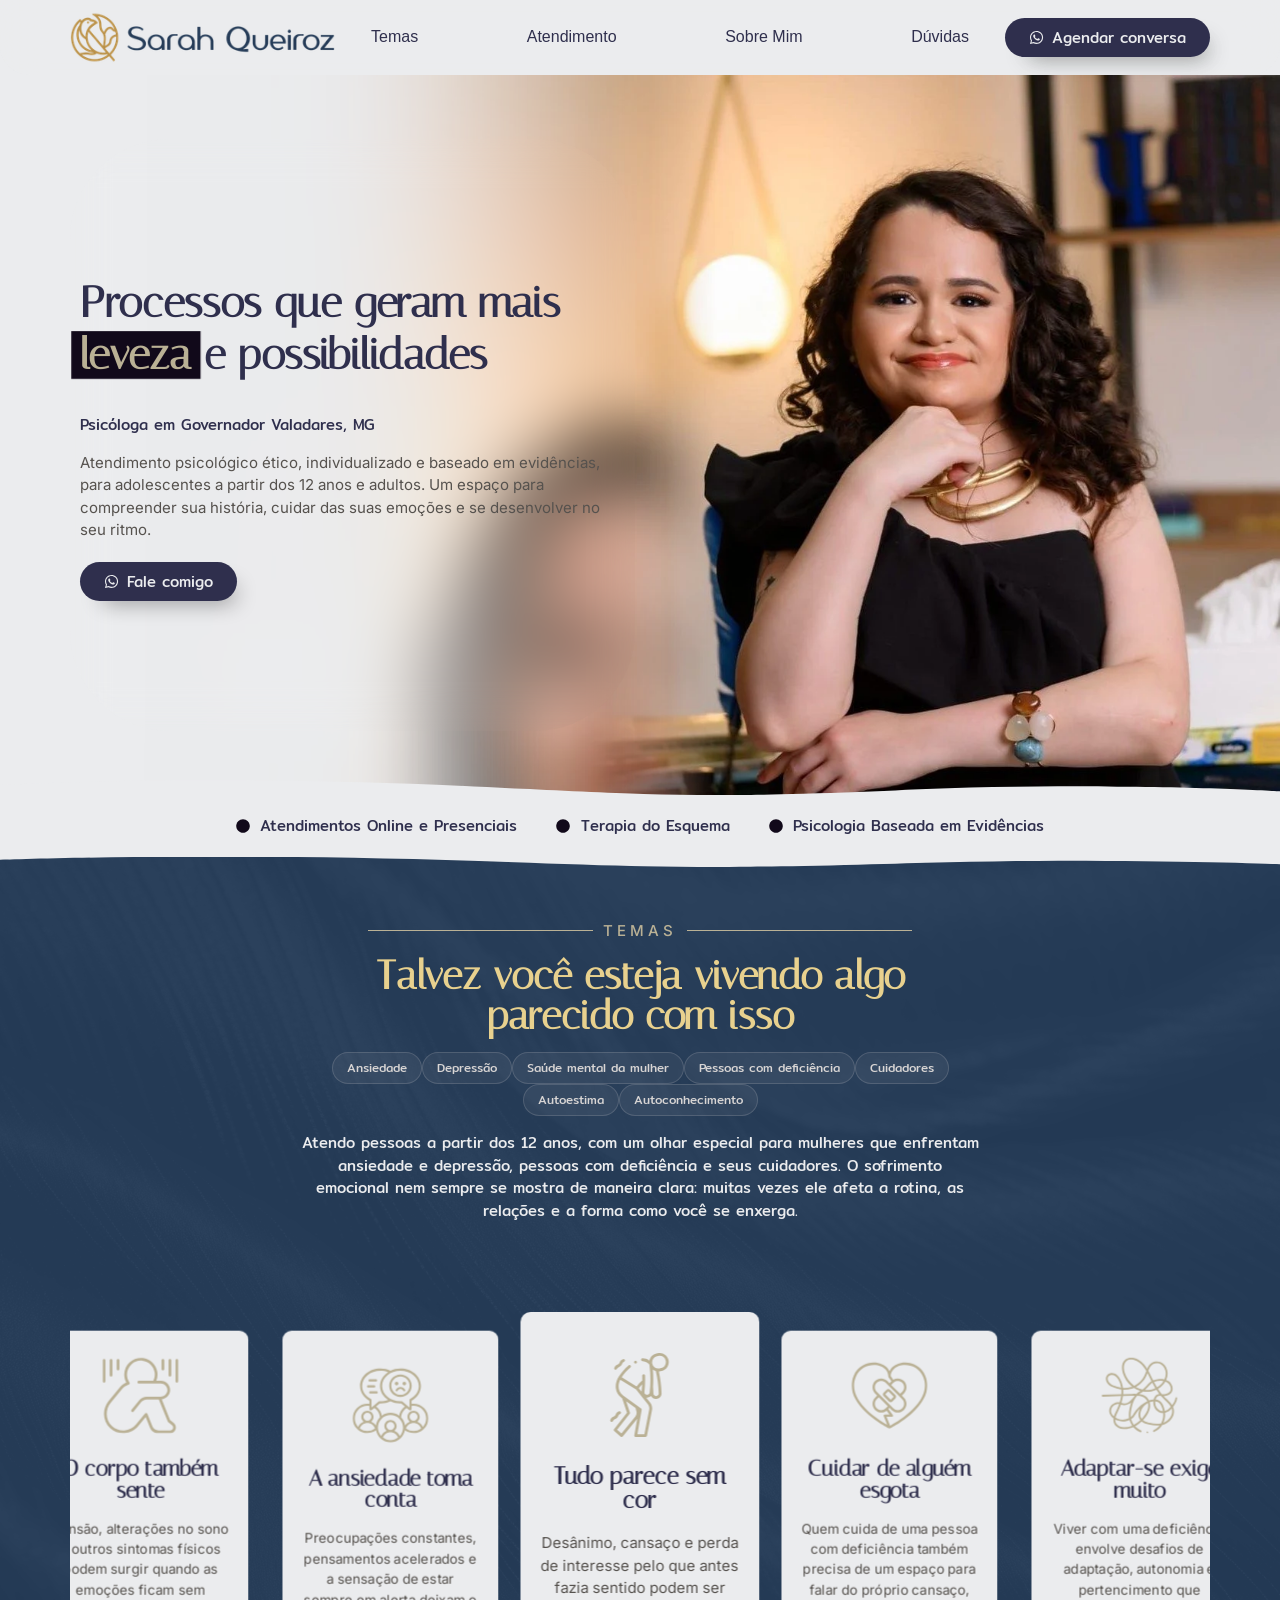
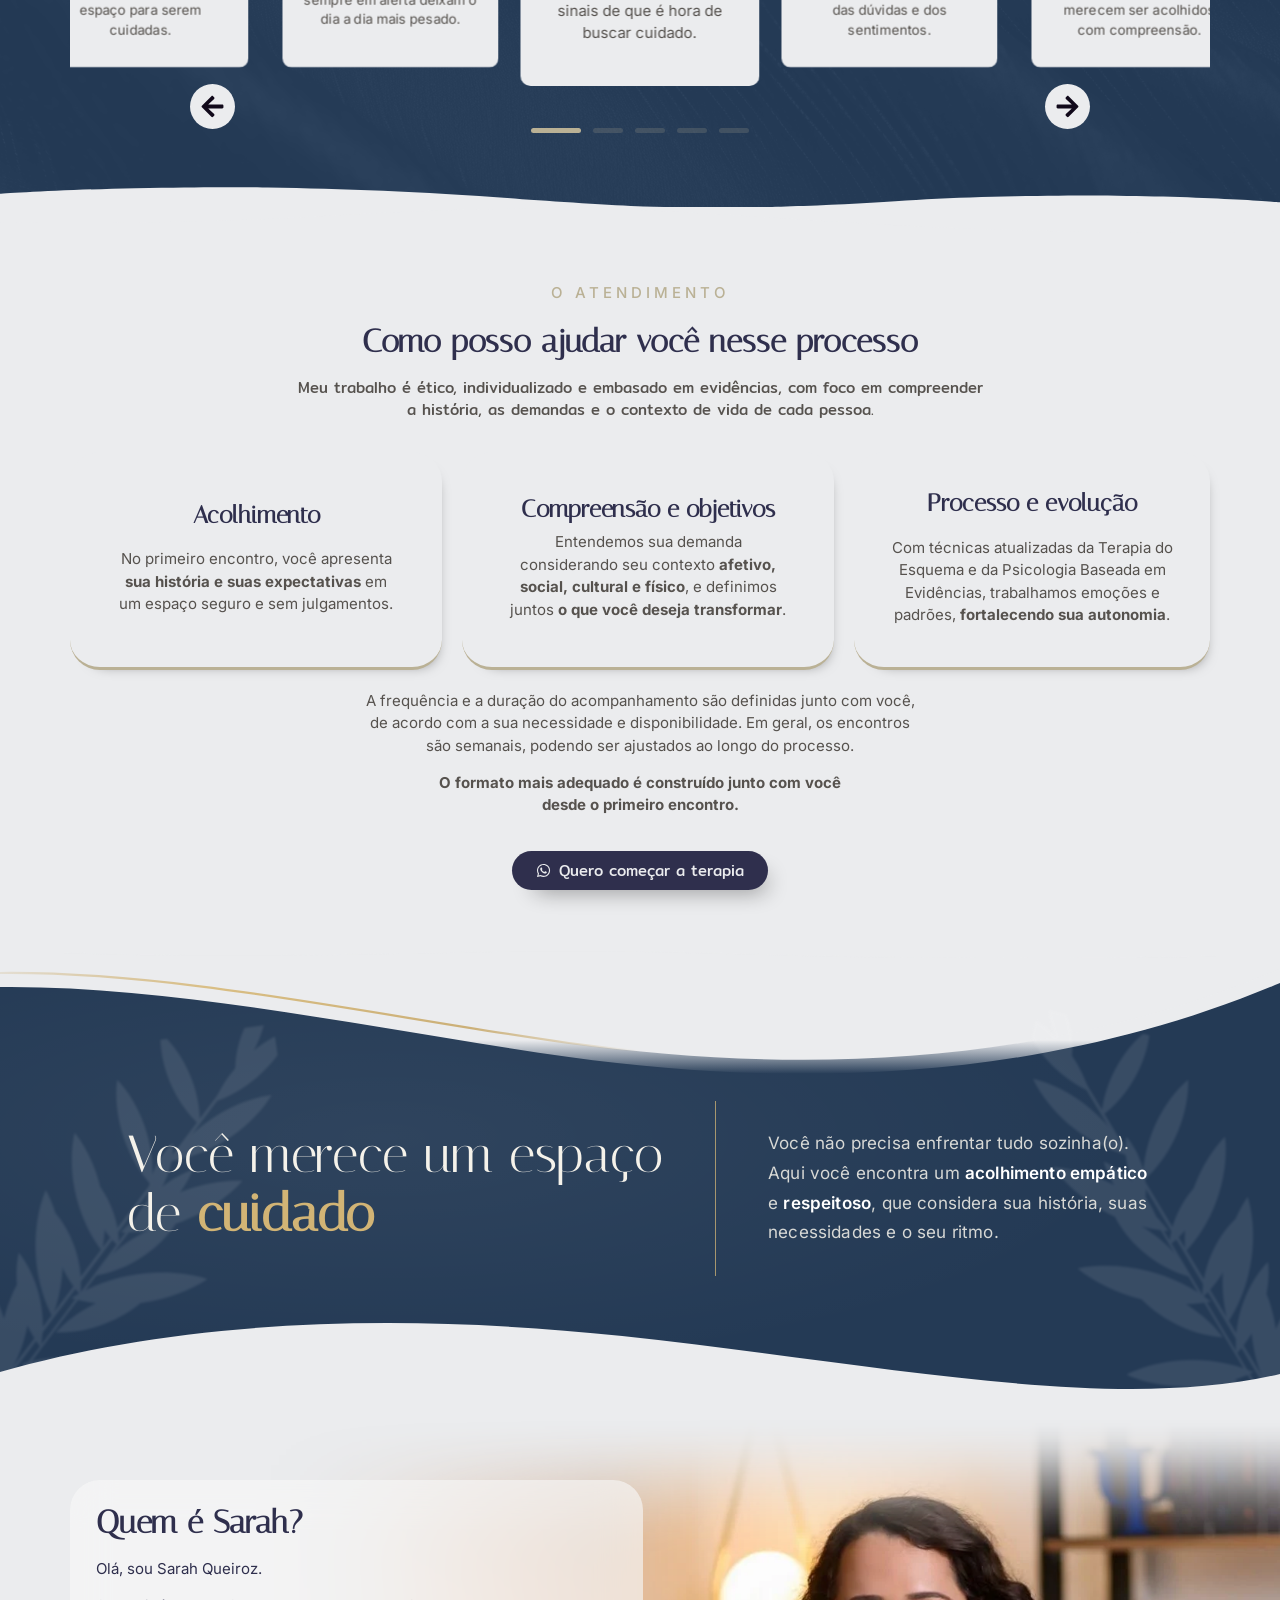
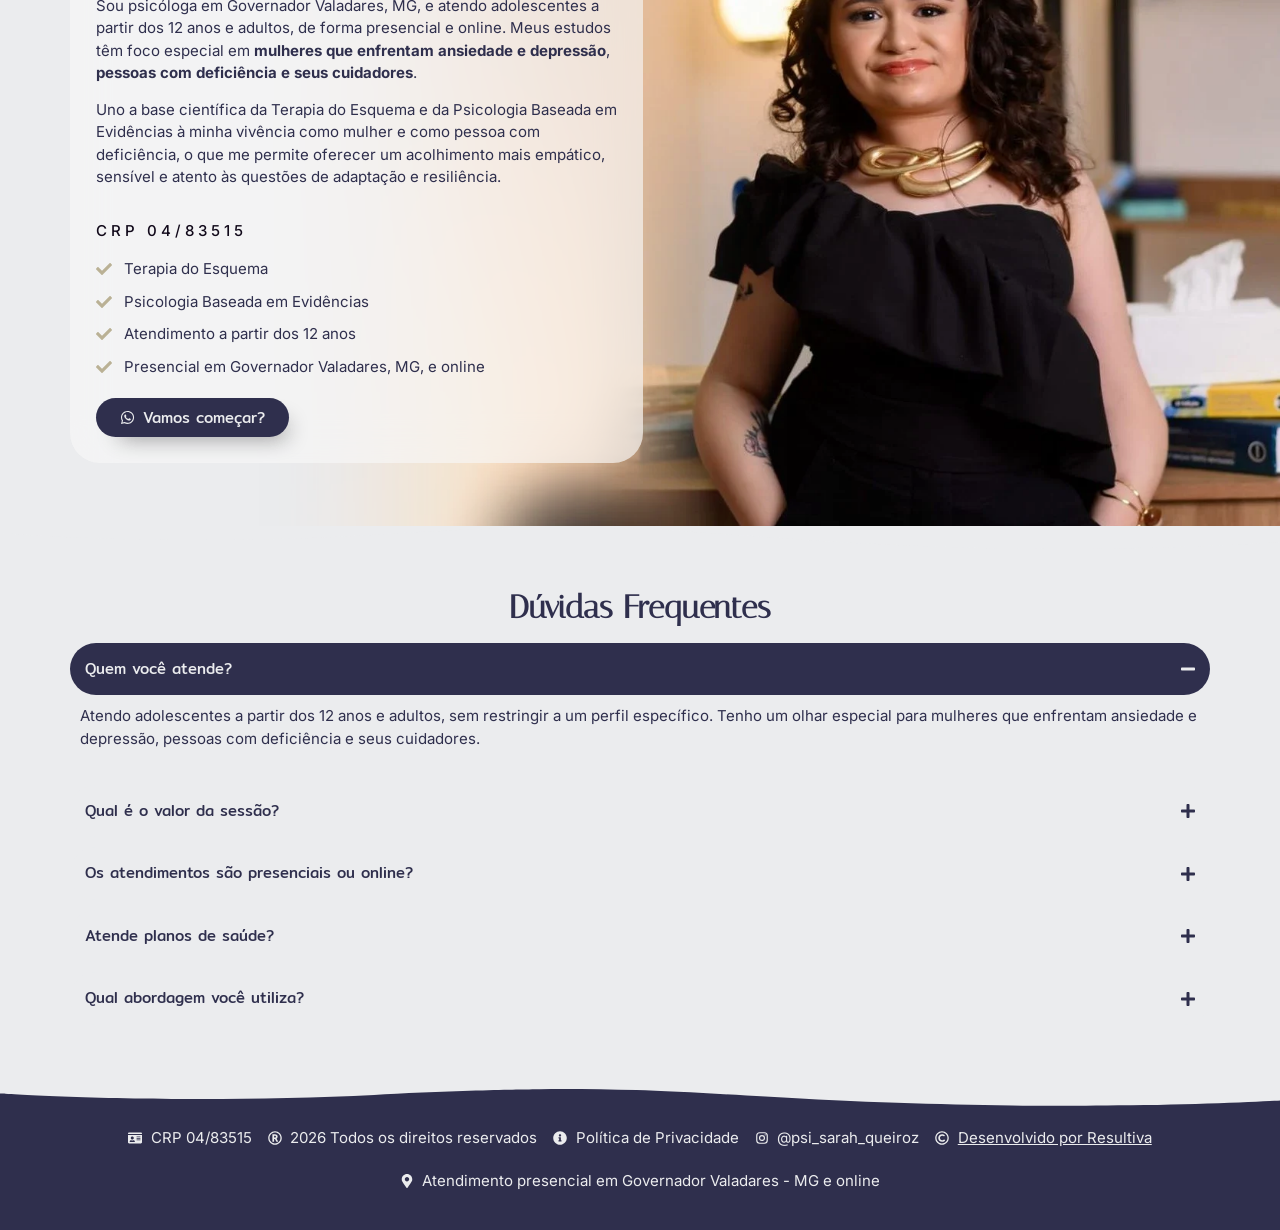
==== commit c8ea3c21: "Esconde a faixa de selos da hero no mobile Co-Authored-By: Claude Opus 5.5 <noreply@anthropic.com>" ====
--- a/index.html
+++ b/index.html
@@ -147,6 +147,7 @@
 </style>
 <style id="sq-footer-ig">.sq-footer-ig{--sq-ig-color:rgb(235,236,238);}.sq-footer-ig .sq-ig-ico{fill:none !important;stroke:var(--sq-ig-color,currentColor);stroke-width:2;}.sq-footer-ig .sq-ig-ico .dot{fill:var(--sq-ig-color,currentColor) !important;stroke:none;}</style>
 <style id="sq-hero-mobile">@media (max-width:767px){.elementor-24 .elementor-element.elementor-element-645ab094{--min-height:320px;min-height:320px;}}</style>
+<style id="sq-hero-badges">@media (max-width:767px){.elementor-24 .elementor-element.elementor-element-3c51d3fe{display:none !important;}}</style>
 </head>
 <body class="home wp-singular page-template page-template-elementor_canvas page page-id-24 wp-embed-responsive wp-theme-hello-elementor hello-elementor-default elementor-default elementor-template-canvas elementor-kit-10 elementor-page elementor-page-24">
 	
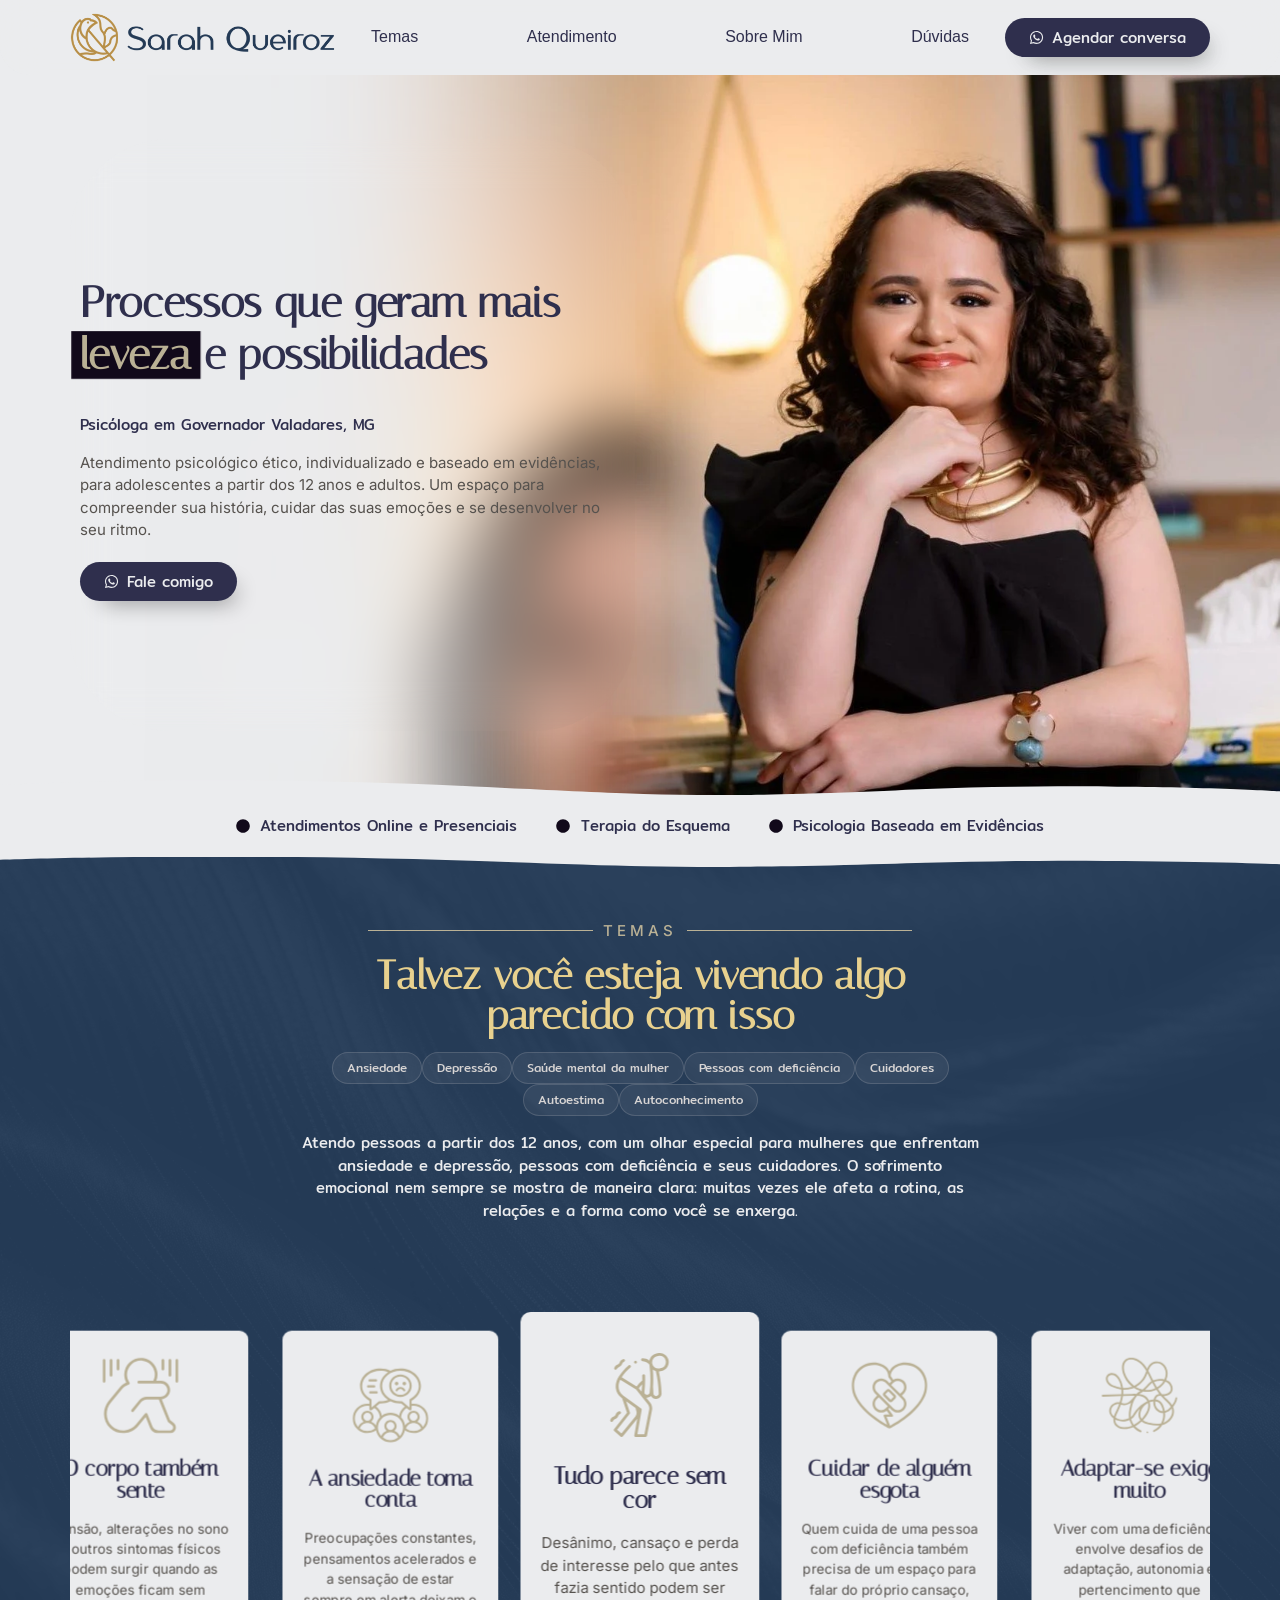
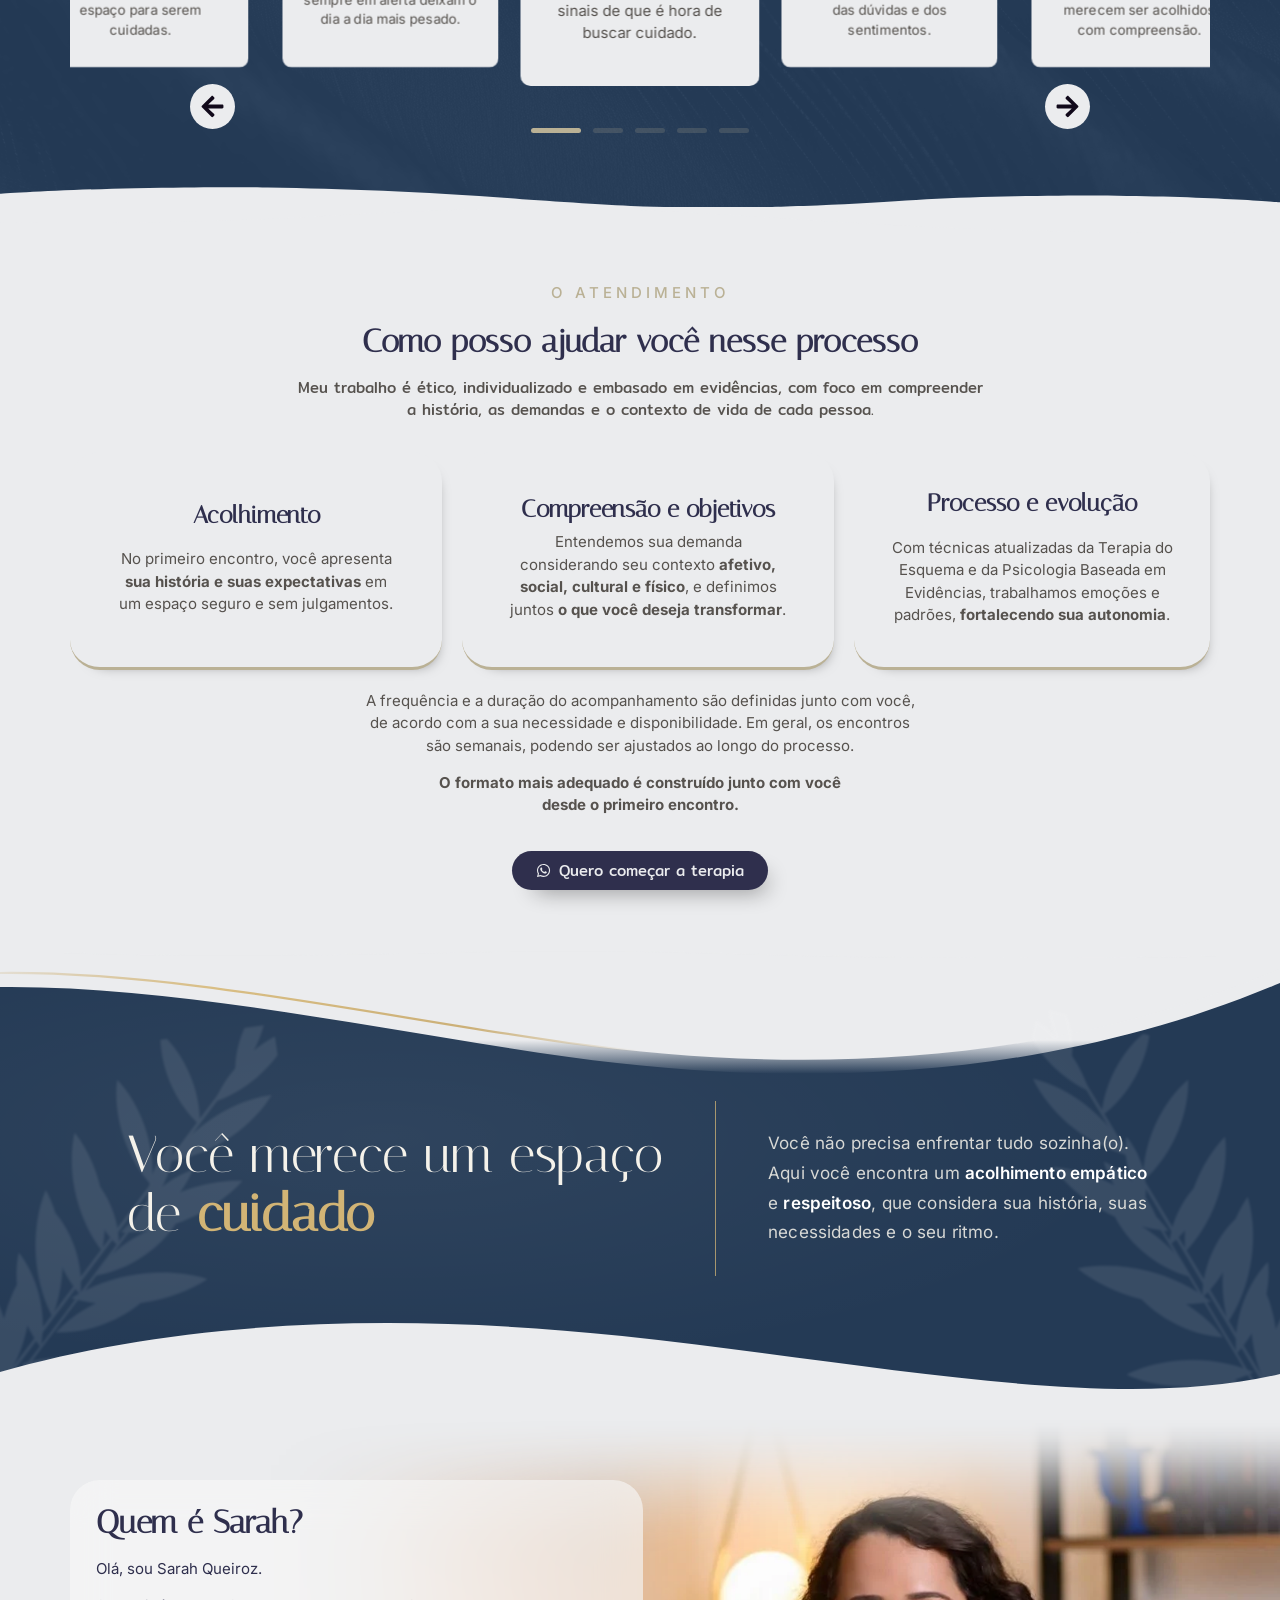
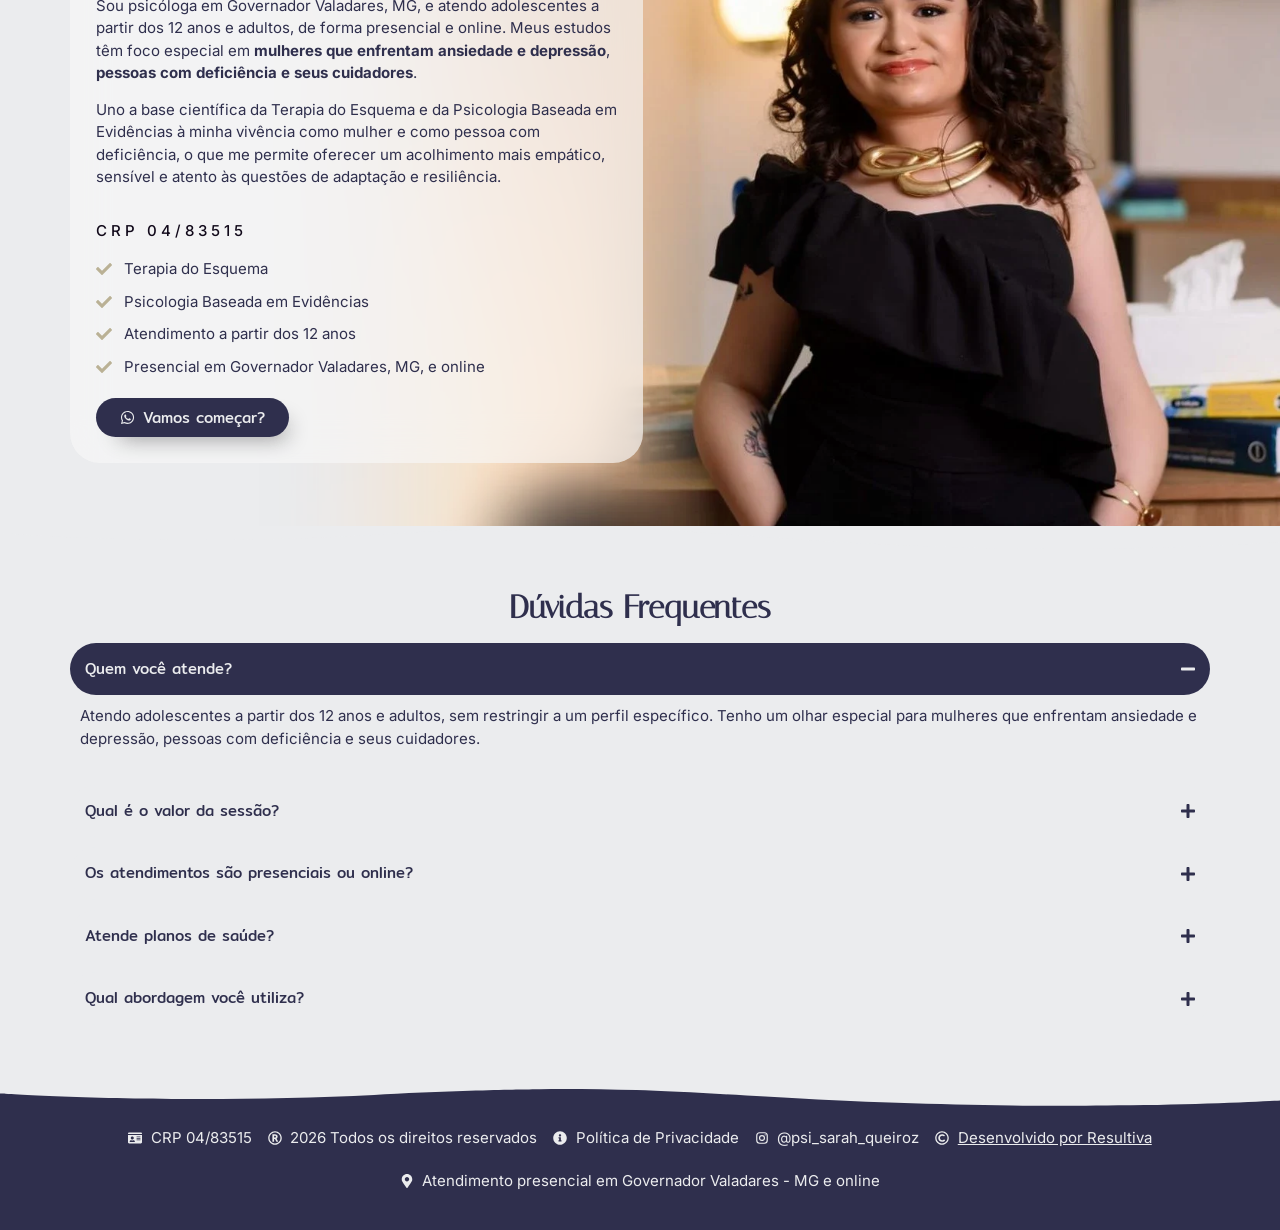
==== commit 8edcc3c5: "Mantém o espaço da faixa de selos no mobile, só com os textos ocultos Co-Authored-By: Claude Opus 5." ====
--- a/index.html
+++ b/index.html
@@ -147,7 +147,7 @@
 </style>
 <style id="sq-footer-ig">.sq-footer-ig{--sq-ig-color:rgb(235,236,238);}.sq-footer-ig .sq-ig-ico{fill:none !important;stroke:var(--sq-ig-color,currentColor);stroke-width:2;}.sq-footer-ig .sq-ig-ico .dot{fill:var(--sq-ig-color,currentColor) !important;stroke:none;}</style>
 <style id="sq-hero-mobile">@media (max-width:767px){.elementor-24 .elementor-element.elementor-element-645ab094{--min-height:320px;min-height:320px;}}</style>
-<style id="sq-hero-badges">@media (max-width:767px){.elementor-24 .elementor-element.elementor-element-3c51d3fe{display:none !important;}}</style>
+<style id="sq-hero-badges">@media (max-width:767px){.elementor-24 .elementor-element.elementor-element-3c51d3fe{visibility:hidden !important;}}</style>
 </head>
 <body class="home wp-singular page-template page-template-elementor_canvas page page-id-24 wp-embed-responsive wp-theme-hello-elementor hello-elementor-default elementor-default elementor-template-canvas elementor-kit-10 elementor-page elementor-page-24">
 	
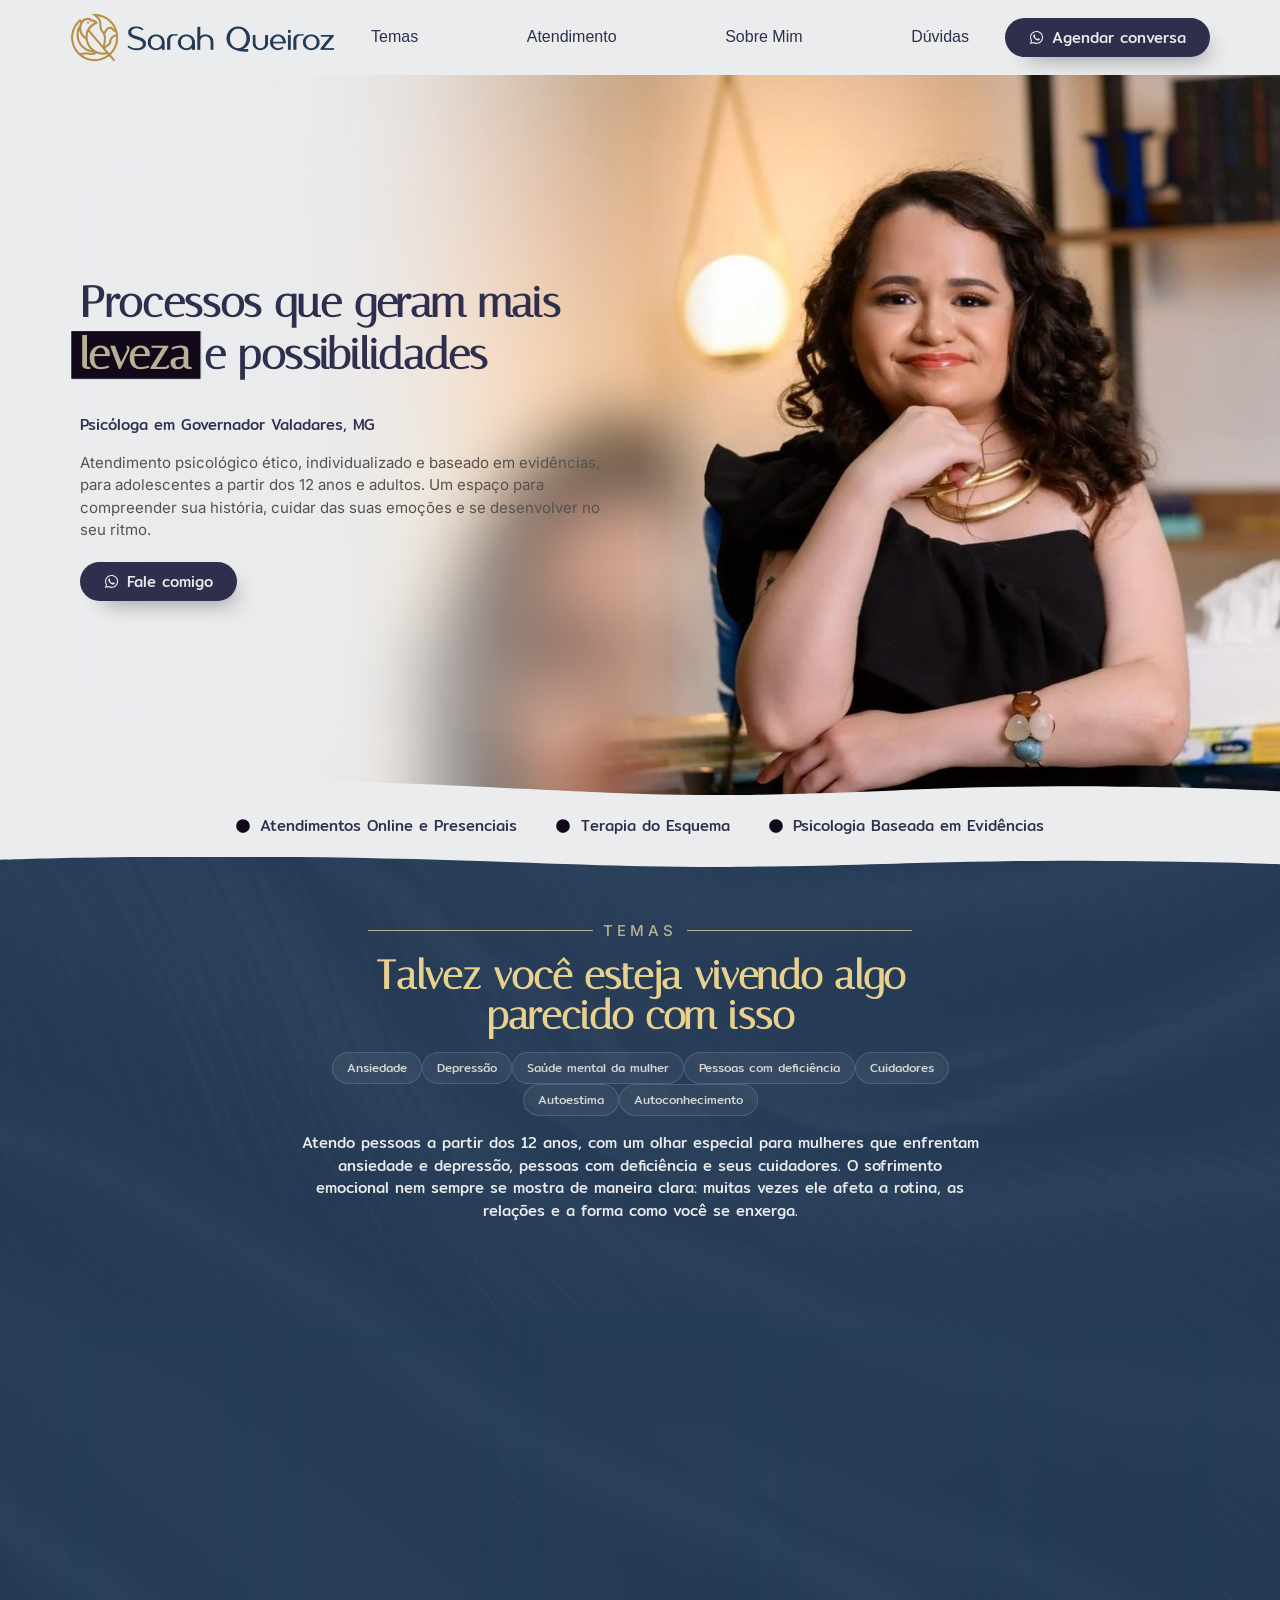
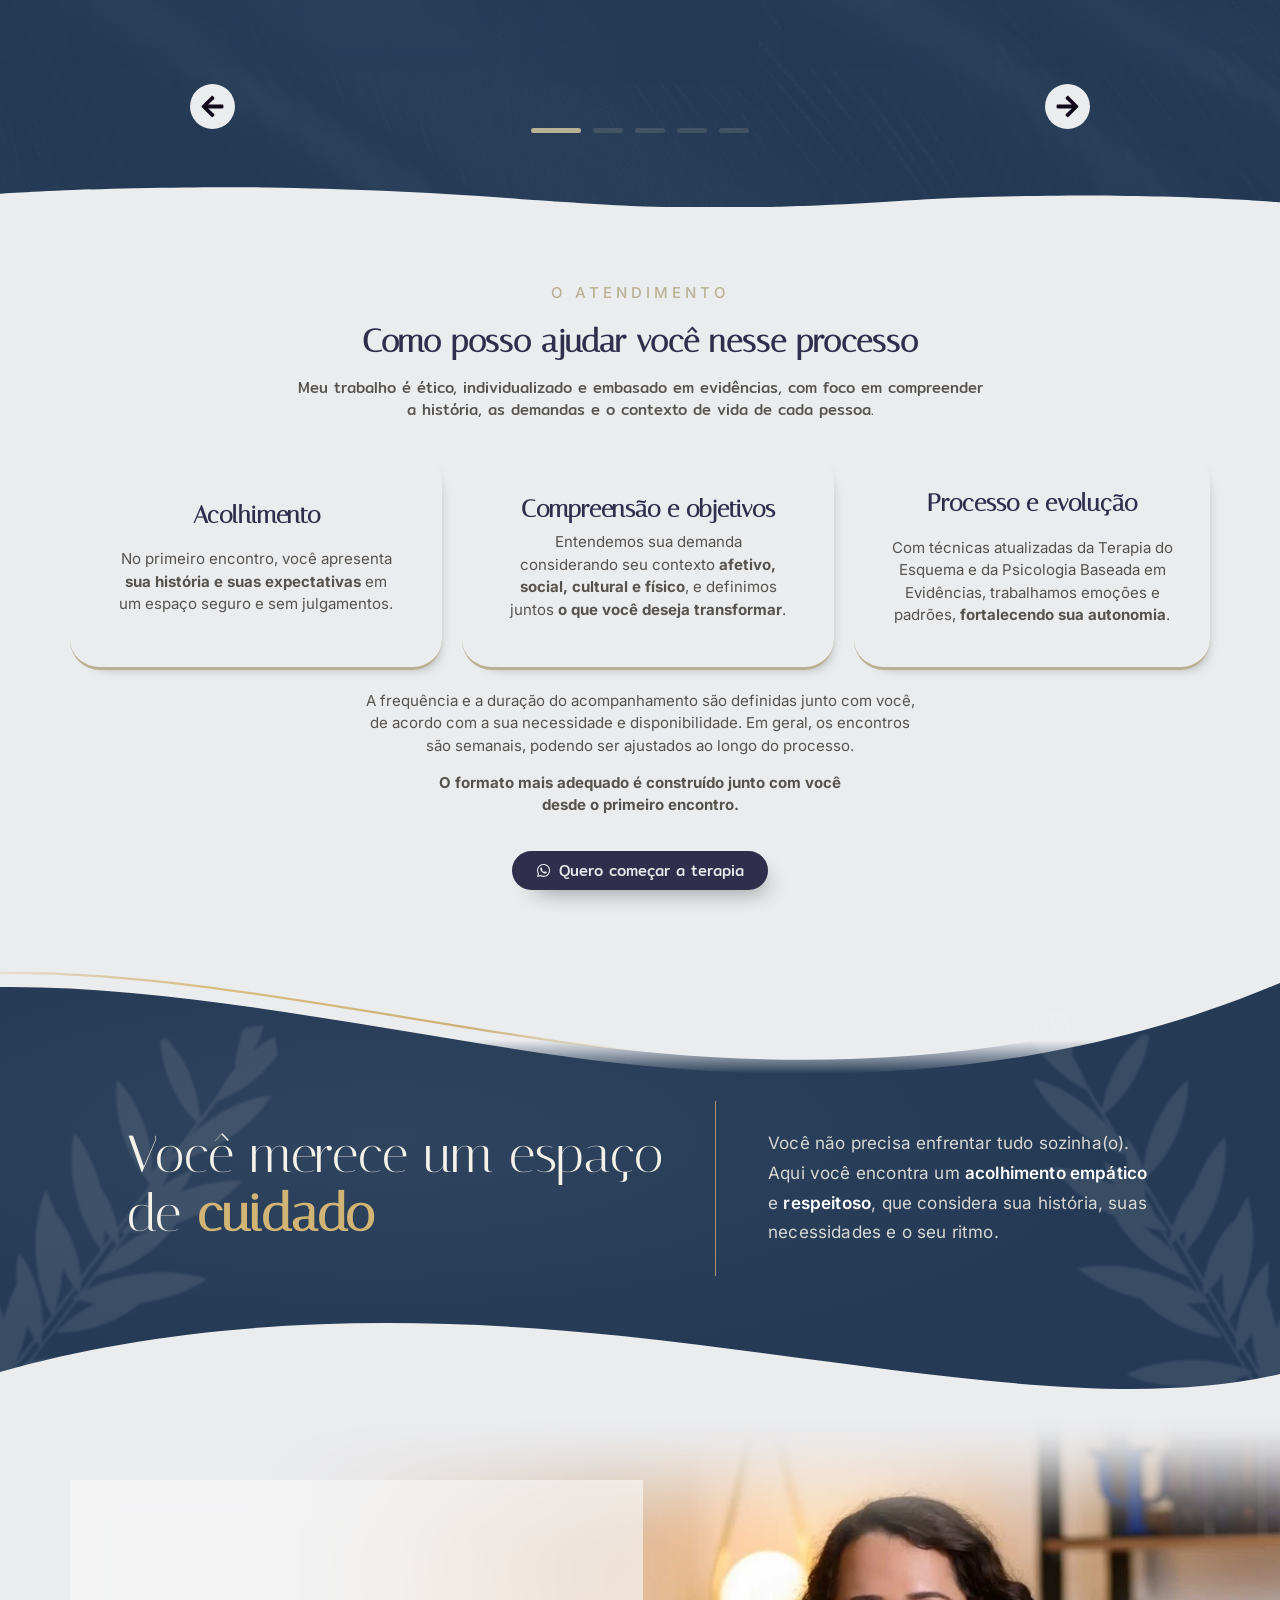
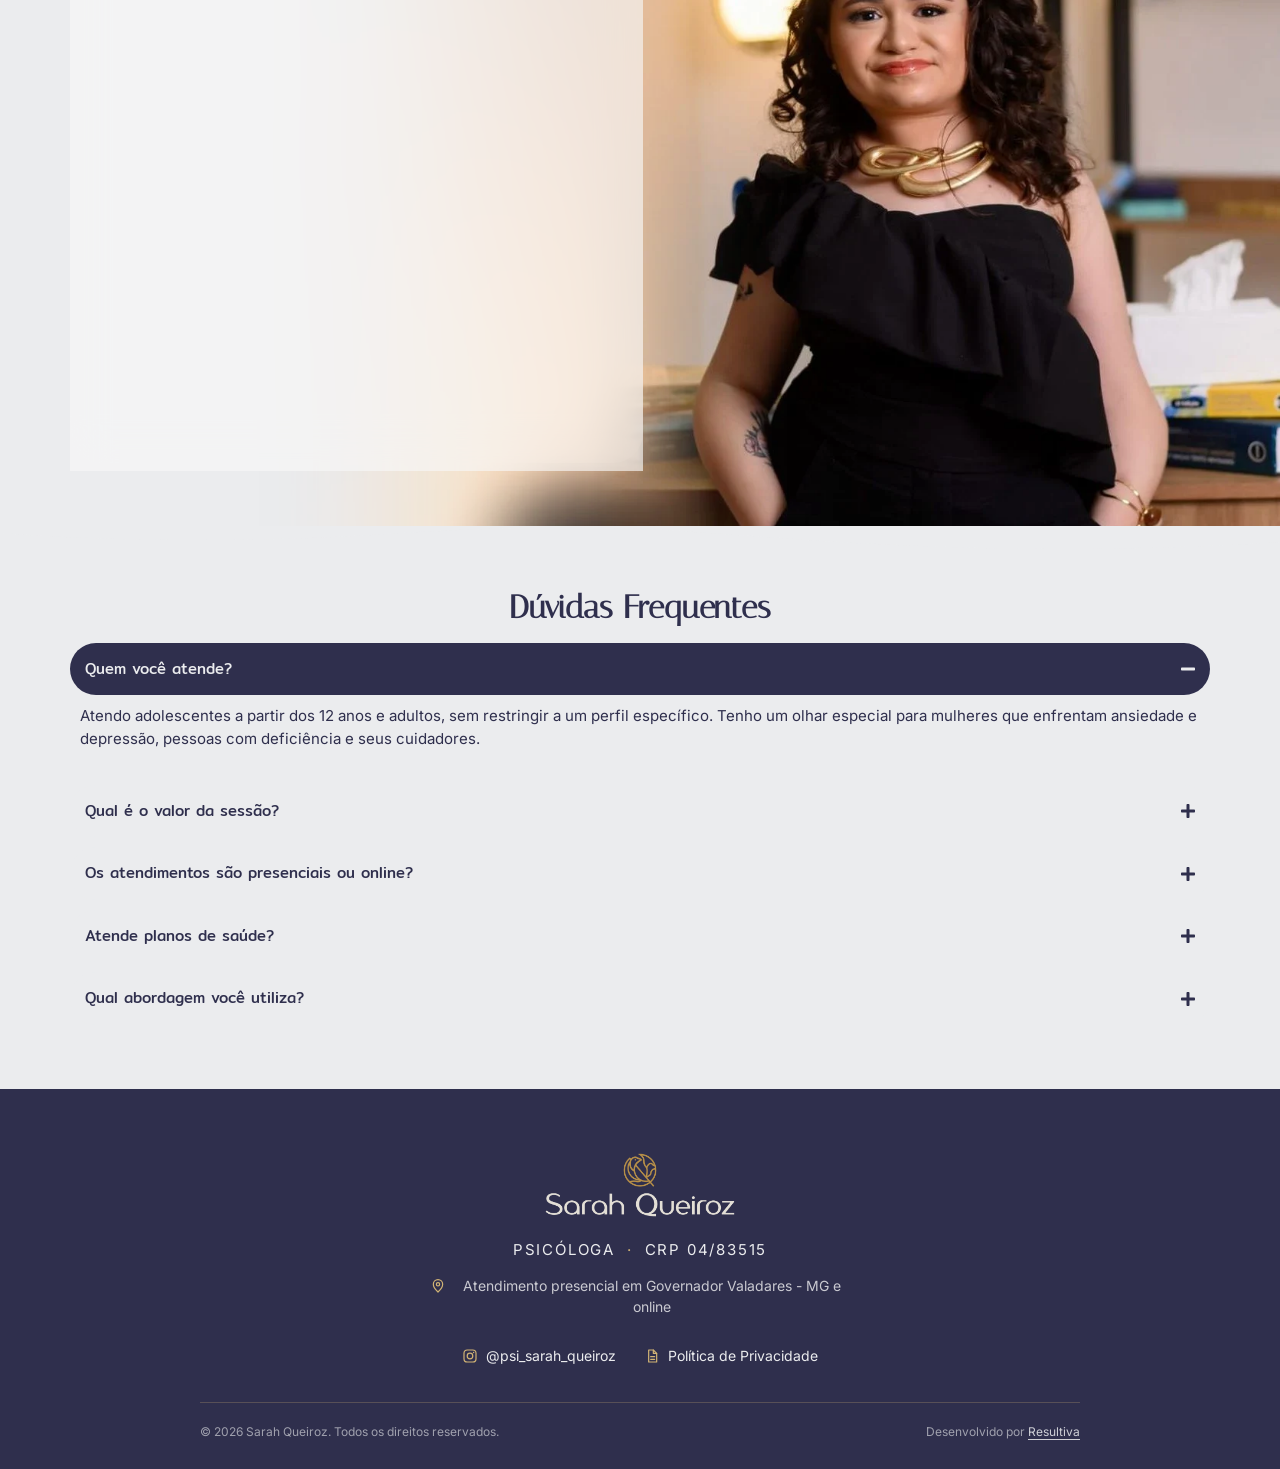
==== commit ddf928dd: "Reorganiza o rodapé: logo, CRP, local, links e créditos centralizados Co-Authored-By: Claude Opus 5." ====
--- a/index.html
+++ b/index.html
@@ -145,9 +145,39 @@
 .elementor-24 .elementor-element.elementor-element-567b76ef:not(.elementor-motion-effects-element-type-background){background-color:transparent !important;background-image:radial-gradient(ellipse at 30% 40%,rgba(255,255,255,.05),transparent 60%),linear-gradient(to bottom,transparent 0,transparent 14px,#243A55 14px,#243A55 calc(100% - 14px),transparent calc(100% - 14px)) !important;}
 @media (max-width:1024px){.sq-faixa__leaves{opacity:.045 !important;filter:blur(2.2px) !important;}}
 </style>
-<style id="sq-footer-ig">.sq-footer-ig{--sq-ig-color:rgb(235,236,238);}.sq-footer-ig .sq-ig-ico{fill:none !important;stroke:var(--sq-ig-color,currentColor);stroke-width:2;}.sq-footer-ig .sq-ig-ico .dot{fill:var(--sq-ig-color,currentColor) !important;stroke:none;}</style>
 <style id="sq-hero-mobile">@media (max-width:767px){.elementor-24 .elementor-element.elementor-element-645ab094{--min-height:320px;min-height:320px;}}</style>
 <style id="sq-hero-badges">@media (max-width:767px){.elementor-24 .elementor-element.elementor-element-3c51d3fe{visibility:hidden !important;}}</style>
+<style id="sq-footer">
+.sq-footer{background:#2F2F4D;color:rgba(235,236,238,.82);font-family:Inter,sans-serif;padding:64px 24px 28px;}
+.sq-footer__inner{max-width:880px;margin:0 auto;display:flex;flex-direction:column;align-items:center;text-align:center;}
+.sq-footer__logo{width:190px;height:auto;margin-bottom:22px;}
+.sq-footer__role{margin:0 0 14px;font-size:15px;letter-spacing:.12em;text-transform:uppercase;color:#EBECEE;}
+.sq-footer__role span{color:#D2B475;margin:0 6px;}
+.sq-footer__place{display:flex;align-items:flex-start;justify-content:center;gap:8px;margin:0 0 28px;font-size:14px;line-height:1.6;max-width:420px;}
+.sq-footer svg{width:16px;height:16px;flex:none;fill:none;stroke:#D2B475;stroke-width:1.8;stroke-linecap:round;stroke-linejoin:round;margin-top:3px;}
+.sq-footer svg .dot{fill:#D2B475;stroke:none;}
+.sq-footer__links{display:flex;flex-wrap:wrap;justify-content:center;gap:12px 28px;margin-bottom:36px;}
+.sq-footer__links a{display:inline-flex;align-items:center;gap:8px;color:#EBECEE;text-decoration:none;font-size:14px;transition:color .2s;}
+.sq-footer__links a svg{margin-top:0;}
+.sq-footer__links a:hover{color:#D2B475;}
+.sq-footer__bottom{width:100%;border-top:1px solid rgba(210,180,117,.25);padding-top:20px;display:flex;flex-wrap:wrap;justify-content:space-between;gap:8px 24px;font-size:12px;color:rgba(235,236,238,.6);}
+.sq-footer__bottom a{color:rgba(235,236,238,.85);text-decoration:underline;text-underline-offset:3px;}
+@media (max-width:767px){
+.sq-footer{padding:52px 22px 26px;}
+.sq-footer__logo{width:160px;}
+.sq-footer__role{font-size:13px;}
+.sq-footer__links{flex-direction:column;gap:14px;margin-bottom:30px;}
+.sq-footer__bottom{flex-direction:column;align-items:center;text-align:center;}
+}
+@media (max-width:767px){
+.sq-footer__place{flex-direction:column;align-items:center;gap:6px;max-width:300px;}
+.sq-footer__place svg{margin-top:0;}
+.sq-footer__links{width:100%;align-items:center;}
+.sq-footer__links a{width:100%;max-width:270px;justify-content:center;padding:11px 16px;border:1px solid rgba(210,180,117,.35);border-radius:999px;box-sizing:border-box;}
+.sq-footer__bottom{gap:6px;}
+}
+.sq-footer__links a span,.sq-footer__place span{line-height:1.5;}
+</style>
 </head>
 <body class="home wp-singular page-template page-template-elementor_canvas page page-id-24 wp-embed-responsive wp-theme-hello-elementor hello-elementor-default elementor-default elementor-template-canvas elementor-kit-10 elementor-page elementor-page-24">
 	
@@ -621,62 +651,21 @@
 						</div>
 					</div>
 				</div>
-		<div class="elementor-element elementor-element-2a009631 e-flex e-con-boxed e-con e-parent" data-id="2a009631" data-element_type="container" data-e-type="container" data-settings="{&quot;background_background&quot;:&quot;classic&quot;,&quot;shape_divider_top&quot;:&quot;waves&quot;}">
-					<div class="e-con-inner">
-				<div class="elementor-shape elementor-shape-top" aria-hidden="true" data-negative="false">
-			<svg xmlns="http://www.w3.org/2000/svg" viewBox="0 0 1000 100" preserveAspectRatio="none">
-	<path class="elementor-shape-fill" d="M421.9,6.5c22.6-2.5,51.5,0.4,75.5,5.3c23.6,4.9,70.9,23.5,100.5,35.7c75.8,32.2,133.7,44.5,192.6,49.7
-	c23.6,2.1,48.7,3.5,103.4-2.5c54.7-6,106.2-25.6,106.2-25.6V0H0v30.3c0,0,72,32.6,158.4,30.5c39.2-0.7,92.8-6.7,134-22.4
-	c21.2-8.1,52.2-18.2,79.7-24.2C399.3,7.9,411.6,7.5,421.9,6.5z"/>
-</svg>		</div>
-				<div class="elementor-element elementor-element-4bf01492 elementor-icon-list--layout-inline elementor-tablet-align-center elementor-mobile-align-center elementor-list-item-link-full_width elementor-widget elementor-widget-icon-list" data-id="4bf01492" data-element_type="widget" data-e-type="widget" data-widget_type="icon-list.default">
-							<ul class="elementor-icon-list-items elementor-inline-items">
-							<li class="elementor-icon-list-item elementor-inline-item">
-											<span class="elementor-icon-list-icon">
-							<svg aria-hidden="true" class="e-font-icon-svg e-fas-id-card" viewBox="0 0 576 512" xmlns="http://www.w3.org/2000/svg"><path d="M528 32H48C21.5 32 0 53.5 0 80v16h576V80c0-26.5-21.5-48-48-48zM0 432c0 26.5 21.5 48 48 48h480c26.5 0 48-21.5 48-48V128H0v304zm352-232c0-4.4 3.6-8 8-8h144c4.4 0 8 3.6 8 8v16c0 4.4-3.6 8-8 8H360c-4.4 0-8-3.6-8-8v-16zm0 64c0-4.4 3.6-8 8-8h144c4.4 0 8 3.6 8 8v16c0 4.4-3.6 8-8 8H360c-4.4 0-8-3.6-8-8v-16zm0 64c0-4.4 3.6-8 8-8h144c4.4 0 8 3.6 8 8v16c0 4.4-3.6 8-8 8H360c-4.4 0-8-3.6-8-8v-16zM176 192c35.3 0 64 28.7 64 64s-28.7 64-64 64-64-28.7-64-64 28.7-64 64-64zM67.1 396.2C75.5 370.5 99.6 352 128 352h8.2c12.3 5.1 25.7 8 39.8 8s27.6-2.9 39.8-8h8.2c28.4 0 52.5 18.5 60.9 44.2 3.2 9.9-5.2 19.8-15.6 19.8H82.7c-10.4 0-18.8-10-15.6-19.8z"></path></svg>						</span>
-										<span class="elementor-icon-list-text">CRP 04/83515</span>
-									</li>
-								<li class="elementor-icon-list-item elementor-inline-item">
-											<span class="elementor-icon-list-icon">
-							<svg aria-hidden="true" class="e-font-icon-svg e-far-registered" viewBox="0 0 512 512" xmlns="http://www.w3.org/2000/svg"><path d="M256 8C119.033 8 8 119.033 8 256s111.033 248 248 248 248-111.033 248-248S392.967 8 256 8zm0 448c-110.532 0-200-89.451-200-200 0-110.531 89.451-200 200-200 110.532 0 200 89.451 200 200 0 110.532-89.451 200-200 200zm110.442-81.791c-53.046-96.284-50.25-91.468-53.271-96.085 24.267-13.879 39.482-41.563 39.482-73.176 0-52.503-30.247-85.252-101.498-85.252h-78.667c-6.617 0-12 5.383-12 12V380c0 6.617 5.383 12 12 12h38.568c6.617 0 12-5.383 12-12v-83.663h31.958l47.515 89.303a11.98 11.98 0 0 0 10.593 6.36h42.81c9.14 0 14.914-9.799 10.51-17.791zM256.933 239.906h-33.875v-64.14h27.377c32.417 0 38.929 12.133 38.929 31.709-.001 20.913-11.518 32.431-32.431 32.431z"></path></svg>						</span>
-										<span class="elementor-icon-list-text">2026 Todos os direitos reservados</span>
-									</li>
-								<li class="elementor-icon-list-item elementor-inline-item">
-											<a href="#">
-
-												<span class="elementor-icon-list-icon">
-							<svg aria-hidden="true" class="e-font-icon-svg e-fas-info-circle" viewBox="0 0 512 512" xmlns="http://www.w3.org/2000/svg"><path d="M256 8C119.043 8 8 119.083 8 256c0 136.997 111.043 248 248 248s248-111.003 248-248C504 119.083 392.957 8 256 8zm0 110c23.196 0 42 18.804 42 42s-18.804 42-42 42-42-18.804-42-42 18.804-42 42-42zm56 254c0 6.627-5.373 12-12 12h-88c-6.627 0-12-5.373-12-12v-24c0-6.627 5.373-12 12-12h12v-64h-12c-6.627 0-12-5.373-12-12v-24c0-6.627 5.373-12 12-12h64c6.627 0 12 5.373 12 12v100h12c6.627 0 12 5.373 12 12v24z"></path></svg>						</span>
-										<span class="elementor-icon-list-text">Política de Privacidade</span>
-											</a>
-									</li>
-								<li class="elementor-icon-list-item elementor-inline-item sq-footer-ig">
-											<a href="https://www.instagram.com/psi_sarah_queiroz/" target="_blank" rel="noopener" aria-label="Instagram da Sarah Queiroz">
-												<span class="elementor-icon-list-icon">
-							<svg class="sq-ig-ico" aria-hidden="true" viewBox="0 0 24 24" xmlns="http://www.w3.org/2000/svg"><rect x="3" y="3" width="18" height="18" rx="5"/><circle cx="12" cy="12" r="4.2"/><circle class="dot" cx="17.4" cy="6.6" r="1.1"/></svg>						</span>
-										<span class="elementor-icon-list-text">@psi_sarah_queiroz</span>
-											</a>
-									</li>
-								<li class="elementor-icon-list-item elementor-inline-item">
-											<a href="#">
-
-												<span class="elementor-icon-list-icon">
-							<svg aria-hidden="true" class="e-font-icon-svg e-far-copyright" viewBox="0 0 512 512" xmlns="http://www.w3.org/2000/svg"><path d="M256 8C119.033 8 8 119.033 8 256s111.033 248 248 248 248-111.033 248-248S392.967 8 256 8zm0 448c-110.532 0-200-89.451-200-200 0-110.531 89.451-200 200-200 110.532 0 200 89.451 200 200 0 110.532-89.451 200-200 200zm107.351-101.064c-9.614 9.712-45.53 41.396-104.065 41.396-82.43 0-140.484-61.425-140.484-141.567 0-79.152 60.275-139.401 139.762-139.401 55.531 0 88.738 26.62 97.593 34.779a11.965 11.965 0 0 1 1.936 15.322l-18.155 28.113c-3.841 5.95-11.966 7.282-17.499 2.921-8.595-6.776-31.814-22.538-61.708-22.538-48.303 0-77.916 35.33-77.916 80.082 0 41.589 26.888 83.692 78.277 83.692 32.657 0 56.843-19.039 65.726-27.225 5.27-4.857 13.596-4.039 17.82 1.738l19.865 27.17a11.947 11.947 0 0 1-1.152 15.518z"></path></svg>						</span>
-										<span class="elementor-icon-list-text"><u>Desenvolvido por Resultiva</u></span>
-											</a>
-									</li>
-						</ul>
-						</div>
-				<div class="elementor-element elementor-element-4f41385b elementor-icon-list--layout-inline elementor-align-start elementor-list-item-link-full_width elementor-widget elementor-widget-icon-list" data-id="4f41385b" data-element_type="widget" data-e-type="widget" data-widget_type="icon-list.default">
-							<ul class="elementor-icon-list-items elementor-inline-items">
-							<li class="elementor-icon-list-item elementor-inline-item">
-											<span class="elementor-icon-list-icon">
-							<svg aria-hidden="true" class="e-font-icon-svg e-fas-map-marker-alt" viewBox="0 0 384 512" xmlns="http://www.w3.org/2000/svg"><path d="M172.268 501.67C26.97 291.031 0 269.413 0 192 0 85.961 85.961 0 192 0s192 85.961 192 192c0 77.413-26.97 99.031-172.268 309.67-9.535 13.774-29.93 13.773-39.464 0zM192 272c44.183 0 80-35.817 80-80s-35.817-80-80-80-80 35.817-80 80 35.817 80 80 80z"></path></svg>						</span>
-										<span class="elementor-icon-list-text">Atendimento presencial em Governador Valadares - MG e online</span>
-									</li>
-						</ul>
-						</div>
-					</div>
-				</div>
+		<footer class="sq-footer">
+			<div class="sq-footer__inner">
+				<img class="sq-footer__logo" src="wp-content/uploads/2026/06/sarah-logo-footer.png" alt="Sarah Queiroz" width="1400" height="473" loading="lazy" />
+				<p class="sq-footer__role">Psicóloga <span>·</span> CRP 04/83515</p>
+				<p class="sq-footer__place"><svg viewBox="0 0 24 24" aria-hidden="true"><path d="M12 21s-7-6.2-7-11.5A7 7 0 0 1 19 9.5C19 14.8 12 21 12 21Z"/><circle cx="12" cy="9.5" r="2.5"/></svg><span>Atendimento presencial em Governador Valadares - MG e online</span></p>
+				<nav class="sq-footer__links" aria-label="Links do rodapé">
+					<a href="https://www.instagram.com/psi_sarah_queiroz/" target="_blank" rel="noopener"><svg viewBox="0 0 24 24" aria-hidden="true"><rect x="3" y="3" width="18" height="18" rx="5"/><circle cx="12" cy="12" r="4.2"/><circle cx="17.4" cy="6.6" r="1.1" class="dot"/></svg><span>@psi_sarah_queiroz</span></a>
+					<a href="#"><svg viewBox="0 0 24 24" aria-hidden="true"><path d="M7 3h7l5 5v13H7z"/><path d="M14 3v5h5"/><path d="M10 13h6M10 17h6"/></svg><span>Política de Privacidade</span></a>
+				</nav>
+				<div class="sq-footer__bottom">
+					<span>© 2026 Sarah Queiroz. Todos os direitos reservados.</span>
+					<span class="sq-footer__dev">Desenvolvido por <a href="#">Resultiva</a></span>
+				</div>
+			</div>
+		</footer>
 				</div>
 		<script type="speculationrules">
 {"prefetch":[{"source":"document","where":{"and":[{"href_matches":"/*"},{"not":{"href_matches":["/wp-*.php","/wp-admin/*","/wp-content/uploads/*","/wp-content/*","/wp-content/plugins/*","/wp-content/themes/hello-elementor/*","/*\\?(.+)"]}},{"not":{"selector_matches":"a[rel~=\"nofollow\"]"}},{"not":{"selector_matches":".no-prefetch, .no-prefetch a"}}]},"eagerness":"conservative"}]}
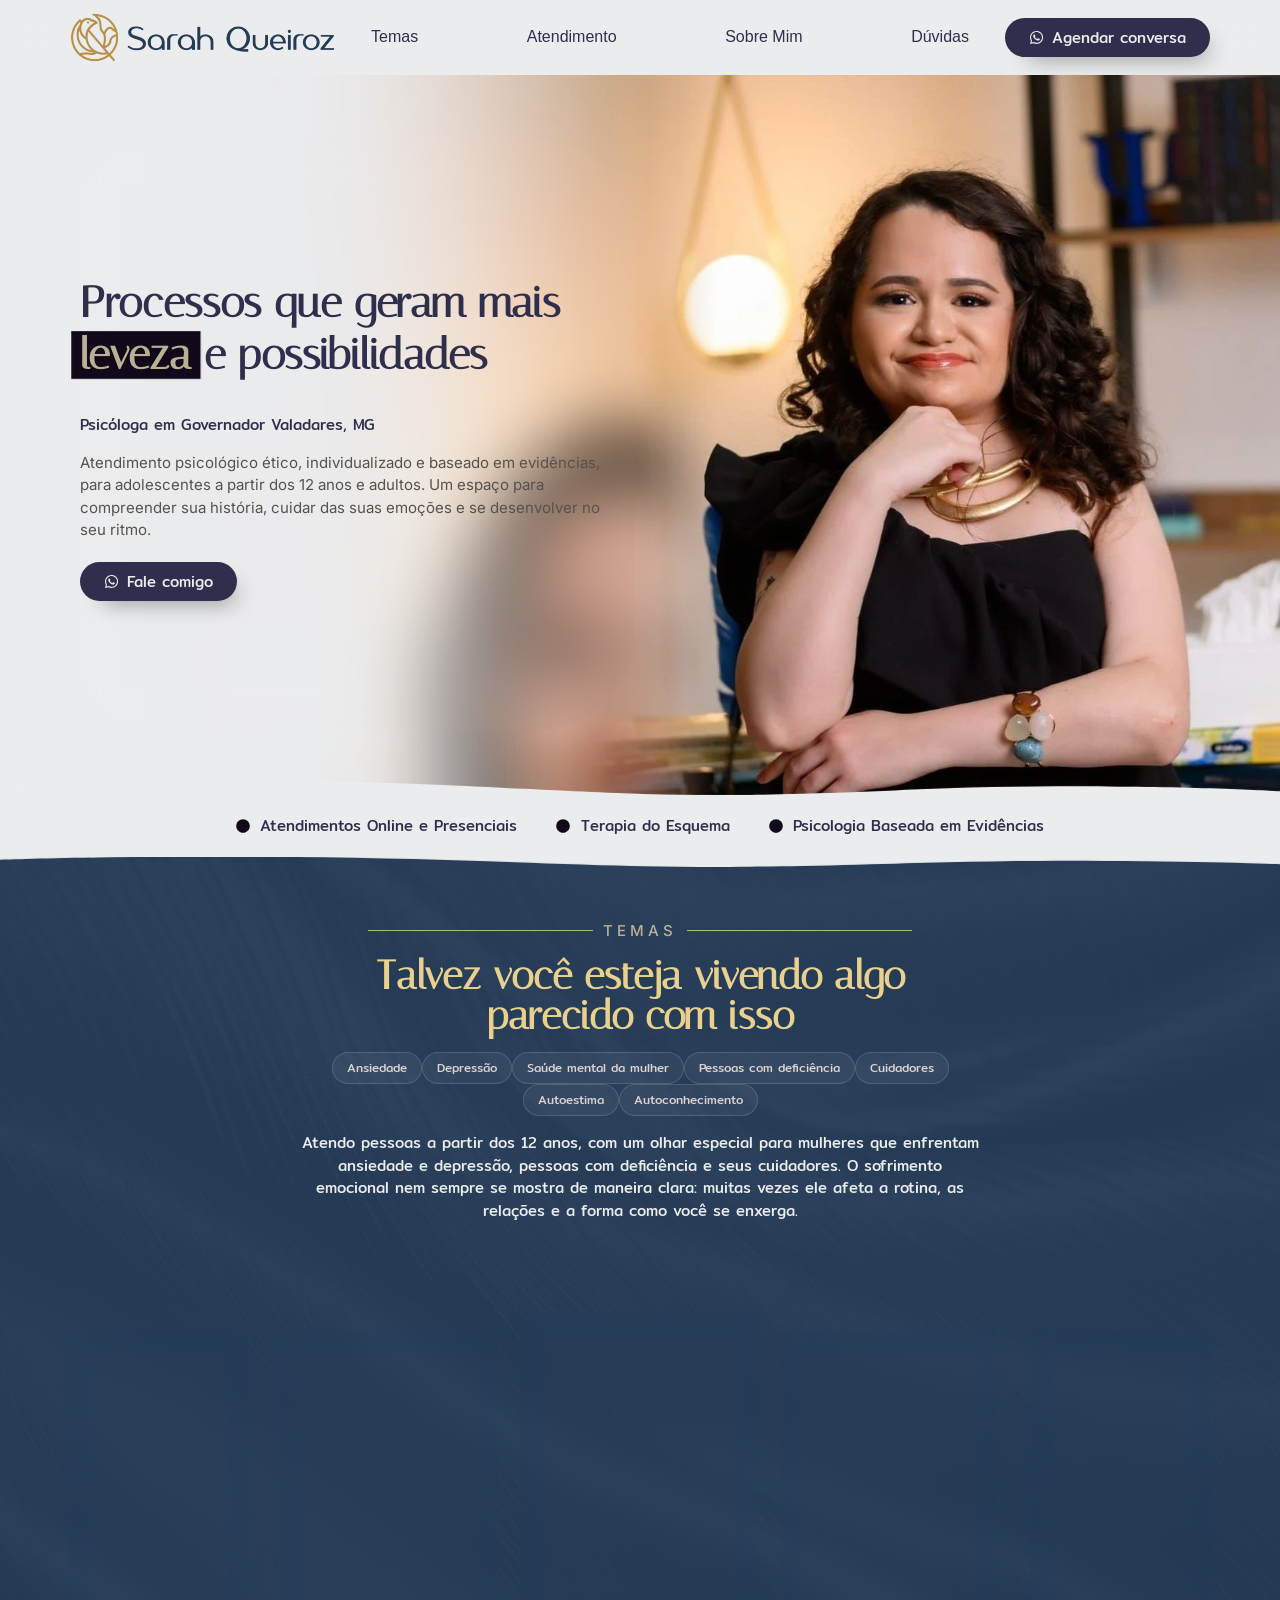
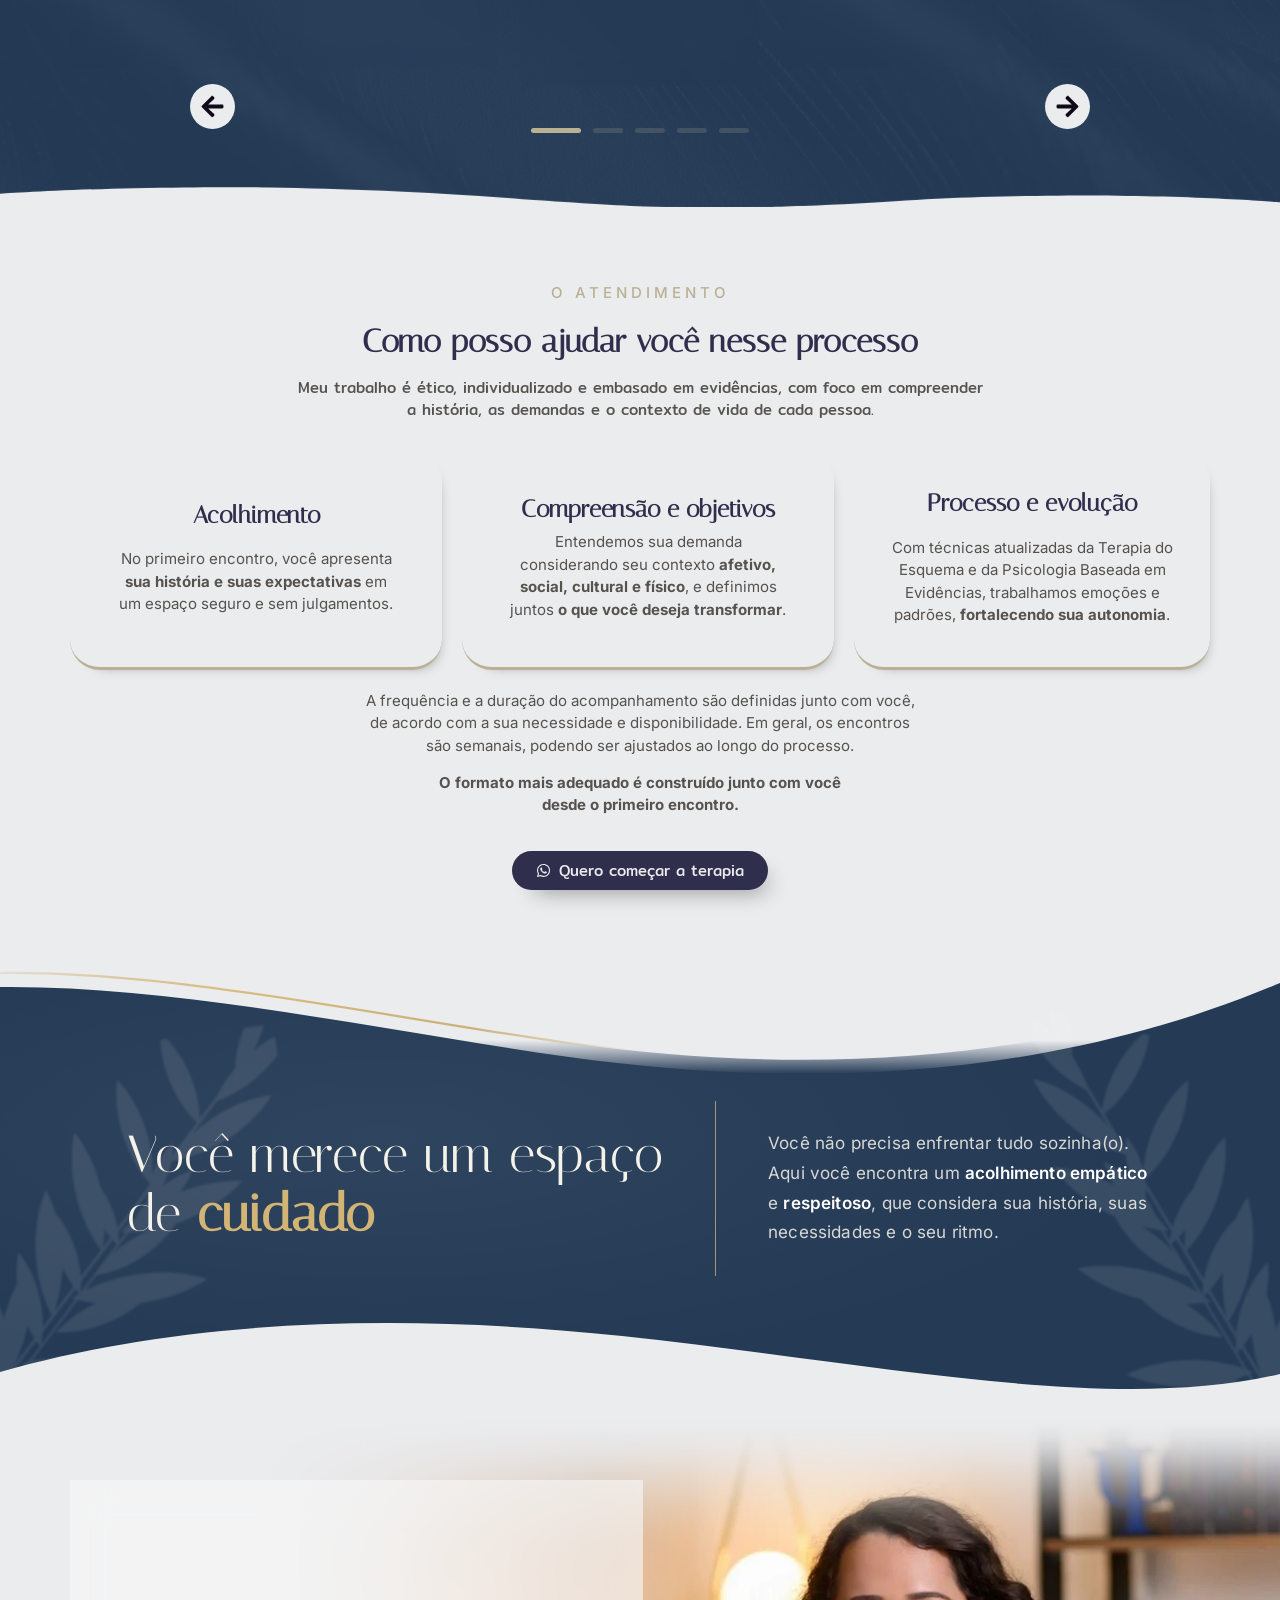
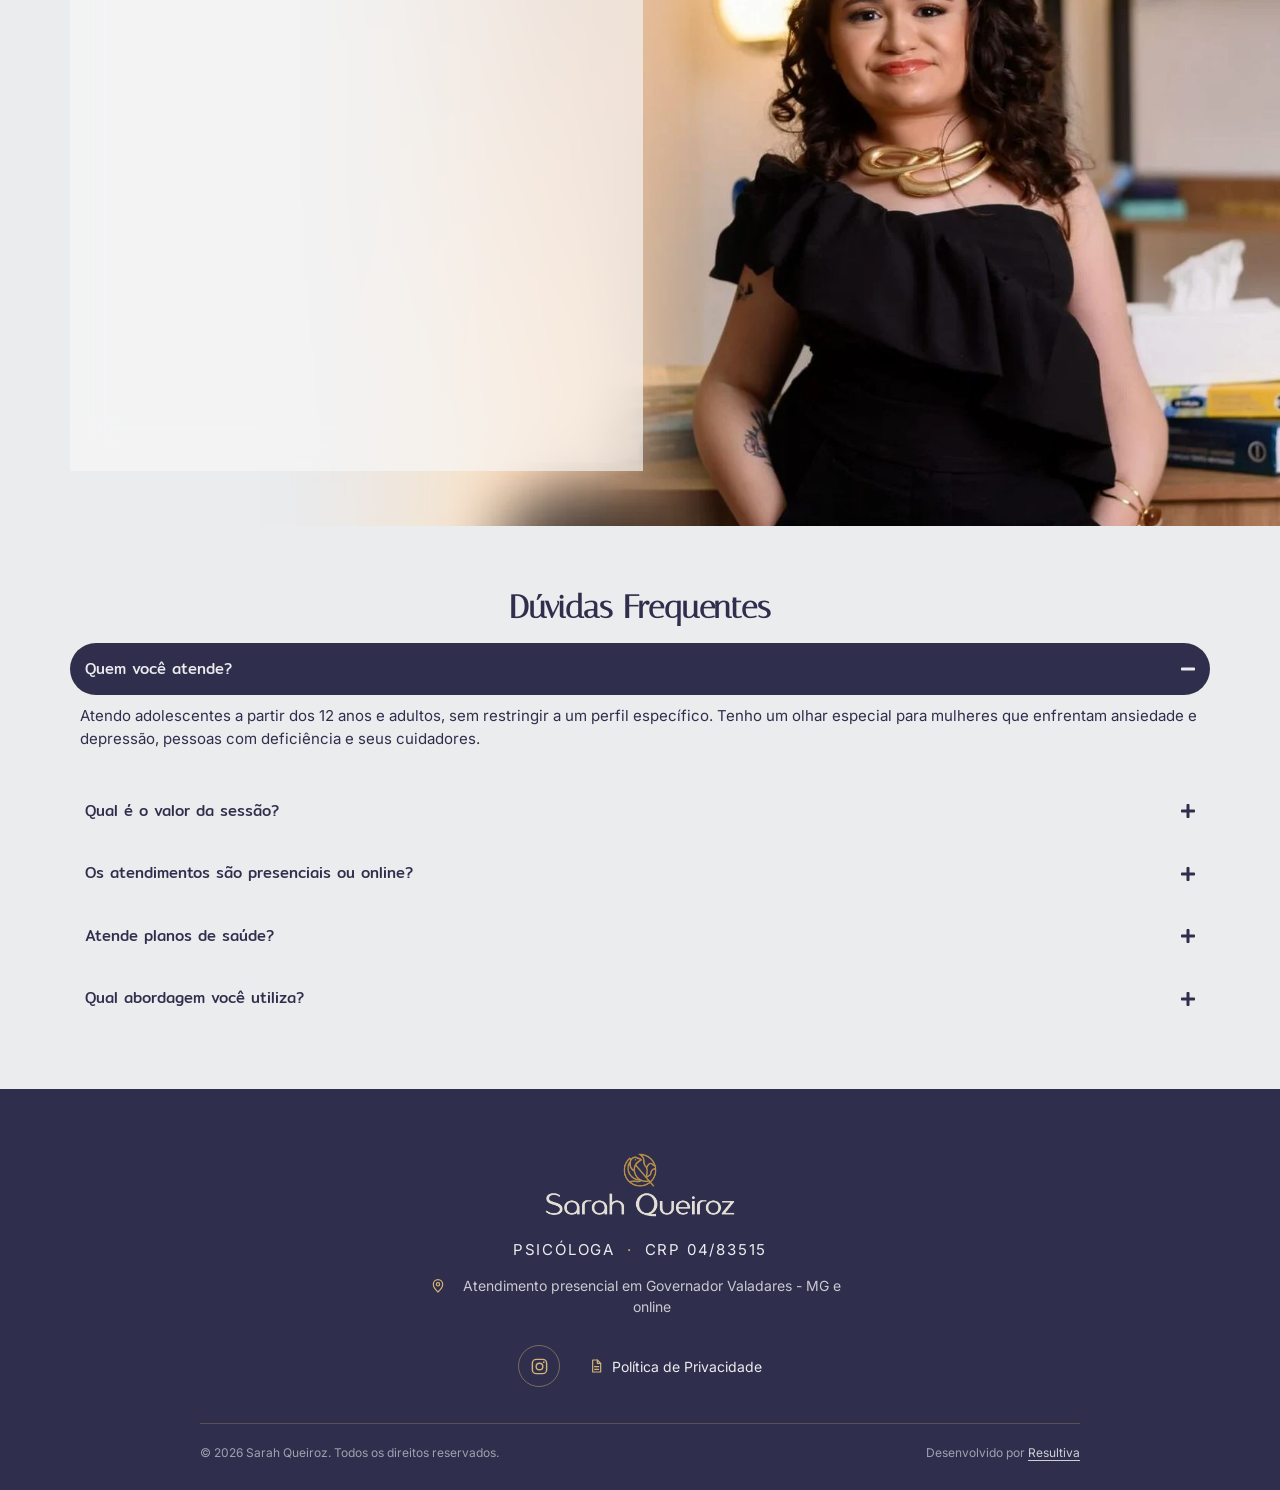
==== commit a3a1d99b: "Adiciona página de Política de Privacidade e simplifica o rodapé - Nova página em /politica-de-priva" ====
--- a/index.html
+++ b/index.html
@@ -177,6 +177,12 @@
 .sq-footer__bottom{gap:6px;}
 }
 .sq-footer__links a span,.sq-footer__place span{line-height:1.5;}
+.sq-footer__links{align-items:center;}
+.sq-footer__links a.sq-footer__ig{width:42px !important;height:42px;max-width:none !important;padding:0 !important;justify-content:center;border:1px solid rgba(210,180,117,.45);border-radius:50%;}
+.sq-footer__links a.sq-footer__ig svg{width:19px;height:19px;}
+.sq-footer__links a.sq-footer__ig:hover{background:rgba(210,180,117,.12);}
+@media (max-width:767px){.sq-footer__links{flex-direction:column;gap:16px;}}
+@media (max-width:767px){.sq-footer__links a[href="politica-de-privacidade/"]{order:-1;}}
 </style>
 </head>
 <body class="home wp-singular page-template page-template-elementor_canvas page page-id-24 wp-embed-responsive wp-theme-hello-elementor hello-elementor-default elementor-default elementor-template-canvas elementor-kit-10 elementor-page elementor-page-24">
@@ -657,8 +663,8 @@
 				<p class="sq-footer__role">Psicóloga <span>·</span> CRP 04/83515</p>
 				<p class="sq-footer__place"><svg viewBox="0 0 24 24" aria-hidden="true"><path d="M12 21s-7-6.2-7-11.5A7 7 0 0 1 19 9.5C19 14.8 12 21 12 21Z"/><circle cx="12" cy="9.5" r="2.5"/></svg><span>Atendimento presencial em Governador Valadares - MG e online</span></p>
 				<nav class="sq-footer__links" aria-label="Links do rodapé">
-					<a href="https://www.instagram.com/psi_sarah_queiroz/" target="_blank" rel="noopener"><svg viewBox="0 0 24 24" aria-hidden="true"><rect x="3" y="3" width="18" height="18" rx="5"/><circle cx="12" cy="12" r="4.2"/><circle cx="17.4" cy="6.6" r="1.1" class="dot"/></svg><span>@psi_sarah_queiroz</span></a>
-					<a href="#"><svg viewBox="0 0 24 24" aria-hidden="true"><path d="M7 3h7l5 5v13H7z"/><path d="M14 3v5h5"/><path d="M10 13h6M10 17h6"/></svg><span>Política de Privacidade</span></a>
+					<a href="https://www.instagram.com/psi_sarah_queiroz/" target="_blank" rel="noopener" class="sq-footer__ig" aria-label="Instagram da Sarah Queiroz (@psi_sarah_queiroz)"><svg viewBox="0 0 24 24" aria-hidden="true"><rect x="3" y="3" width="18" height="18" rx="5"/><circle cx="12" cy="12" r="4.2"/><circle cx="17.4" cy="6.6" r="1.1" class="dot"/></svg></a>
+					<a href="politica-de-privacidade/"><svg viewBox="0 0 24 24" aria-hidden="true"><path d="M7 3h7l5 5v13H7z"/><path d="M14 3v5h5"/><path d="M10 13h6M10 17h6"/></svg><span>Política de Privacidade</span></a>
 				</nav>
 				<div class="sq-footer__bottom">
 					<span>© 2026 Sarah Queiroz. Todos os direitos reservados.</span>
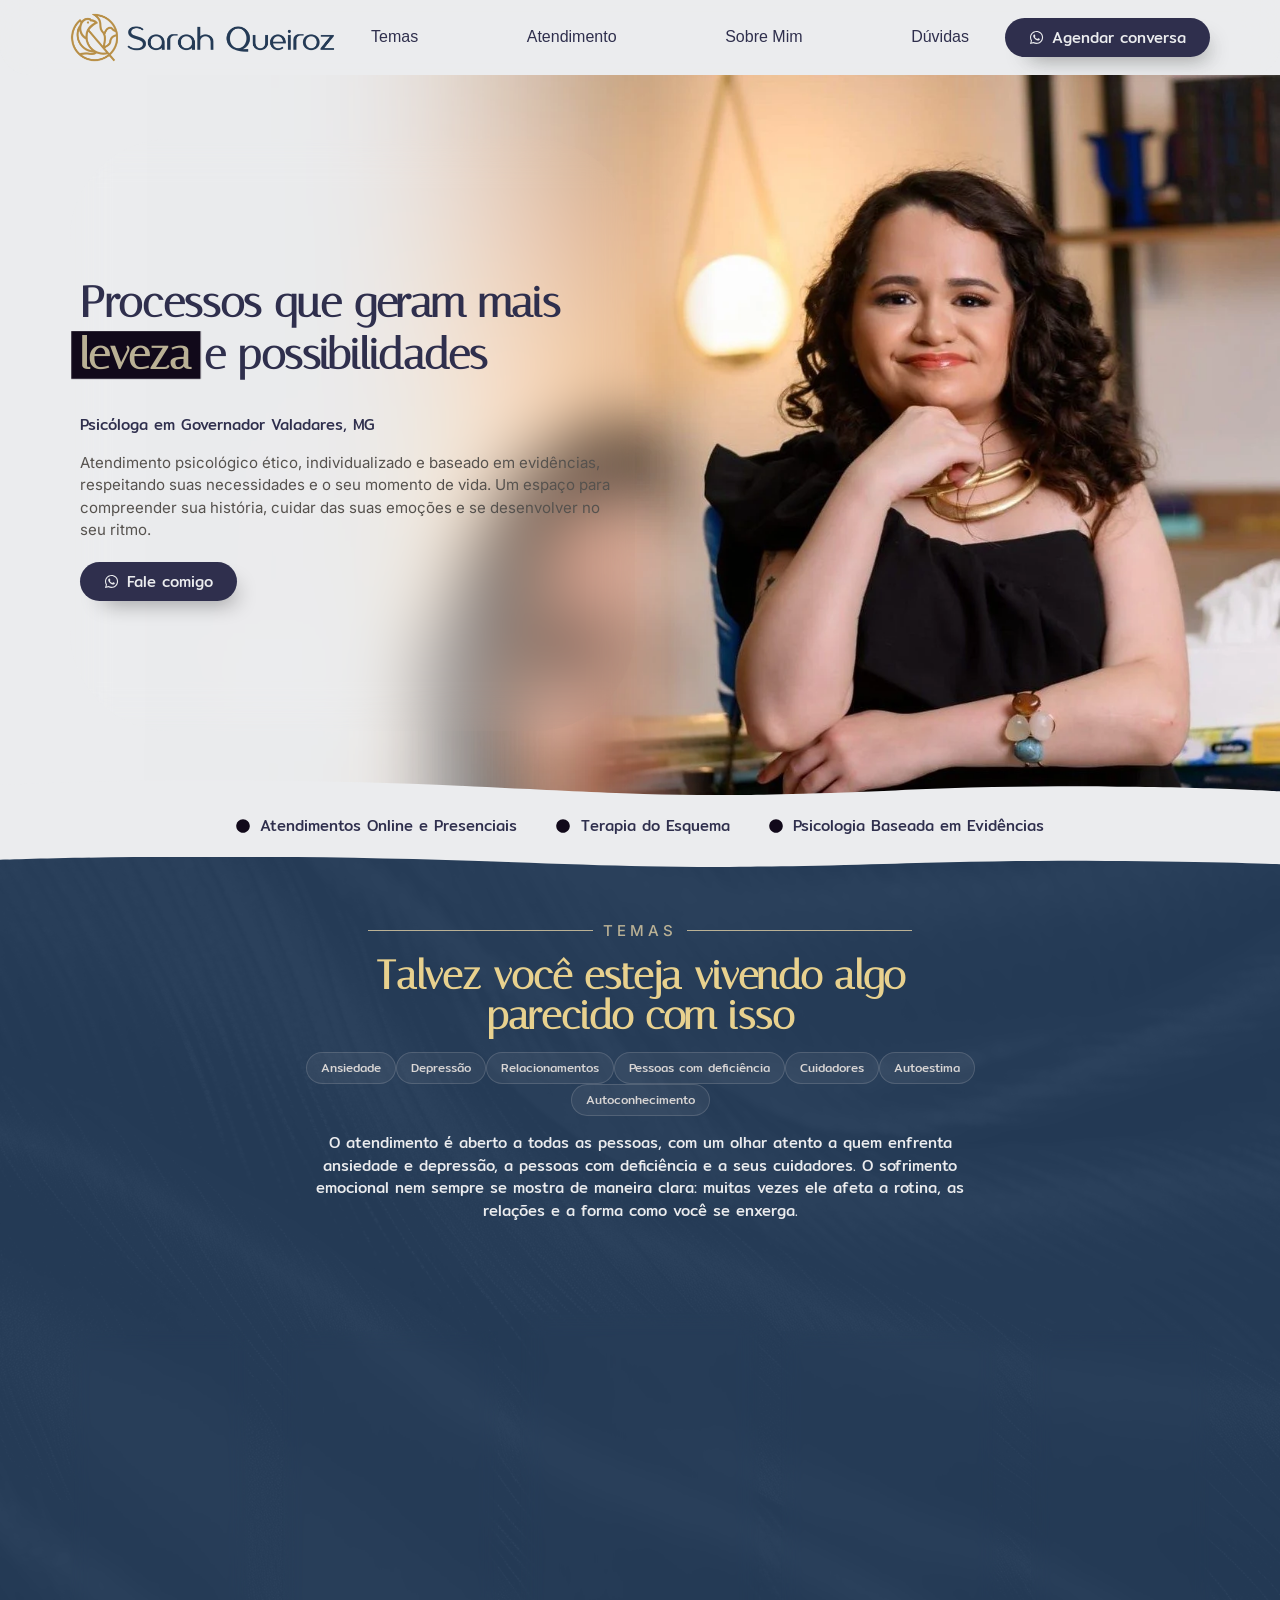
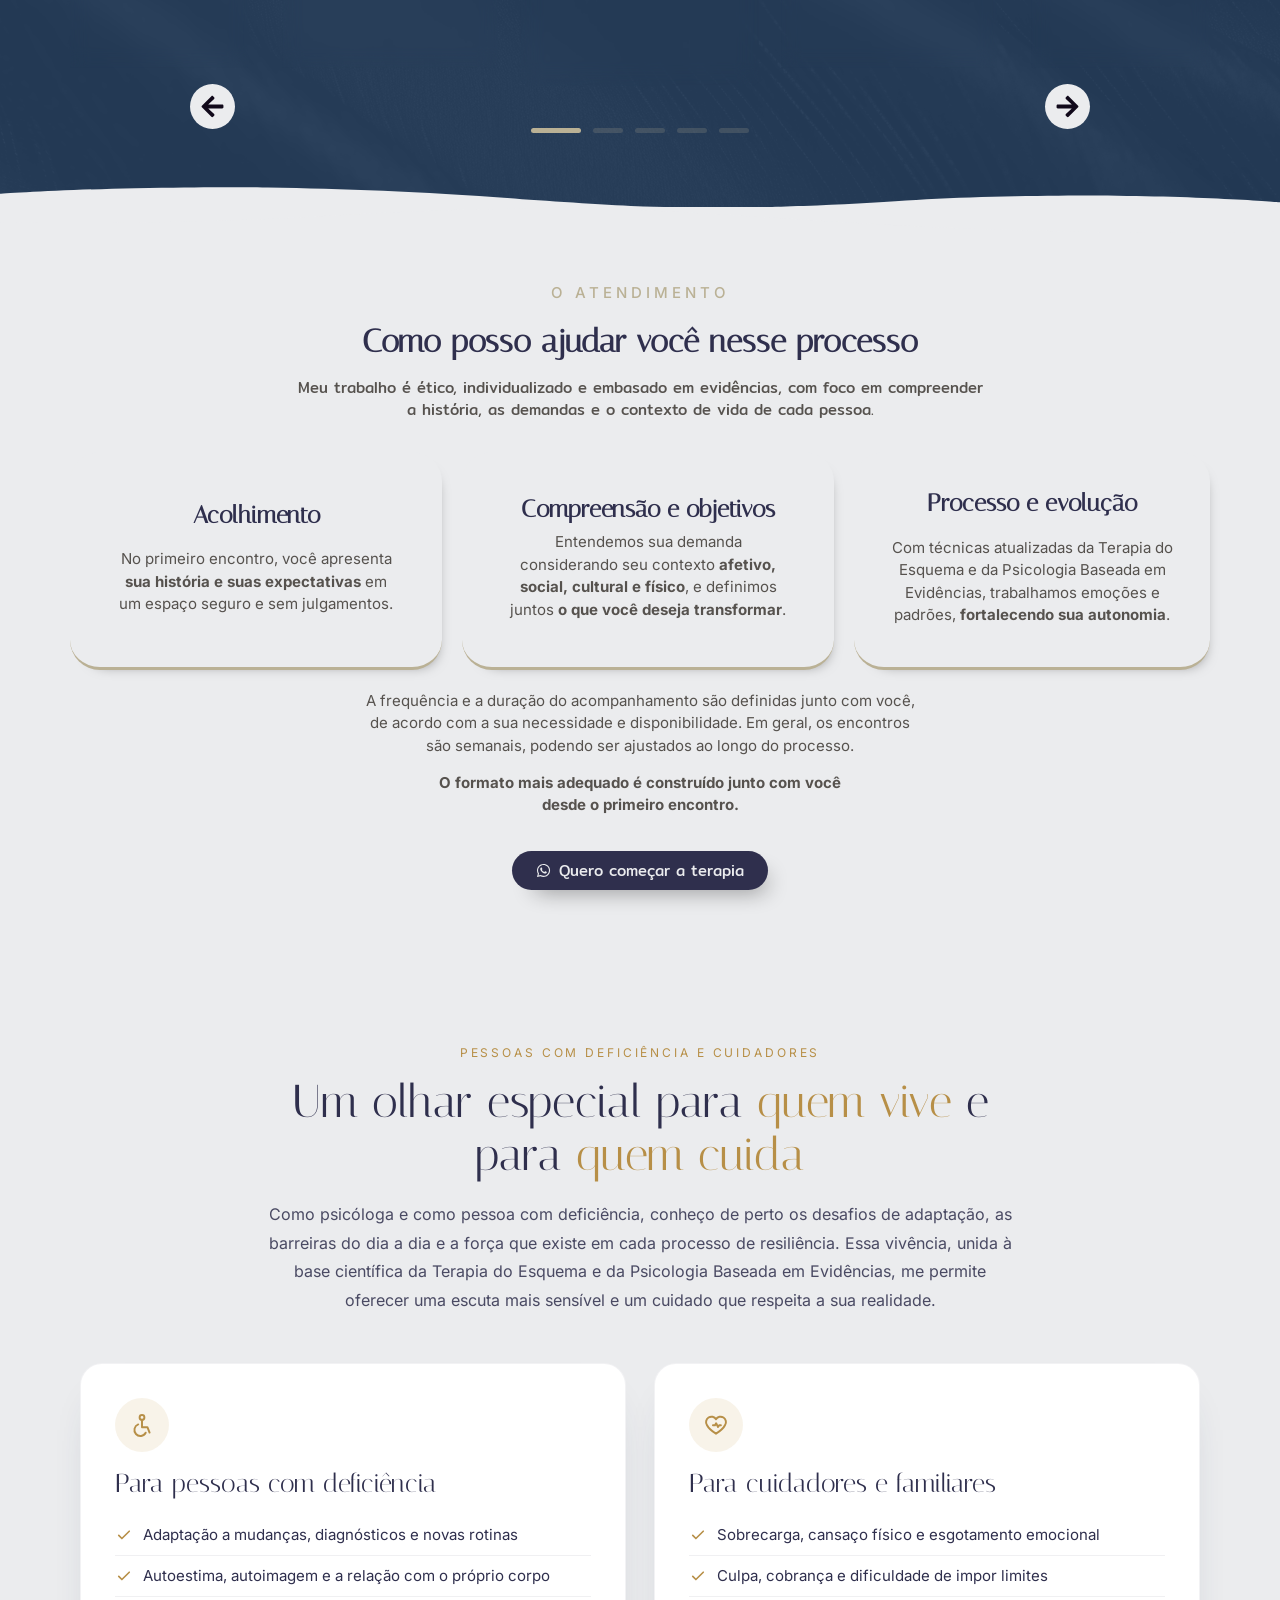
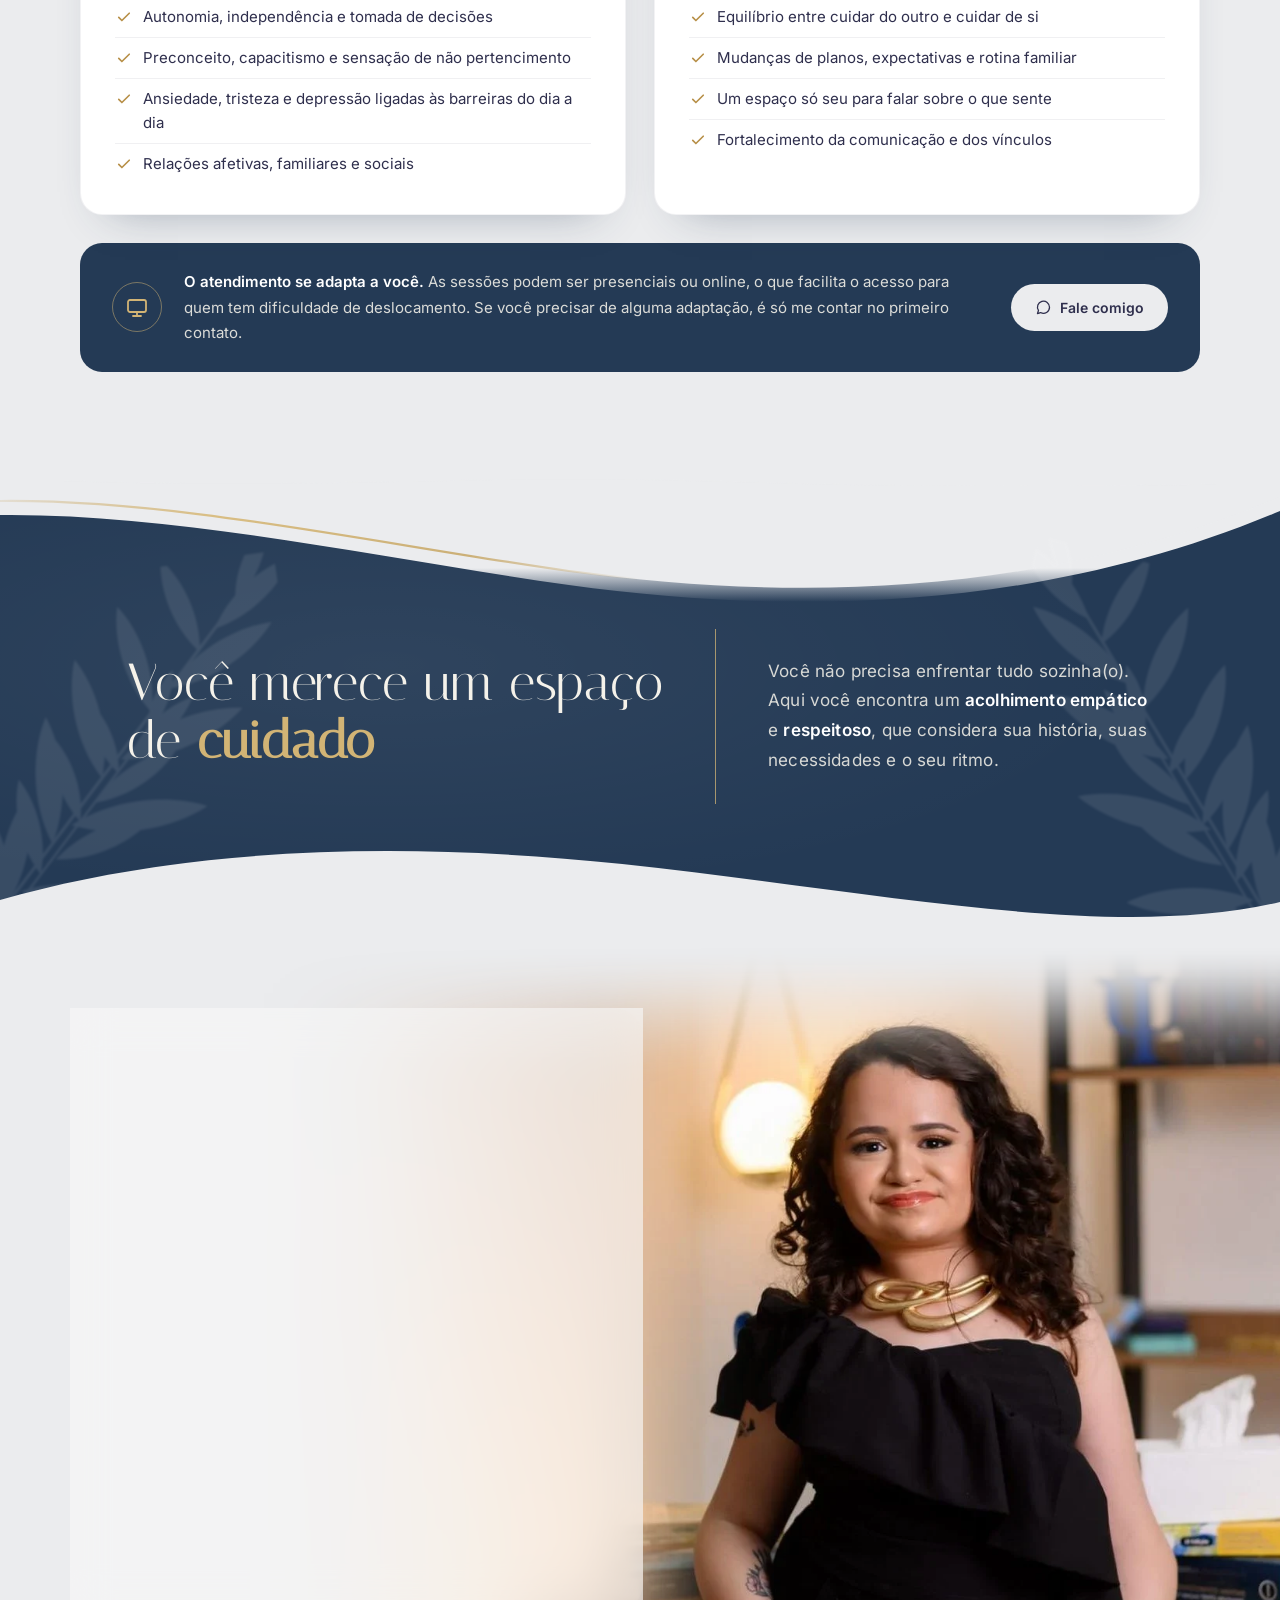
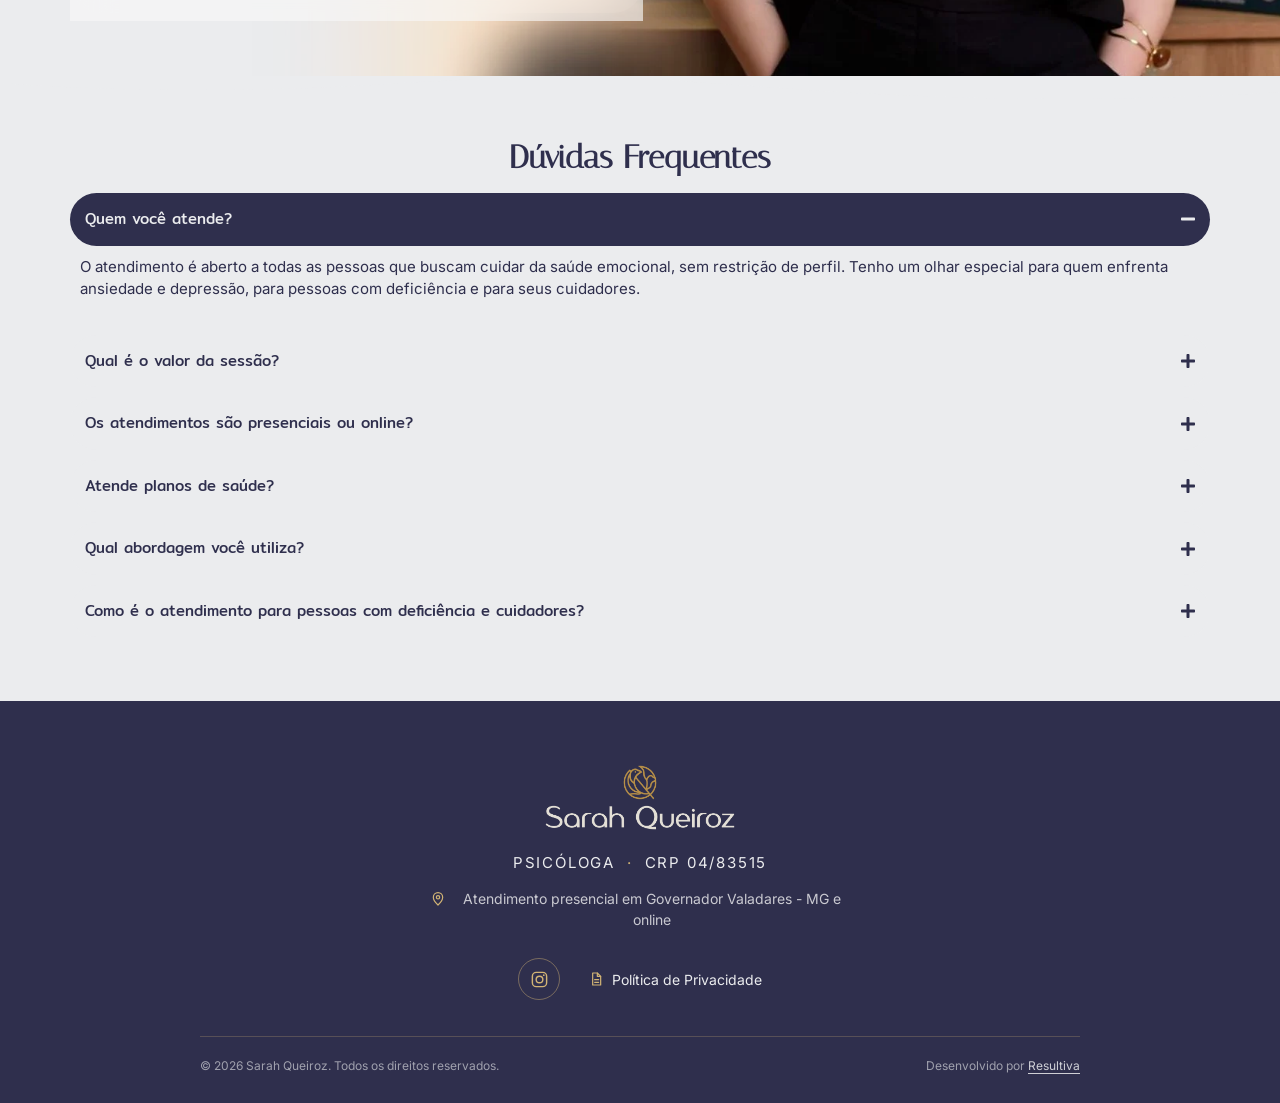
==== commit 898eb87e: "Atendimento aberto a todas as pessoas e nova seção sobre PcD e cuidadores - Remove menções a idade e" ====
--- a/index.html
+++ b/index.html
@@ -5,11 +5,11 @@
 		<meta name='robots' content='index, follow, max-image-preview:large, max-snippet:-1, max-video-preview:-1' />
 
 	<title>Psicóloga em Governador Valadares | Sarah Queiroz</title>
-	<meta name="description" content="Sarah Queiroz, psicóloga CRP 04/83515 em Governador Valadares, MG. Atendimento presencial e online a partir dos 12 anos, com Terapia do Esquema e Psicologia Baseada em Evidências." />
+	<meta name="description" content="Sarah Queiroz, psicóloga CRP 04/83515 em Governador Valadares, MG. Atendimento psicológico presencial e online, com Terapia do Esquema e Psicologia Baseada em Evidências." />
 	<meta property="og:locale" content="pt_BR" />
 	<meta property="og:type" content="website" />
 	<meta property="og:title" content="Psicóloga em Governador Valadares | Sarah Queiroz" />
-	<meta property="og:description" content="Sarah Queiroz, psicóloga CRP 04/83515 em Governador Valadares, MG. Atendimento presencial e online a partir dos 12 anos, com Terapia do Esquema e Psicologia Baseada em Evidências." />
+	<meta property="og:description" content="Sarah Queiroz, psicóloga CRP 04/83515 em Governador Valadares, MG. Atendimento psicológico presencial e online, com Terapia do Esquema e Psicologia Baseada em Evidências." />
 	<meta property="og:site_name" content="Sarah Queiroz" />
 	<meta property="og:image" content="wp-content/uploads/2026/06/sarah-og.jpg" />
 	<meta name="twitter:card" content="summary_large_image" />
@@ -184,6 +184,40 @@
 @media (max-width:767px){.sq-footer__links{flex-direction:column;gap:16px;}}
 @media (max-width:767px){.sq-footer__links a[href="politica-de-privacidade/"]{order:-1;}}
 </style>
+<style id="sq-pcd">
+.sq-pcd{background:#EBECEE;padding:90px 24px 110px;font-family:Inter,sans-serif;color:#2F2F4D;}
+.sq-pcd__inner{max-width:1120px;margin:0 auto;}
+.sq-pcd__eyebrow{text-align:center;font-size:12px;letter-spacing:.24em;text-transform:uppercase;color:#B78F47;margin:0 0 14px;}
+.sq-pcd__title{font-family:Italiana,Georgia,serif;font-weight:400;text-align:center;font-size:clamp(32px,4.2vw,46px);line-height:1.15;margin:0 auto 18px;max-width:760px;color:#2F2F4D;}
+.sq-pcd__title em{font-style:normal;color:#B78F47;}
+.sq-pcd__lead{text-align:center;max-width:760px;margin:0 auto 48px;font-size:16px;line-height:1.8;color:#4A4A63;}
+.sq-pcd__grid{display:grid;grid-template-columns:1fr 1fr;gap:28px;margin-bottom:28px;}
+.sq-pcd__card{background:#fff;border-radius:22px;padding:34px 34px 30px;box-shadow:0 22px 44px -30px rgba(36,58,85,.45);border:1px solid rgba(47,47,77,.06);}
+.sq-pcd__icon{width:54px;height:54px;border-radius:50%;background:rgba(210,180,117,.16);display:grid;place-items:center;margin-bottom:16px;}
+.sq-pcd svg{fill:none;stroke:currentColor;stroke-width:1.8;stroke-linecap:round;stroke-linejoin:round;}
+.sq-pcd__icon svg{width:26px;height:26px;color:#B78F47;}
+.sq-pcd__card h3{font-family:Italiana,Georgia,serif;font-weight:400;font-size:26px;margin:0 0 16px;color:#2F2F4D;}
+.sq-pcd__card ul{list-style:none;margin:0;padding:0;}
+.sq-pcd__card li{display:flex;gap:10px;align-items:flex-start;font-size:15px;line-height:1.6;padding:8px 0;border-top:1px solid rgba(47,47,77,.07);}
+.sq-pcd__card li:first-child{border-top:0;}
+.sq-pcd__card li svg{width:18px;height:18px;flex:none;margin-top:3px;color:#B78F47;stroke-width:2.2;}
+.sq-pcd__note{display:flex;align-items:center;gap:22px;background:#243A55;color:rgba(245,242,234,.88);border-radius:22px;padding:26px 32px;}
+.sq-pcd__note-icon{width:50px;height:50px;border-radius:50%;border:1px solid rgba(210,180,117,.5);display:grid;place-items:center;flex:none;}
+.sq-pcd__note-icon svg{width:24px;height:24px;color:#D2B475;}
+.sq-pcd__note p{margin:0;font-size:15px;line-height:1.7;flex:1;}
+.sq-pcd__note strong{color:#fff;font-weight:600;}
+.sq-pcd__btn{display:inline-flex;align-items:center;gap:8px;white-space:nowrap;background:rgb(235,236,238);color:rgb(47,47,77);text-decoration:none;font-weight:600;font-size:14px;padding:13px 24px;border-radius:50px;box-shadow:rgba(0,0,0,.35) 6px 10px 20px -12px;transition:transform .2s;}
+.sq-pcd__btn:hover{transform:translateY(-2px);color:rgb(47,47,77);}
+.sq-pcd__btn svg{width:17px;height:17px;}
+@media (max-width:900px){
+.sq-pcd{padding:70px 18px 96px;}
+.sq-pcd__grid{grid-template-columns:1fr;gap:18px;}
+.sq-pcd__lead{font-size:15px;margin-bottom:34px;}
+.sq-pcd__card{padding:28px 22px 22px;border-radius:18px;}
+.sq-pcd__card h3{font-size:24px;}
+.sq-pcd__note{flex-direction:column;text-align:center;padding:26px 22px;gap:16px;}
+}
+</style>
 </head>
 <body class="home wp-singular page-template page-template-elementor_canvas page page-id-24 wp-embed-responsive wp-theme-hello-elementor hello-elementor-default elementor-default elementor-template-canvas elementor-kit-10 elementor-page elementor-page-24">
 	
@@ -262,7 +296,7 @@
 				<div class="elementor-element elementor-element-77c0e28 elementor-widget elementor-widget-heading" data-id="77c0e28" data-element_type="widget" data-e-type="widget" data-widget_type="heading.default">
 					<h1 class="elementor-heading-title elementor-size-default">Psicóloga em Governador Valadares, MG</h1>				</div>
 				<div class="elementor-element elementor-element-3ae8f7aa elementor-widget elementor-widget-text-editor" data-id="3ae8f7aa" data-element_type="widget" data-e-type="widget" data-widget_type="text-editor.default">
-									<p>Atendimento psicológico ético, individualizado e baseado em evidências, para adolescentes a partir dos 12 anos e adultos. Um espaço para compreender sua história, cuidar das suas emoções e se desenvolver no seu ritmo.</p>								</div>
+									<p>Atendimento psicológico ético, individualizado e baseado em evidências, respeitando suas necessidades e o seu momento de vida. Um espaço para compreender sua história, cuidar das suas emoções e se desenvolver no seu ritmo.</p>								</div>
 				<div class="elementor-element elementor-element-a133c52 animated-fast elementor-invisible elementor-widget elementor-widget-button" data-id="a133c52" data-element_type="widget" data-e-type="widget" data-settings="{&quot;_animation&quot;:&quot;fadeInLeft&quot;}" data-widget_type="button.default">
 										<a class="elementor-button elementor-button-link elementor-size-sm elementor-animation-grow" href="https://wa.me/553397310123?text=Ol%C3%A1%2C%20Sarah%2C%20vim%20do%20site%20e%20gostaria%20de%20mais%20informa%C3%A7%C3%B5es">
 						<span class="elementor-button-content-wrapper">
@@ -325,9 +359,9 @@
 				<div class="elementor-element elementor-element-b0a5023 elementor-widget elementor-widget-heading" data-id="b0a5023" data-element_type="widget" data-e-type="widget" data-widget_type="heading.default">
 					<h2 class="elementor-heading-title elementor-size-default">Talvez você esteja vivendo algo parecido com isso</h2>				</div>
 				<div class="elementor-element elementor-element-71428ce6 elementor-widget elementor-widget-text-editor" data-id="71428ce6" data-element_type="widget" data-e-type="widget" data-widget_type="text-editor.default">
-									<p><span style="display: inline-block; padding: 6px 14px; border-radius: 999px; background: rgba(246,239,233,0.06); border: 1px solid rgba(246,239,233,0.15); color: rgba(246,239,233,0.85); font-size: 12px;">Ansiedade</span><span style="display: inline-block; padding: 6px 14px; border-radius: 999px; background: rgba(246,239,233,0.06); border: 1px solid rgba(246,239,233,0.15); color: rgba(246,239,233,0.85); font-size: 12px;">Depressão</span><span style="display: inline-block; padding: 6px 14px; border-radius: 999px; background: rgba(246,239,233,0.06); border: 1px solid rgba(246,239,233,0.15); color: rgba(246,239,233,0.85); font-size: 12px;">Saúde mental da mulher</span><span style="display: inline-block; padding: 6px 14px; border-radius: 999px; background: rgba(246,239,233,0.06); border: 1px solid rgba(246,239,233,0.15); color: rgba(246,239,233,0.85); font-size: 12px;">Pessoas com deficiência</span><span style="display: inline-block; padding: 6px 14px; border-radius: 999px; background: rgba(246,239,233,0.06); border: 1px solid rgba(246,239,233,0.15); color: rgba(246,239,233,0.85); font-size: 12px;">Cuidadores</span><span style="display: inline-block; padding: 6px 14px; border-radius: 999px; background: rgba(246,239,233,0.06); border: 1px solid rgba(246,239,233,0.15); color: rgba(246,239,233,0.85); font-size: 12px;">Autoestima</span><span style="display: inline-block; padding: 6px 14px; border-radius: 999px; background: rgba(246,239,233,0.06); border: 1px solid rgba(246,239,233,0.15); color: rgba(246,239,233,0.85); font-size: 12px;">Autoconhecimento</span></p>								</div>
+									<p><span style="display: inline-block; padding: 6px 14px; border-radius: 999px; background: rgba(246,239,233,0.06); border: 1px solid rgba(246,239,233,0.15); color: rgba(246,239,233,0.85); font-size: 12px;">Ansiedade</span><span style="display: inline-block; padding: 6px 14px; border-radius: 999px; background: rgba(246,239,233,0.06); border: 1px solid rgba(246,239,233,0.15); color: rgba(246,239,233,0.85); font-size: 12px;">Depressão</span><span style="display: inline-block; padding: 6px 14px; border-radius: 999px; background: rgba(246,239,233,0.06); border: 1px solid rgba(246,239,233,0.15); color: rgba(246,239,233,0.85); font-size: 12px;">Relacionamentos</span><span style="display: inline-block; padding: 6px 14px; border-radius: 999px; background: rgba(246,239,233,0.06); border: 1px solid rgba(246,239,233,0.15); color: rgba(246,239,233,0.85); font-size: 12px;">Pessoas com deficiência</span><span style="display: inline-block; padding: 6px 14px; border-radius: 999px; background: rgba(246,239,233,0.06); border: 1px solid rgba(246,239,233,0.15); color: rgba(246,239,233,0.85); font-size: 12px;">Cuidadores</span><span style="display: inline-block; padding: 6px 14px; border-radius: 999px; background: rgba(246,239,233,0.06); border: 1px solid rgba(246,239,233,0.15); color: rgba(246,239,233,0.85); font-size: 12px;">Autoestima</span><span style="display: inline-block; padding: 6px 14px; border-radius: 999px; background: rgba(246,239,233,0.06); border: 1px solid rgba(246,239,233,0.15); color: rgba(246,239,233,0.85); font-size: 12px;">Autoconhecimento</span></p>								</div>
 				<div class="elementor-element elementor-element-3924aeb elementor-widget elementor-widget-text-editor" data-id="3924aeb" data-element_type="widget" data-e-type="widget" data-widget_type="text-editor.default">
-									<p>Atendo pessoas a partir dos 12 anos, com um olhar especial para mulheres que enfrentam ansiedade e depressão, pessoas com deficiência e seus cuidadores. O sofrimento emocional nem sempre se mostra de maneira clara: muitas vezes ele afeta a rotina, as relações e a forma como você se enxerga.</p>								</div>
+									<p>O atendimento é aberto a todas as pessoas, com um olhar atento a quem enfrenta ansiedade e depressão, a pessoas com deficiência e a seus cuidadores. O sofrimento emocional nem sempre se mostra de maneira clara: muitas vezes ele afeta a rotina, as relações e a forma como você se enxerga.</p>								</div>
 					</div>
 				</div>
 		<div class="elementor-element elementor-element-a86821d e-con-full e-flex e-con e-child" data-id="a86821d" data-element_type="container" data-e-type="container">
@@ -480,6 +514,44 @@
 								</div>
 					</div>
 				</div>
+		<section class="sq-pcd" id="pcd" aria-labelledby="sq-pcd-title">
+			<div class="sq-pcd__inner">
+				<p class="sq-pcd__eyebrow">Pessoas com deficiência e cuidadores</p>
+				<h2 class="sq-pcd__title" id="sq-pcd-title">Um olhar especial para <em>quem vive</em> e para <em>quem cuida</em></h2>
+				<p class="sq-pcd__lead">Como psicóloga e como pessoa com deficiência, conheço de perto os desafios de adaptação, as barreiras do dia a dia e a força que existe em cada processo de resiliência. Essa vivência, unida à base científica da Terapia do Esquema e da Psicologia Baseada em Evidências, me permite oferecer uma escuta mais sensível e um cuidado que respeita a sua realidade.</p>
+				<div class="sq-pcd__grid">
+					<article class="sq-pcd__card">
+						<div class="sq-pcd__icon"><svg viewBox="0 0 24 24" aria-hidden="true"><circle cx="12" cy="5" r="2.2"/><path d="M12 8v6h5l2 5"/><path d="M8.5 11.5a5.5 5.5 0 1 0 6.9 7.6"/></svg></div>
+						<h3>Para pessoas com deficiência</h3>
+						<ul>
+							<li><svg viewBox="0 0 24 24" aria-hidden="true"><path d="M5 12.5l4.2 4.2L19 7"/></svg><span>Adaptação a mudanças, diagnósticos e novas rotinas</span></li>
+							<li><svg viewBox="0 0 24 24" aria-hidden="true"><path d="M5 12.5l4.2 4.2L19 7"/></svg><span>Autoestima, autoimagem e a relação com o próprio corpo</span></li>
+							<li><svg viewBox="0 0 24 24" aria-hidden="true"><path d="M5 12.5l4.2 4.2L19 7"/></svg><span>Autonomia, independência e tomada de decisões</span></li>
+							<li><svg viewBox="0 0 24 24" aria-hidden="true"><path d="M5 12.5l4.2 4.2L19 7"/></svg><span>Preconceito, capacitismo e sensação de não pertencimento</span></li>
+							<li><svg viewBox="0 0 24 24" aria-hidden="true"><path d="M5 12.5l4.2 4.2L19 7"/></svg><span>Ansiedade, tristeza e depressão ligadas às barreiras do dia a dia</span></li>
+							<li><svg viewBox="0 0 24 24" aria-hidden="true"><path d="M5 12.5l4.2 4.2L19 7"/></svg><span>Relações afetivas, familiares e sociais</span></li>
+						</ul>
+					</article>
+					<article class="sq-pcd__card">
+						<div class="sq-pcd__icon"><svg viewBox="0 0 24 24" aria-hidden="true"><path d="M12 20s-6.5-4.1-8.4-8A4.6 4.6 0 0 1 12 6.6 4.6 4.6 0 0 1 20.4 12c-1.9 3.9-8.4 8-8.4 8Z"/><path d="M9.2 12.2h1.9l1-1.8 1.8 3.4 1-1.6h1.6"/></svg></div>
+						<h3>Para cuidadores e familiares</h3>
+						<ul>
+							<li><svg viewBox="0 0 24 24" aria-hidden="true"><path d="M5 12.5l4.2 4.2L19 7"/></svg><span>Sobrecarga, cansaço físico e esgotamento emocional</span></li>
+							<li><svg viewBox="0 0 24 24" aria-hidden="true"><path d="M5 12.5l4.2 4.2L19 7"/></svg><span>Culpa, cobrança e dificuldade de impor limites</span></li>
+							<li><svg viewBox="0 0 24 24" aria-hidden="true"><path d="M5 12.5l4.2 4.2L19 7"/></svg><span>Equilíbrio entre cuidar do outro e cuidar de si</span></li>
+							<li><svg viewBox="0 0 24 24" aria-hidden="true"><path d="M5 12.5l4.2 4.2L19 7"/></svg><span>Mudanças de planos, expectativas e rotina familiar</span></li>
+							<li><svg viewBox="0 0 24 24" aria-hidden="true"><path d="M5 12.5l4.2 4.2L19 7"/></svg><span>Um espaço só seu para falar sobre o que sente</span></li>
+							<li><svg viewBox="0 0 24 24" aria-hidden="true"><path d="M5 12.5l4.2 4.2L19 7"/></svg><span>Fortalecimento da comunicação e dos vínculos</span></li>
+						</ul>
+					</article>
+				</div>
+				<div class="sq-pcd__note">
+					<div class="sq-pcd__note-icon"><svg viewBox="0 0 24 24" aria-hidden="true"><rect x="3" y="5" width="18" height="12" rx="2"/><path d="M8 21h8M12 17v4"/></svg></div>
+					<p><strong>O atendimento se adapta a você.</strong> As sessões podem ser presenciais ou online, o que facilita o acesso para quem tem dificuldade de deslocamento. Se você precisar de alguma adaptação, é só me contar no primeiro contato.</p>
+					<a class="sq-pcd__btn" href="https://wa.me/553397310123?text=Ol%C3%A1%2C%20Sarah%2C%20vim%20do%20site%20e%20gostaria%20de%20mais%20informa%C3%A7%C3%B5es" target="_blank" rel="noopener"><svg viewBox="0 0 24 24" aria-hidden="true"><path d="M20.5 11.7a8.5 8.5 0 0 1-12.6 7.4L3.5 20.5l1.4-4.3A8.5 8.5 0 1 1 20.5 11.7Z"/></svg>Fale comigo</a>
+				</div>
+			</div>
+		</section>
 		<div class="elementor-element elementor-element-567b76ef e-flex e-con-boxed e-con e-parent" data-id="567b76ef" data-element_type="container" data-e-type="container" data-settings="{&quot;background_background&quot;:&quot;classic&quot;,&quot;shape_divider_top&quot;:&quot;waves&quot;}">
 					<div class="sq-faixa__deco" aria-hidden="true">
 				<svg class="sq-faixa__wave sq-faixa__wave--top" viewBox="0 0 1440 130" preserveAspectRatio="none">
@@ -531,7 +603,7 @@
 				<div class="elementor-element elementor-element-4ff440a1 elementor-widget elementor-widget-heading" data-id="4ff440a1" data-element_type="widget" data-e-type="widget" data-widget_type="heading.default">
 					<h2 class="elementor-heading-title elementor-size-default">Quem é Sarah?</h2>				</div>
 				<div class="elementor-element elementor-element-1c7247ec elementor-widget elementor-widget-text-editor" data-id="1c7247ec" data-element_type="widget" data-e-type="widget" data-widget_type="text-editor.default">
-									<p>Olá, sou Sarah Queiroz.</p><p>Sou psicóloga em Governador Valadares, MG, e atendo adolescentes a partir dos 12 anos e adultos, de forma presencial e online. Meus estudos têm foco especial em <strong>mulheres que enfrentam ansiedade e depressão</strong>, <strong>pessoas com deficiência e seus cuidadores</strong>.</p><p>Uno a base científica da Terapia do Esquema e da Psicologia Baseada em Evidências à minha vivência como mulher e como pessoa com deficiência, o que me permite oferecer um acolhimento mais empático, sensível e atento às questões de adaptação e resiliência.</p>								</div>
+									<p>Olá, sou Sarah Queiroz.</p><p>Sou psicóloga em Governador Valadares, MG, e atendo de forma presencial e online, acolhendo pessoas em diferentes momentos da vida. Meus estudos têm um olhar especial para <strong>ansiedade e depressão</strong> e para os desafios vividos por <strong>pessoas com deficiência e seus cuidadores</strong>.</p><p>Uno a base científica da Terapia do Esquema e da Psicologia Baseada em Evidências à minha vivência como mulher e como pessoa com deficiência, o que me permite oferecer um acolhimento mais empático, sensível e atento às questões de adaptação e resiliência.</p>								</div>
 				<div class="elementor-element elementor-element-7f23e401 elementor-widget elementor-widget-heading" data-id="7f23e401" data-element_type="widget" data-e-type="widget" data-widget_type="heading.default">
 					<p class="elementor-heading-title elementor-size-default">CRP 04/83515</p>				</div>
 				<div class="elementor-element elementor-element-51fbe8a3 elementor-icon-list--layout-traditional elementor-list-item-link-full_width elementor-widget elementor-widget-icon-list" data-id="51fbe8a3" data-element_type="widget" data-e-type="widget" data-widget_type="icon-list.default">
@@ -549,7 +621,7 @@
 								<li class="elementor-icon-list-item">
 											<span class="elementor-icon-list-icon">
 							<svg aria-hidden="true" class="e-font-icon-svg e-fas-check" viewBox="0 0 512 512" xmlns="http://www.w3.org/2000/svg"><path d="M173.898 439.404l-166.4-166.4c-9.997-9.997-9.997-26.206 0-36.204l36.203-36.204c9.997-9.998 26.207-9.998 36.204 0L192 312.69 432.095 72.596c9.997-9.997 26.207-9.997 36.204 0l36.203 36.204c9.997 9.997 9.997 26.206 0 36.204l-294.4 294.401c-9.998 9.997-26.207 9.997-36.204-.001z"></path></svg>						</span>
-										<span class="elementor-icon-list-text">Atendimento a partir dos 12 anos</span>
+										<span class="elementor-icon-list-text">Atendimento individualizado e acolhedor</span>
 									</li>
 								<li class="elementor-icon-list-item">
 											<span class="elementor-icon-list-icon">
@@ -594,7 +666,7 @@
 						</summary>
 				<div role="region" aria-labelledby="e-n-accordion-item-2780" class="elementor-element elementor-element-17c806e7 e-con-full e-flex e-con e-child" data-id="17c806e7" data-element_type="container" data-e-type="container">
 				<div class="elementor-element elementor-element-7ab7873d elementor-widget elementor-widget-text-editor" data-id="7ab7873d" data-element_type="widget" data-e-type="widget" data-widget_type="text-editor.default">
-									<p>Atendo adolescentes a partir dos 12 anos e adultos, sem restringir a um perfil específico. Tenho um olhar especial para mulheres que enfrentam ansiedade e depressão, pessoas com deficiência e seus cuidadores.</p>								</div>
+									<p>O atendimento é aberto a todas as pessoas que buscam cuidar da saúde emocional, sem restrição de perfil. Tenho um olhar especial para quem enfrenta ansiedade e depressão, para pessoas com deficiência e para seus cuidadores.</p>								</div>
 				</div>
 					</details>
 						<details id="e-n-accordion-item-2781" class="e-n-accordion-item" >
@@ -651,6 +723,20 @@
 				<div role="region" aria-labelledby="e-n-accordion-item-2784" class="elementor-element elementor-element-7535c4f3 e-con-full e-flex e-con e-child" data-id="7535c4f3" data-element_type="container" data-e-type="container">
 				<div class="elementor-element elementor-element-16169d57 elementor-widget elementor-widget-text-editor" data-id="16169d57" data-element_type="widget" data-e-type="widget" data-widget_type="text-editor.default">
 									<p>Trabalho com a Terapia do Esquema e com a Psicologia Baseada em Evidências, utilizando técnicas e conceitos atualizados que se adaptam às suas necessidades emocionais, afetivas, sociais, culturais e físicas. Assim, as intervenções são eficazes e seguras.</p>								</div>
+				</div>
+					</details>
+						<details id="e-n-accordion-item-2785" class="e-n-accordion-item" >
+				<summary class="e-n-accordion-item-title" data-accordion-index="6" tabindex="-1" aria-expanded="false" aria-controls="e-n-accordion-item-2785" >
+					<span class='e-n-accordion-item-title-header'><div class="e-n-accordion-item-title-text"> Como é o atendimento para pessoas com deficiência e cuidadores? </div></span>
+							<span class='e-n-accordion-item-title-icon'>
+			<span class='e-opened' ><svg aria-hidden="true" class="e-font-icon-svg e-fas-minus" viewBox="0 0 448 512" xmlns="http://www.w3.org/2000/svg"><path d="M416 208H32c-17.67 0-32 14.33-32 32v32c0 17.67 14.33 32 32 32h384c17.67 0 32-14.33 32-32v-32c0-17.67-14.33-32-32-32z"></path></svg></span>
+			<span class='e-closed'><svg aria-hidden="true" class="e-font-icon-svg e-fas-plus" viewBox="0 0 448 512" xmlns="http://www.w3.org/2000/svg"><path d="M416 208H272V64c0-17.67-14.33-32-32-32h-32c-17.67 0-32 14.33-32 32v144H32c-17.67 0-32 14.33-32 32v32c0 17.67 14.33 32 32 32h144v144c0 17.67 14.33 32 32 32h32c17.67 0 32-14.33 32-32V304h144c17.67 0 32-14.33 32-32v-32c0-17.67-14.33-32-32-32z"></path></svg></span>
+		</span>
+
+						</summary>
+				<div role="region" aria-labelledby="e-n-accordion-item-2785" class="elementor-element elementor-element-7535c4f3 e-con-full e-flex e-con e-child" data-id="7535c4f3" data-element_type="container" data-e-type="container">
+				<div class="elementor-element elementor-element-16169d57 elementor-widget elementor-widget-text-editor" data-id="16169d57" data-element_type="widget" data-e-type="widget" data-widget_type="text-editor.default">
+									<p>O atendimento é individualizado e se adapta às necessidades de cada pessoa. Além da minha formação, trago a vivência como pessoa com deficiência, o que me ajuda a compreender de perto questões de adaptação, autonomia e pertencimento. Cuidadores e familiares também encontram um espaço próprio para cuidar da sua saúde emocional. As sessões podem ser presenciais ou online, e qualquer adaptação necessária pode ser combinada no primeiro contato.</p>								</div>
 				</div>
 					</details>
 					</div>
